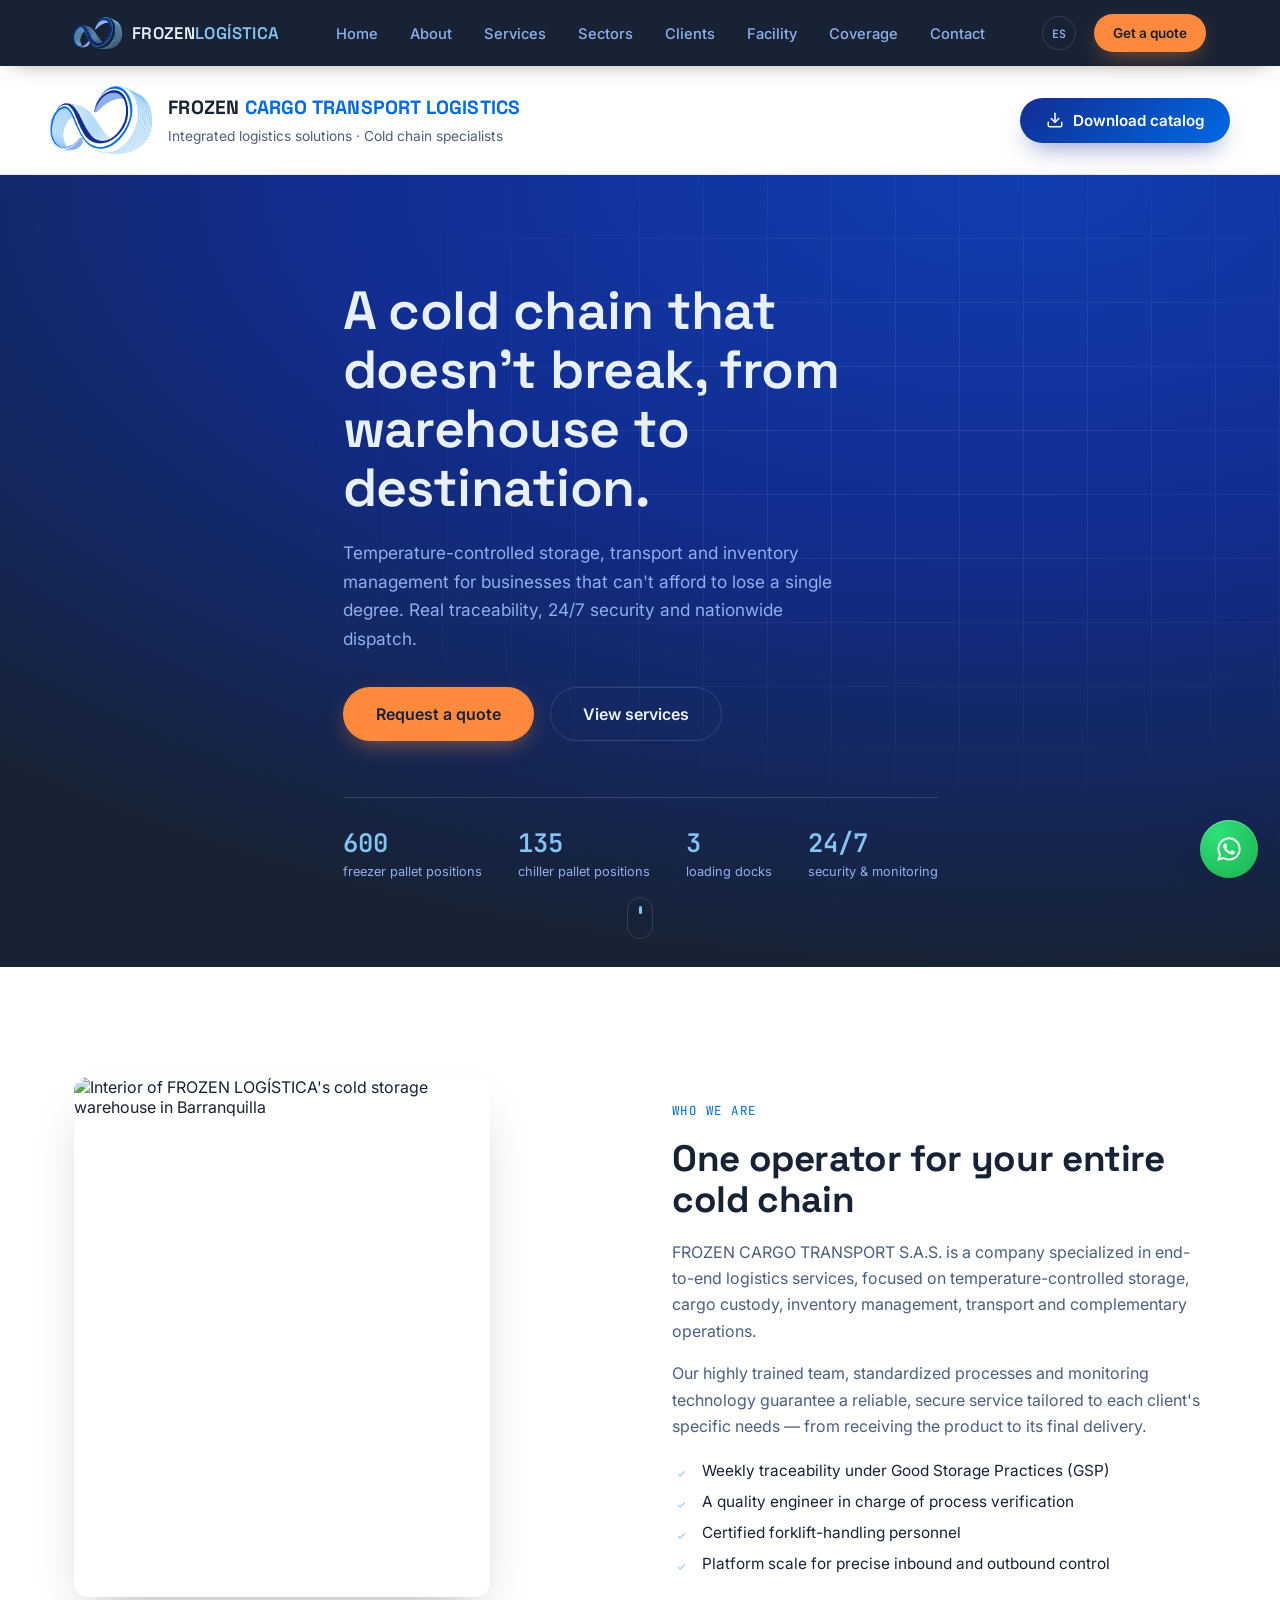
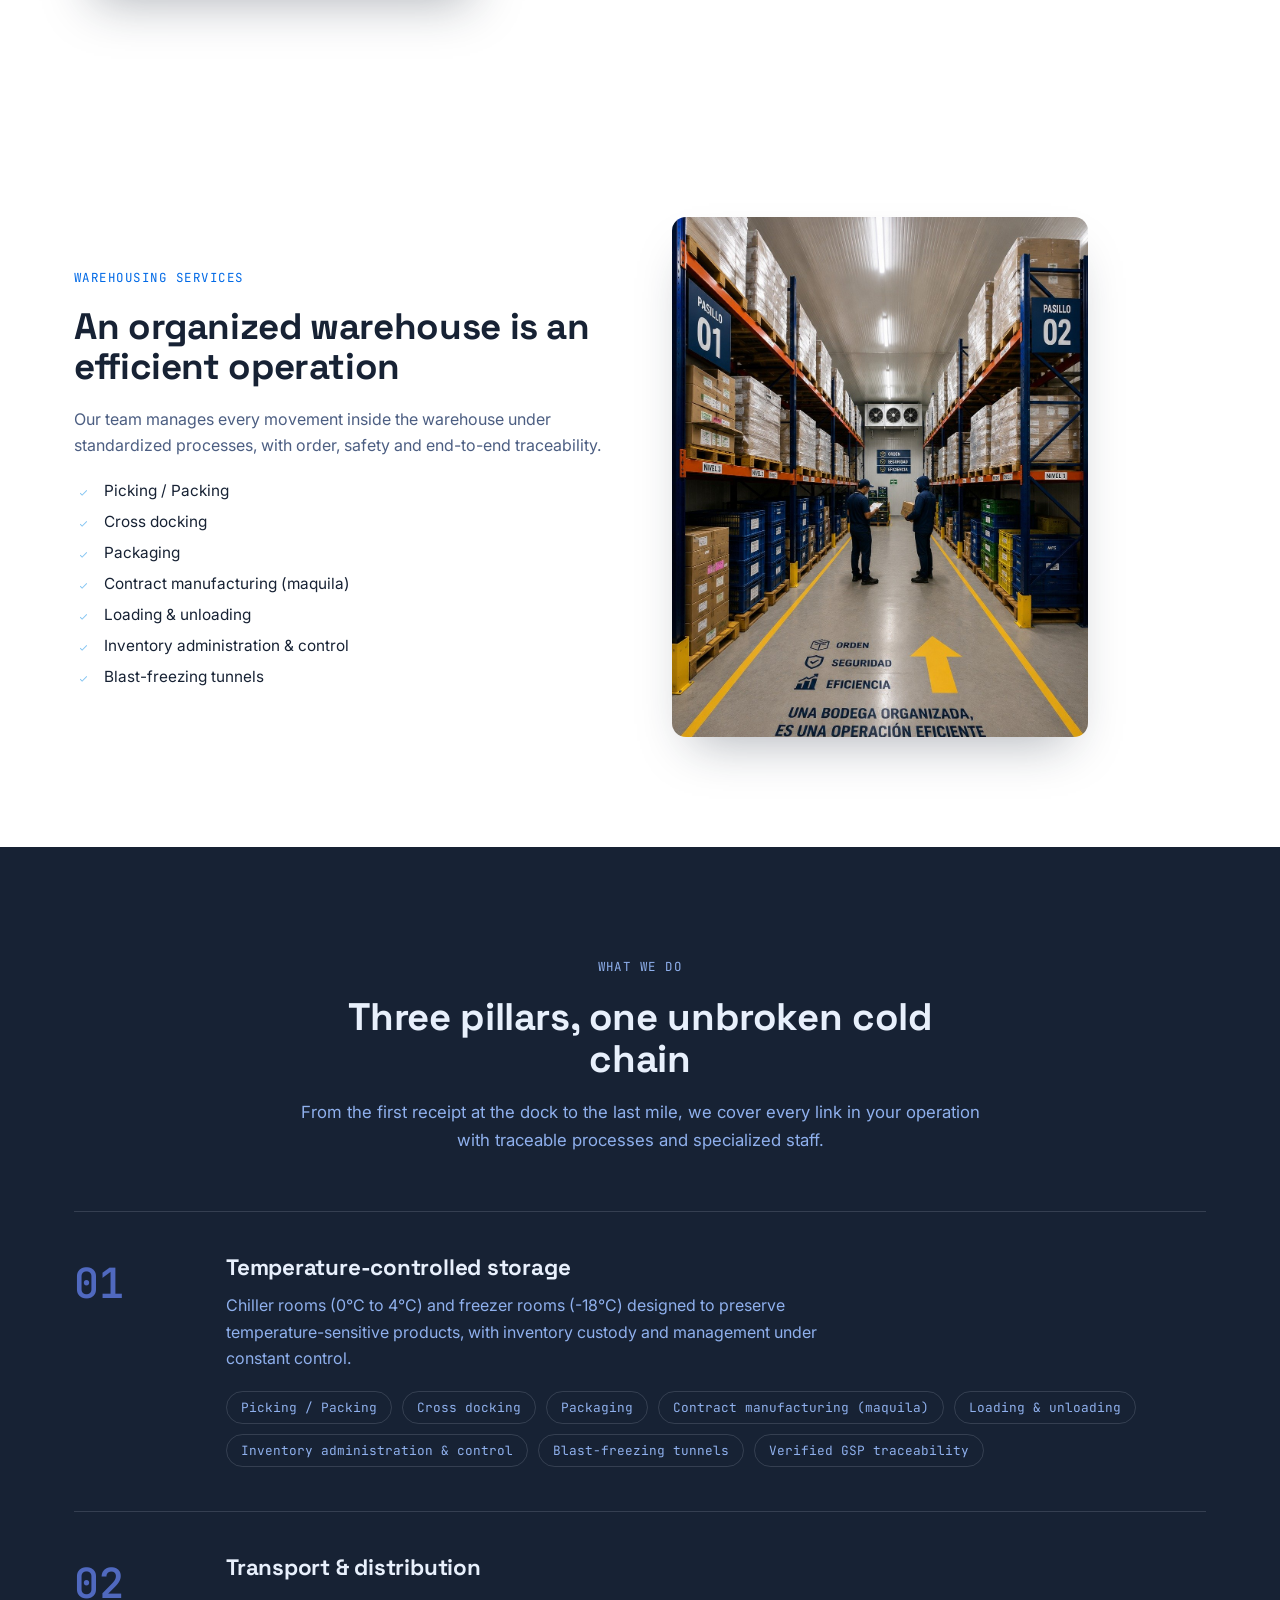
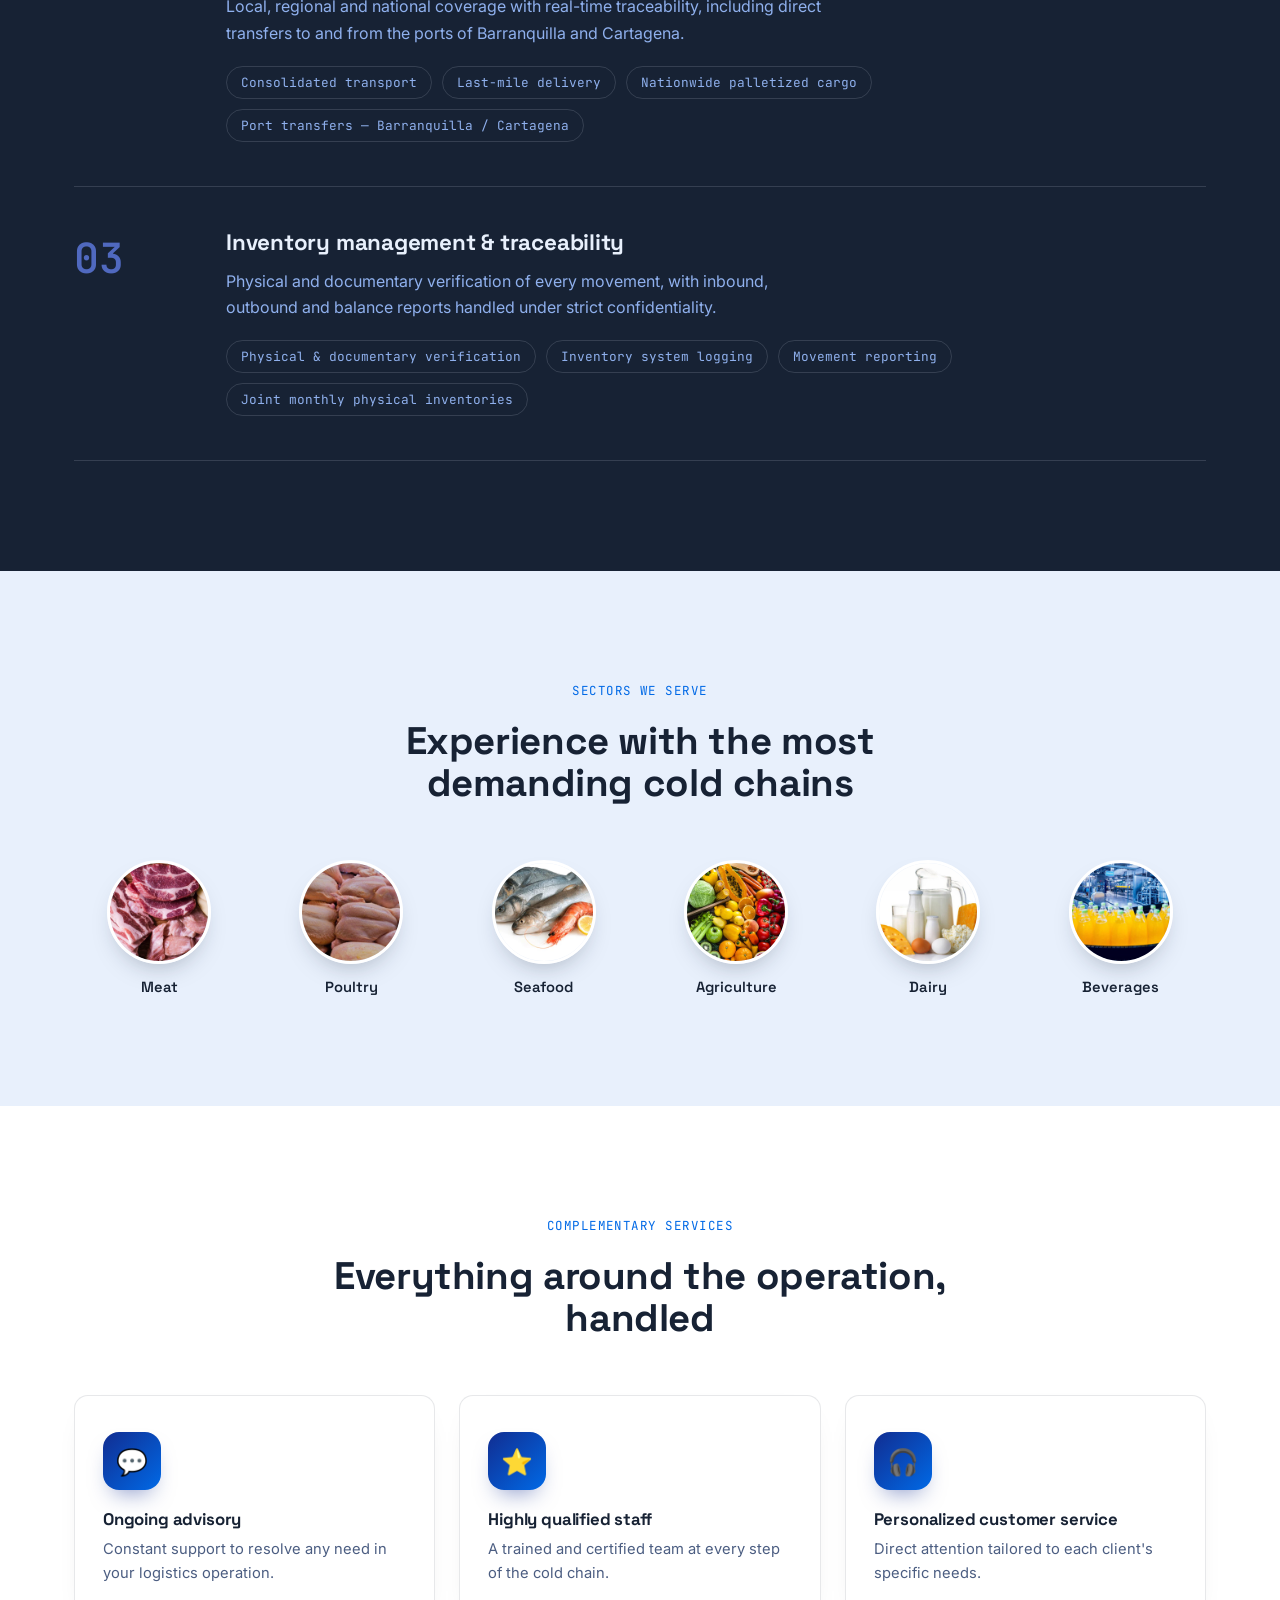
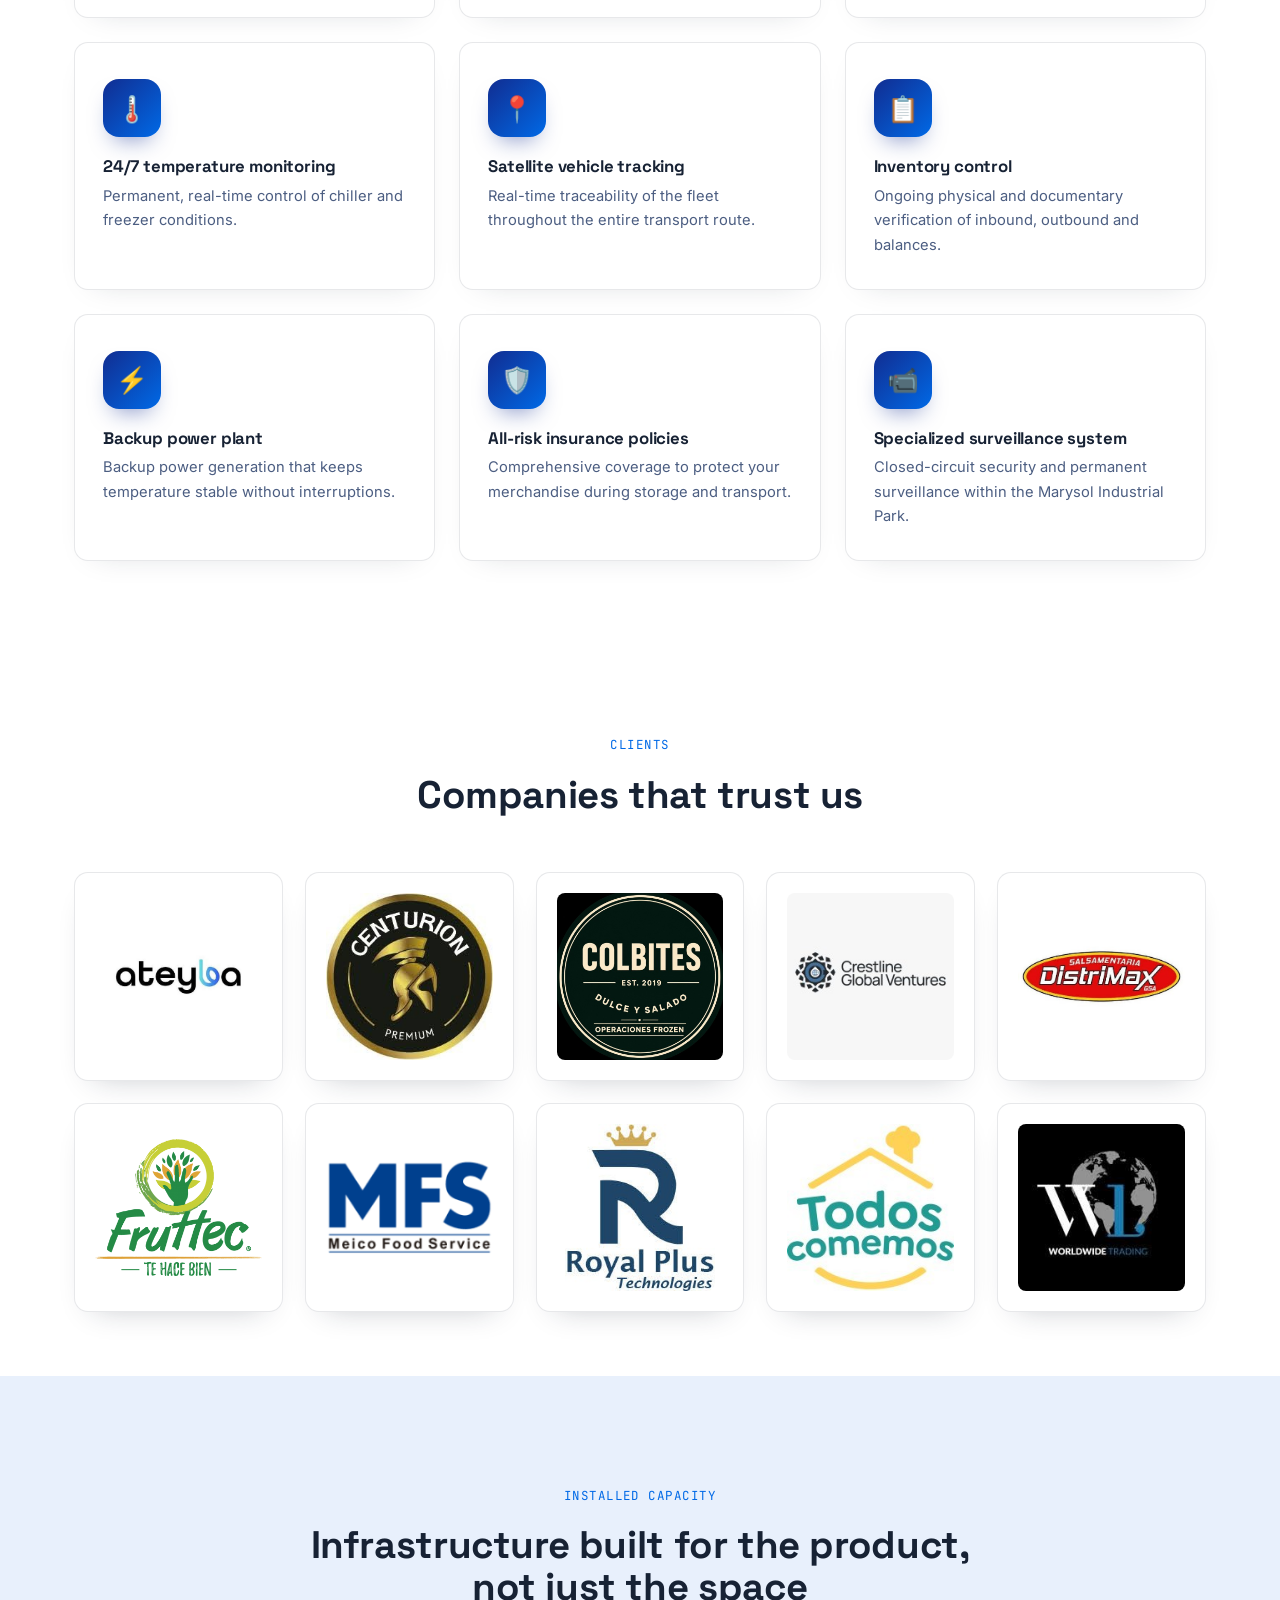
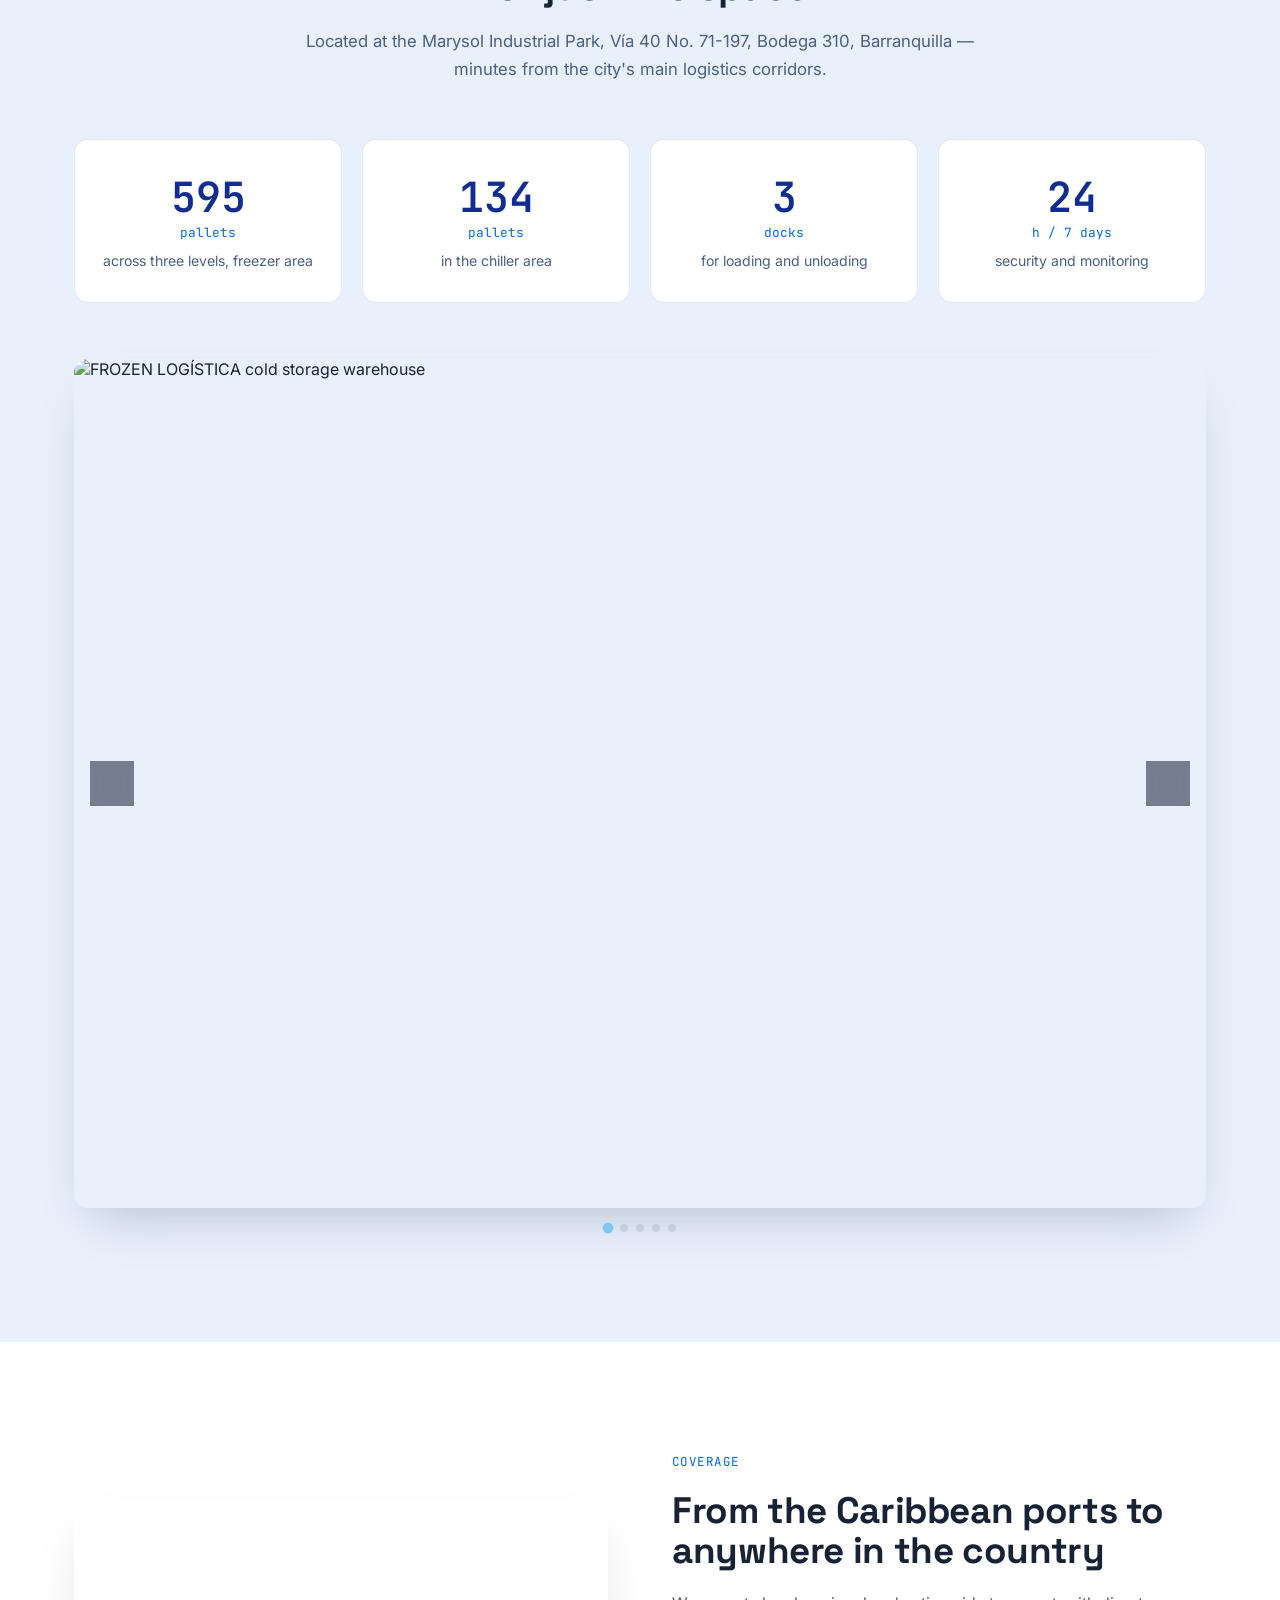
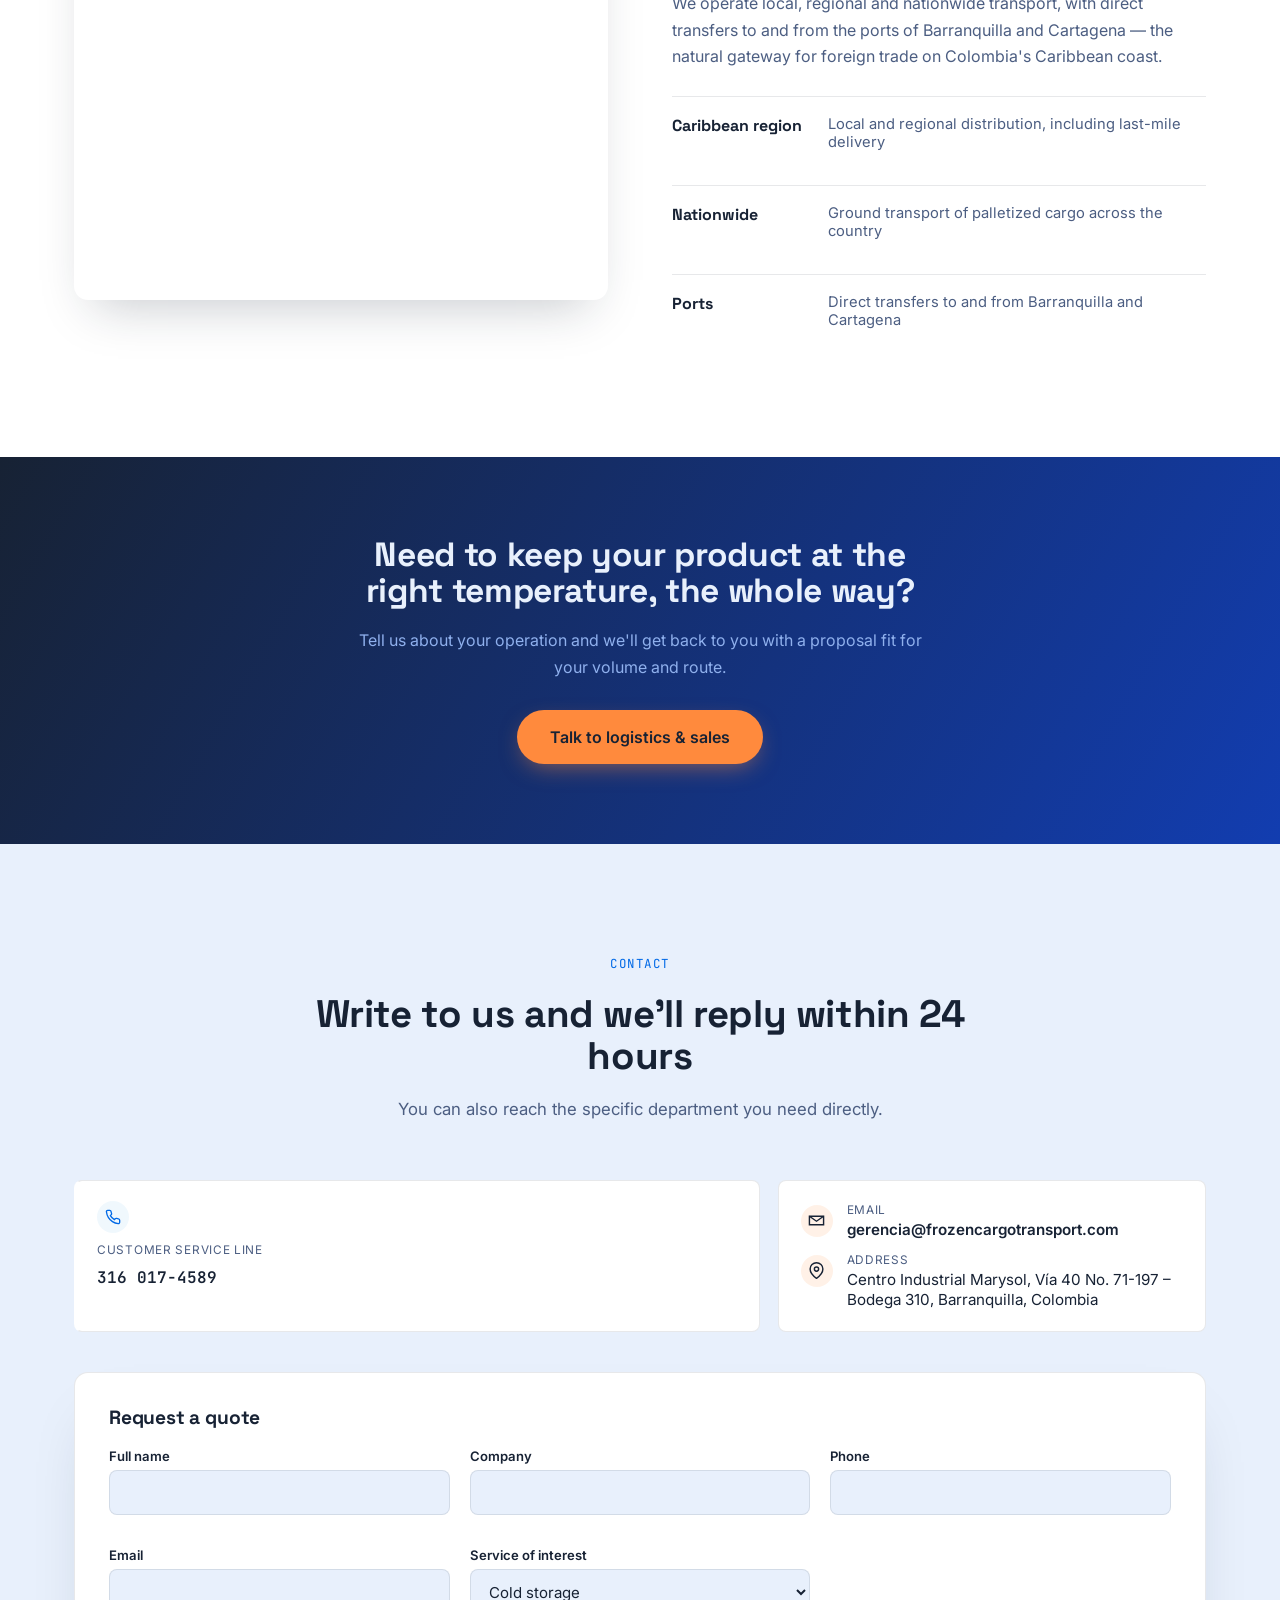
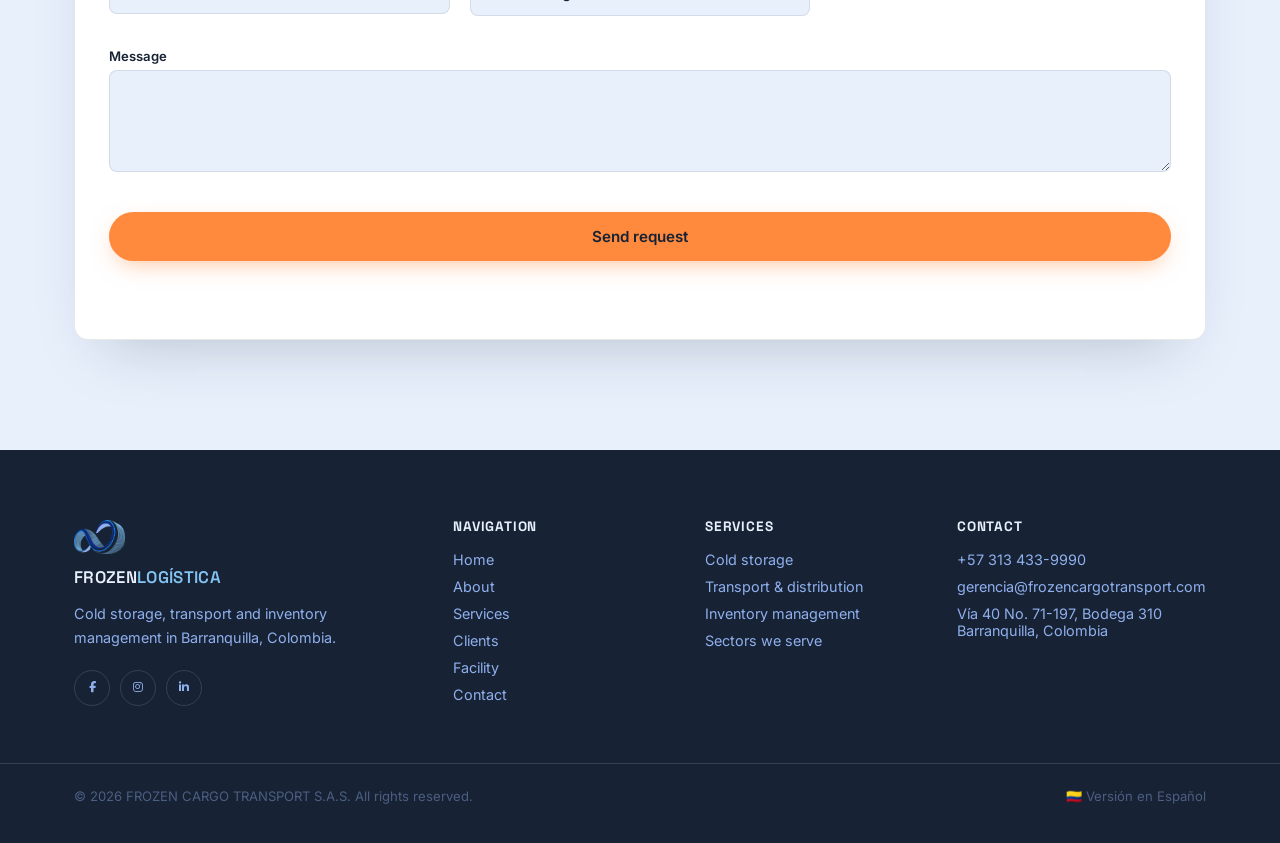
==== index.html @ 0fa0e8bc "Changes style" ====
<!DOCTYPE html>
<html lang="en">

<head>
  <meta charset="UTF-8">
  <meta name="viewport" content="width=device-width, initial-scale=1, minimum-scale=1">

  <!-- ===== PRIMARY SEO ===== -->
  <title>FROZEN LOGÍSTICA™ | Cold Storage &amp; Refrigerated Transport in Barranquilla</title>
  <meta name="description"
    content="Temperature-controlled storage, refrigerated transport and inventory management in Barranquilla, Colombia. 600 freezer pallet positions, 135 chiller positions, 3 loading docks. Request a quote today.">
  <meta name="keywords"
    content="cold storage Barranquilla, freezer warehouse Colombia, refrigerated transport, cross docking, cold chain logistics Colombia">
  <meta name="author" content="FROZEN CARGO TRANSPORT S.A.S.">
  <meta name="robots" content="index, follow">
  <link rel="canonical" href="https://frozencargotransport.com/">
  <link rel="alternate" hreflang="en" href="https://frozencargotransport.com/">
  <link rel="alternate" hreflang="es" href="https://frozencargotransport.com/es/">
  <link rel="alternate" hreflang="x-default" href="https://frozencargotransport.com/">

  <!-- ===== OPEN GRAPH / SOCIAL ===== -->
  <meta property="og:type" content="website">
  <meta property="og:site_name" content="FROZEN LOGÍSTICA™">
  <meta property="og:title" content="FROZEN LOGÍSTICA™ | Cold Storage & Refrigerated Transport">
  <meta property="og:description"
    content="Temperature-controlled storage, transport and inventory management solutions in Barranquilla, Colombia.">
  <meta property="og:image" content="https://frozencargotransport.com/es/assets/images/3.jpg-841x846.jpg">
  <meta property="og:url" content="https://frozencargotransport.com/">
  <meta property="og:locale" content="en_US">
  <meta property="og:locale:alternate" content="es_CO">
  <meta name="twitter:card" content="summary_large_image">
  <meta name="twitter:title" content="FROZEN LOGÍSTICA™ | Cold Storage & Refrigerated Transport">
  <meta name="twitter:description"
    content="A cold chain that doesn't break, from warehouse to destination. Barranquilla, Colombia.">
  <meta name="twitter:image" content="https://frozencargotransport.com/es/assets/images/3.jpg-841x846.jpg">

  <!-- ===== FAVICON ===== -->
  <link rel="icon" type="image/x-icon" href="favicon.ico">
  <link rel="icon" type="image/png" sizes="32x32" href="assets/images/favicon-32.png">
  <link rel="icon" type="image/png" sizes="16x16" href="assets/images/favicon-16.png">
  <link rel="icon" type="image/png" sizes="192x192" href="assets/images/favicon-192.png">
  <link rel="apple-touch-icon" sizes="180x180" href="assets/images/apple-touch-icon.png">

  <!-- ===== FONTS ===== -->
  <link rel="preconnect" href="https://fonts.googleapis.com">
  <link rel="preconnect" href="https://fonts.gstatic.com" crossorigin>
  <link
    href="https://fonts.googleapis.com/css2?family=Space+Grotesk:wght@400;500;600;700&family=Inter:wght@400;500;600;700&family=JetBrains+Mono:wght@400;500;600&display=swap"
    rel="stylesheet">

  <link rel="stylesheet" href="css/style.css">
  <link rel="stylesheet" href="https://cdnjs.cloudflare.com/ajax/libs/font-awesome/6.7.2/css/all.min.css" />
  <!-- ===== STRUCTURED DATA (schema.org) ===== -->
  <script type="application/ld+json">
{
  "@context": "https://schema.org",
  "@type": "LocalBusiness",
  "@id": "https://frozencargotransport.com/#organization",
  "name": "FROZEN CARGO TRANSPORT S.A.S.",
  "alternateName": "FROZEN LOGISTICS",
  "description": "Company specialized in temperature-controlled storage, refrigerated transport and inventory management in Barranquilla, Colombia.",
  "url": "https://frozencargotransport.com/",
  "logo": "https://frozencargotransport.com/assets/images/logo-navbar.png",
  "image": "https://frozencargotransport.com/es/assets/images/3.jpg-841x846.jpg",
  "telephone": "+57-313-4339990",
  "email": "gerencia@frozencargotransport.com",
  "address": {
    "@type": "PostalAddress",
    "streetAddress": "Vía 40 No. 71-197, Bodega 310, Centro Industrial Marysol",
    "addressLocality": "Barranquilla",
    "addressCountry": "CO"
  },
  "geo": {
    "@type": "GeoCoordinates",
    "latitude": 11.0106942,
    "longitude": -74.7928764
  },
  "areaServed": ["Barranquilla", "Cartagena", "Caribbean Region", "Colombia"],
  "sameAs": [
    "https://web.facebook.com/",
    "https://www.instagram.com/",
    "https://www.tiktok.com/"
  ],
  "openingHoursSpecification": {
    "@type": "OpeningHoursSpecification",
    "dayOfWeek": ["Monday","Tuesday","Wednesday","Thursday","Friday","Saturday","Sunday"],
    "opens": "00:00",
    "closes": "23:59"
  }
}
</script>
</head>

<body>

  <a class="skip-link" href="#content">Skip to main content</a>

  <!-- ============ HEADER ============ -->
  <header class="site-header" id="siteHeader">
    <div class="container header-inner">
      <a href="#home" class="brand" aria-label="FROZEN LOGÍSTICA — Home">
        <span class="brand-mark" aria-hidden="true">
          <img src="assets/images/logo-navbar.png" alt="" width="48" height="32" loading="eager">
        </span>
        <span class="brand-text">FROZEN<em>LOGÍSTICA</em></span>
      </a>

      <nav class="main-nav" id="mainNav" aria-label="Main navigation">
        <ul>
          <li><a href="#home">Home</a></li>
          <li><a href="#about">About</a></li>
          <li><a href="#services">Services</a></li>
          <li><a href="#sectors">Sectors</a></li>
          <li><a href="#clients">Clients</a></li>
          <li><a href="#facility">Facility</a></li>
          <li><a href="#coverage">Coverage</a></li>
          <li><a href="#contact">Contact</a></li>
        </ul>
        <div class="main-nav-foot">
          <a href="https://wa.me/573134339990?text=Hi%2C%20I%27d%20like%20information%20about%20your%20storage%20and%20transport%20services."
            class="main-nav-whatsapp" target="_blank" rel="noopener noreferrer">
            <svg width="16" height="16" viewBox="0 0 32 32" aria-hidden="true">
              <path fill="currentColor"
                d="M16.02 3C9.4 3 4 8.36 4 14.94c0 2.35.66 4.55 1.8 6.44L4 29l7.83-1.72a12.9 12.9 0 0 0 4.19.7c6.62 0 12.02-5.36 12.02-11.94C28.04 8.36 22.64 3 16.02 3Zm0 21.7a9.9 9.9 0 0 1-5.05-1.38l-.36-.21-4.65 1.02 1.05-4.5-.24-.37a9.66 9.66 0 0 1-1.53-5.22c0-5.35 4.39-9.7 9.79-9.7 5.4 0 9.78 4.35 9.78 9.7 0 5.36-4.38 9.66-9.79 9.66Z" />
            </svg>
            <span>+57 313 433-9990</span>
          </a>
          <a href="#contact" class="btn btn-primary">Get a quote</a>
        </div>
      </nav>

      <div class="header-actions">
        <a href="./es/index.html" hreflang="es" lang="es" class="lang-switch">ES</a>
        <a href="#contact" class="btn btn-primary btn-sm">Get a quote</a>
      </div>

      <button class="nav-toggle" id="navToggle" aria-label="Open menu" aria-expanded="false" aria-controls="mainNav">
        <span></span><span></span><span></span>
      </button>
    </div>
  </header>

  <!-- ============ IDENTITY / CATALOG ============ -->
  <div class="identity-banner">
    <div class="container identity-banner-inner">
      <div class="identity-brand">
        <img src="assets/images/logo-navbar.png" alt="" class="identity-logo" width="80" height="53" loading="eager">
        <div>
          <p class="identity-name">FROZEN <em>CARGO TRANSPORT LOGISTICS</em></p>
          <p class="identity-tagline">Integrated logistics solutions · Cold chain specialists</p>
        </div>
      </div>
      <a href="assets/downloads/catalogo-frozen-logistica.pdf" class="btn-catalog" download>
        <svg width="18" height="18" viewBox="0 0 24 24" fill="none" stroke="currentColor" stroke-width="2"
          stroke-linecap="round" stroke-linejoin="round" aria-hidden="true">
          <path d="M21 15v4a2 2 0 0 1-2 2H5a2 2 0 0 1-2-2v-4" />
          <polyline points="7 10 12 15 17 10" />
          <line x1="12" y1="15" x2="12" y2="3" />
        </svg>
        Download catalog
      </a>
    </div>
  </div>

  <main id="content">

    <!-- ============ HERO ============ -->
    <section class="hero" id="home">
      <div class="hero-bg" aria-hidden="true">
        <div class="hero-grid"></div>
        <div class="frost-particles" id="frostParticles"></div>
      </div>

      <div class="container hero-inner">
        <div class="hero-copy reveal-up">
          <p class="eyebrow"></p>
          <h1>A cold chain that doesn't break, from warehouse to destination.</h1>
          <p class="hero-lead">Temperature-controlled storage, transport and inventory management for businesses that
            can't afford to lose a single degree. Real traceability, 24/7 security and nationwide dispatch.</p>
          <div class="hero-cta">
            <a href="#contact" class="btn btn-primary btn-lg">Request a quote</a>
            <a href="#services" class="btn btn-ghost btn-lg">View services</a>
          </div>
          <div class="hero-trust">
            <div class="trust-item"><strong>600</strong><span>freezer pallet positions</span></div>
            <div class="trust-item"><strong>135</strong><span>chiller pallet positions</span></div>
            <div class="trust-item"><strong>3</strong><span>loading docks</span></div>
            <div class="trust-item"><strong>24/7</strong><span>security & monitoring</span></div>
          </div>
        </div>
      </div>

      <a href="#about" class="scroll-cue" aria-label="Scroll to next section">
        <span></span>
      </a>
    </section>

    <!-- ============ ABOUT ============ -->
    <section class="section" id="about">
      <div class="container split">
        <div class="media-single reveal-up">
          <div class="media-frame">
            <img src="https://frozencargotransport.com/es/assets/images/8.jpg-1-500x684.jpg"
              alt="Interior of FROZEN LOGÍSTICA's cold storage warehouse in Barranquilla" loading="lazy" width="500"
              height="684">
          </div>
        </div>

        <div class="split-copy reveal-up" style="--delay:100ms">
          <p class="eyebrow">Who we are</p>
          <h2>One operator for your entire cold chain</h2>
          <p>FROZEN CARGO TRANSPORT S.A.S. is a company specialized in end-to-end logistics services, focused on
            temperature-controlled storage, cargo custody, inventory management, transport and complementary operations.
          </p>
          <p>Our highly trained team, standardized processes and monitoring technology guarantee a reliable, secure
            service tailored to each client's specific needs — from receiving the product to its final delivery.</p>
          <ul class="check-list">
            <li>Weekly traceability under Good Storage Practices (GSP)</li>
            <li>A quality engineer in charge of process verification</li>
            <li>Certified forklift-handling personnel</li>
            <li>Platform scale for precise inbound and outbound control</li>
          </ul>
        </div>
      </div>
    </section>

    <!-- ============ WAREHOUSING SERVICES ============ -->
    <section class="section" id="warehousing">
      <div class="container split split-reverse">
        <div class="media-single reveal-up">
          <div class="media-frame">
            <img src="assets/images/bodega-organizada-personal.jpg"
              alt="FROZEN LOGÍSTICA staff checking inventory in the aisles of the refrigerated warehouse" loading="lazy"
              width="1086" height="1448">
          </div>
        </div>

        <div class="split-copy reveal-up" style="--delay:100ms">
          <p class="eyebrow">Warehousing services</p>
          <h2>An organized warehouse is an efficient operation</h2>
          <p>Our team manages every movement inside the warehouse under standardized processes, with order, safety and
            end-to-end traceability.</p>
          <ul class="check-list">
            <li>Picking / Packing</li>
            <li>Cross docking</li>
            <li>Packaging</li>
            <li>Contract manufacturing (maquila)</li>
            <li>Loading & unloading</li>
            <li>Inventory administration & control</li>
            <li>Blast-freezing tunnels</li>
          </ul>
        </div>
      </div>
    </section>

    <!-- ============ SERVICES ============ -->
    <section class="section section-dark" id="services">
      <div class="container">
        <div class="section-head reveal-up">
          <p class="eyebrow eyebrow-light">What we do</p>
          <h2>Three pillars, one unbroken cold chain</h2>
          <p class="section-lead">From the first receipt at the dock to the last mile, we cover every link in your
            operation with traceable processes and specialized staff.</p>
        </div>

        <div class="service-list">
          <article class="service-row reveal-up">
            <div class="service-num">01</div>
            <div class="service-body">
              <h3>Temperature-controlled storage</h3>
              <p>Chiller rooms (0°C to 4°C) and freezer rooms (-18°C) designed to preserve temperature-sensitive
                products, with inventory custody and management under constant control.</p>
              <ul class="pill-list">
                <li>Picking / Packing</li>
                <li>Cross docking</li>
                <li>Packaging</li>
                <li>Contract manufacturing (maquila)</li>
                <li>Loading & unloading</li>
                <li>Inventory administration & control</li>
                <li>Blast-freezing tunnels</li>
                <li>Verified GSP traceability</li>
              </ul>
            </div>
          </article>

          <article class="service-row reveal-up" style="--delay:80ms">
            <div class="service-num">02</div>
            <div class="service-body">
              <h3>Transport & distribution</h3>
              <p>Local, regional and national coverage with real-time traceability, including direct transfers to and
                from the ports of Barranquilla and Cartagena.</p>
              <ul class="pill-list">
                <li>Consolidated transport</li>
                <li>Last-mile delivery</li>
                <li>Nationwide palletized cargo</li>
                <li>Port transfers — Barranquilla / Cartagena</li>
              </ul>
            </div>
          </article>

          <article class="service-row reveal-up" style="--delay:160ms">
            <div class="service-num">03</div>
            <div class="service-body">
              <h3>Inventory management & traceability</h3>
              <p>Physical and documentary verification of every movement, with inbound, outbound and balance reports
                handled under strict confidentiality.</p>
              <ul class="pill-list">
                <li>Physical & documentary verification</li>
                <li>Inventory system logging</li>
                <li>Movement reporting</li>
                <li>Joint monthly physical inventories</li>
              </ul>
            </div>
          </article>
        </div>
      </div>
    </section>

    <!-- ============ SECTORS WE SERVE ============ -->
    <section class="section section-band" id="sectors">
      <div class="container">
        <div class="section-head reveal-up">
          <p class="eyebrow">Sectors we serve</p>
          <h2>Experience with the most demanding cold chains</h2>
        </div>

        <div class="sector-grid">
          <div class="sector-card reveal-up">
            <div class="sector-icon"><img src="assets/images/sectores/carnico.jpg" alt="Meat sector" loading="lazy"
                width="104" height="104"></div>
            <span>Meat</span>
          </div>
          <div class="sector-card reveal-up" style="--delay:40ms">
            <div class="sector-icon"><img src="assets/images/sectores/avicola.jpg" alt="Poultry sector" loading="lazy"
                width="104" height="104"></div>
            <span>Poultry</span>
          </div>
          <div class="sector-card reveal-up" style="--delay:80ms">
            <div class="sector-icon"><img src="assets/images/sectores/pesquero.jpg" alt="Seafood sector" loading="lazy"
                width="104" height="104"></div>
            <span>Seafood</span>
          </div>
          <div class="sector-card reveal-up" style="--delay:120ms">
            <div class="sector-icon"><img src="assets/images/sectores/agricola.jpg" alt="Agriculture sector"
                loading="lazy" width="104" height="104"></div>
            <span>Agriculture</span>
          </div>
          <div class="sector-card reveal-up" style="--delay:160ms">
            <div class="sector-icon"><img src="assets/images/sectores/lacteo.jpg" alt="Dairy sector" loading="lazy"
                width="104" height="104"></div>
            <span>Dairy</span>
          </div>
          <div class="sector-card reveal-up" style="--delay:200ms">
            <div class="sector-icon"><img src="assets/images/sectores/bebidas.jpg" alt="Beverages sector" loading="lazy"
                width="104" height="104"></div>
            <span>Beverages</span>
          </div>
        </div>
      </div>
    </section>

    <!-- ============ ADDITIONAL SERVICES ============ -->
    <section class="section" id="benefits">
      <div class="container">
        <div class="section-head reveal-up">
          <p class="eyebrow">Complementary services</p>
          <h2>Everything around the operation, handled</h2>
        </div>

        <div class="feature-grid">
          <div class="feature-card reveal-up">
            <div class="feature-icon" aria-hidden="true">💬</div>
            <h3>Ongoing advisory</h3>
            <p>Constant support to resolve any need in your logistics operation.</p>
          </div>
          <div class="feature-card reveal-up" style="--delay:40ms">
            <div class="feature-icon" aria-hidden="true">⭐</div>
            <h3>Highly qualified staff</h3>
            <p>A trained and certified team at every step of the cold chain.</p>
          </div>
          <div class="feature-card reveal-up" style="--delay:80ms">
            <div class="feature-icon" aria-hidden="true">🎧</div>
            <h3>Personalized customer service</h3>
            <p>Direct attention tailored to each client's specific needs.</p>
          </div>
          <div class="feature-card reveal-up" style="--delay:120ms">
            <div class="feature-icon" aria-hidden="true">🌡️</div>
            <h3>24/7 temperature monitoring</h3>
            <p>Permanent, real-time control of chiller and freezer conditions.</p>
          </div>
          <div class="feature-card reveal-up" style="--delay:160ms">
            <div class="feature-icon" aria-hidden="true">📍</div>
            <h3>Satellite vehicle tracking</h3>
            <p>Real-time traceability of the fleet throughout the entire transport route.</p>
          </div>
          <div class="feature-card reveal-up" style="--delay:200ms">
            <div class="feature-icon" aria-hidden="true">📋</div>
            <h3>Inventory control</h3>
            <p>Ongoing physical and documentary verification of inbound, outbound and balances.</p>
          </div>
          <div class="feature-card reveal-up" style="--delay:240ms">
            <div class="feature-icon" aria-hidden="true">⚡</div>
            <h3>Backup power plant</h3>
            <p>Backup power generation that keeps temperature stable without interruptions.</p>
          </div>
          <div class="feature-card reveal-up" style="--delay:280ms">
            <div class="feature-icon" aria-hidden="true">🛡️</div>
            <h3>All-risk insurance policies</h3>
            <p>Comprehensive coverage to protect your merchandise during storage and transport.</p>
          </div>
          <div class="feature-card reveal-up" style="--delay:320ms">
            <div class="feature-icon" aria-hidden="true">📹</div>
            <h3>Specialized surveillance system</h3>
            <p>Closed-circuit security and permanent surveillance within the Marysol Industrial Park.</p>
          </div>
        </div>
      </div>
    </section>

    <!-- ============ CLIENTS ============ -->
    <section class="section section-clients" id="clients">
      <div class="container">
        <div class="section-head reveal-up">
          <p class="eyebrow">Clients</p>
          <h2>Companies that trust us</h2>
        </div>

        <div class="clients-grid">
          <div class="client-card reveal-up"><img src="assets/images/logos/ateyba.jpg" alt="Ateyba" loading="lazy">
          </div>
          <div class="client-card reveal-up" style="--delay:30ms"><img src="assets/images/logos/centurion.jpg"
              alt="Centurion Premium" loading="lazy"></div>
          <div class="client-card reveal-up" style="--delay:60ms"><img src="assets/images/logos/colbites.jpg"
              alt="Colbites" loading="lazy"></div>
          <div class="client-card reveal-up" style="--delay:90ms"><img src="assets/images/logos/crestline.jpg"
              alt="Crestline Global Ventures" loading="lazy"></div>
          <div class="client-card reveal-up" style="--delay:120ms"><img src="assets/images/logos/distrimax.jpg"
              alt="DistriMax Salsamentaria" loading="lazy"></div>
          <div class="client-card reveal-up" style="--delay:150ms"><img src="assets/images/logos/fruttec.png"
              alt="Fruttec Express" loading="lazy"></div>
          <div class="client-card reveal-up" style="--delay:180ms"><img src="assets/images/logos/meico.png"
              alt="Meico Food Service" loading="lazy"></div>
          <div class="client-card reveal-up" style="--delay:210ms"><img src="assets/images/logos/royalplus.jpg"
              alt="Royal Plus Technologies" loading="lazy"></div>
          <div class="client-card reveal-up" style="--delay:240ms"><img src="assets/images/logos/todoscomemos.jpg"
              alt="Todos Comemos" loading="lazy"></div>
          <div class="client-card reveal-up" style="--delay:270ms"><img src="assets/images/logos/wl.jpg"
              alt="W&amp;L Worldwide Trading" loading="lazy"></div>
        </div>
      </div>
    </section>

    <!-- ============ FACILITY / CAPACITY ============ -->
    <section class="section section-band" id="facility">
      <div class="container">
        <div class="section-head reveal-up">
          <p class="eyebrow">Installed capacity</p>
          <h2>Infrastructure built for the product, not just the space</h2>
          <p class="section-lead">Located at the Marysol Industrial Park, Vía 40 No. 71-197, Bodega 310, Barranquilla —
            minutes from the city's main logistics corridors.</p>
        </div>

        <div class="stat-grid">
          <div class="stat-card reveal-up">
            <span class="stat-num" data-count="600">0</span>
            <span class="stat-unit">pallets</span>
            <p>across three levels, freezer area</p>
          </div>
          <div class="stat-card reveal-up" style="--delay:80ms">
            <span class="stat-num" data-count="135">0</span>
            <span class="stat-unit">pallets</span>
            <p>in the chiller area</p>
          </div>
          <div class="stat-card reveal-up" style="--delay:160ms">
            <span class="stat-num" data-count="3">0</span>
            <span class="stat-unit">docks</span>
            <p>for loading and unloading</p>
          </div>
          <div class="stat-card reveal-up" style="--delay:240ms">
            <span class="stat-num" data-count="24">0</span>
            <span class="stat-unit">h / 7 days</span>
            <p>security and monitoring</p>
          </div>
        </div>

        <div class="gallery reveal-up" id="gallery">
          <img src="https://frozencargotransport.com/es/assets/images/4.jpg-547x469.jpg"
            alt="FROZEN LOGÍSTICA cold storage warehouse" loading="lazy" width="547" height="469">
          <img src="https://frozencargotransport.com/es/assets/images/7.jpg-547x367.jpg"
            alt="FROZEN LOGÍSTICA freezer area" loading="lazy" width="547" height="367">
          <img src="https://frozencargotransport.com/es/assets/images/7.jpeg-674x419.jpg"
            alt="FROZEN LOGÍSTICA loading dock" loading="lazy" width="674" height="419">
          <img src="https://frozencargotransport.com/es/assets/images/9.jpg-500x638.jpg"
            alt="Forklift operation inside the chiller warehouse" loading="lazy" width="500" height="638">
          <img src="assets/images/zonas-temperatura-camara-fria.jpg"
            alt="Temperature zone signage: freezer, chiller, pre-chiller and dock areas" loading="lazy" width="1086"
            height="1448">
        </div>
        <div class="gallery-dots" id="galleryDots"></div>
      </div>
    </section>

    <!-- ============ COVERAGE ============ -->
    <section class="section" id="coverage">
      <div class="container split split-reverse">
        <div class="split-copy reveal-up">
          <p class="eyebrow">Coverage</p>
          <h2>From the Caribbean ports to anywhere in the country</h2>
          <p>We operate local, regional and nationwide transport, with direct transfers to and from the ports of
            Barranquilla and Cartagena — the natural gateway for foreign trade on Colombia's Caribbean coast.</p>
          <div class="coverage-list">
            <div class="coverage-item">
              <strong>Caribbean region</strong>
              <span>Local and regional distribution, including last-mile delivery</span>
            </div>
            <div class="coverage-item">
              <strong>Nationwide</strong>
              <span>Ground transport of palletized cargo across the country</span>
            </div>
            <div class="coverage-item">
              <strong>Ports</strong>
              <span>Direct transfers to and from Barranquilla and Cartagena</span>
            </div>
          </div>
        </div>
        <div class="map-wrap reveal-up" style="--delay:100ms">
          <div class="map-frame">
            <iframe
              src="https://www.google.com/maps/embed?pb=!1m18!1m12!1m3!1d3916.3719574258002!2d-74.7928764!3d11.0106942!2m3!1f0!2f0!3f0!3m2!1i1024!2i768!4f13.1!3m3!1m2!1s0x8ef42dafb2de2c49%3A0x56df08b4c28c5d93!2sFrozen%20Log%C3%ADstica%20Y%20Valor%20SAS!5e0!3m2!1sen!2sus!4v1763642521598!5m2!1sen!2sus"
              width="100%" height="100%" style="border:0;" allowfullscreen="" loading="lazy"
              referrerpolicy="no-referrer-when-downgrade"
              title="FROZEN LOGÍSTICA location in Barranquilla, Colombia"></iframe>
          </div>
        </div>
      </div>
    </section>

    <!-- ============ CTA BAND ============ -->
    <section class="cta-band reveal-up">
      <div class="container cta-band-inner">
        <h2>Need to keep your product at the right temperature, the whole way?</h2>
        <p>Tell us about your operation and we'll get back to you with a proposal fit for your volume and route.</p>
        <a href="#contact" class="btn btn-primary btn-lg">Talk to logistics & sales</a>
      </div>
    </section>

    <!-- ============ CONTACT ============ -->
    <section class="section section-band" id="contact">
      <div class="container">
        <div class="section-head reveal-up">
          <p class="eyebrow">Contact</p>
          <h2>Write to us and we'll reply within 24 hours</h2>
          <p class="section-lead">You can also reach the specific department you need directly.</p>
        </div>

        <div class="contact-info-row reveal-up">
          <div class="contact-cards">
            <a class="contact-card" href="tel:+573160174589">
              <span class="contact-card-icon" aria-hidden="true">
                <svg width="16" height="16" viewBox="0 0 24 24" fill="none" stroke="currentColor" stroke-width="2">
                  <path
                    d="M22 16.92v3a2 2 0 0 1-2.18 2 19.79 19.79 0 0 1-8.63-3.07 19.5 19.5 0 0 1-6-6 19.79 19.79 0 0 1-3.07-8.67A2 2 0 0 1 4.11 2h3a2 2 0 0 1 2 1.72c.127.96.361 1.903.7 2.81a2 2 0 0 1-.45 2.11L8.09 9.91a16 16 0 0 0 6 6l1.27-1.27a2 2 0 0 1 2.11-.45c.907.339 1.85.573 2.81.7A2 2 0 0 1 22 16.92z" />
                </svg>
              </span>
              <span class="contact-role">Customer service line</span>
              <span class="contact-value">316 017-4589</span>
            </a>
          </div>

          <div class="contact-extra">
            <div class="contact-extra-row">
              <span class="contact-extra-icon" aria-hidden="true">
                <svg width="17" height="17" viewBox="0 0 24 24" fill="none" stroke="currentColor" stroke-width="2">
                  <path d="M22 6l-10 7L2 6" />
                  <path d="M2 6h20v12H2z" />
                </svg>
              </span>
              <div><span class="contact-extra-label">Email</span><a
                  href="mailto:gerencia@frozencargotransport.com">gerencia@frozencargotransport.com</a></div>
            </div>
            <div class="contact-extra-row">
              <span class="contact-extra-icon" aria-hidden="true">
                <svg width="17" height="17" viewBox="0 0 24 24" fill="none" stroke="currentColor" stroke-width="2">
                  <path d="M21 10c0 7-9 13-9 13s-9-6-9-13a9 9 0 0 1 18 0z" />
                  <circle cx="12" cy="10" r="3" />
                </svg>
              </span>
              <div><span class="contact-extra-label">Address</span><span>Centro Industrial Marysol, Vía 40 No. 71-197 –
                  Bodega 310, Barranquilla, Colombia</span></div>
            </div>
          </div>
        </div>

        <form class="contact-form contact-form-full reveal-up" id="contactForm" novalidate>
          <h3>Request a quote</h3>
          <div class="form-grid">
            <div class="form-row">
              <label for="name">Full name</label>
              <input type="text" id="name" name="name" required autocomplete="name">
            </div>
            <div class="form-row">
              <label for="company">Company</label>
              <input type="text" id="company" name="company" autocomplete="organization">
            </div>
            <div class="form-row">
              <label for="phone">Phone</label>
              <input type="tel" id="phone" name="phone" autocomplete="tel">
            </div>
            <div class="form-row">
              <label for="email">Email</label>
              <input type="email" id="email" name="email" required autocomplete="email">
            </div>
            <div class="form-row">
              <label for="service">Service of interest</label>
              <select id="service" name="service">
                <option value="storage">Cold storage</option>
                <option value="transport">Cargo transport</option>
                <option value="inventory">Inventory management</option>
                <option value="other">Other</option>
              </select>
            </div>
            <div class="form-row form-row--full">
              <label for="message">Message</label>
              <textarea id="message" name="message" rows="4" required></textarea>
            </div>
          </div>
          <button type="submit" class="btn btn-primary btn-block">Send request</button>
          <p class="form-note" id="formNote" role="status" aria-live="polite"></p>
          <a href="#" id="gmailFallback" class="form-gmail-fallback" target="_blank" rel="noopener noreferrer"
            hidden></a>
        </form>
      </div>
    </section>

  </main>

  <!-- ============ FOOTER ============ -->
  <footer class="site-footer">
    <div class="container footer-inner">
      <div class="footer-brand">
        <div class="brand-mark brand-mark--footer"><img src="assets/images/logo-navbar.png" alt="" width="48"
            height="32" loading="lazy"></div>
        <span class="brand-text">FROZEN<em>LOGÍSTICA</em></span>
        <p>Cold storage, transport and inventory management in Barranquilla, Colombia.</p>
        <div class="footer-social">
          <a href="https://www.facebook.com/" aria-label="Facebook" target="_blank" rel="noopener noreferrer">
            <i class="fa-brands fa-facebook-f"></i>
          </a>

          <a href="https://www.instagram.com/" aria-label="Instagram" target="_blank" rel="noopener noreferrer">
            <i class="fa-brands fa-instagram"></i>
          </a>

          <a href="https://www.linkedin.com/" aria-label="LinkedIn" target="_blank" rel="noopener noreferrer">
            <i class="fa-brands fa-linkedin-in"></i>
          </a>
        </div>
      </div>

      <div class="footer-col">
        <h4>Navigation</h4>
        <ul>
          <li><a href="#home">Home</a></li>
          <li><a href="#about">About</a></li>
          <li><a href="#services">Services</a></li>
          <li><a href="#clients">Clients</a></li>
          <li><a href="#facility">Facility</a></li>
          <li><a href="#contact">Contact</a></li>
        </ul>
      </div>

      <div class="footer-col">
        <h4>Services</h4>
        <ul>
          <li><a href="#warehousing">Cold storage</a></li>
          <li><a href="#services">Transport & distribution</a></li>
          <li><a href="#services">Inventory management</a></li>
          <li><a href="#sectors">Sectors we serve</a></li>
        </ul>
      </div>

      <div class="footer-col">
        <h4>Contact</h4>
        <ul>
          <li><a href="tel:+573134339990">+57 313 433-9990</a></li>
          <li><a href="mailto:gerencia@frozencargotransport.com">gerencia@frozencargotransport.com</a></li>
          <li>Vía 40 No. 71-197, Bodega 310<br>Barranquilla, Colombia</li>
        </ul>
      </div>
    </div>

    <div class="footer-bottom">
      <div class="container footer-bottom-inner">
        <p>© <span id="year"></span> FROZEN CARGO TRANSPORT S.A.S. All rights reserved.</p>
        <p><a href="./es/index.html" hreflang="es" lang="es">🇨🇴 Versión en Español</a></p>
      </div>
    </div>
  </footer>

  <a class="whatsapp-float"
    href="https://wa.me/573134339990?text=Hi%2C%20I%27d%20like%20information%20about%20your%20storage%20and%20transport%20services."
    target="_blank" rel="noopener noreferrer" aria-label="Chat with us on WhatsApp">
    <svg viewBox="0 0 24 24" width="28" height="28" aria-hidden="true">
      <path fill="currentColor"
        d="M12.04 2C6.58 2 2.13 6.45 2.13 11.91c0 1.75.46 3.48 1.32 5L2 22l5.25-1.38a9.9 9.9 0 0 0 4.78 1.22h.01c5.46 0 9.91-4.45 9.91-9.91 0-2.65-1.03-5.14-2.9-7.01A9.82 9.82 0 0 0 12.05 2Zm0 18.12h-.01a8.2 8.2 0 0 1-4.19-1.15l-.3-.18-3.12.82.83-3.04-.2-.31a8.22 8.22 0 0 1-1.26-4.36c0-4.54 3.7-8.24 8.26-8.24a8.2 8.2 0 0 1 5.83 2.42 8.18 8.18 0 0 1 2.41 5.83c0 4.55-3.7 8.24-8.25 8.24Zm4.52-6.17c-.25-.12-1.47-.72-1.7-.81-.23-.08-.39-.12-.56.13-.17.24-.64.8-.78.97-.15.16-.29.19-.53.06-.25-.12-1.04-.38-1.99-1.22-.73-.66-1.23-1.46-1.37-1.71-.15-.25-.02-.38.11-.5.11-.11.25-.29.37-.43.13-.15.17-.25.25-.41.08-.17.04-.31-.02-.44-.06-.12-.56-1.34-.76-1.84-.2-.48-.41-.42-.56-.42h-.48c-.17 0-.44.06-.67.31-.23.25-.87.85-.87 2.07 0 1.22.89 2.4 1.02 2.56.13.17 1.76 2.68 4.27 3.76.6.26 1.06.41 1.43.53.6.19 1.15.16 1.58.1.48-.07 1.47-.6 1.68-1.19.2-.58.2-1.08.14-1.19-.06-.1-.23-.16-.47-.28Z" />
    </svg>
  </a>
  <script src="js/main.js" defer></script>
</body>

</html>
---- css/style.css ----
/* =========================================================
   FROZEN LOGÍSTICA — Design tokens
   Concept: cold-chain monitoring. Deep freeze navy + frost
   cyan glow, warm amber as the single "human" contrast color
   (the one warm thing in a cold-controlled world).
   ========================================================= */
:root{
  --navy-deep:#172234;
  --navy:#112D91;
  --navy-soft:#123DB0;
  --steel:#5069BF;
  --frost:#E8F0FC;
  --frost-dim:#8FB0ED;
  --cyan:#83C4F2;
  --cyan-dim:#0069E6;
  --amber:#FF8A3D;
  --amber-dim:#E67328;
  --slate:#4C5E82;
  --ink:#172234;
  --white:#FFFFFF;
  --line:rgba(232,240,252,0.14);
  --line-soft:rgba(23,34,52,0.1);

  --font-display:'Space Grotesk', sans-serif;
  --font-body:'Inter', sans-serif;
  --font-mono:'JetBrains Mono', monospace;

  --radius:14px;
  --radius-sm:8px;
  --container:1180px;
  --ease:cubic-bezier(.22,1,.36,1);
}

*,*::before,*::after{box-sizing:border-box;}
html{scroll-behavior:smooth;}
@media (prefers-reduced-motion: reduce){
  html{scroll-behavior:auto;}
  *,*::before,*::after{animation-duration:0.01ms !important;animation-iteration-count:1 !important;transition-duration:0.01ms !important;scroll-behavior:auto !important;}
}

body{
  margin:0;
  font-family:var(--font-body);
  color:var(--ink);
  background:var(--white);
  -webkit-font-smoothing:antialiased;
  overflow-x:hidden;
}

img{max-width:100%;display:block;}
a{color:inherit;text-decoration:none;}
ul{margin:0;padding:0;list-style:none;}
h1,h2,h3,h4{font-family:var(--font-display);margin:0 0 .5em;line-height:1.1;letter-spacing:-0.01em;}
p{margin:0 0 1em;color:var(--slate);line-height:1.65;}
.container{max-width:var(--container);margin:0 auto;padding:0 24px;}

.skip-link{
  position:absolute;left:-999px;top:0;background:var(--ink);color:var(--white);
  padding:12px 18px;z-index:999;border-radius:0 0 8px 0;
}
.skip-link:focus{left:0;}

:focus-visible{outline:2px solid var(--cyan);outline-offset:3px;}

/* ---------- Buttons ---------- */
.btn{
  display:inline-flex;align-items:center;justify-content:center;gap:8px;
  font-family:var(--font-body);font-weight:600;font-size:0.95rem;
  padding:14px 26px;border-radius:999px;border:1px solid transparent;
  cursor:pointer;transition:transform .25s var(--ease), box-shadow .25s var(--ease), background .25s var(--ease), border-color .25s var(--ease);
  white-space:nowrap;
}
.btn-lg{padding:16px 32px;font-size:1rem;}
.btn-sm{padding:10px 18px;font-size:0.85rem;}
.btn-primary{background:var(--amber);color:var(--ink);box-shadow:0 8px 24px -8px rgba(255,138,61,.6);}
.btn-primary:hover{transform:translateY(-2px);box-shadow:0 12px 28px -8px rgba(255,138,61,.75);background:var(--amber-dim);}
.main-nav a.btn-primary,
.main-nav a.btn-primary:hover{color:var(--ink);}
.btn-ghost{background:transparent;color:var(--frost);border-color:var(--line);}
.btn-ghost:hover{border-color:var(--cyan);color:var(--cyan);}
.btn-block{width:100%;}

/* ---------- Header ---------- */
.site-header{
  position:sticky;top:0;left:0;right:0;z-index:100;
  padding:14px 0;
  background:var(--navy-deep);box-shadow:0 8px 24px -14px rgba(0,0,0,.5);
  transition:padding .35s var(--ease), box-shadow .35s var(--ease);
}
.site-header.is-scrolled{
  background:rgba(23,34,52,0.94);backdrop-filter:blur(14px) saturate(140%);
  padding:10px 0;box-shadow:0 8px 30px -12px rgba(0,0,0,.4);
}
.header-inner{display:flex;align-items:center;justify-content:space-between;gap:20px;}
.brand{display:flex;align-items:center;gap:10px;color:var(--frost);flex-shrink:0;}
.brand-mark{display:flex;align-items:center;flex-shrink:0;}
.brand-mark img{height:32px;width:auto;display:block;object-fit:contain;flex-shrink:0;}
.brand-text{font-family:var(--font-display);font-weight:600;font-size:1.05rem;letter-spacing:.02em;color:var(--frost);}
.brand-text em{font-style:normal;color:var(--cyan);}

.main-nav ul{display:flex;gap:32px;}
.main-nav a{
  color:var(--frost-dim);font-size:0.92rem;font-weight:500;position:relative;padding:6px 0;
  transition:color .2s;
}
.main-nav a::after{
  content:'';position:absolute;left:0;bottom:0;width:0;height:1px;background:var(--cyan);
  transition:width .25s var(--ease);
}
.main-nav a:hover{color:var(--frost);}
.main-nav a:hover::after{width:100%;}

.header-actions{display:flex;align-items:center;gap:18px;}

.lang-switch{
  display:flex;align-items:center;justify-content:center;
  width:34px;height:34px;border-radius:50%;border:1px solid var(--line);
  font-family:var(--font-mono);font-size:0.72rem;font-weight:600;color:var(--frost-dim);
  transition:border-color .2s, color .2s;
}
.lang-switch:hover{border-color:var(--cyan);color:var(--cyan);}

.main-nav-foot{display:none;}

.nav-toggle{
  display:none;flex-direction:column;justify-content:center;gap:5px;
  width:40px;height:40px;background:transparent;border:none;cursor:pointer;
}
.nav-toggle span{display:block;width:22px;height:2px;background:var(--frost);transition:transform .3s var(--ease), opacity .3s var(--ease);}
.nav-toggle[aria-expanded="true"] span:nth-child(1){transform:translateY(7px) rotate(45deg);}
.nav-toggle[aria-expanded="true"] span:nth-child(2){opacity:0;}
.nav-toggle[aria-expanded="true"] span:nth-child(3){transform:translateY(-7px) rotate(-45deg);}

/* ---------- Hero ---------- */
/* ---------- Identity banner (logo + catalog) ---------- */
.identity-banner{background:var(--white);border-bottom:1px solid var(--line-soft);}
.identity-banner-inner{
  display:flex;align-items:center;justify-content:space-between;gap:24px;flex-wrap:wrap;
  padding:20px 0;
}
.identity-brand{display:flex;align-items:center;gap:16px;}
.identity-logo{height:68px;width:auto;display:block;flex-shrink:0;object-fit:contain;}
.identity-name{
  font-family:var(--font-display);font-weight:700;font-size:1.2rem;letter-spacing:.01em;
  color:var(--ink);margin:0;
}
.identity-name em{font-style:normal;color:var(--cyan-dim);}
.identity-tagline{font-size:0.86rem;color:var(--slate);margin:2px 0 0;}
.btn-catalog{
  display:inline-flex;align-items:center;gap:9px;white-space:nowrap;
  background:linear-gradient(135deg, var(--navy) 0%, var(--cyan-dim) 100%);
  color:var(--white);font-weight:600;font-size:0.95rem;
  padding:13px 26px;border-radius:999px;
  box-shadow:0 12px 26px -10px rgba(17,45,145,.55);
  transition:transform .25s var(--ease), box-shadow .25s var(--ease);
}
.btn-catalog:hover{transform:translateY(-2px);box-shadow:0 16px 32px -10px rgba(17,45,145,.65);}

.hero{
  position:relative;min-height:88svh;display:flex;align-items:center;
  background:radial-gradient(120% 100% at 80% 0%, var(--navy-soft) 0%, var(--navy) 45%, var(--navy-deep) 100%);
  padding:80px 0;overflow:hidden;
}
.hero-bg{position:absolute;inset:0;z-index:0;}
.hero-grid{
  position:absolute;inset:-1px;
  background-image:
    linear-gradient(var(--line) 1px, transparent 1px),
    linear-gradient(90deg, var(--line) 1px, transparent 1px);
  background-size:64px 64px;
  mask-image:radial-gradient(65% 65% at 70% 35%, #000 20%, transparent 75%);
  opacity:.6;
}
.frost-particles{position:absolute;inset:0;}
.frost-particles span{
  position:absolute;bottom:-10%;width:3px;height:3px;border-radius:50%;
  background:var(--cyan);opacity:.5;filter:blur(0.5px);
  animation:drift linear infinite;
}
@keyframes drift{
  0%{transform:translateY(0) translateX(0);opacity:0;}
  10%{opacity:.6;}
  90%{opacity:.4;}
  100%{transform:translateY(-115vh) translateX(20px);opacity:0;}
}

.hero-inner{
  position:relative;z-index:1;max-width:760px;
}
.eyebrow{
  font-family:var(--font-mono);font-size:0.78rem;letter-spacing:.12em;text-transform:uppercase;
  color:var(--cyan-dim);margin:0 0 18px;
}
.eyebrow-light{color:var(--cyan);}
.hero h1{
  font-size:clamp(2.1rem, 4.2vw, 3.4rem);color:var(--frost);font-weight:600;margin-bottom:22px;max-width:15ch;
}
.hero-lead{color:var(--frost-dim);font-size:1.08rem;max-width:46ch;margin-bottom:34px;}
.hero-cta{display:flex;gap:16px;flex-wrap:wrap;margin-bottom:56px;}
.hero-trust{display:flex;gap:36px;flex-wrap:wrap;border-top:1px solid var(--line);padding-top:28px;}
.trust-item{display:flex;flex-direction:column;gap:4px;}
.trust-item strong{font-family:var(--font-mono);font-size:1.6rem;color:var(--cyan);font-weight:600;}
.trust-item span{font-size:0.8rem;color:var(--frost-dim);}

.scroll-cue{
  position:absolute;bottom:28px;left:50%;transform:translateX(-50%);z-index:2;
  width:26px;height:42px;border:1px solid var(--line);border-radius:20px;display:flex;justify-content:center;padding-top:8px;
}
.scroll-cue span{width:3px;height:8px;border-radius:2px;background:var(--cyan);animation:cue 1.8s ease-in-out infinite;}
@keyframes cue{0%{opacity:1;transform:translateY(0);}70%{opacity:0;transform:translateY(10px);}100%{opacity:0;}}

/* ---------- Sections generic ---------- */
.section{padding:110px 0;}
.section-dark{background:var(--navy-deep);color:var(--frost);}
.section-dark p{color:var(--frost-dim);}
.section-band{background:var(--frost);}
.section-head{max-width:680px;margin:0 auto 56px;text-align:center;}
.section-head h2{font-size:clamp(1.7rem,3vw,2.4rem);}
.section-dark .section-head h2{color:var(--frost);}
.section-lead{font-size:1.05rem;}

.split{display:grid;grid-template-columns:1fr 1fr;gap:64px;align-items:center;}
.split-reverse{direction:rtl;}
.split-reverse > *{direction:ltr;}

.split-media{position:relative;display:grid;grid-template-columns:1.2fr 0.9fr;gap:18px;align-items:end;}
.media-frame{border-radius:var(--radius);overflow:hidden;box-shadow:0 24px 48px -20px rgba(23,34,52,.35);aspect-ratio:4/5;max-height:520px;}
.media-frame img{width:100%;height:100%;object-fit:cover;object-position:center 20%;transition:transform .6s var(--ease);}
.media-frame:hover img{transform:scale(1.05);}
.media-frame--sm{margin-bottom:18%;}

.split-copy h2{font-size:clamp(1.7rem,3vw,2.3rem);color:var(--ink);}
.check-list{margin-top:22px;display:grid;gap:12px;}
.check-list li{
  position:relative;padding-left:30px;color:var(--ink);font-size:0.96rem;
}
.check-list li::before{
  content:'';position:absolute;left:0;top:3px;width:18px;height:18px;border-radius:50%;
  background:var(--cyan);
  -webkit-mask:url("data:image/svg+xml,%3Csvg xmlns='http://www.w3.org/2000/svg' viewBox='0 0 24 24'%3E%3Cpath fill='%23000' d='M9 16.2l-3.5-3.5L4 14.2l5 5 11-11-1.5-1.5z'/%3E%3C/svg%3E") center/60% no-repeat;
  mask:url("data:image/svg+xml,%3Csvg xmlns='http://www.w3.org/2000/svg' viewBox='0 0 24 24'%3E%3Cpath fill='%23000' d='M9 16.2l-3.5-3.5L4 14.2l5 5 11-11-1.5-1.5z'/%3E%3C/svg%3E") center/60% no-repeat;
}

/* ---------- Services (numbered rows) ---------- */
.service-list{display:flex;flex-direction:column;border-top:1px solid var(--line);}
.service-row{
  display:grid;grid-template-columns:120px 1fr;gap:32px;padding:44px 0;border-bottom:1px solid var(--line);
  transition:padding .3s var(--ease);
}
.service-num{
  font-family:var(--font-mono);font-size:2.6rem;font-weight:600;color:var(--steel);
  transition:color .3s;
}
.service-row:hover .service-num{color:var(--cyan);}
.service-body h3{font-size:1.4rem;color:var(--frost);margin-bottom:12px;}
.service-body > p{max-width:60ch;margin-bottom:20px;}
.pill-list{display:flex;flex-wrap:wrap;gap:10px;}
.pill-list li{
  font-size:0.8rem;font-family:var(--font-mono);padding:7px 14px;border-radius:999px;
  border:1px solid var(--line);color:var(--frost-dim);
}

/* ---------- Feature grid ---------- */
.feature-grid{display:grid;grid-template-columns:repeat(3,1fr);gap:24px;}
.feature-card{
  position:relative;padding:36px 28px 32px;border-radius:var(--radius);background:var(--white);
  border:1px solid var(--line-soft);box-shadow:0 10px 30px -22px rgba(23,34,52,.25);overflow:hidden;
  transition:transform .3s var(--ease), box-shadow .3s var(--ease), border-color .3s;
}
.feature-card::before{
  content:'';position:absolute;top:0;left:0;right:0;height:4px;
  background:linear-gradient(90deg,var(--navy),var(--cyan-dim));
  transform:scaleX(0);transform-origin:left;transition:transform .4s var(--ease);
}
.feature-card:hover::before{transform:scaleX(1);}
.feature-card:hover{transform:translateY(-8px);box-shadow:0 26px 48px -22px rgba(23,34,52,.28);border-color:transparent;}
.feature-icon{
  width:58px;height:58px;border-radius:16px;margin-bottom:20px;
  display:flex;align-items:center;justify-content:center;font-size:1.6rem;
  background:linear-gradient(135deg, var(--navy) 0%, var(--cyan-dim) 100%);
  box-shadow:0 12px 22px -10px rgba(17,45,145,.5);
}
.feature-card h3{font-size:1.05rem;margin-bottom:8px;color:var(--ink);}
.feature-card p{font-size:0.92rem;margin:0;}

/* ---------- Sectors ---------- */
.sector-grid{display:grid;grid-template-columns:repeat(6,1fr);gap:22px;}
.sector-card{text-align:center;}
.sector-icon{
  width:104px;height:104px;margin:0 auto 14px;border-radius:50%;overflow:hidden;
  border:3px solid var(--white);box-shadow:0 12px 26px -12px rgba(23,34,52,.35);
  transition:transform .3s var(--ease), box-shadow .3s;
}
.sector-icon img{width:100%;height:100%;object-fit:cover;}
.sector-card:hover .sector-icon{transform:translateY(-4px) scale(1.03);box-shadow:0 18px 32px -12px rgba(17,45,145,.4);}
.sector-card span{display:block;font-family:var(--font-display);font-weight:600;font-size:0.92rem;color:var(--ink);}
.section-dark .sector-icon{border-color:rgba(232,240,252,0.5);}
.section-dark .sector-card span{color:var(--frost);}

/* ---------- Clients ---------- */
.section-clients{padding-top:64px;padding-bottom:64px;}
.clients-grid{display:grid;grid-template-columns:repeat(5,1fr);gap:22px;}
.client-card{
  display:flex;align-items:center;justify-content:center;aspect-ratio:1/1;padding:20px;
  background:var(--white);border:1px solid var(--line-soft);border-radius:var(--radius);
  box-shadow:0 14px 30px -20px rgba(23,34,52,.3);
  transition:transform .3s var(--ease), box-shadow .3s var(--ease), border-color .3s;
}
.client-card img{
  max-width:100%;max-height:100%;object-fit:contain;border-radius:8px;
  transition:transform .35s var(--ease);
}
.client-card:hover{
  transform:translateY(-6px);
  box-shadow:0 24px 44px -18px rgba(17,45,145,.35);
  border-color:var(--cyan);
}
.client-card:hover img{transform:scale(1.05);}

/* ---------- Stats ---------- */
.stat-grid{display:grid;grid-template-columns:repeat(4,1fr);gap:20px;margin-bottom:56px;}
.stat-card{
  background:var(--white);border-radius:var(--radius);padding:30px 24px;text-align:center;
  border:1px solid var(--line-soft);
}
.stat-num{display:block;font-family:var(--font-mono);font-size:2.6rem;font-weight:600;color:var(--navy);}
.stat-unit{display:block;font-family:var(--font-mono);font-size:0.8rem;color:var(--cyan-dim);margin-bottom:8px;}
.stat-card p{margin:0;font-size:0.88rem;}

/* ---------- Gallery carousel (all breakpoints) ---------- */
.gallery{
  display:block;position:relative;overflow:hidden;border-radius:var(--radius);
  aspect-ratio:4/3;box-shadow:0 24px 48px -20px rgba(23,34,52,.25);
}
.gallery img{
  position:absolute;inset:0;width:100%;height:100%;object-fit:cover;object-position:center 18%;
  opacity:0;transition:opacity .6s var(--ease);pointer-events:none;border-radius:0;
}
.gallery img.is-active{opacity:1;pointer-events:auto;}

.gallery-arrow{
  position:absolute;top:50%;transform:translateY(-50%);z-index:2;
  width:44px;height:44px;border-radius:50%;display:flex;align-items:center;justify-content:center;
  background:rgba(23,34,52,.55);border:1px solid rgba(255,255,255,.28);color:#fff;
  cursor:pointer;backdrop-filter:blur(6px);transition:background .2s, transform .2s;
}
.gallery-arrow:hover{background:rgba(23,34,52,.82);transform:translateY(-50%) scale(1.06);}
.gallery-arrow svg{width:18px;height:18px;}
.gallery-arrow--prev{left:16px;}
.gallery-arrow--next{right:16px;}

.gallery-dots{display:flex;justify-content:center;gap:8px;margin-top:16px;}
.gallery-dot{
  width:8px;height:8px;padding:0;border:none;border-radius:50%;
  background:var(--line-soft);cursor:pointer;transition:background .25s, transform .25s;
}
.gallery-dot.is-active{background:var(--cyan);transform:scale(1.35);}

/* ---------- Coverage ---------- */
.coverage-list{display:grid;gap:16px;margin-top:26px;}
.coverage-item{
  display:grid;grid-template-columns:140px 1fr;gap:16px;padding:18px 0;border-top:1px solid var(--line-soft);
}
.coverage-item strong{font-family:var(--font-display);color:var(--ink);}
.coverage-item span{color:var(--slate);font-size:0.92rem;}
.map-wrap{width:100%;}
.media-single{width:100%;}
.map-frame{border-radius:var(--radius);overflow:hidden;aspect-ratio:4/3;box-shadow:0 24px 48px -20px rgba(23,34,52,.25);}

/* ---------- CTA band ---------- */
.cta-band{
  background:linear-gradient(120deg, var(--navy-deep), var(--navy-soft));
  padding:80px 0;text-align:center;
}
.cta-band-inner{max-width:640px;margin:0 auto;}
.cta-band h2{color:var(--frost);font-size:clamp(1.6rem,3vw,2.1rem);}
.cta-band p{color:var(--frost-dim);margin-bottom:30px;}

/* ---------- Contact ---------- */
.contact-cards{display:grid;grid-template-columns:1fr;gap:14px;}
.contact-card{
  display:flex;flex-direction:column;gap:10px;padding:20px;border-radius:var(--radius-sm);
  background:var(--white);border:1px solid var(--line-soft);border-left:3px solid transparent;
  transition:border-color .25s, border-left-color .25s, transform .25s, box-shadow .25s;
}
.contact-card:hover{
  border-color:var(--line-soft);border-left-color:var(--cyan);transform:translateY(-3px);
  box-shadow:0 16px 32px -18px rgba(23,34,52,.25);
}
.contact-card-icon{
  display:flex;align-items:center;justify-content:center;width:32px;height:32px;border-radius:50%;
  background:rgba(131,196,242,.12);color:var(--cyan-dim);
}
.contact-role{font-size:0.74rem;text-transform:uppercase;letter-spacing:.06em;color:var(--slate);}
.contact-value{font-family:var(--font-mono);font-size:1rem;color:var(--ink);font-weight:600;}

.contact-info-row{display:grid;grid-template-columns:1.6fr 1fr;gap:18px;margin:44px 0 40px;align-items:stretch;}
.contact-extra{
  display:grid;gap:14px;padding:22px;border-radius:var(--radius-sm);align-content:center;
  background:var(--white);border:1px solid var(--line-soft);
}
.contact-extra-row{display:flex;gap:14px;align-items:flex-start;}
.contact-extra-icon{
  flex:0 0 auto;display:flex;align-items:center;justify-content:center;width:32px;height:32px;
  border-radius:50%;background:rgba(255,138,61,.12);color:var(--amber-dim);margin-top:2px;
}
.contact-extra-label{display:block;font-size:0.74rem;text-transform:uppercase;letter-spacing:.06em;color:var(--slate);margin-bottom:2px;}
.contact-extra-row a,.contact-extra-row span:not(.contact-extra-label){font-size:0.95rem;color:var(--ink);}
.contact-extra-row a{font-weight:600;}
.contact-extra-row a:hover{color:var(--cyan-dim);}

.contact-form-full{width:100%;}
.form-grid{display:grid;grid-template-columns:repeat(3,1fr);gap:16px 20px;margin-bottom:20px;}
.form-row--full{grid-column:1 / -1;}

.contact-form{
  background:var(--white);border-radius:var(--radius);padding:34px;border:1px solid var(--line-soft);
  box-shadow:0 30px 60px -30px rgba(23,34,52,.25);
}
.contact-form h3{font-size:1.2rem;margin-bottom:20px;color:var(--ink);}
.form-row{margin-bottom:16px;}
.form-row label{display:block;font-size:0.82rem;font-weight:600;margin-bottom:6px;color:var(--ink);}
.form-row input,.form-row select,.form-row textarea{
  width:100%;padding:12px 14px;border:1px solid var(--line-soft);border-radius:8px;
  font-family:var(--font-body);font-size:0.94rem;background:var(--frost);color:var(--ink);
  transition:border-color .2s, box-shadow .2s;
}
.form-row input:focus,.form-row select:focus,.form-row textarea:focus{
  border-color:var(--cyan-dim);box-shadow:0 0 0 3px rgba(131,196,242,.18);outline:none;
}
.form-note{margin-top:14px;font-size:0.86rem;min-height:1.2em;color:var(--cyan-dim);}
.form-note.is-error{color:#d64545;}
.form-gmail-fallback{
  display:inline-block;margin-top:6px;font-size:0.84rem;color:var(--amber-dim);
  font-weight:600;text-decoration:underline;text-underline-offset:3px;
}
.form-gmail-fallback:hover{color:var(--amber);}
.form-gmail-fallback[hidden]{display:none;}

/* ---------- Footer ---------- */
.site-footer{background:var(--navy-deep);color:var(--frost-dim);}
.footer-inner{
  display:grid;grid-template-columns:1.6fr 1fr 1fr 1fr;gap:40px;padding:70px 24px 50px;
}
.footer-brand p{color:var(--frost-dim);font-size:0.9rem;max-width:32ch;margin:14px 0 20px;}
.brand-mark--footer{margin-bottom:12px;}
.brand-mark--footer img{height:34px;}
.footer-social{display:flex;gap:10px;}
.footer-social a{
  width:36px;height:36px;border:1px solid var(--line);border-radius:50%;display:flex;align-items:center;justify-content:center;
  font-family:var(--font-mono);font-size:0.7rem;transition:border-color .2s,color .2s;
}
.footer-social a:hover{border-color:var(--cyan);color:var(--cyan);}
.footer-col h4{color:var(--frost);font-size:0.85rem;text-transform:uppercase;letter-spacing:.06em;margin-bottom:16px;}
.footer-col li{margin-bottom:10px;font-size:0.9rem;}
.footer-col a:hover{color:var(--cyan);}
.footer-bottom{border-top:1px solid var(--line);}
.footer-bottom-inner{display:flex;justify-content:space-between;padding:22px 24px;font-size:0.82rem;}

/* ---------- WhatsApp floating button ---------- */
.whatsapp-float{
  position:fixed;
  right:22px;
  bottom:calc(22px + env(safe-area-inset-bottom, 0px));
  z-index:200;
  width:58px;height:58px;border-radius:50%;
  background:radial-gradient(120% 120% at 30% 25%, #2FE07A 0%, #22C35E 55%, #1DA851 100%);
  color:#fff;
  display:flex;align-items:center;justify-content:center;
  box-shadow:0 10px 26px -6px rgba(23,34,52,.5), inset 0 1px 1px rgba(255,255,255,.35);
  transition:transform .25s var(--ease), box-shadow .25s var(--ease);
}
.whatsapp-float::before{
  content:'';position:absolute;inset:0;border-radius:50%;
  box-shadow:0 0 0 0 rgba(34,195,94,.5);
  animation:wa-pulse 2.6s ease-out infinite;
}
.whatsapp-float:hover{transform:scale(1.08);box-shadow:0 14px 32px -6px rgba(23,34,52,.6), inset 0 1px 1px rgba(255,255,255,.35);}
@keyframes wa-pulse{
  0%{box-shadow:0 0 0 0 rgba(34,195,94,.5);}
  70%{box-shadow:0 0 0 14px rgba(34,195,94,0);}
  100%{box-shadow:0 0 0 0 rgba(34,195,94,0);}
}
@media (prefers-reduced-motion: reduce){
  .whatsapp-float::before{animation:none;}
}
@media (max-width:640px){
  .whatsapp-float{width:52px;height:52px;right:16px;bottom:calc(16px + env(safe-area-inset-bottom, 0px));}
  .whatsapp-float svg{width:26px;height:26px;}
  .identity-banner-inner{justify-content:center;text-align:center;padding:18px 0;}
  .identity-brand{flex-direction:column;text-align:center;gap:10px;}
  .identity-tagline{font-size:0.82rem;}
  .btn-catalog{width:100%;justify-content:center;}
}

/* ---------- Reveal on scroll ---------- */
.reveal-up{opacity:0;transform:translateY(28px);transition:opacity .7s var(--ease), transform .7s var(--ease);transition-delay:var(--delay,0ms);}
.reveal-up.is-visible{opacity:1;transform:translateY(0);}

/* =========================================================
   Responsive
   ========================================================= */
@media (max-width:1024px){
  .split{grid-template-columns:1fr;gap:40px;}
  .split-reverse{direction:ltr;}
  .media-frame{max-height:380px;}
  .feature-grid{grid-template-columns:repeat(2,1fr);}
  .stat-grid{grid-template-columns:repeat(2,1fr);}
  .sector-grid{grid-template-columns:repeat(3,1fr);}
  .clients-grid{grid-template-columns:repeat(4,1fr);}
  .footer-inner{grid-template-columns:1fr 1fr;}
  .contact-info-row{grid-template-columns:1fr;}
  .contact-cards{grid-template-columns:repeat(2,1fr);}
  .form-grid{grid-template-columns:repeat(2,1fr);}
}

@media (max-width:820px){
  .site-header.is-scrolled{backdrop-filter:none;-webkit-backdrop-filter:none;background:rgba(23,34,52,0.97);}
  .header-inner{gap:10px;}
  .brand-text{font-size:0.96rem;}
  .main-nav{
    position:fixed;inset:0;background:var(--navy-deep);
    display:flex;flex-direction:column;align-items:center;justify-content:center;
    padding:32px;
    transform:translateX(100%);transition:transform .4s var(--ease);
    z-index:95;
  }
  .main-nav::before{
    content:'';position:absolute;inset:0;z-index:-1;
    background-image:linear-gradient(var(--line) 1px, transparent 1px),linear-gradient(90deg, var(--line) 1px, transparent 1px);
    background-size:56px 56px;
    mask-image:radial-gradient(70% 60% at 50% 30%, #000 10%, transparent 75%);
    opacity:.6;
  }
  .main-nav.is-open{transform:translateX(0);}
  .main-nav ul{flex-direction:column;gap:26px;text-align:center;}
  .main-nav a{font-size:1.3rem;}
  .main-nav-foot{
    display:flex;flex-direction:column;align-items:center;gap:16px;
    margin-top:52px;padding-top:36px;border-top:1px solid var(--line);width:100%;max-width:280px;
  }
  .main-nav-foot .btn{width:100%;}
  .main-nav-whatsapp{
    display:flex;align-items:center;gap:8px;color:var(--frost-dim);font-size:0.92rem;font-family:var(--font-mono);
  }
  .main-nav-whatsapp svg{color:#25D366;}
  .nav-toggle{display:flex;position:relative;z-index:101;}
}

@media (max-width:480px){
  .header-actions .btn-primary.btn-sm{display:none;}
}

@media (max-width:640px){
  .section{padding:76px 0;}
  .hero{padding:120px 0 64px;}
  .hero-cta{flex-direction:column;}
  .hero-cta .btn{width:100%;}
  .hero-trust{gap:24px;}
  .service-row{grid-template-columns:1fr;gap:12px;}
  .feature-grid{grid-template-columns:1fr;}
  .stat-grid{grid-template-columns:1fr 1fr;}
  .sector-grid{grid-template-columns:repeat(2,1fr);}
  .clients-grid{grid-template-columns:repeat(3,1fr);}
  .contact-cards{grid-template-columns:1fr;}
  .form-grid{grid-template-columns:1fr;}
  .contact-form{padding:24px 20px;}
  .footer-inner{grid-template-columns:1fr;padding:56px 24px 40px;}
  .footer-bottom-inner{flex-direction:column;gap:8px;text-align:center;}
  .coverage-item{grid-template-columns:1fr;gap:4px;}

  .gallery{aspect-ratio:4/5;}
  .gallery-arrow{width:36px;height:36px;}
  .gallery-arrow svg{width:15px;height:15px;}
  .gallery-arrow--prev{left:10px;}
  .gallery-arrow--next{right:10px;}
}
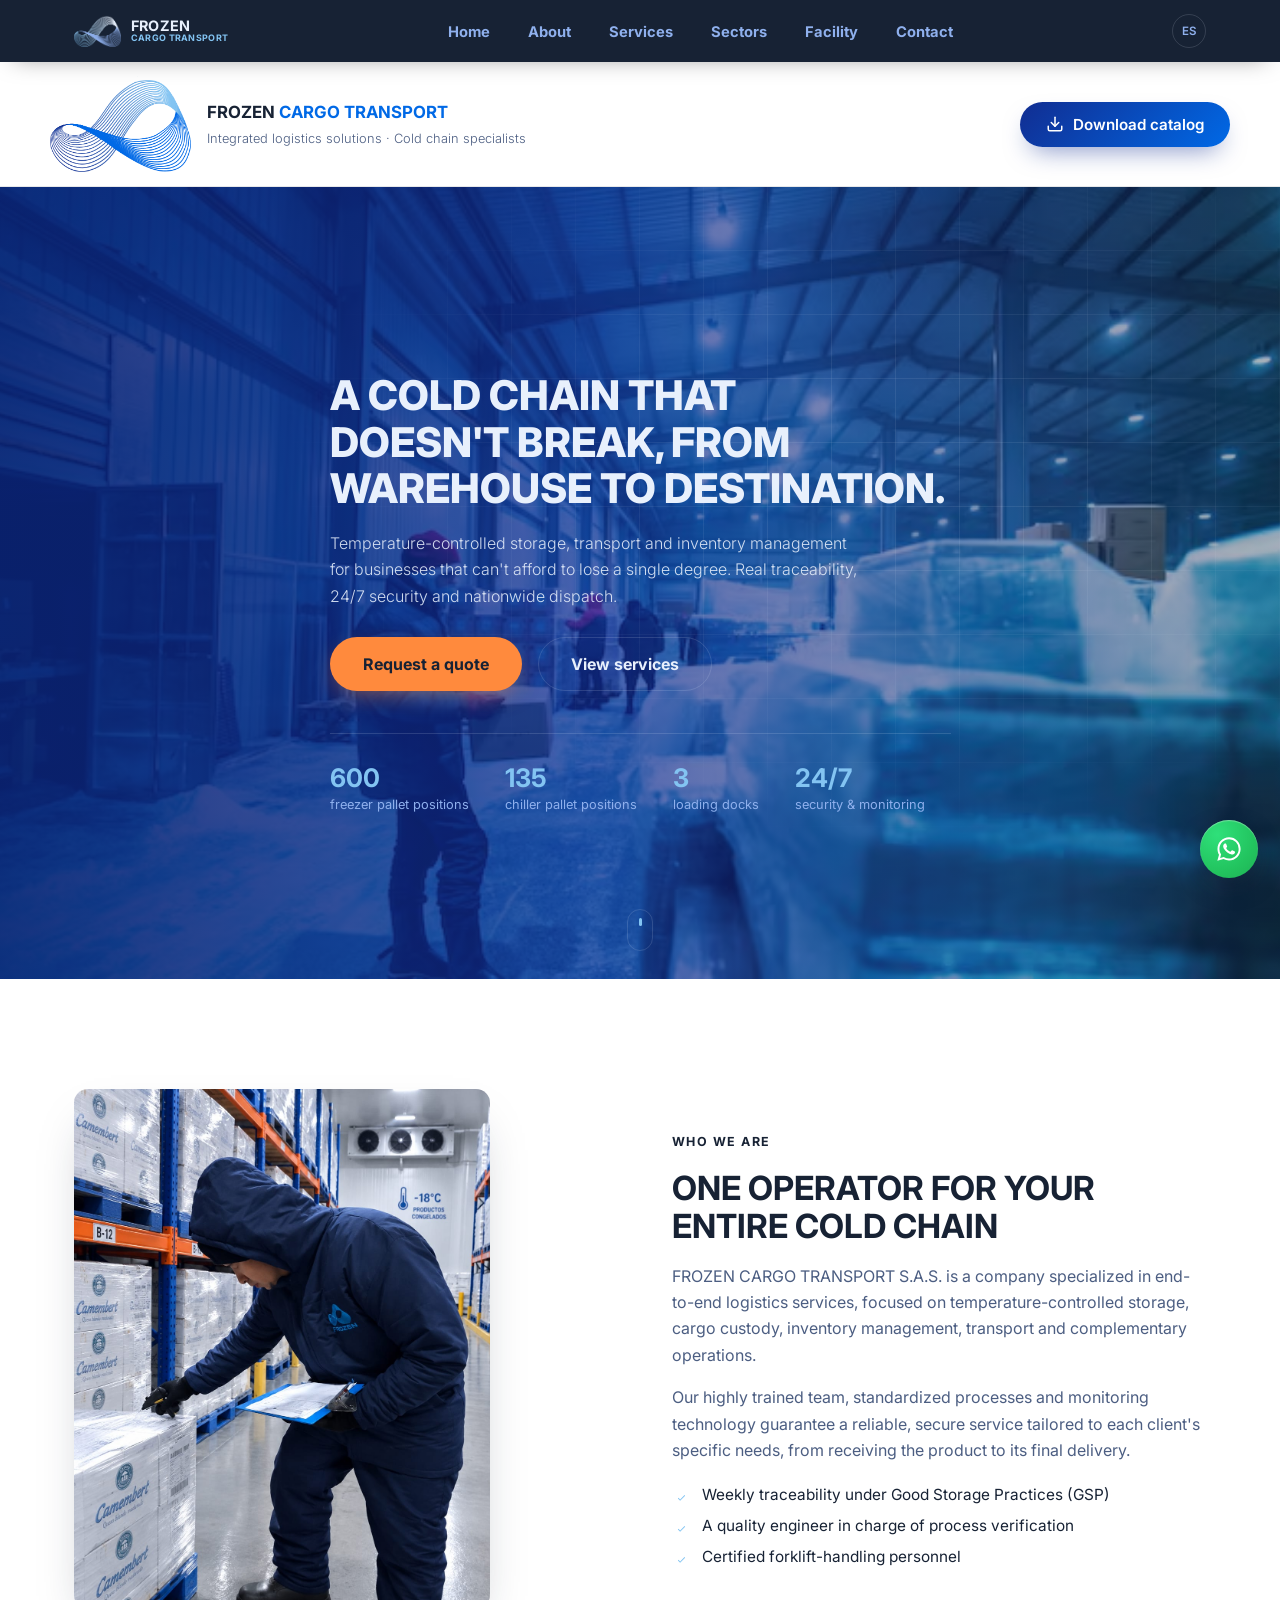
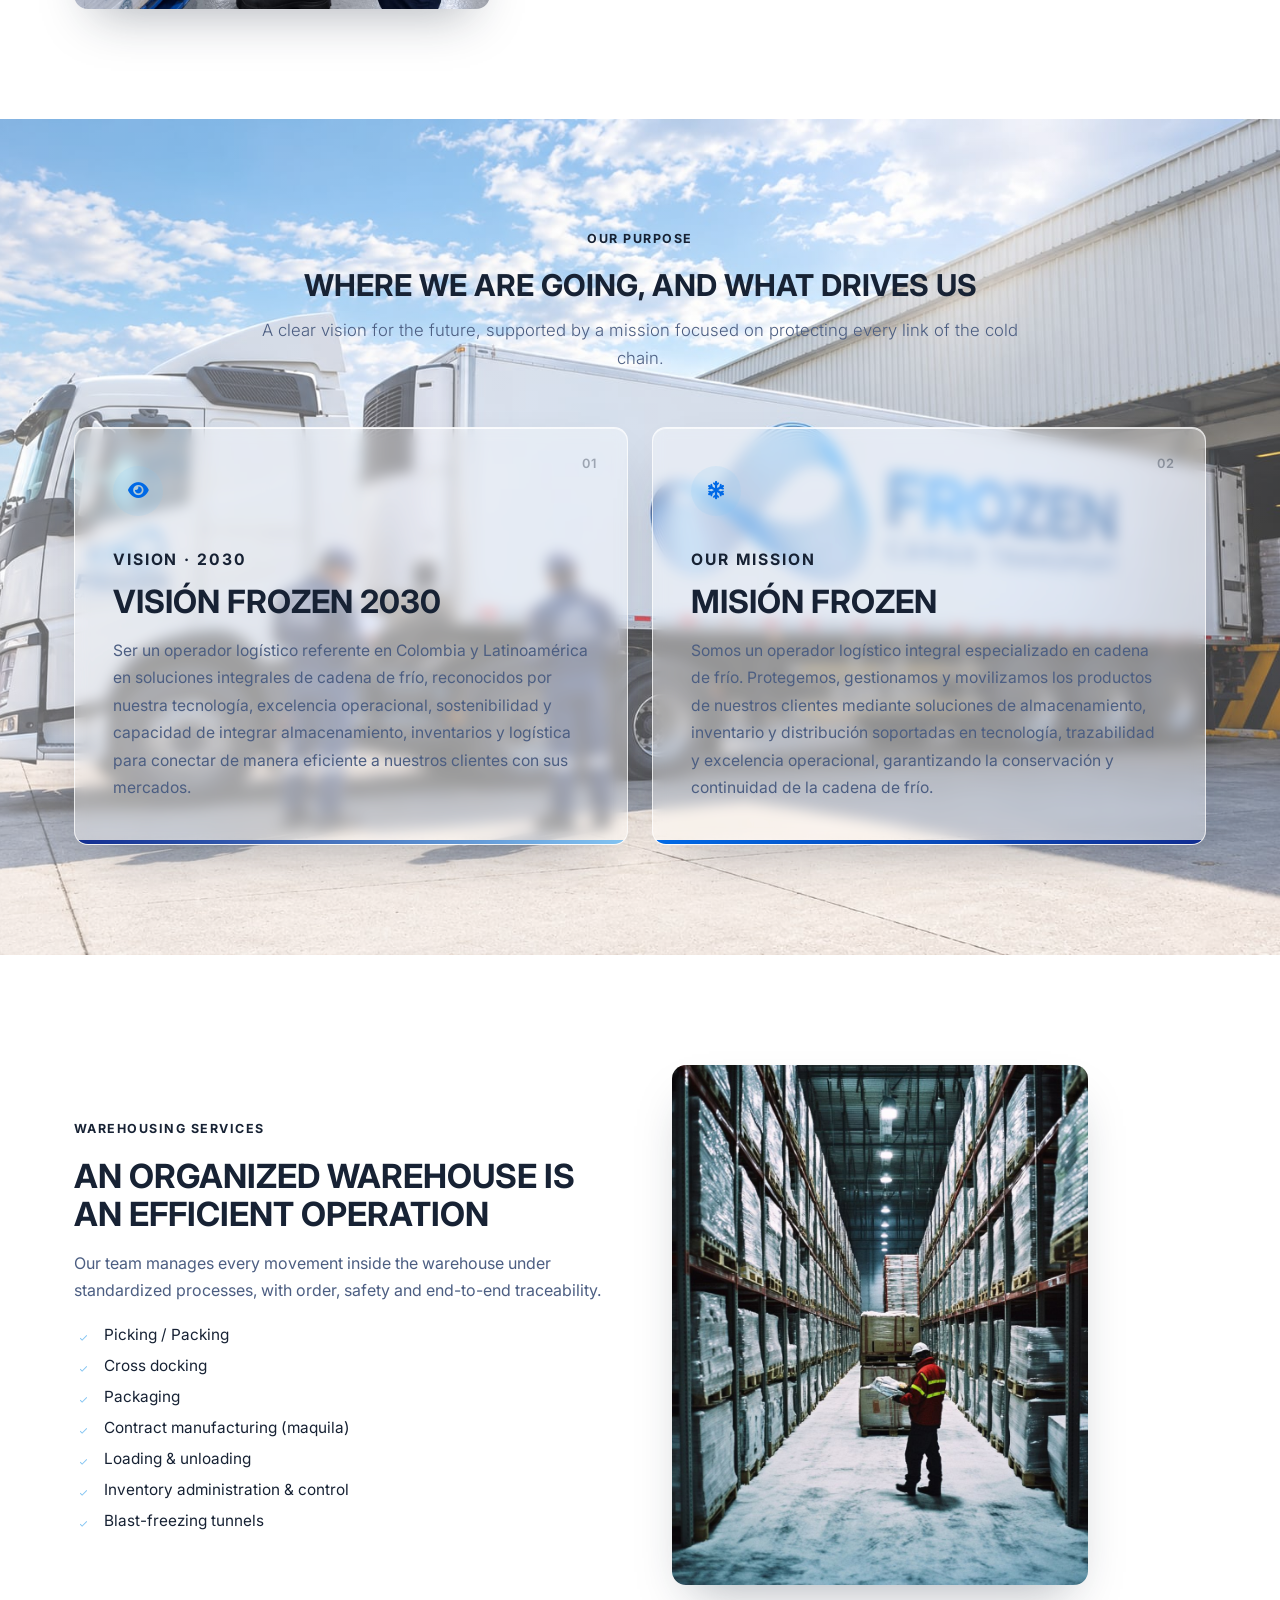
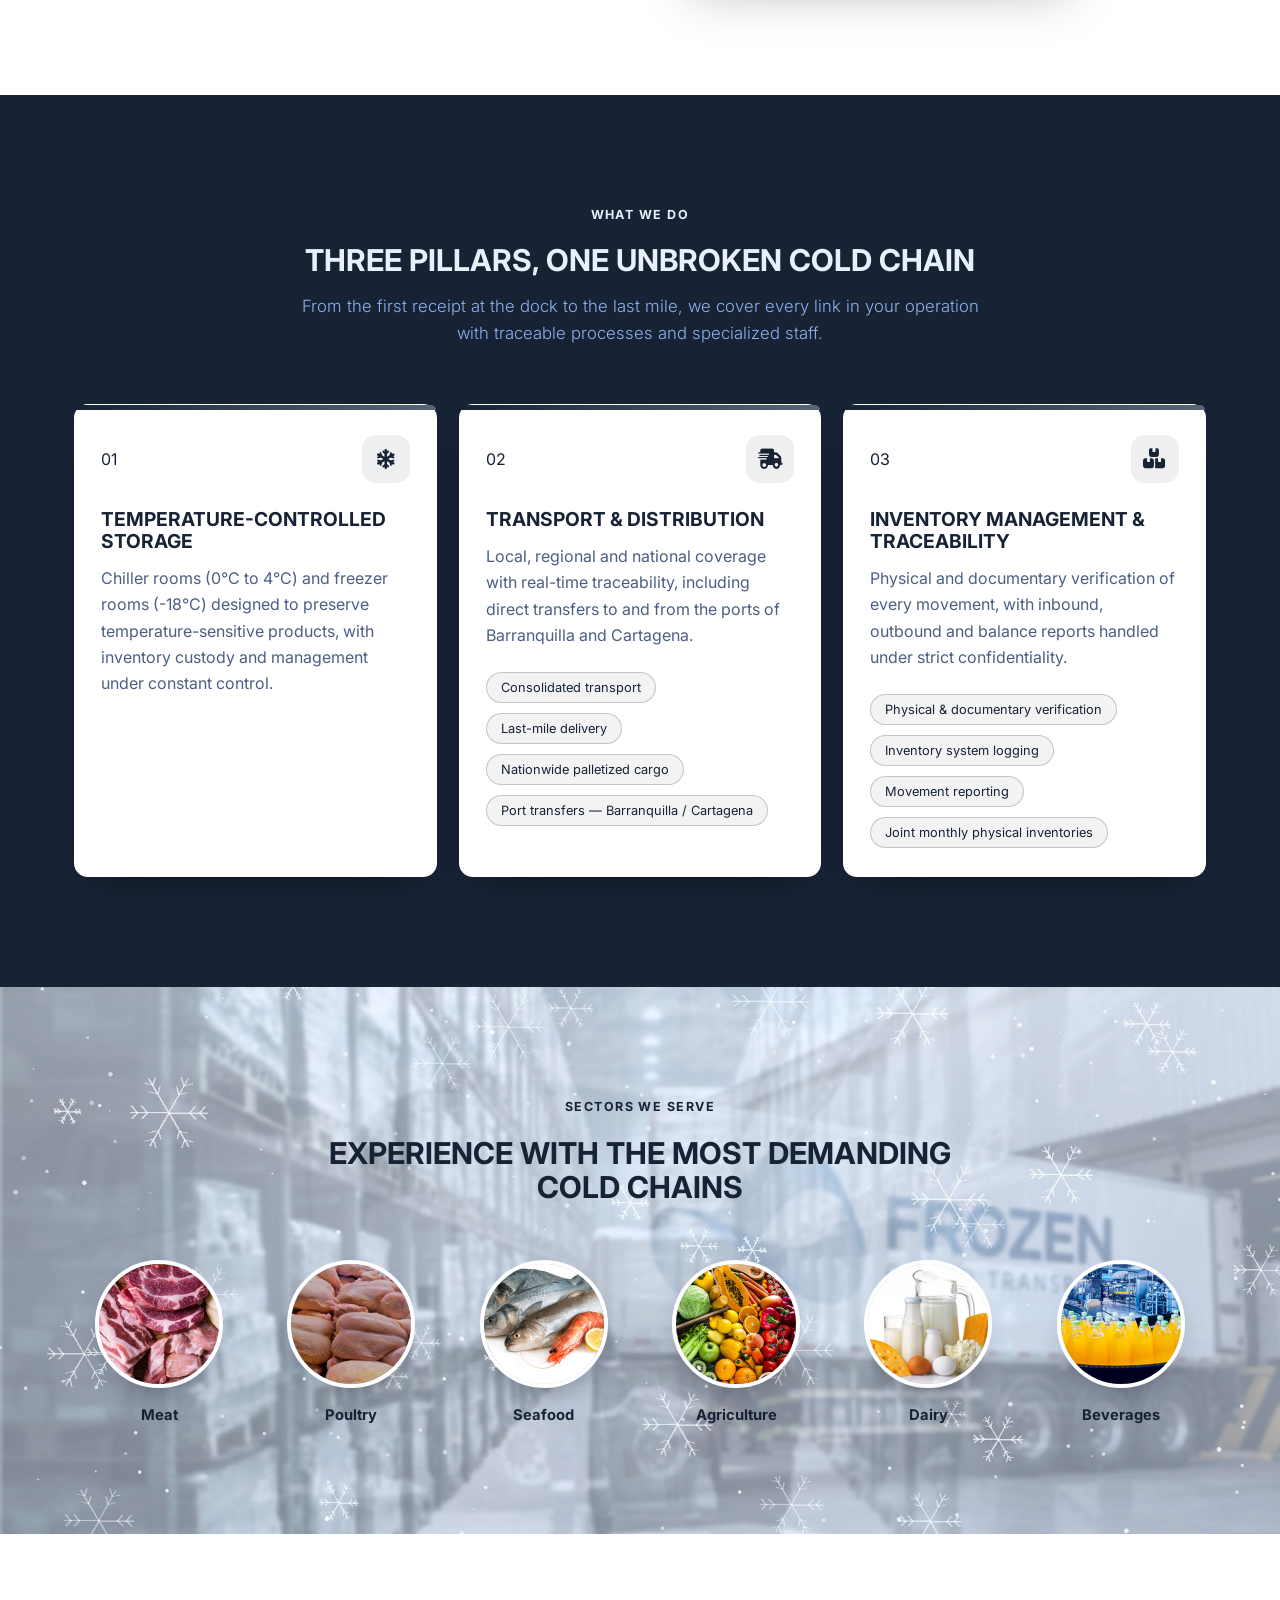
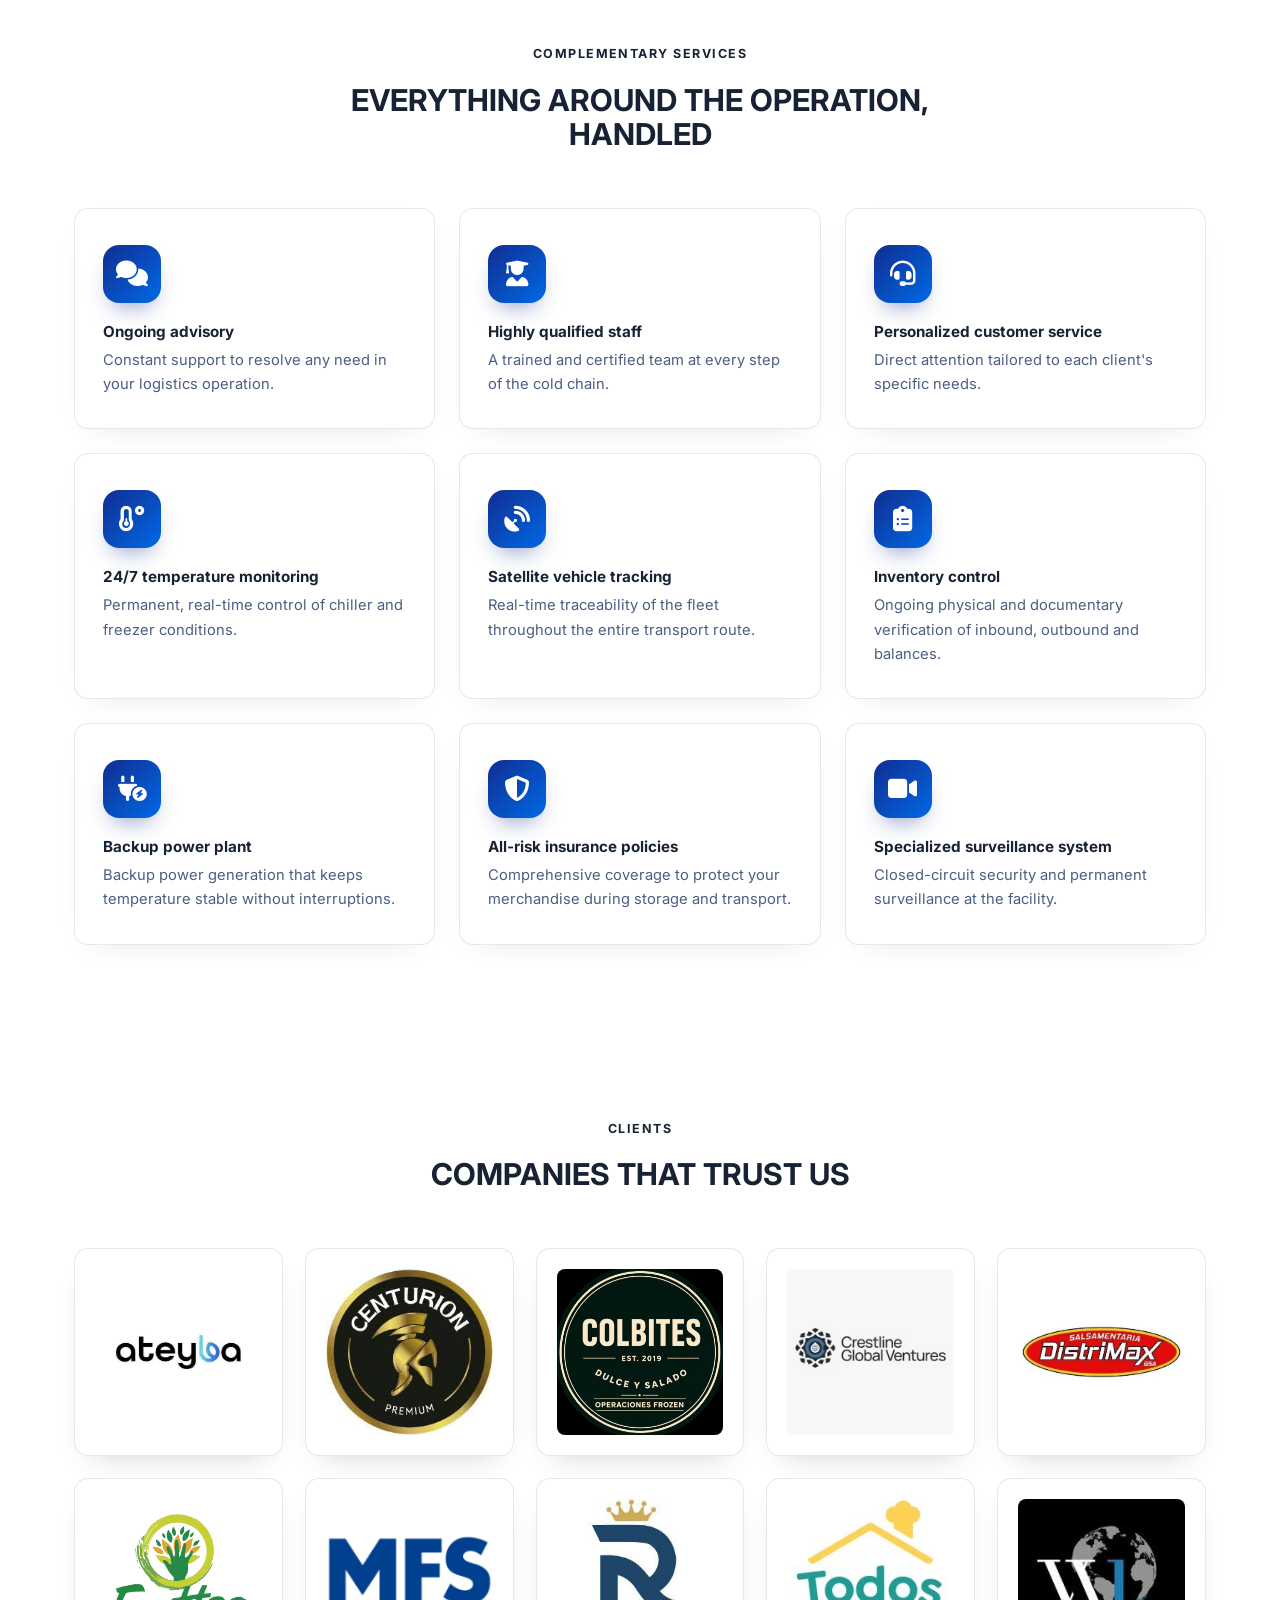
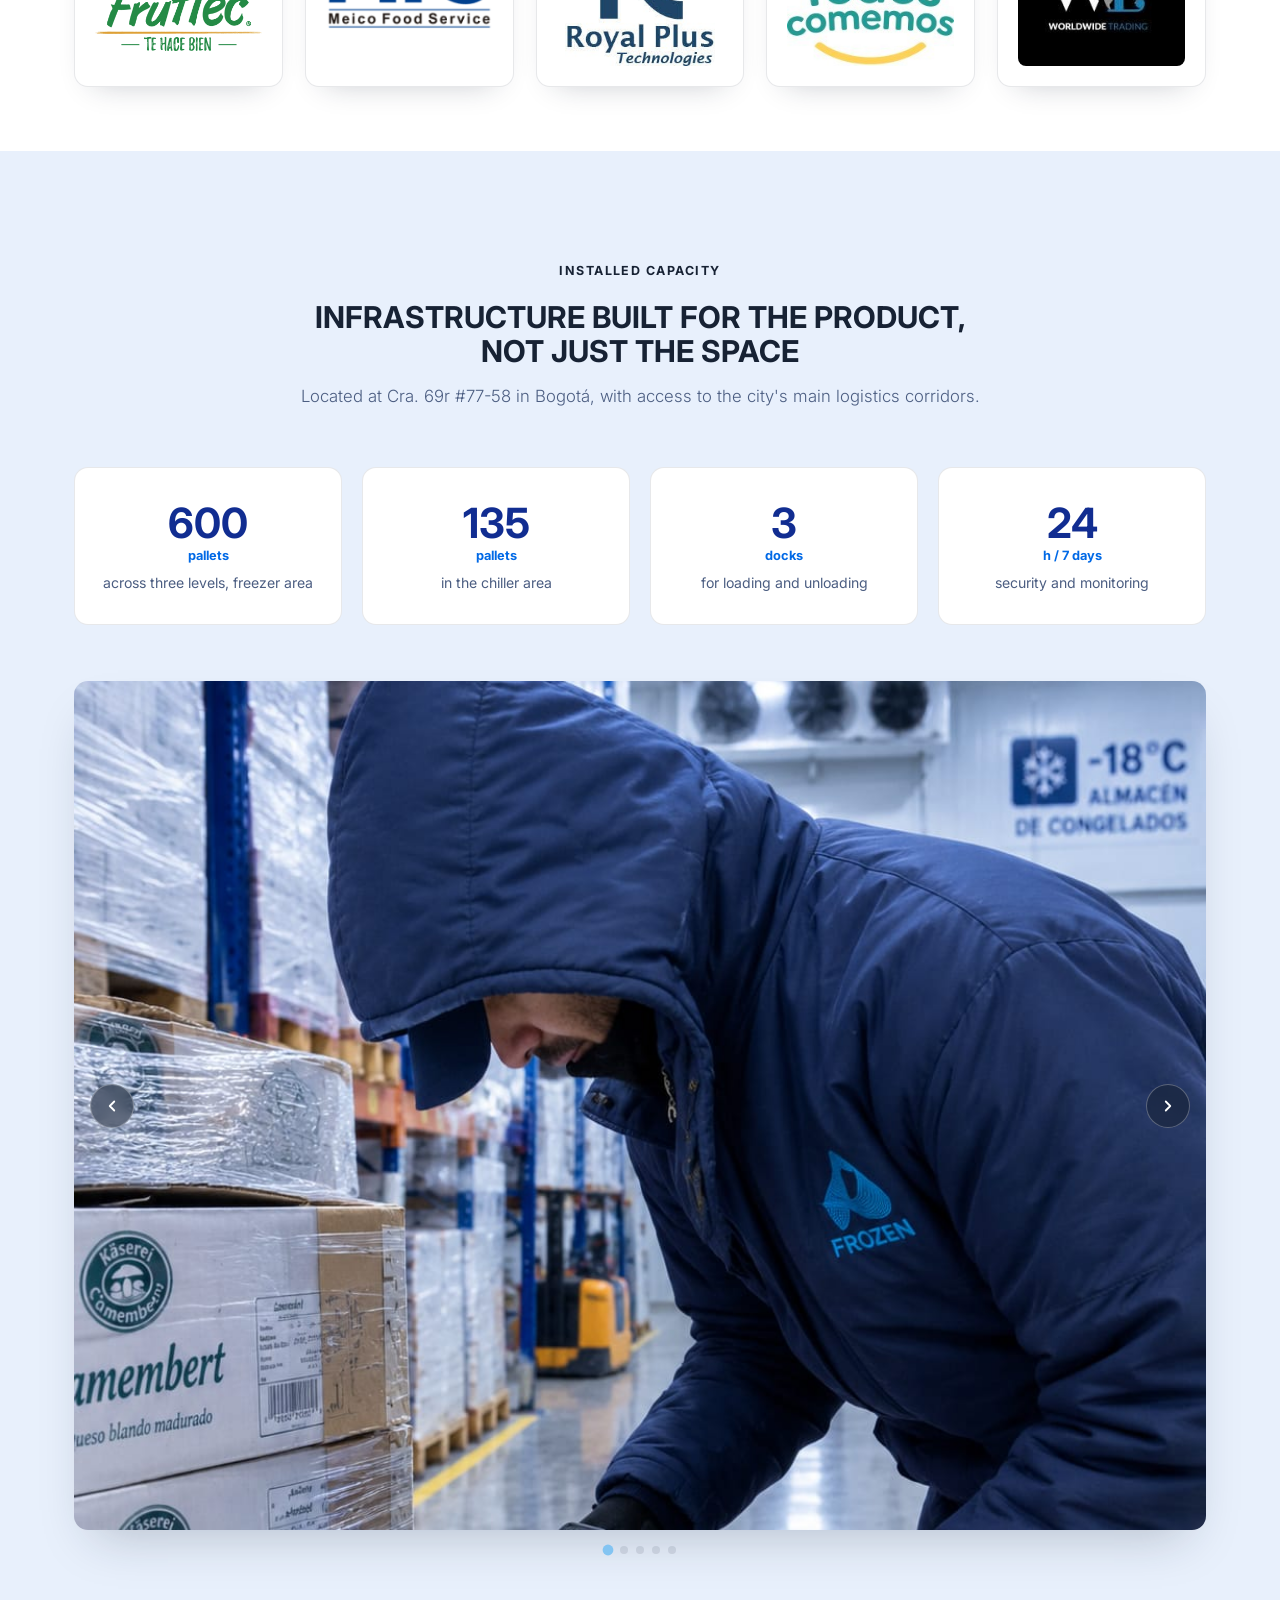
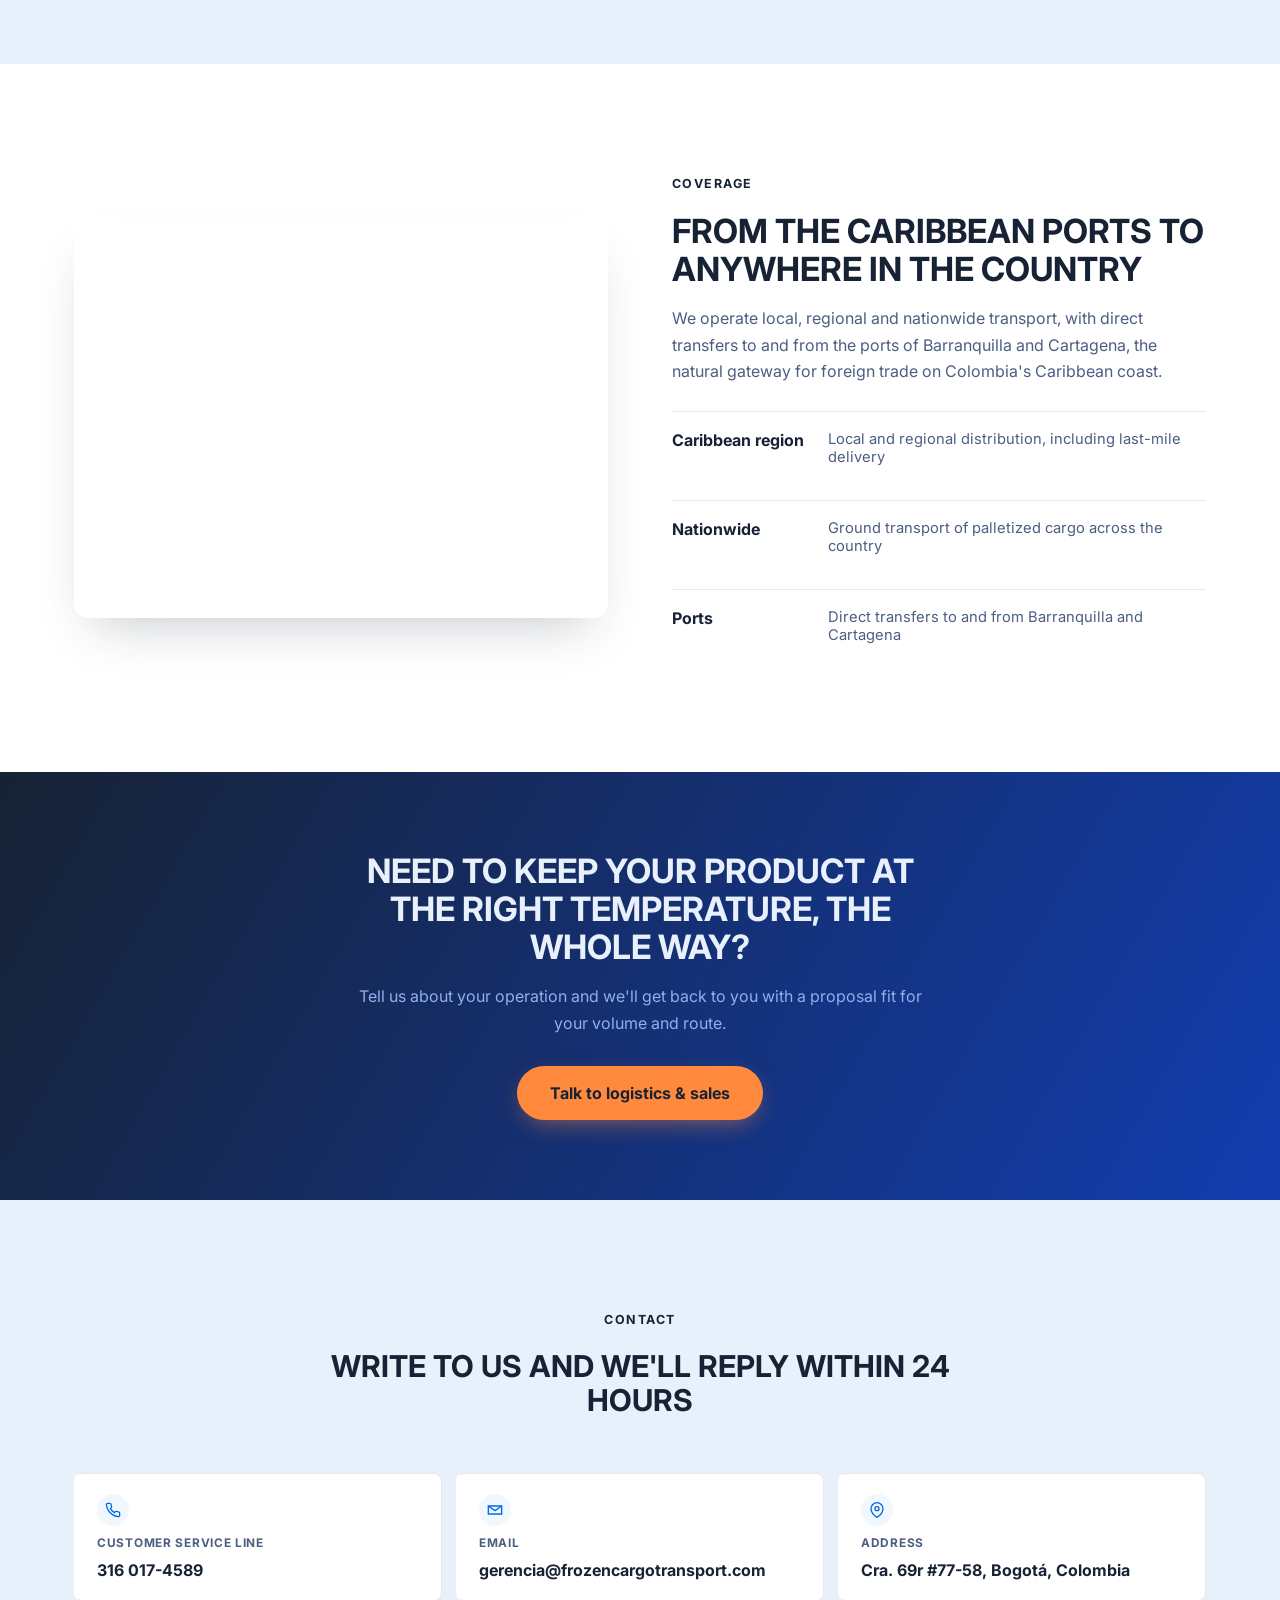
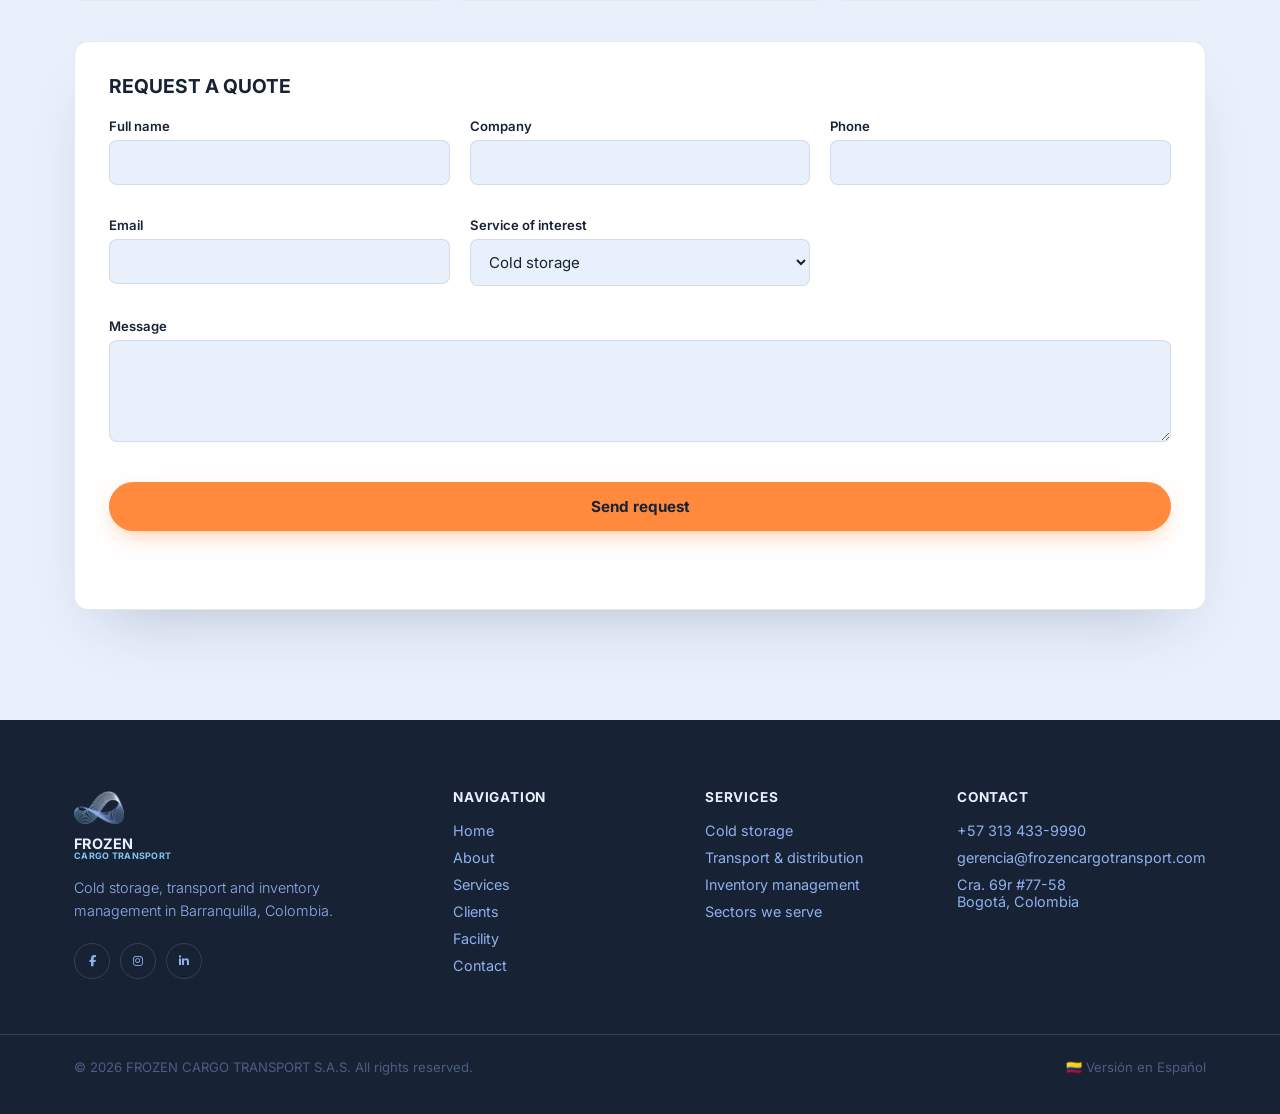
==== commit 94249506: "new changes" ====
--- a/index.html
+++ b/index.html
@@ -6,7 +6,7 @@
   <meta name="viewport" content="width=device-width, initial-scale=1, minimum-scale=1">
 
   <!-- ===== PRIMARY SEO ===== -->
-  <title>FROZEN LOGÍSTICA™ | Cold Storage &amp; Refrigerated Transport in Barranquilla</title>
+  <title>FROZEN CARGO TRANSPORT™ | Cold Storage &amp; Refrigerated Transport in Barranquilla</title>
   <meta name="description"
     content="Temperature-controlled storage, refrigerated transport and inventory management in Barranquilla, Colombia. 600 freezer pallet positions, 135 chiller positions, 3 loading docks. Request a quote today.">
   <meta name="keywords"
@@ -17,11 +17,11 @@
   <link rel="alternate" hreflang="en" href="https://frozencargotransport.com/">
   <link rel="alternate" hreflang="es" href="https://frozencargotransport.com/es/">
   <link rel="alternate" hreflang="x-default" href="https://frozencargotransport.com/">
-
+  <link rel="stylesheet" href="https://cdnjs.cloudflare.com/ajax/libs/font-awesome/6.7.2/css/all.min.css">
   <!-- ===== OPEN GRAPH / SOCIAL ===== -->
   <meta property="og:type" content="website">
-  <meta property="og:site_name" content="FROZEN LOGÍSTICA™">
-  <meta property="og:title" content="FROZEN LOGÍSTICA™ | Cold Storage & Refrigerated Transport">
+  <meta property="og:site_name" content="FROZEN CARGO TRANSPORT™">
+  <meta property="og:title" content="FROZEN CARGO TRANSPORT™ | Cold Storage & Refrigerated Transport">
   <meta property="og:description"
     content="Temperature-controlled storage, transport and inventory management solutions in Barranquilla, Colombia.">
   <meta property="og:image" content="https://frozencargotransport.com/es/assets/images/3.jpg-841x846.jpg">
@@ -29,27 +29,375 @@
   <meta property="og:locale" content="en_US">
   <meta property="og:locale:alternate" content="es_CO">
   <meta name="twitter:card" content="summary_large_image">
-  <meta name="twitter:title" content="FROZEN LOGÍSTICA™ | Cold Storage & Refrigerated Transport">
+  <meta name="twitter:title" content="FROZEN CARGO TRANSPORT™ | Cold Storage & Refrigerated Transport">
   <meta name="twitter:description"
     content="A cold chain that doesn't break, from warehouse to destination. Barranquilla, Colombia.">
   <meta name="twitter:image" content="https://frozencargotransport.com/es/assets/images/3.jpg-841x846.jpg">
 
   <!-- ===== FAVICON ===== -->
-  <link rel="icon" type="image/x-icon" href="favicon.ico">
-  <link rel="icon" type="image/png" sizes="32x32" href="assets/images/favicon-32.png">
-  <link rel="icon" type="image/png" sizes="16x16" href="assets/images/favicon-16.png">
-  <link rel="icon" type="image/png" sizes="192x192" href="assets/images/favicon-192.png">
-  <link rel="apple-touch-icon" sizes="180x180" href="assets/images/apple-touch-icon.png">
+  <link rel="icon" type="image/png" href="assets/images/ICONO.png">
+  <link rel="apple-touch-icon" href="assets/images/ICONO.png">
 
   <!-- ===== FONTS ===== -->
   <link rel="preconnect" href="https://fonts.googleapis.com">
   <link rel="preconnect" href="https://fonts.gstatic.com" crossorigin>
-  <link
-    href="https://fonts.googleapis.com/css2?family=Space+Grotesk:wght@400;500;600;700&family=Inter:wght@400;500;600;700&family=JetBrains+Mono:wght@400;500;600&display=swap"
-    rel="stylesheet">
+  <link href="https://fonts.googleapis.com/css2?family=Inter:wght@300;400;500;600;700&display=swap" rel="stylesheet">
 
   <link rel="stylesheet" href="css/style.css">
-  <link rel="stylesheet" href="https://cdnjs.cloudflare.com/ajax/libs/font-awesome/6.7.2/css/all.min.css" />
+
+  <style id="frozen-mission-vision-styles">
+    .frozen-purpose {
+      position: relative;
+      overflow: hidden;
+      padding: 110px 0;
+
+      background-image:
+        linear-gradient(90deg,
+          rgba(255, 255, 255, 0.42) 0%,
+          rgba(255, 255, 255, 0.32) 50%,
+          rgba(255, 255, 255, 0.22) 100%),
+        url("../assets/images/transporte.jpeg");
+
+      background-size: cover;
+      background-position: center;
+      background-repeat: no-repeat;
+    }
+
+    /* Suaviza ligeramente la imagen */
+   /*  .frozen-purpose::before {
+      content: "";
+      position: absolute;
+      inset: 0;
+      background:
+        linear-gradient(135deg,
+          rgba(232, 240, 252, 0.35),
+          rgba(255, 255, 255, 0.08));
+      pointer-events: none;
+    } */
+
+    /* Mantener el contenido por encima del fondo */
+    .frozen-purpose>.container {
+      position: relative;
+      z-index: 2;
+    }
+
+    /* Cabecera */
+    .frozen-purpose-head {
+      max-width: 760px;
+      margin: 0 auto 55px;
+      text-align: center;
+    }
+
+    .frozen-purpose-head .eyebrow {
+      color: var(--cyan-dim);
+    }
+
+    .frozen-purpose-head h2 {
+      color: var(--ink);
+    }
+
+    .frozen-purpose-head p {
+      color: var(--slate);
+    }
+
+    /* Grid */
+    .frozen-purpose-grid {
+      display: grid;
+      grid-template-columns: repeat(2, minmax(0, 1fr));
+      gap: 24px;
+    }
+
+    /* Cards */
+    .frozen-purpose-card {
+      position: relative;
+      min-height: 390px;
+      padding: 38px 38px 42px;
+
+      display: flex;
+      flex-direction: column;
+
+      /* MÁS TRANSPARENTE */
+      background: rgba(255, 255, 255, 0.38);
+
+      /* Borde que mantiene la sensación de card */
+      border: 1px solid rgba(255, 255, 255, 0.72);
+      border-radius: var(--radius);
+
+      /* Profundidad */
+      box-shadow:
+        0 24px 55px -28px rgba(23, 34, 52, 0.42),
+        inset 0 1px 0 rgba(255, 255, 255, 0.65);
+
+      /* Cristal */
+      backdrop-filter: blur(7px) saturate(115%);
+      -webkit-backdrop-filter: blur(7px) saturate(115%);
+
+      overflow: hidden;
+
+      transition:
+        transform 0.35s var(--ease),
+        box-shadow 0.35s var(--ease),
+        background 0.35s var(--ease),
+        border-color 0.35s var(--ease);
+    }
+
+    /* Brillo muy sutil en la parte superior */
+    .frozen-purpose-card::before {
+      content: "";
+      position: absolute;
+      top: 0;
+      left: 0;
+      right: 0;
+
+      height: 1px;
+
+      background: linear-gradient(90deg,
+          transparent,
+          rgba(255, 255, 255, 0.95),
+          transparent);
+
+      opacity: 0.9;
+    }
+
+    /* Línea inferior que mantiene la identidad de la card */
+    .frozen-purpose-card::after {
+      content: "";
+      position: absolute;
+
+      left: 0;
+      right: 0;
+      bottom: 0;
+
+      height: 4px;
+
+      background: linear-gradient(90deg,
+          var(--navy),
+          var(--cyan-dim));
+    }
+
+    /* VISIÓN */
+    .frozen-purpose-card--vision::after {
+      background: linear-gradient(90deg,
+          var(--navy),
+          var(--cyan));
+    }
+
+    /* MISIÓN */
+    .frozen-purpose-card--mission::after {
+      background: linear-gradient(90deg,
+          var(--cyan-dim),
+          var(--navy));
+    }
+
+    /* Hover */
+    .frozen-purpose-card:hover {
+      transform: translateY(-7px);
+
+      background: rgba(255, 255, 255, 0.48);
+
+      border-color: rgba(255, 255, 255, 0.9);
+
+      box-shadow:
+        0 32px 70px -28px rgba(23, 34, 52, 0.5),
+        inset 0 1px 0 rgba(255, 255, 255, 0.85);
+    }
+
+    /* Número */
+    .frozen-purpose-number {
+      position: absolute;
+      top: 28px;
+      right: 30px;
+
+      font-family: var(--font-mono);
+      font-size: 0.8rem;
+      font-weight: 600;
+      letter-spacing: 0.08em;
+
+      color: rgba(23, 34, 52, 0.35);
+    }
+
+    /* Icono */
+    .frozen-purpose-icon {
+      width: 50px;
+      height: 50px;
+
+      display: flex;
+      align-items: center;
+      justify-content: center;
+
+      margin-bottom: 30px;
+
+      border-radius: 50%;
+
+      background: rgba(131, 196, 242, 0.16);
+      color: var(--cyan-dim);
+
+      font-size: 1.15rem;
+    }
+
+    /* Contenido */
+    .frozen-purpose-content {
+      max-width: 600px;
+    }
+
+    .frozen-purpose-content .eyebrow {
+      margin-bottom: 10px;
+      color: var(--cyan-dim);
+    }
+
+    .frozen-purpose-content h3 {
+      margin-bottom: 18px;
+
+      color: var(--ink);
+
+      font-size: clamp(1.45rem, 2.5vw, 2rem);
+      line-height: 1.1;
+    }
+
+    .frozen-purpose-content p {
+      margin: 0;
+
+      color: var(--slate);
+
+      font-size: 0.98rem;
+      line-height: 1.75;
+    }
+
+
+    /* =========================================================
+   RESPONSIVE
+   ========================================================= */
+
+    @media (max-width: 820px) {
+
+      .frozen-purpose {
+        padding: 85px 0;
+
+        background-image:
+          linear-gradient(rgba(255, 255, 255, 0.91),
+            rgba(255, 255, 255, 0.94)),
+          url("../assets/images/transporte.jpeg");
+
+        background-position: center;
+      }
+
+      .frozen-purpose-grid {
+        grid-template-columns: 1fr;
+      }
+
+      .frozen-purpose-card {
+        min-height: auto;
+      }
+    }
+
+    @media (max-width: 480px) {
+
+      .frozen-purpose {
+        padding: 70px 0;
+      }
+
+      .frozen-purpose-head {
+        margin-bottom: 38px;
+      }
+
+      .frozen-purpose-card {
+        padding: 30px 24px 34px;
+      }
+
+      .frozen-purpose-number {
+        top: 22px;
+        right: 22px;
+      }
+
+      .frozen-purpose-icon {
+        width: 46px;
+        height: 46px;
+        margin-bottom: 24px;
+      }
+
+      .frozen-purpose-content h3 {
+        font-size: 1.4rem;
+      }
+
+      .frozen-purpose-content p {
+        font-size: 0.94rem;
+      }
+    }
+  </style>
+
+  <style id="inter-global-typography">
+    /* ===== GLOBAL TYPOGRAPHY: INTER ===== */
+    html,
+    body,
+    body * {
+      font-family: "Inter", Arial, Helvetica, sans-serif !important;
+    }
+
+    /* Regular/light for normal copy */
+    body {
+      font-weight: 400;
+    }
+
+    p,
+    li,
+    span,
+    label,
+    input,
+    select,
+    textarea,
+    option {
+      font-weight: 400;
+    }
+
+    /* Light where the design benefits from a lighter reading weight */
+    .hero-lead,
+    .section-lead,
+    .identity-tagline,
+    .footer-brand>p,
+    .form-note {
+      font-weight: 300;
+    }
+
+    /* Bold hierarchy */
+    h1,
+    h2,
+    h3,
+    h4,
+    strong,
+    .btn,
+    .eyebrow,
+    .main-nav a,
+    .brand-text,
+    .identity-name,
+    .stat-num,
+    .stat-unit,
+    .service-num,
+    .contact-value,
+    .contact-role,
+    .footer-col h4,
+    .footer-bottom,
+    .trust-item strong,
+    .sector-card>span,
+    .coverage-item strong {
+      font-weight: 700;
+    }
+
+    /* Keep italic emphasis as Inter italic instead of another font */
+    em {
+      font-family: "Inter", Arial, Helvetica, sans-serif !important;
+      font-style: italic;
+      font-weight: 700;
+    }
+
+    /* Form controls inherit Inter consistently */
+    button,
+    input,
+    select,
+    textarea {
+      font-family: "Inter", Arial, Helvetica, sans-serif !important;
+    }
+  </style>
+
   <!-- ===== STRUCTURED DATA (schema.org) ===== -->
   <script type="application/ld+json">
 {
@@ -57,7 +405,7 @@
   "@type": "LocalBusiness",
   "@id": "https://frozencargotransport.com/#organization",
   "name": "FROZEN CARGO TRANSPORT S.A.S.",
-  "alternateName": "FROZEN LOGISTICS",
+  "alternateName": "FROZEN CARGO TRANSPORT",
   "description": "Company specialized in temperature-controlled storage, refrigerated transport and inventory management in Barranquilla, Colombia.",
   "url": "https://frozencargotransport.com/",
   "logo": "https://frozencargotransport.com/assets/images/logo-navbar.png",
@@ -66,14 +414,14 @@
   "email": "gerencia@frozencargotransport.com",
   "address": {
     "@type": "PostalAddress",
-    "streetAddress": "Vía 40 No. 71-197, Bodega 310, Centro Industrial Marysol",
-    "addressLocality": "Barranquilla",
+    "streetAddress": "Cra. 69r #77-58",
+    "addressLocality": "Bogotá",
     "addressCountry": "CO"
   },
   "geo": {
     "@type": "GeoCoordinates",
-    "latitude": 11.0106942,
-    "longitude": -74.7928764
+    "latitude": 4.6889316,
+    "longitude": -74.0870641
   },
   "areaServed": ["Barranquilla", "Cartagena", "Caribbean Region", "Colombia"],
   "sameAs": [
@@ -98,22 +446,23 @@
   <!-- ============ HEADER ============ -->
   <header class="site-header" id="siteHeader">
     <div class="container header-inner">
-      <a href="#home" class="brand" aria-label="FROZEN LOGÍSTICA — Home">
+      <a href="#home" class="brand" aria-label="FROZEN CARGO TRANSPORT — Home">
         <span class="brand-mark" aria-hidden="true">
-          <img src="assets/images/logo-navbar.png" alt="" width="48" height="32" loading="eager">
+          <img src="assets/images/ICONO-NEGATIVO.png" alt="" width="48" height="32" loading="eager">
         </span>
-        <span class="brand-text">FROZEN<em>LOGÍSTICA</em></span>
+        <span class="brand-text">FROZEN<em>CARGO TRANSPORT</em></span>
       </a>
 
       <nav class="main-nav" id="mainNav" aria-label="Main navigation">
         <ul>
           <li><a href="#home">Home</a></li>
           <li><a href="#about">About</a></li>
+          <li class="nav-extra"><a href="#mission-vision">Mission & Vision</a></li>
           <li><a href="#services">Services</a></li>
           <li><a href="#sectors">Sectors</a></li>
-          <li><a href="#clients">Clients</a></li>
+          <li class="nav-extra"><a href="#clients">Clients</a></li>
           <li><a href="#facility">Facility</a></li>
-          <li><a href="#coverage">Coverage</a></li>
+          <li class="nav-extra"><a href="#coverage">Coverage</a></li>
           <li><a href="#contact">Contact</a></li>
         </ul>
         <div class="main-nav-foot">
@@ -131,7 +480,6 @@
 
       <div class="header-actions">
         <a href="./es/index.html" hreflang="es" lang="es" class="lang-switch">ES</a>
-        <a href="#contact" class="btn btn-primary btn-sm">Get a quote</a>
       </div>
 
       <button class="nav-toggle" id="navToggle" aria-label="Open menu" aria-expanded="false" aria-controls="mainNav">
@@ -144,12 +492,14 @@
   <div class="identity-banner">
     <div class="container identity-banner-inner">
       <div class="identity-brand">
-        <img src="assets/images/logo-navbar.png" alt="" class="identity-logo" width="80" height="53" loading="eager">
+        <img src="assets/images/ICONO.png" alt="FROZEN CARGO TRANSPORT" class="identity-logo" width="160" height="137"
+          loading="eager">
         <div>
-          <p class="identity-name">FROZEN <em>CARGO TRANSPORT LOGISTICS</em></p>
+          <p class="identity-name">FROZEN <em> CARGO TRANSPORT</em></p>
           <p class="identity-tagline">Integrated logistics solutions · Cold chain specialists</p>
         </div>
       </div>
+
       <a href="assets/downloads/catalogo-frozen-logistica.pdf" class="btn-catalog" download>
         <svg width="18" height="18" viewBox="0 0 24 24" fill="none" stroke="currentColor" stroke-width="2"
           stroke-linecap="round" stroke-linejoin="round" aria-hidden="true">
@@ -200,9 +550,9 @@
       <div class="container split">
         <div class="media-single reveal-up">
           <div class="media-frame">
-            <img src="https://frozencargotransport.com/es/assets/images/8.jpg-1-500x684.jpg"
-              alt="Interior of FROZEN LOGÍSTICA's cold storage warehouse in Barranquilla" loading="lazy" width="500"
-              height="684">
+            <img src="assets/images/operador-1.jpeg"
+              alt="Interior of FROZEN CARGO TRANSPORT's cold storage warehouse in Barranquilla" loading="lazy"
+              width="500" height="684">
           </div>
         </div>
 
@@ -213,13 +563,64 @@
             temperature-controlled storage, cargo custody, inventory management, transport and complementary operations.
           </p>
           <p>Our highly trained team, standardized processes and monitoring technology guarantee a reliable, secure
-            service tailored to each client's specific needs — from receiving the product to its final delivery.</p>
+            service tailored to each client's specific needs, from receiving the product to its final delivery.</p>
           <ul class="check-list">
             <li>Weekly traceability under Good Storage Practices (GSP)</li>
             <li>A quality engineer in charge of process verification</li>
             <li>Certified forklift-handling personnel</li>
-            <li>Platform scale for precise inbound and outbound control</li>
           </ul>
+        </div>
+      </div>
+    </section>
+
+    <!-- ============ MISSION & VISION ============ -->
+    <section class="section frozen-purpose" id="mission-vision">
+      <div class="container">
+        <div class="section-head reveal-up frozen-purpose-head">
+          <p class="eyebrow">Our purpose</p>
+          <h2>Where we are going, and what drives us</h2>
+          <p class="section-lead">
+            A clear vision for the future, supported by a mission focused on protecting every link of the cold chain.
+          </p>
+        </div>
+
+        <div class="frozen-purpose-grid">
+          <article class="frozen-purpose-card frozen-purpose-card--vision reveal-up">
+            <div class="frozen-purpose-number">01</div>
+            <div class="frozen-purpose-icon" aria-hidden="true">
+              <i class="fa-solid fa-eye"></i>
+            </div>
+            <div class="frozen-purpose-content">
+              <p class="eyebrow">Vision · 2030</p>
+              <h3>VISIÓN FROZEN 2030</h3>
+              <p>
+                Ser un operador logístico referente en Colombia y Latinoamérica en soluciones integrales de cadena de
+                frío,
+                reconocidos por nuestra tecnología, excelencia operacional, sostenibilidad y capacidad de integrar
+                almacenamiento, inventarios y logística para conectar de manera eficiente a nuestros clientes con sus
+                mercados.
+              </p>
+            </div>
+          </article>
+
+          <article class="frozen-purpose-card frozen-purpose-card--mission reveal-up" style="--delay:100ms">
+            <div class="frozen-purpose-number">02</div>
+            <div class="frozen-purpose-icon" aria-hidden="true">
+              <i class="fa-solid fa-snowflake"></i>
+            </div>
+            <div class="frozen-purpose-content">
+              <p class="eyebrow">Our mission</p>
+              <h3>MISIÓN FROZEN</h3>
+              <p>
+                Somos un operador logístico integral especializado en cadena de frío. Protegemos, gestionamos y
+                movilizamos
+                los productos de nuestros clientes mediante soluciones de almacenamiento, inventario y distribución
+                soportadas en tecnología, trazabilidad y excelencia operacional, garantizando la conservación y
+                continuidad
+                de la cadena de frío.
+              </p>
+            </div>
+          </article>
         </div>
       </div>
     </section>
@@ -229,9 +630,9 @@
       <div class="container split split-reverse">
         <div class="media-single reveal-up">
           <div class="media-frame">
-            <img src="assets/images/bodega-organizada-personal.jpg"
-              alt="FROZEN LOGÍSTICA staff checking inventory in the aisles of the refrigerated warehouse" loading="lazy"
-              width="1086" height="1448">
+            <img src="assets/images/bodega organizada fria.jpg"
+              alt="FROZEN CARGO TRANSPORT staff checking inventory in the aisles of the refrigerated warehouse"
+              loading="lazy" width="1086" height="1448">
           </div>
         </div>
 
@@ -265,26 +666,16 @@
 
         <div class="service-list">
           <article class="service-row reveal-up">
-            <div class="service-num">01</div>
+            <div class="service-num"><span>01</span><i class="fa-solid fa-snowflake" aria-hidden="true"></i></div>
             <div class="service-body">
               <h3>Temperature-controlled storage</h3>
               <p>Chiller rooms (0°C to 4°C) and freezer rooms (-18°C) designed to preserve temperature-sensitive
                 products, with inventory custody and management under constant control.</p>
-              <ul class="pill-list">
-                <li>Picking / Packing</li>
-                <li>Cross docking</li>
-                <li>Packaging</li>
-                <li>Contract manufacturing (maquila)</li>
-                <li>Loading & unloading</li>
-                <li>Inventory administration & control</li>
-                <li>Blast-freezing tunnels</li>
-                <li>Verified GSP traceability</li>
-              </ul>
             </div>
           </article>
 
           <article class="service-row reveal-up" style="--delay:80ms">
-            <div class="service-num">02</div>
+            <div class="service-num"><span>02</span><i class="fa-solid fa-truck-fast" aria-hidden="true"></i></div>
             <div class="service-body">
               <h3>Transport & distribution</h3>
               <p>Local, regional and national coverage with real-time traceability, including direct transfers to and
@@ -299,7 +690,7 @@
           </article>
 
           <article class="service-row reveal-up" style="--delay:160ms">
-            <div class="service-num">03</div>
+            <div class="service-num"><span>03</span><i class="fa-solid fa-boxes-stacked" aria-hidden="true"></i></div>
             <div class="service-body">
               <h3>Inventory management & traceability</h3>
               <p>Physical and documentary verification of every movement, with inbound, outbound and balance reports
@@ -317,7 +708,7 @@
     </section>
 
     <!-- ============ SECTORS WE SERVE ============ -->
-    <section class="section section-band" id="sectors">
+    <section class="section section-sectors" id="sectors">
       <div class="container">
         <div class="section-head reveal-up">
           <p class="eyebrow">Sectors we serve</p>
@@ -369,49 +760,49 @@
 
         <div class="feature-grid">
           <div class="feature-card reveal-up">
-            <div class="feature-icon" aria-hidden="true">💬</div>
+            <div class="feature-icon" aria-hidden="true"><i class="fa-solid fa-comments"></i></div>
             <h3>Ongoing advisory</h3>
             <p>Constant support to resolve any need in your logistics operation.</p>
           </div>
           <div class="feature-card reveal-up" style="--delay:40ms">
-            <div class="feature-icon" aria-hidden="true">⭐</div>
+            <div class="feature-icon" aria-hidden="true"><i class="fa-solid fa-user-graduate"></i></div>
             <h3>Highly qualified staff</h3>
             <p>A trained and certified team at every step of the cold chain.</p>
           </div>
           <div class="feature-card reveal-up" style="--delay:80ms">
-            <div class="feature-icon" aria-hidden="true">🎧</div>
+            <div class="feature-icon" aria-hidden="true"><i class="fa-solid fa-headset"></i></div>
             <h3>Personalized customer service</h3>
             <p>Direct attention tailored to each client's specific needs.</p>
           </div>
           <div class="feature-card reveal-up" style="--delay:120ms">
-            <div class="feature-icon" aria-hidden="true">🌡️</div>
+            <div class="feature-icon" aria-hidden="true"><i class="fa-solid fa-temperature-low"></i></div>
             <h3>24/7 temperature monitoring</h3>
             <p>Permanent, real-time control of chiller and freezer conditions.</p>
           </div>
           <div class="feature-card reveal-up" style="--delay:160ms">
-            <div class="feature-icon" aria-hidden="true">📍</div>
+            <div class="feature-icon" aria-hidden="true"><i class="fa-solid fa-satellite-dish"></i></div>
             <h3>Satellite vehicle tracking</h3>
             <p>Real-time traceability of the fleet throughout the entire transport route.</p>
           </div>
           <div class="feature-card reveal-up" style="--delay:200ms">
-            <div class="feature-icon" aria-hidden="true">📋</div>
+            <div class="feature-icon" aria-hidden="true"><i class="fa-solid fa-clipboard-list"></i></div>
             <h3>Inventory control</h3>
             <p>Ongoing physical and documentary verification of inbound, outbound and balances.</p>
           </div>
           <div class="feature-card reveal-up" style="--delay:240ms">
-            <div class="feature-icon" aria-hidden="true">⚡</div>
+            <div class="feature-icon" aria-hidden="true"><i class="fa-solid fa-plug-circle-bolt"></i></div>
             <h3>Backup power plant</h3>
             <p>Backup power generation that keeps temperature stable without interruptions.</p>
           </div>
           <div class="feature-card reveal-up" style="--delay:280ms">
-            <div class="feature-icon" aria-hidden="true">🛡️</div>
+            <div class="feature-icon" aria-hidden="true"><i class="fa-solid fa-shield-halved"></i></div>
             <h3>All-risk insurance policies</h3>
             <p>Comprehensive coverage to protect your merchandise during storage and transport.</p>
           </div>
           <div class="feature-card reveal-up" style="--delay:320ms">
-            <div class="feature-icon" aria-hidden="true">📹</div>
+            <div class="feature-icon" aria-hidden="true"><i class="fa-solid fa-video"></i></div>
             <h3>Specialized surveillance system</h3>
-            <p>Closed-circuit security and permanent surveillance within the Marysol Industrial Park.</p>
+            <p>Closed-circuit security and permanent surveillance at the facility.</p>
           </div>
         </div>
       </div>
@@ -456,8 +847,8 @@
         <div class="section-head reveal-up">
           <p class="eyebrow">Installed capacity</p>
           <h2>Infrastructure built for the product, not just the space</h2>
-          <p class="section-lead">Located at the Marysol Industrial Park, Vía 40 No. 71-197, Bodega 310, Barranquilla —
-            minutes from the city's main logistics corridors.</p>
+          <p class="section-lead">Located at Cra. 69r #77-58 in Bogotá, with access to the city's main logistics
+            corridors.</p>
         </div>
 
         <div class="stat-grid">
@@ -484,17 +875,17 @@
         </div>
 
         <div class="gallery reveal-up" id="gallery">
-          <img src="https://frozencargotransport.com/es/assets/images/4.jpg-547x469.jpg"
-            alt="FROZEN LOGÍSTICA cold storage warehouse" loading="lazy" width="547" height="469">
-          <img src="https://frozencargotransport.com/es/assets/images/7.jpg-547x367.jpg"
-            alt="FROZEN LOGÍSTICA freezer area" loading="lazy" width="547" height="367">
-          <img src="https://frozencargotransport.com/es/assets/images/7.jpeg-674x419.jpg"
-            alt="FROZEN LOGÍSTICA loading dock" loading="lazy" width="674" height="419">
-          <img src="https://frozencargotransport.com/es/assets/images/9.jpg-500x638.jpg"
-            alt="Forklift operation inside the chiller warehouse" loading="lazy" width="500" height="638">
-          <img src="assets/images/zonas-temperatura-camara-fria.jpg"
-            alt="Temperature zone signage: freezer, chiller, pre-chiller and dock areas" loading="lazy" width="1086"
-            height="1448">
+
+          <img src="assets/images/operador-2.jpeg" alt="FROZEN operator scanning a product label inside the frozen goods warehouse"
+            loading="lazy">
+          <img src="assets/images/bodega-org.jpeg" alt="FROZEN forklift operator and team member in an aisle of the refrigerated warehouse"
+            loading="lazy">
+          <img src="assets/images/calidad%201.jpeg" alt="FROZEN operator verifying product with a scanner inside the refrigerated warehouse"
+            loading="lazy">
+          <img src="assets/images/caidad%202.jpeg" alt="Pallet racks and products in the cold storage warehouse"
+            loading="lazy">
+          <img src="assets/images/calidad%203.jpeg" alt="Interior of the refrigerated warehouse and storage area"
+            loading="lazy">
         </div>
         <div class="gallery-dots" id="galleryDots"></div>
       </div>
@@ -507,7 +898,7 @@
           <p class="eyebrow">Coverage</p>
           <h2>From the Caribbean ports to anywhere in the country</h2>
           <p>We operate local, regional and nationwide transport, with direct transfers to and from the ports of
-            Barranquilla and Cartagena — the natural gateway for foreign trade on Colombia's Caribbean coast.</p>
+            Barranquilla and Cartagena, the natural gateway for foreign trade on Colombia's Caribbean coast.</p>
           <div class="coverage-list">
             <div class="coverage-item">
               <strong>Caribbean region</strong>
@@ -525,11 +916,10 @@
         </div>
         <div class="map-wrap reveal-up" style="--delay:100ms">
           <div class="map-frame">
-            <iframe
-              src="https://www.google.com/maps/embed?pb=!1m18!1m12!1m3!1d3916.3719574258002!2d-74.7928764!3d11.0106942!2m3!1f0!2f0!3f0!3m2!1i1024!2i768!4f13.1!3m3!1m2!1s0x8ef42dafb2de2c49%3A0x56df08b4c28c5d93!2sFrozen%20Log%C3%ADstica%20Y%20Valor%20SAS!5e0!3m2!1sen!2sus!4v1763642521598!5m2!1sen!2sus"
-              width="100%" height="100%" style="border:0;" allowfullscreen="" loading="lazy"
+            <iframe src="https://www.google.com/maps?q=4.6889316,-74.0870641&z=17&output=embed" width="100%"
+              height="100%" style="border:0;" allowfullscreen="" loading="lazy"
               referrerpolicy="no-referrer-when-downgrade"
-              title="FROZEN LOGÍSTICA location in Barranquilla, Colombia"></iframe>
+              title="FROZEN CARGO S.A.S. location in Bogotá, Colombia"></iframe>
           </div>
         </div>
       </div>
@@ -550,44 +940,54 @@
         <div class="section-head reveal-up">
           <p class="eyebrow">Contact</p>
           <h2>Write to us and we'll reply within 24 hours</h2>
-          <p class="section-lead">You can also reach the specific department you need directly.</p>
         </div>
 
         <div class="contact-info-row reveal-up">
           <div class="contact-cards">
+
+            <!-- Teléfono -->
             <a class="contact-card" href="tel:+573160174589">
               <span class="contact-card-icon" aria-hidden="true">
                 <svg width="16" height="16" viewBox="0 0 24 24" fill="none" stroke="currentColor" stroke-width="2">
-                  <path
-                    d="M22 16.92v3a2 2 0 0 1-2.18 2 19.79 19.79 0 0 1-8.63-3.07 19.5 19.5 0 0 1-6-6 19.79 19.79 0 0 1-3.07-8.67A2 2 0 0 1 4.11 2h3a2 2 0 0 1 2 1.72c.127.96.361 1.903.7 2.81a2 2 0 0 1-.45 2.11L8.09 9.91a16 16 0 0 0 6 6l1.27-1.27a2 2 0 0 1 2.11-.45c.907.339 1.85.573 2.81.7A2 2 0 0 1 22 16.92z" />
+                  <path d="M22 16.92v3a2 2 0 0 1-2.18 2 19.79 19.79 0 0 1-8.63-3.07
+            19.5 19.5 0 0 1-6-6 19.79 19.79 0 0 1-3.07-8.67
+            A2 2 0 0 1 4.11 2h3a2 2 0 0 1 2 1.72c.127.96.361
+            1.903.7 2.81a2 2 0 0 1-.45 2.11L8.09 9.91a16 16 0 0 0
+            6 6l1.27-1.27a2 2 0 0 1 2.11-.45c.907.339 1.85.573
+            2.81.7A2 2 0 0 1 22 16.92z" />
                 </svg>
               </span>
+
               <span class="contact-role">Customer service line</span>
               <span class="contact-value">316 017-4589</span>
             </a>
-          </div>
-
-          <div class="contact-extra">
-            <div class="contact-extra-row">
-              <span class="contact-extra-icon" aria-hidden="true">
-                <svg width="17" height="17" viewBox="0 0 24 24" fill="none" stroke="currentColor" stroke-width="2">
+
+            <!-- Email -->
+            <a class="contact-card" href="mailto:gerencia@frozencargotransport.com">
+              <span class="contact-card-icon" aria-hidden="true">
+                <svg width="16" height="16" viewBox="0 0 24 24" fill="none" stroke="currentColor" stroke-width="2">
                   <path d="M22 6l-10 7L2 6" />
                   <path d="M2 6h20v12H2z" />
                 </svg>
               </span>
-              <div><span class="contact-extra-label">Email</span><a
-                  href="mailto:gerencia@frozencargotransport.com">gerencia@frozencargotransport.com</a></div>
-            </div>
-            <div class="contact-extra-row">
-              <span class="contact-extra-icon" aria-hidden="true">
-                <svg width="17" height="17" viewBox="0 0 24 24" fill="none" stroke="currentColor" stroke-width="2">
+
+              <span class="contact-role">Email</span>
+              <span class="contact-value">gerencia@frozencargotransport.com</span>
+            </a>
+
+            <!-- Dirección -->
+            <div class="contact-card">
+              <span class="contact-card-icon" aria-hidden="true">
+                <svg width="16" height="16" viewBox="0 0 24 24" fill="none" stroke="currentColor" stroke-width="2">
                   <path d="M21 10c0 7-9 13-9 13s-9-6-9-13a9 9 0 0 1 18 0z" />
                   <circle cx="12" cy="10" r="3" />
                 </svg>
               </span>
-              <div><span class="contact-extra-label">Address</span><span>Centro Industrial Marysol, Vía 40 No. 71-197 –
-                  Bodega 310, Barranquilla, Colombia</span></div>
-            </div>
+
+              <span class="contact-role">Address</span>
+              <span class="contact-value">Cra. 69r #77-58, Bogotá, Colombia</span>
+            </div>
+
           </div>
         </div>
 
@@ -638,9 +1038,9 @@
   <footer class="site-footer">
     <div class="container footer-inner">
       <div class="footer-brand">
-        <div class="brand-mark brand-mark--footer"><img src="assets/images/logo-navbar.png" alt="" width="48"
+        <div class="brand-mark brand-mark--footer"><img src="assets/images/ICONO-NEGATIVO.png" alt="" width="48"
             height="32" loading="lazy"></div>
-        <span class="brand-text">FROZEN<em>LOGÍSTICA</em></span>
+        <span class="brand-text">FROZEN<em>CARGO TRANSPORT</em></span>
         <p>Cold storage, transport and inventory management in Barranquilla, Colombia.</p>
         <div class="footer-social">
           <a href="https://www.facebook.com/" aria-label="Facebook" target="_blank" rel="noopener noreferrer">
@@ -684,7 +1084,7 @@
         <ul>
           <li><a href="tel:+573134339990">+57 313 433-9990</a></li>
           <li><a href="mailto:gerencia@frozencargotransport.com">gerencia@frozencargotransport.com</a></li>
-          <li>Vía 40 No. 71-197, Bodega 310<br>Barranquilla, Colombia</li>
+          <li>Cra. 69r #77-58<br>Bogotá, Colombia</li>
         </ul>
       </div>
     </div>
--- a/css/style.css
+++ b/css/style.css
@@ -1,577 +1,1983 @@
 /* =========================================================
-   FROZEN LOGÍSTICA — Design tokens
+   FROZEN LOGISTICS CARGO TRANSPORT — Design tokens
    Concept: cold-chain monitoring. Deep freeze navy + frost
    cyan glow, warm amber as the single "human" contrast color
    (the one warm thing in a cold-controlled world).
    ========================================================= */
-:root{
-  --navy-deep:#172234;
-  --navy:#112D91;
-  --navy-soft:#123DB0;
-  --steel:#5069BF;
-  --frost:#E8F0FC;
-  --frost-dim:#8FB0ED;
-  --cyan:#83C4F2;
-  --cyan-dim:#0069E6;
-  --amber:#FF8A3D;
-  --amber-dim:#E67328;
-  --slate:#4C5E82;
-  --ink:#172234;
-  --white:#FFFFFF;
-  --line:rgba(232,240,252,0.14);
-  --line-soft:rgba(23,34,52,0.1);
-
-  --font-display:'Space Grotesk', sans-serif;
-  --font-body:'Inter', sans-serif;
-  --font-mono:'JetBrains Mono', monospace;
-
-  --radius:14px;
-  --radius-sm:8px;
-  --container:1180px;
-  --ease:cubic-bezier(.22,1,.36,1);
-}
-
-*,*::before,*::after{box-sizing:border-box;}
-html{scroll-behavior:smooth;}
-@media (prefers-reduced-motion: reduce){
-  html{scroll-behavior:auto;}
-  *,*::before,*::after{animation-duration:0.01ms !important;animation-iteration-count:1 !important;transition-duration:0.01ms !important;scroll-behavior:auto !important;}
-}
-
-body{
-  margin:0;
-  font-family:var(--font-body);
-  color:var(--ink);
-  background:var(--white);
-  -webkit-font-smoothing:antialiased;
-  overflow-x:hidden;
-}
-
-img{max-width:100%;display:block;}
-a{color:inherit;text-decoration:none;}
-ul{margin:0;padding:0;list-style:none;}
-h1,h2,h3,h4{font-family:var(--font-display);margin:0 0 .5em;line-height:1.1;letter-spacing:-0.01em;}
-p{margin:0 0 1em;color:var(--slate);line-height:1.65;}
-.container{max-width:var(--container);margin:0 auto;padding:0 24px;}
-
-.skip-link{
-  position:absolute;left:-999px;top:0;background:var(--ink);color:var(--white);
-  padding:12px 18px;z-index:999;border-radius:0 0 8px 0;
-}
-.skip-link:focus{left:0;}
-
-:focus-visible{outline:2px solid var(--cyan);outline-offset:3px;}
+
+:root {
+  --navy-deep: #172234;
+  --navy: #112D91;
+  --navy-soft: #123DB0;
+  --steel: #5069BF;
+  --frost: #E8F0FC;
+  --frost-dim: #8FB0ED;
+  --cyan: #83C4F2;
+  --cyan-dim: #0069E6;
+  --amber: #FF8A3D;
+  --amber-dim: #E67328;
+  --slate: #4C5E82;
+  --ink: #172234;
+  --white: #FFFFFF;
+  --line: rgba(232, 240, 252, 0.14);
+  --line-soft: rgba(23, 34, 52, 0.1);
+
+  --font-display: "Syne", sans-serif;
+  --font-body: "Inter", sans-serif;
+  --font-mono: "JetBrains Mono", monospace;
+
+  --radius: 14px;
+  --radius-sm: 8px;
+  --container: 1180px;
+  --ease: cubic-bezier(.22, 1, .36, 1);
+}
+
+*,
+*::before,
+*::after {
+  box-sizing: border-box;
+}
+
+html {
+  scroll-behavior: smooth;
+}
+
+@media (prefers-reduced-motion: reduce) {
+  html {
+    scroll-behavior: auto;
+  }
+
+  *,
+  *::before,
+  *::after {
+    animation-duration: 0.01ms !important;
+    animation-iteration-count: 1 !important;
+    transition-duration: 0.01ms !important;
+    scroll-behavior: auto !important;
+  }
+}
+
+body {
+  margin: 0;
+  font-family: var(--font-body);
+  color: var(--ink);
+  background: var(--white);
+  -webkit-font-smoothing: antialiased;
+  overflow-x: hidden;
+}
+
+img {
+  max-width: 100%;
+  display: block;
+}
+
+a {
+  color: inherit;
+  text-decoration: none;
+}
+
+ul {
+  margin: 0;
+  padding: 0;
+  list-style: none;
+}
+
+h1,
+h2,
+h3,
+h4 {
+  font-family: var(--font-display);
+  font-weight: 700;
+  text-transform: uppercase;
+  margin: 0 0 .5em;
+  line-height: 1.14;
+  letter-spacing: 0;
+}
+
+p {
+  margin: 0 0 1em;
+  color: var(--slate);
+  line-height: 1.65;
+}
+
+.container {
+  max-width: var(--container);
+  margin: 0 auto;
+  padding: 0 24px;
+}
+
+.skip-link {
+  position: absolute;
+  left: -999px;
+  top: 0;
+  background: var(--ink);
+  color: var(--white);
+  padding: 12px 18px;
+  z-index: 999;
+  border-radius: 0 0 8px 0;
+}
+
+.skip-link:focus {
+  left: 0;
+}
+
+:focus-visible {
+  outline: 2px solid var(--cyan);
+  outline-offset: 3px;
+}
 
 /* ---------- Buttons ---------- */
-.btn{
-  display:inline-flex;align-items:center;justify-content:center;gap:8px;
-  font-family:var(--font-body);font-weight:600;font-size:0.95rem;
-  padding:14px 26px;border-radius:999px;border:1px solid transparent;
-  cursor:pointer;transition:transform .25s var(--ease), box-shadow .25s var(--ease), background .25s var(--ease), border-color .25s var(--ease);
-  white-space:nowrap;
-}
-.btn-lg{padding:16px 32px;font-size:1rem;}
-.btn-sm{padding:10px 18px;font-size:0.85rem;}
-.btn-primary{background:var(--amber);color:var(--ink);box-shadow:0 8px 24px -8px rgba(255,138,61,.6);}
-.btn-primary:hover{transform:translateY(-2px);box-shadow:0 12px 28px -8px rgba(255,138,61,.75);background:var(--amber-dim);}
+
+.btn {
+  display: inline-flex;
+  align-items: center;
+  justify-content: center;
+  gap: 8px;
+  font-family: var(--font-body);
+  font-weight: 600;
+  font-size: 0.95rem;
+  padding: 14px 26px;
+  border-radius: 999px;
+  border: 1px solid transparent;
+  cursor: pointer;
+  transition:
+    transform .25s var(--ease),
+    box-shadow .25s var(--ease),
+    background .25s var(--ease),
+    border-color .25s var(--ease);
+  white-space: nowrap;
+}
+
+.btn-lg {
+  padding: 16px 32px;
+  font-size: 1rem;
+}
+
+.btn-sm {
+  padding: 10px 18px;
+  font-size: 0.85rem;
+}
+
+.btn-primary {
+  background: var(--amber);
+  color: var(--ink);
+  box-shadow: 0 8px 24px -8px rgba(255, 138, 61, .6);
+}
+
+.btn-primary:hover {
+  transform: translateY(-2px);
+  box-shadow: 0 12px 28px -8px rgba(255, 138, 61, .75);
+  background: var(--amber-dim);
+}
+
 .main-nav a.btn-primary,
-.main-nav a.btn-primary:hover{color:var(--ink);}
-.btn-ghost{background:transparent;color:var(--frost);border-color:var(--line);}
-.btn-ghost:hover{border-color:var(--cyan);color:var(--cyan);}
-.btn-block{width:100%;}
+.main-nav a.btn-primary:hover {
+  color: var(--ink);
+}
+
+.btn-ghost {
+  background: transparent;
+  color: var(--frost);
+  border-color: var(--line);
+}
+
+.btn-ghost:hover {
+  border-color: var(--cyan);
+  color: var(--cyan);
+}
+
+.btn-block {
+  width: 100%;
+}
 
 /* ---------- Header ---------- */
-.site-header{
-  position:sticky;top:0;left:0;right:0;z-index:100;
-  padding:14px 0;
-  background:var(--navy-deep);box-shadow:0 8px 24px -14px rgba(0,0,0,.5);
-  transition:padding .35s var(--ease), box-shadow .35s var(--ease);
-}
-.site-header.is-scrolled{
-  background:rgba(23,34,52,0.94);backdrop-filter:blur(14px) saturate(140%);
-  padding:10px 0;box-shadow:0 8px 30px -12px rgba(0,0,0,.4);
-}
-.header-inner{display:flex;align-items:center;justify-content:space-between;gap:20px;}
-.brand{display:flex;align-items:center;gap:10px;color:var(--frost);flex-shrink:0;}
-.brand-mark{display:flex;align-items:center;flex-shrink:0;}
-.brand-mark img{height:32px;width:auto;display:block;object-fit:contain;flex-shrink:0;}
-.brand-text{font-family:var(--font-display);font-weight:600;font-size:1.05rem;letter-spacing:.02em;color:var(--frost);}
-.brand-text em{font-style:normal;color:var(--cyan);}
-
-.main-nav ul{display:flex;gap:32px;}
-.main-nav a{
-  color:var(--frost-dim);font-size:0.92rem;font-weight:500;position:relative;padding:6px 0;
-  transition:color .2s;
-}
-.main-nav a::after{
-  content:'';position:absolute;left:0;bottom:0;width:0;height:1px;background:var(--cyan);
-  transition:width .25s var(--ease);
-}
-.main-nav a:hover{color:var(--frost);}
-.main-nav a:hover::after{width:100%;}
-
-.header-actions{display:flex;align-items:center;gap:18px;}
-
-.lang-switch{
-  display:flex;align-items:center;justify-content:center;
-  width:34px;height:34px;border-radius:50%;border:1px solid var(--line);
-  font-family:var(--font-mono);font-size:0.72rem;font-weight:600;color:var(--frost-dim);
-  transition:border-color .2s, color .2s;
-}
-.lang-switch:hover{border-color:var(--cyan);color:var(--cyan);}
-
-.main-nav-foot{display:none;}
-
-.nav-toggle{
-  display:none;flex-direction:column;justify-content:center;gap:5px;
-  width:40px;height:40px;background:transparent;border:none;cursor:pointer;
-}
-.nav-toggle span{display:block;width:22px;height:2px;background:var(--frost);transition:transform .3s var(--ease), opacity .3s var(--ease);}
-.nav-toggle[aria-expanded="true"] span:nth-child(1){transform:translateY(7px) rotate(45deg);}
-.nav-toggle[aria-expanded="true"] span:nth-child(2){opacity:0;}
-.nav-toggle[aria-expanded="true"] span:nth-child(3){transform:translateY(-7px) rotate(-45deg);}
+
+.site-header {
+  position: sticky;
+  top: 0;
+  left: 0;
+  right: 0;
+  z-index: 100;
+  padding: 14px 0;
+  background: var(--navy-deep);
+  box-shadow: 0 8px 24px -14px rgba(0, 0, 0, .5);
+  transition:
+    padding .35s var(--ease),
+    box-shadow .35s var(--ease);
+}
+
+.site-header.is-scrolled {
+  background: rgba(23, 34, 52, 0.94);
+  backdrop-filter: blur(14px) saturate(140%);
+  padding: 10px 0;
+  box-shadow: 0 8px 30px -12px rgba(0, 0, 0, .4);
+}
+
+.header-inner {
+  display: flex;
+  align-items: center;
+  justify-content: space-between;
+  gap: 20px;
+}
+
+.brand {
+  display: flex;
+  align-items: center;
+  gap: 10px;
+  color: var(--frost);
+  flex-shrink: 0;
+}
+
+.brand-mark {
+  display: flex;
+  align-items: center;
+  flex-shrink: 0;
+}
+
+.brand-mark img {
+  height: 32px;
+  width: auto;
+  display: block;
+  object-fit: contain;
+  flex-shrink: 0;
+}
+
+.brand-text {
+  display: block;
+  max-width: 190px;
+  font-family: var(--font-display);
+  font-weight: 600;
+  font-size: .9rem;
+  line-height: 1.05;
+  letter-spacing: .02em;
+  color: var(--frost);
+}
+
+.brand-text em {
+  display: block;
+  font-size: .62em;
+  line-height: 1.15;
+  font-style: normal;
+  color: var(--cyan);
+}
+
+.main-nav ul {
+  display: flex;
+  gap: 32px;
+}
+
+.main-nav a {
+  color: var(--frost-dim);
+  font-size: 0.92rem;
+  font-weight: 500;
+  position: relative;
+  padding: 6px 0;
+  transition: color .2s;
+}
+
+.main-nav a::after {
+  content: '';
+  position: absolute;
+  left: 0;
+  bottom: 0;
+  width: 0;
+  height: 1px;
+  background: var(--cyan);
+  transition: width .25s var(--ease);
+}
+
+.main-nav a:hover {
+  color: var(--frost);
+}
+
+.main-nav a:hover::after {
+  width: 100%;
+}
+
+.header-actions {
+  display: flex;
+  align-items: center;
+  gap: 18px;
+}
+
+.lang-switch {
+  display: flex;
+  align-items: center;
+  justify-content: center;
+  width: 34px;
+  height: 34px;
+  border-radius: 50%;
+  border: 1px solid var(--line);
+  font-family: var(--font-mono);
+  font-size: 0.72rem;
+  font-weight: 600;
+  color: var(--frost-dim);
+  transition: border-color .2s, color .2s;
+}
+
+.lang-switch:hover {
+  border-color: var(--cyan);
+  color: var(--cyan);
+}
+
+.main-nav-foot {
+  display: none;
+}
+
+.nav-toggle {
+  display: none;
+  flex-direction: column;
+  justify-content: center;
+  gap: 5px;
+  width: 40px;
+  height: 40px;
+  background: transparent;
+  border: none;
+  cursor: pointer;
+}
+
+.nav-toggle span {
+  display: block;
+  width: 22px;
+  height: 2px;
+  background: var(--frost);
+  transition:
+    transform .3s var(--ease),
+    opacity .3s var(--ease);
+}
+
+.nav-toggle[aria-expanded="true"] span:nth-child(1) {
+  transform: translateY(7px) rotate(45deg);
+}
+
+.nav-toggle[aria-expanded="true"] span:nth-child(2) {
+  opacity: 0;
+}
+
+.nav-toggle[aria-expanded="true"] span:nth-child(3) {
+  transform: translateY(-7px) rotate(-45deg);
+}
 
 /* ---------- Hero ---------- */
-/* ---------- Identity banner (logo + catalog) ---------- */
-.identity-banner{background:var(--white);border-bottom:1px solid var(--line-soft);}
-.identity-banner-inner{
-  display:flex;align-items:center;justify-content:space-between;gap:24px;flex-wrap:wrap;
-  padding:20px 0;
-}
-.identity-brand{display:flex;align-items:center;gap:16px;}
-.identity-logo{height:68px;width:auto;display:block;flex-shrink:0;object-fit:contain;}
-.identity-name{
-  font-family:var(--font-display);font-weight:700;font-size:1.2rem;letter-spacing:.01em;
-  color:var(--ink);margin:0;
-}
-.identity-name em{font-style:normal;color:var(--cyan-dim);}
-.identity-tagline{font-size:0.86rem;color:var(--slate);margin:2px 0 0;}
-.btn-catalog{
-  display:inline-flex;align-items:center;gap:9px;white-space:nowrap;
-  background:linear-gradient(135deg, var(--navy) 0%, var(--cyan-dim) 100%);
-  color:var(--white);font-weight:600;font-size:0.95rem;
-  padding:13px 26px;border-radius:999px;
-  box-shadow:0 12px 26px -10px rgba(17,45,145,.55);
-  transition:transform .25s var(--ease), box-shadow .25s var(--ease);
-}
-.btn-catalog:hover{transform:translateY(-2px);box-shadow:0 16px 32px -10px rgba(17,45,145,.65);}
-
-.hero{
-  position:relative;min-height:88svh;display:flex;align-items:center;
-  background:radial-gradient(120% 100% at 80% 0%, var(--navy-soft) 0%, var(--navy) 45%, var(--navy-deep) 100%);
-  padding:80px 0;overflow:hidden;
-}
-.hero-bg{position:absolute;inset:0;z-index:0;}
-.hero-grid{
-  position:absolute;inset:-1px;
+
+.hero {
+  position: relative;
+  min-height: 88svh;
+  display: flex;
+  align-items: center;
+  background-image: url('../assets/images/almacen-frio.png');
+  background-position: center;
+  background-size: cover;
+  background-repeat: no-repeat;
+  padding: 64px 0;
+  overflow: hidden;
+}
+
+/* ---------- Identity banner ---------- */
+
+.identity-banner {
+  background: var(--white);
+  border-bottom: 1px solid var(--line-soft);
+}
+
+.identity-banner-inner {
+  display: flex;
+  align-items: center;
+  justify-content: space-between;
+  gap: 24px;
+  flex-wrap: wrap;
+  padding: 14px 0;
+}
+
+.identity-brand {
+  display: flex;
+  align-items: center;
+  gap: 16px;
+}
+
+.identity-logo {
+  height: 96px;
+  width: auto;
+  display: block;
+  flex-shrink: 0;
+  object-fit: contain;
+}
+
+.identity-name {
+  font-family: var(--font-display);
+  font-weight: 700;
+  font-size: 1.05rem;
+  letter-spacing: 0;
+  color: var(--ink);
+  margin: 0;
+}
+
+.identity-name em {
+  font-style: normal;
+  color: var(--cyan-dim);
+}
+
+.identity-tagline {
+  font-size: 0.8rem;
+  color: var(--slate);
+  margin: 2px 0 0;
+}
+
+.btn-catalog {
+  display: inline-flex;
+  align-items: center;
+  gap: 9px;
+  white-space: nowrap;
+  background: linear-gradient(
+    135deg,
+    var(--navy) 0%,
+    var(--cyan-dim) 100%
+  );
+  color: var(--white);
+  font-weight: 600;
+  font-size: 0.95rem;
+  padding: 13px 26px;
+  border-radius: 999px;
+  box-shadow: 0 12px 26px -10px rgba(17, 45, 145, .55);
+  transition:
+    transform .25s var(--ease),
+    box-shadow .25s var(--ease);
+}
+
+.btn-catalog:hover {
+  transform: translateY(-2px);
+  box-shadow: 0 16px 32px -10px rgba(17, 45, 145, .65);
+}
+
+.hero-bg {
+  position: absolute;
+  inset: 0;
+  z-index: 0;
+  background: linear-gradient(
+    90deg,
+    rgba(10, 35, 116, .92) 0%,
+    rgba(17, 45, 145, .72) 46%,
+    rgba(23, 34, 52, .34) 100%
+  );
+}
+
+.hero-grid {
+  position: absolute;
+  inset: -1px;
   background-image:
     linear-gradient(var(--line) 1px, transparent 1px),
     linear-gradient(90deg, var(--line) 1px, transparent 1px);
-  background-size:64px 64px;
-  mask-image:radial-gradient(65% 65% at 70% 35%, #000 20%, transparent 75%);
-  opacity:.6;
-}
-.frost-particles{position:absolute;inset:0;}
-.frost-particles span{
-  position:absolute;bottom:-10%;width:3px;height:3px;border-radius:50%;
-  background:var(--cyan);opacity:.5;filter:blur(0.5px);
-  animation:drift linear infinite;
-}
-@keyframes drift{
-  0%{transform:translateY(0) translateX(0);opacity:0;}
-  10%{opacity:.6;}
-  90%{opacity:.4;}
-  100%{transform:translateY(-115vh) translateX(20px);opacity:0;}
-}
-
-.hero-inner{
-  position:relative;z-index:1;max-width:760px;
-}
-.eyebrow{
-  font-family:var(--font-mono);font-size:0.78rem;letter-spacing:.12em;text-transform:uppercase;
-  color:var(--cyan-dim);margin:0 0 18px;
-}
-.eyebrow-light{color:var(--cyan);}
-.hero h1{
-  font-size:clamp(2.1rem, 4.2vw, 3.4rem);color:var(--frost);font-weight:600;margin-bottom:22px;max-width:15ch;
-}
-.hero-lead{color:var(--frost-dim);font-size:1.08rem;max-width:46ch;margin-bottom:34px;}
-.hero-cta{display:flex;gap:16px;flex-wrap:wrap;margin-bottom:56px;}
-.hero-trust{display:flex;gap:36px;flex-wrap:wrap;border-top:1px solid var(--line);padding-top:28px;}
-.trust-item{display:flex;flex-direction:column;gap:4px;}
-.trust-item strong{font-family:var(--font-mono);font-size:1.6rem;color:var(--cyan);font-weight:600;}
-.trust-item span{font-size:0.8rem;color:var(--frost-dim);}
-
-.scroll-cue{
-  position:absolute;bottom:28px;left:50%;transform:translateX(-50%);z-index:2;
-  width:26px;height:42px;border:1px solid var(--line);border-radius:20px;display:flex;justify-content:center;padding-top:8px;
-}
-.scroll-cue span{width:3px;height:8px;border-radius:2px;background:var(--cyan);animation:cue 1.8s ease-in-out infinite;}
-@keyframes cue{0%{opacity:1;transform:translateY(0);}70%{opacity:0;transform:translateY(10px);}100%{opacity:0;}}
+  background-size: 64px 64px;
+  mask-image: radial-gradient(
+    65% 65% at 70% 35%,
+    #000 20%,
+    transparent 75%
+  );
+  opacity: .6;
+}
+
+.frost-particles {
+  position: absolute;
+  inset: 0;
+}
+
+.frost-particles span {
+  position: absolute;
+  bottom: -10%;
+  width: 3px;
+  height: 3px;
+  border-radius: 50%;
+  background: var(--cyan);
+  opacity: .5;
+  filter: blur(0.5px);
+  animation: drift linear infinite;
+}
+
+@keyframes drift {
+  0% {
+    transform: translateY(0) translateX(0);
+    opacity: 0;
+  }
+
+  10% {
+    opacity: .6;
+  }
+
+  90% {
+    opacity: .4;
+  }
+
+  100% {
+    transform: translateY(-115vh) translateX(20px);
+    opacity: 0;
+  }
+}
+
+.hero-inner {
+  position: relative;
+  z-index: 1;
+  max-width: 760px;
+}
+
+.eyebrow {
+  font-family: var(--font-mono);
+  font-size: 0.78rem;
+  letter-spacing: .12em;
+  text-transform: uppercase;
+  color: var(--cyan-dim);
+  margin: 0 0 18px;
+}
+
+.eyebrow-light {
+  color: var(--cyan);
+}
+
+.hero h1 {
+  font-size: clamp(1.85rem, 3.2vw, 2.85rem);
+  color: var(--frost);
+  font-weight: 800;
+  margin-bottom: 18px;
+  max-width: 23ch;
+  text-wrap: balance;
+}
+
+.hero-lead {
+  color: var(--frost);
+  font-size: 1rem;
+  max-width: 54ch;
+  margin-bottom: 28px;
+  opacity: .88;
+}
+
+.hero-cta {
+  display: flex;
+  gap: 16px;
+  flex-wrap: wrap;
+  margin-bottom: 42px;
+}
+
+.hero-trust {
+  display: flex;
+  gap: 36px;
+  flex-wrap: wrap;
+  border-top: 1px solid var(--line);
+  padding-top: 28px;
+}
+
+.trust-item {
+  display: flex;
+  flex-direction: column;
+  gap: 4px;
+}
+
+.trust-item strong {
+  font-family: var(--font-mono);
+  font-size: 1.6rem;
+  color: var(--cyan);
+  font-weight: 600;
+}
+
+.trust-item span {
+  font-size: 0.8rem;
+  color: var(--frost-dim);
+}
+
+.scroll-cue {
+  position: absolute;
+  bottom: 28px;
+  left: 50%;
+  transform: translateX(-50%);
+  z-index: 2;
+  width: 26px;
+  height: 42px;
+  border: 1px solid var(--line);
+  border-radius: 20px;
+  display: flex;
+  justify-content: center;
+  padding-top: 8px;
+}
+
+.scroll-cue span {
+  width: 3px;
+  height: 8px;
+  border-radius: 2px;
+  background: var(--cyan);
+  animation: cue 1.8s ease-in-out infinite;
+}
+
+@keyframes cue {
+  0% {
+    opacity: 1;
+    transform: translateY(0);
+  }
+
+  70% {
+    opacity: 0;
+    transform: translateY(10px);
+  }
+
+  100% {
+    opacity: 0;
+  }
+}
 
 /* ---------- Sections generic ---------- */
-.section{padding:110px 0;}
-.section-dark{background:var(--navy-deep);color:var(--frost);}
-.section-dark p{color:var(--frost-dim);}
-.section-band{background:var(--frost);}
-.section-head{max-width:680px;margin:0 auto 56px;text-align:center;}
-.section-head h2{font-size:clamp(1.7rem,3vw,2.4rem);}
-.section-dark .section-head h2{color:var(--frost);}
-.section-lead{font-size:1.05rem;}
-
-.split{display:grid;grid-template-columns:1fr 1fr;gap:64px;align-items:center;}
-.split-reverse{direction:rtl;}
-.split-reverse > *{direction:ltr;}
-
-.split-media{position:relative;display:grid;grid-template-columns:1.2fr 0.9fr;gap:18px;align-items:end;}
-.media-frame{border-radius:var(--radius);overflow:hidden;box-shadow:0 24px 48px -20px rgba(23,34,52,.35);aspect-ratio:4/5;max-height:520px;}
-.media-frame img{width:100%;height:100%;object-fit:cover;object-position:center 20%;transition:transform .6s var(--ease);}
-.media-frame:hover img{transform:scale(1.05);}
-.media-frame--sm{margin-bottom:18%;}
-
-.split-copy h2{font-size:clamp(1.7rem,3vw,2.3rem);color:var(--ink);}
-.check-list{margin-top:22px;display:grid;gap:12px;}
-.check-list li{
-  position:relative;padding-left:30px;color:var(--ink);font-size:0.96rem;
-}
-.check-list li::before{
-  content:'';position:absolute;left:0;top:3px;width:18px;height:18px;border-radius:50%;
-  background:var(--cyan);
-  -webkit-mask:url("data:image/svg+xml,%3Csvg xmlns='http://www.w3.org/2000/svg' viewBox='0 0 24 24'%3E%3Cpath fill='%23000' d='M9 16.2l-3.5-3.5L4 14.2l5 5 11-11-1.5-1.5z'/%3E%3C/svg%3E") center/60% no-repeat;
-  mask:url("data:image/svg+xml,%3Csvg xmlns='http://www.w3.org/2000/svg' viewBox='0 0 24 24'%3E%3Cpath fill='%23000' d='M9 16.2l-3.5-3.5L4 14.2l5 5 11-11-1.5-1.5z'/%3E%3C/svg%3E") center/60% no-repeat;
-}
-
-/* ---------- Services (numbered rows) ---------- */
-.service-list{display:flex;flex-direction:column;border-top:1px solid var(--line);}
-.service-row{
-  display:grid;grid-template-columns:120px 1fr;gap:32px;padding:44px 0;border-bottom:1px solid var(--line);
-  transition:padding .3s var(--ease);
-}
-.service-num{
-  font-family:var(--font-mono);font-size:2.6rem;font-weight:600;color:var(--steel);
-  transition:color .3s;
-}
-.service-row:hover .service-num{color:var(--cyan);}
-.service-body h3{font-size:1.4rem;color:var(--frost);margin-bottom:12px;}
-.service-body > p{max-width:60ch;margin-bottom:20px;}
-.pill-list{display:flex;flex-wrap:wrap;gap:10px;}
-.pill-list li{
-  font-size:0.8rem;font-family:var(--font-mono);padding:7px 14px;border-radius:999px;
-  border:1px solid var(--line);color:var(--frost-dim);
+
+.section {
+  padding: 110px 0;
+}
+
+.section-dark {
+  background: var(--navy-deep);
+  color: var(--frost);
+}
+
+.section-dark p {
+  color: var(--frost-dim);
+}
+
+.section-band {
+  background: var(--frost);
+}
+
+.section-head {
+  max-width: 680px;
+  margin: 0 auto 56px;
+  text-align: center;
+}
+
+.section-head h2 {
+  font-size: clamp(1.4rem, 2.35vw, 2rem);
+}
+
+.section-dark .section-head h2 {
+  color: var(--frost);
+}
+
+.section-lead {
+  font-size: 1.05rem;
+}
+
+.split {
+  display: grid;
+  grid-template-columns: 1fr 1fr;
+  gap: 64px;
+  align-items: center;
+}
+
+.split-reverse {
+  direction: rtl;
+}
+
+.split-reverse > * {
+  direction: ltr;
+}
+
+.split-media {
+  position: relative;
+  display: grid;
+  grid-template-columns: 1.2fr 0.9fr;
+  gap: 18px;
+  align-items: end;
+}
+
+.media-frame {
+  border-radius: var(--radius);
+  overflow: hidden;
+  box-shadow: 0 24px 48px -20px rgba(23, 34, 52, .35);
+  aspect-ratio: 4 / 5;
+  max-height: 520px;
+}
+
+.media-frame img {
+  width: 100%;
+  height: 100%;
+  object-fit: cover;
+  object-position: center 20%;
+  transition: transform .6s var(--ease);
+}
+
+.media-frame:hover img {
+  transform: scale(1.05);
+}
+
+.media-frame--sm {
+  margin-bottom: 18%;
+}
+
+.split-copy h2 {
+  font-size: clamp(1.5rem, 2.6vw, 2.1rem);
+  color: var(--ink);
+}
+
+.check-list {
+  margin-top: 22px;
+  display: grid;
+  gap: 12px;
+}
+
+.check-list li {
+  position: relative;
+  padding-left: 30px;
+  color: var(--ink);
+  font-size: 0.96rem;
+}
+
+.check-list li::before {
+  content: '';
+  position: absolute;
+  left: 0;
+  top: 3px;
+  width: 18px;
+  height: 18px;
+  border-radius: 50%;
+  background: var(--cyan);
+
+  -webkit-mask:
+    url("data:image/svg+xml,%3Csvg xmlns='http://www.w3.org/2000/svg' viewBox='0 0 24 24'%3E%3Cpath fill='%23000' d='M9 16.2l-3.5-3.5L4 14.2l5 5 11-11-1.5-1.5z'/%3E%3C/svg%3E")
+    center / 60% no-repeat;
+
+  mask:
+    url("data:image/svg+xml,%3Csvg xmlns='http://www.w3.org/2000/svg' viewBox='0 0 24 24'%3E%3Cpath fill='%23000' d='M9 16.2l-3.5-3.5L4 14.2l5 5 11-11-1.5-1.5z'/%3E%3C/svg%3E")
+    center / 60% no-repeat;
+}
+
+/* ---------- Services cards ---------- */
+
+.service-list {
+  display: grid;
+  grid-template-columns: repeat(3, 1fr);
+  gap: 22px;
+}
+
+.service-row {
+  position: relative;
+  display: flex;
+  flex-direction: column;
+  align-items: flex-start;
+  min-height: 100%;
+  padding: 30px 26px 28px;
+  border: 1px solid rgba(255, 255, 255, .82);
+  border-radius: var(--radius);
+  background: var(--white);
+  box-shadow: 0 18px 36px -28px rgba(0, 0, 0, .7);
+  transition:
+    transform .3s var(--ease),
+    background .3s,
+    border-color .3s,
+    box-shadow .3s;
+}
+
+.service-row::before {
+  content: '';
+  position: absolute;
+  top: 0;
+  left: 0;
+  right: 0;
+  height: 5px;
+  border-radius: var(--radius) var(--radius) 0 0;
+  background: linear-gradient(
+    90deg,
+    var(--cyan-dim),
+    var(--amber)
+  );
+}
+
+.service-row:hover {
+  transform: translateY(-7px);
+  background: #fff;
+  border-color: var(--cyan);
+  box-shadow: 0 24px 42px -26px rgba(0, 0, 0, .85);
+}
+
+.service-num {
+  display: flex;
+  align-items: center;
+  justify-content: space-between;
+  width: 100%;
+  margin-bottom: 26px;
+  color: var(--navy);
+  font-family: var(--font-mono);
+  font-size: 1rem;
+  font-weight: 600;
+  transition: color .3s;
+}
+
+.service-num i {
+  display: flex;
+  align-items: center;
+  justify-content: center;
+  width: 48px;
+  height: 48px;
+  border-radius: 14px;
+  background: rgba(131, 196, 242, .2);
+  color: var(--cyan-dim);
+  font-size: 1.25rem;
+}
+
+.service-row:hover .service-num i {
+  background: var(--navy);
+  color: var(--cyan);
+}
+
+.service-body h3 {
+  font-size: 1.2rem;
+  color: var(--ink);
+  margin-bottom: 12px;
+}
+
+.service-body > p {
+  max-width: 60ch;
+  margin-bottom: 24px;
+  color: var(--slate);
+}
+
+.pill-list {
+  display: flex;
+  flex-wrap: wrap;
+  gap: 10px;
+}
+
+.pill-list li {
+  font-size: 0.8rem;
+  font-family: var(--font-mono);
+  padding: 7px 14px;
+  border-radius: 999px;
+  border: 1px solid rgba(0, 105, 230, .18);
+  background: rgba(131, 196, 242, .12);
+  color: var(--navy);
 }
 
 /* ---------- Feature grid ---------- */
-.feature-grid{display:grid;grid-template-columns:repeat(3,1fr);gap:24px;}
-.feature-card{
-  position:relative;padding:36px 28px 32px;border-radius:var(--radius);background:var(--white);
-  border:1px solid var(--line-soft);box-shadow:0 10px 30px -22px rgba(23,34,52,.25);overflow:hidden;
-  transition:transform .3s var(--ease), box-shadow .3s var(--ease), border-color .3s;
-}
-.feature-card::before{
-  content:'';position:absolute;top:0;left:0;right:0;height:4px;
-  background:linear-gradient(90deg,var(--navy),var(--cyan-dim));
-  transform:scaleX(0);transform-origin:left;transition:transform .4s var(--ease);
-}
-.feature-card:hover::before{transform:scaleX(1);}
-.feature-card:hover{transform:translateY(-8px);box-shadow:0 26px 48px -22px rgba(23,34,52,.28);border-color:transparent;}
-.feature-icon{
-  width:58px;height:58px;border-radius:16px;margin-bottom:20px;
-  display:flex;align-items:center;justify-content:center;font-size:1.6rem;
-  background:linear-gradient(135deg, var(--navy) 0%, var(--cyan-dim) 100%);
-  box-shadow:0 12px 22px -10px rgba(17,45,145,.5);
-}
-.feature-card h3{font-size:1.05rem;margin-bottom:8px;color:var(--ink);}
-.feature-card p{font-size:0.92rem;margin:0;}
+
+.feature-grid {
+  display: grid;
+  grid-template-columns: repeat(3, 1fr);
+  gap: 24px;
+}
+
+.feature-card {
+  position: relative;
+  padding: 36px 28px 32px;
+  border-radius: var(--radius);
+  background: var(--white);
+  border: 1px solid var(--line-soft);
+  box-shadow: 0 10px 30px -22px rgba(23, 34, 52, .25);
+  overflow: hidden;
+  transition:
+    transform .3s var(--ease),
+    box-shadow .3s var(--ease),
+    border-color .3s;
+}
+
+.feature-card::before {
+  content: '';
+  position: absolute;
+  top: 0;
+  left: 0;
+  right: 0;
+  height: 4px;
+  background: linear-gradient(
+    90deg,
+    var(--navy),
+    var(--cyan-dim)
+  );
+  transform: scaleX(0);
+  transform-origin: left;
+  transition: transform .4s var(--ease);
+}
+
+.feature-card:hover::before {
+  transform: scaleX(1);
+}
+
+.feature-card:hover {
+  transform: translateY(-8px);
+  box-shadow: 0 26px 48px -22px rgba(23, 34, 52, .28);
+  border-color: transparent;
+}
+
+.feature-icon {
+  width: 58px;
+  height: 58px;
+  border-radius: 16px;
+  margin-bottom: 20px;
+  display: flex;
+  align-items: center;
+  justify-content: center;
+  font-size: 1.6rem;
+  background: linear-gradient(
+    135deg,
+    var(--navy) 0%,
+    var(--cyan-dim) 100%
+  );
+  box-shadow: 0 12px 22px -10px rgba(17, 45, 145, .5);
+}
+
+.feature-card h3 {
+  font-size: 0.95rem;
+  font-weight: 700;
+  line-height: 1.12;
+  margin-bottom: 8px;
+  color: var(--ink);
+  text-transform: none;
+}
+
+.feature-card p {
+  font-size: 0.92rem;
+  margin: 0;
+}
 
 /* ---------- Sectors ---------- */
-.sector-grid{display:grid;grid-template-columns:repeat(6,1fr);gap:22px;}
-.sector-card{text-align:center;}
-.sector-icon{
-  width:104px;height:104px;margin:0 auto 14px;border-radius:50%;overflow:hidden;
-  border:3px solid var(--white);box-shadow:0 12px 26px -12px rgba(23,34,52,.35);
-  transition:transform .3s var(--ease), box-shadow .3s;
-}
-.sector-icon img{width:100%;height:100%;object-fit:cover;}
-.sector-card:hover .sector-icon{transform:translateY(-4px) scale(1.03);box-shadow:0 18px 32px -12px rgba(17,45,145,.4);}
-.sector-card span{display:block;font-family:var(--font-display);font-weight:600;font-size:0.92rem;color:var(--ink);}
-.section-dark .sector-icon{border-color:rgba(232,240,252,0.5);}
-.section-dark .sector-card span{color:var(--frost);}
+
+.sector-grid {
+  display: grid;
+  grid-template-columns: repeat(6, 1fr);
+  gap: 30px 22px;
+}
+
+.sector-card {
+  text-align: center;
+}
+
+.sector-icon {
+  width: clamp(118px, 10vw, 150px);
+  height: clamp(118px, 10vw, 150px);
+  margin: 0 auto 18px;
+  border-radius: 50%;
+  overflow: hidden;
+  border: 4px solid var(--white);
+  box-shadow: 0 16px 30px -12px rgba(23, 34, 52, .4);
+  transition:
+    transform .3s var(--ease),
+    box-shadow .3s;
+}
+
+.sector-icon img {
+  width: 100%;
+  height: 100%;
+  object-fit: cover;
+}
+
+.sector-card:hover .sector-icon {
+  transform: translateY(-6px) scale(1.04);
+  box-shadow: 0 22px 38px -12px rgba(17, 45, 145, .48);
+}
+
+.sector-card span {
+  display: block;
+  font-family: var(--font-display);
+  font-weight: 600;
+  font-size: 0.92rem;
+  color: var(--ink);
+}
+
+.section-dark .sector-icon {
+  border-color: rgba(232, 240, 252, .5);
+}
+
+.section-dark .sector-card span {
+  color: var(--frost);
+}
 
 /* ---------- Clients ---------- */
-.section-clients{padding-top:64px;padding-bottom:64px;}
-.clients-grid{display:grid;grid-template-columns:repeat(5,1fr);gap:22px;}
-.client-card{
-  display:flex;align-items:center;justify-content:center;aspect-ratio:1/1;padding:20px;
-  background:var(--white);border:1px solid var(--line-soft);border-radius:var(--radius);
-  box-shadow:0 14px 30px -20px rgba(23,34,52,.3);
-  transition:transform .3s var(--ease), box-shadow .3s var(--ease), border-color .3s;
-}
-.client-card img{
-  max-width:100%;max-height:100%;object-fit:contain;border-radius:8px;
-  transition:transform .35s var(--ease);
-}
-.client-card:hover{
-  transform:translateY(-6px);
-  box-shadow:0 24px 44px -18px rgba(17,45,145,.35);
-  border-color:var(--cyan);
-}
-.client-card:hover img{transform:scale(1.05);}
+
+.section-clients {
+  padding-top: 64px;
+  padding-bottom: 64px;
+}
+
+.clients-grid {
+  display: grid;
+  grid-template-columns: repeat(5, 1fr);
+  gap: 22px;
+}
+
+.client-card {
+  display: flex;
+  align-items: center;
+  justify-content: center;
+  aspect-ratio: 1 / 1;
+  padding: 20px;
+  background: var(--white);
+  border: 1px solid var(--line-soft);
+  border-radius: var(--radius);
+  box-shadow: 0 14px 30px -20px rgba(23, 34, 52, .3);
+  transition:
+    transform .3s var(--ease),
+    box-shadow .3s var(--ease),
+    border-color .3s;
+}
+
+.client-card img {
+  max-width: 100%;
+  max-height: 100%;
+  object-fit: contain;
+  border-radius: 8px;
+  transition: transform .35s var(--ease);
+}
+
+.client-card:hover {
+  transform: translateY(-6px);
+  box-shadow: 0 24px 44px -18px rgba(17, 45, 145, .35);
+  border-color: var(--cyan);
+}
+
+.client-card:hover img {
+  transform: scale(1.05);
+}
 
 /* ---------- Stats ---------- */
-.stat-grid{display:grid;grid-template-columns:repeat(4,1fr);gap:20px;margin-bottom:56px;}
-.stat-card{
-  background:var(--white);border-radius:var(--radius);padding:30px 24px;text-align:center;
-  border:1px solid var(--line-soft);
-}
-.stat-num{display:block;font-family:var(--font-mono);font-size:2.6rem;font-weight:600;color:var(--navy);}
-.stat-unit{display:block;font-family:var(--font-mono);font-size:0.8rem;color:var(--cyan-dim);margin-bottom:8px;}
-.stat-card p{margin:0;font-size:0.88rem;}
-
-/* ---------- Gallery carousel (all breakpoints) ---------- */
-.gallery{
-  display:block;position:relative;overflow:hidden;border-radius:var(--radius);
-  aspect-ratio:4/3;box-shadow:0 24px 48px -20px rgba(23,34,52,.25);
-}
-.gallery img{
-  position:absolute;inset:0;width:100%;height:100%;object-fit:cover;object-position:center 18%;
-  opacity:0;transition:opacity .6s var(--ease);pointer-events:none;border-radius:0;
-}
-.gallery img.is-active{opacity:1;pointer-events:auto;}
-
-.gallery-arrow{
-  position:absolute;top:50%;transform:translateY(-50%);z-index:2;
-  width:44px;height:44px;border-radius:50%;display:flex;align-items:center;justify-content:center;
-  background:rgba(23,34,52,.55);border:1px solid rgba(255,255,255,.28);color:#fff;
-  cursor:pointer;backdrop-filter:blur(6px);transition:background .2s, transform .2s;
-}
-.gallery-arrow:hover{background:rgba(23,34,52,.82);transform:translateY(-50%) scale(1.06);}
-.gallery-arrow svg{width:18px;height:18px;}
-.gallery-arrow--prev{left:16px;}
-.gallery-arrow--next{right:16px;}
-
-.gallery-dots{display:flex;justify-content:center;gap:8px;margin-top:16px;}
-.gallery-dot{
-  width:8px;height:8px;padding:0;border:none;border-radius:50%;
-  background:var(--line-soft);cursor:pointer;transition:background .25s, transform .25s;
-}
-.gallery-dot.is-active{background:var(--cyan);transform:scale(1.35);}
+
+.stat-grid {
+  display: grid;
+  grid-template-columns: repeat(4, 1fr);
+  gap: 20px;
+  margin-bottom: 56px;
+}
+
+.stat-card {
+  background: var(--white);
+  border-radius: var(--radius);
+  padding: 30px 24px;
+  text-align: center;
+  border: 1px solid var(--line-soft);
+}
+
+.stat-num {
+  display: block;
+  font-family: var(--font-mono);
+  font-size: 2.6rem;
+  font-weight: 600;
+  color: var(--navy);
+}
+
+.stat-unit {
+  display: block;
+  font-family: var(--font-mono);
+  font-size: 0.8rem;
+  color: var(--cyan-dim);
+  margin-bottom: 8px;
+}
+
+.stat-card p {
+  margin: 0;
+  font-size: 0.88rem;
+}
+
+/* ---------- Gallery carousel ---------- */
+
+.gallery {
+  display: block;
+  position: relative;
+  overflow: hidden;
+  border-radius: var(--radius);
+  aspect-ratio: 4 / 3;
+  box-shadow: 0 24px 48px -20px rgba(23, 34, 52, .25);
+}
+
+.gallery img {
+  position: absolute;
+  inset: 0;
+  width: 100%;
+  height: 100%;
+  object-fit: cover;
+  object-position: center 18%;
+  opacity: 0;
+  transition: opacity .6s var(--ease);
+  pointer-events: none;
+  border-radius: 0;
+}
+
+.gallery img.is-active {
+  opacity: 1;
+  pointer-events: auto;
+}
+
+.gallery-arrow {
+  position: absolute;
+  top: 50%;
+  transform: translateY(-50%);
+  z-index: 2;
+  width: 44px;
+  height: 44px;
+  border-radius: 50%;
+  display: flex;
+  align-items: center;
+  justify-content: center;
+  background: rgba(23, 34, 52, .55);
+  border: 1px solid rgba(255, 255, 255, .28);
+  color: #fff;
+  cursor: pointer;
+  backdrop-filter: blur(6px);
+  transition: background .2s, transform .2s;
+}
+
+.gallery-arrow:hover {
+  background: rgba(23, 34, 52, .82);
+  transform: translateY(-50%) scale(1.06);
+}
+
+.gallery-arrow svg {
+  width: 18px;
+  height: 18px;
+}
+
+.gallery-arrow--prev {
+  left: 16px;
+}
+
+.gallery-arrow--next {
+  right: 16px;
+}
+
+.gallery-dots {
+  display: flex;
+  justify-content: center;
+  gap: 8px;
+  margin-top: 16px;
+}
+
+.gallery-dot {
+  width: 8px;
+  height: 8px;
+  padding: 0;
+  border: none;
+  border-radius: 50%;
+  background: var(--line-soft);
+  cursor: pointer;
+  transition: background .25s, transform .25s;
+}
+
+.gallery-dot.is-active {
+  background: var(--cyan);
+  transform: scale(1.35);
+}
 
 /* ---------- Coverage ---------- */
-.coverage-list{display:grid;gap:16px;margin-top:26px;}
-.coverage-item{
-  display:grid;grid-template-columns:140px 1fr;gap:16px;padding:18px 0;border-top:1px solid var(--line-soft);
-}
-.coverage-item strong{font-family:var(--font-display);color:var(--ink);}
-.coverage-item span{color:var(--slate);font-size:0.92rem;}
-.map-wrap{width:100%;}
-.media-single{width:100%;}
-.map-frame{border-radius:var(--radius);overflow:hidden;aspect-ratio:4/3;box-shadow:0 24px 48px -20px rgba(23,34,52,.25);}
+
+.coverage-list {
+  display: grid;
+  gap: 16px;
+  margin-top: 26px;
+}
+
+.coverage-item {
+  display: grid;
+  grid-template-columns: 140px 1fr;
+  gap: 16px;
+  padding: 18px 0;
+  border-top: 1px solid var(--line-soft);
+}
+
+.coverage-item strong {
+  font-family: var(--font-display);
+  color: var(--ink);
+}
+
+.coverage-item span {
+  color: var(--slate);
+  font-size: 0.92rem;
+}
+
+.map-wrap {
+  width: 100%;
+}
+
+.media-single {
+  width: 100%;
+}
+
+.map-frame {
+  border-radius: var(--radius);
+  overflow: hidden;
+  aspect-ratio: 4 / 3;
+  box-shadow: 0 24px 48px -20px rgba(23, 34, 52, .25);
+}
 
 /* ---------- CTA band ---------- */
-.cta-band{
-  background:linear-gradient(120deg, var(--navy-deep), var(--navy-soft));
-  padding:80px 0;text-align:center;
-}
-.cta-band-inner{max-width:640px;margin:0 auto;}
-.cta-band h2{color:var(--frost);font-size:clamp(1.6rem,3vw,2.1rem);}
-.cta-band p{color:var(--frost-dim);margin-bottom:30px;}
+
+.cta-band {
+  background: linear-gradient(
+    120deg,
+    var(--navy-deep),
+    var(--navy-soft)
+  );
+  padding: 80px 0;
+  text-align: center;
+}
+
+.cta-band-inner {
+  max-width: 640px;
+  margin: 0 auto;
+}
+
+.cta-band h2 {
+  color: var(--frost);
+  font-size: clamp(1.6rem, 3vw, 2.1rem);
+}
+
+.cta-band p {
+  color: var(--frost-dim);
+  margin-bottom: 30px;
+}
 
 /* ---------- Contact ---------- */
-.contact-cards{display:grid;grid-template-columns:1fr;gap:14px;}
-.contact-card{
-  display:flex;flex-direction:column;gap:10px;padding:20px;border-radius:var(--radius-sm);
-  background:var(--white);border:1px solid var(--line-soft);border-left:3px solid transparent;
-  transition:border-color .25s, border-left-color .25s, transform .25s, box-shadow .25s;
-}
-.contact-card:hover{
-  border-color:var(--line-soft);border-left-color:var(--cyan);transform:translateY(-3px);
-  box-shadow:0 16px 32px -18px rgba(23,34,52,.25);
-}
-.contact-card-icon{
-  display:flex;align-items:center;justify-content:center;width:32px;height:32px;border-radius:50%;
-  background:rgba(131,196,242,.12);color:var(--cyan-dim);
-}
-.contact-role{font-size:0.74rem;text-transform:uppercase;letter-spacing:.06em;color:var(--slate);}
-.contact-value{font-family:var(--font-mono);font-size:1rem;color:var(--ink);font-weight:600;}
-
-.contact-info-row{display:grid;grid-template-columns:1.6fr 1fr;gap:18px;margin:44px 0 40px;align-items:stretch;}
-.contact-extra{
-  display:grid;gap:14px;padding:22px;border-radius:var(--radius-sm);align-content:center;
-  background:var(--white);border:1px solid var(--line-soft);
-}
-.contact-extra-row{display:flex;gap:14px;align-items:flex-start;}
-.contact-extra-icon{
-  flex:0 0 auto;display:flex;align-items:center;justify-content:center;width:32px;height:32px;
-  border-radius:50%;background:rgba(255,138,61,.12);color:var(--amber-dim);margin-top:2px;
-}
-.contact-extra-label{display:block;font-size:0.74rem;text-transform:uppercase;letter-spacing:.06em;color:var(--slate);margin-bottom:2px;}
-.contact-extra-row a,.contact-extra-row span:not(.contact-extra-label){font-size:0.95rem;color:var(--ink);}
-.contact-extra-row a{font-weight:600;}
-.contact-extra-row a:hover{color:var(--cyan-dim);}
-
-.contact-form-full{width:100%;}
-.form-grid{display:grid;grid-template-columns:repeat(3,1fr);gap:16px 20px;margin-bottom:20px;}
-.form-row--full{grid-column:1 / -1;}
-
-.contact-form{
-  background:var(--white);border-radius:var(--radius);padding:34px;border:1px solid var(--line-soft);
-  box-shadow:0 30px 60px -30px rgba(23,34,52,.25);
-}
-.contact-form h3{font-size:1.2rem;margin-bottom:20px;color:var(--ink);}
-.form-row{margin-bottom:16px;}
-.form-row label{display:block;font-size:0.82rem;font-weight:600;margin-bottom:6px;color:var(--ink);}
-.form-row input,.form-row select,.form-row textarea{
-  width:100%;padding:12px 14px;border:1px solid var(--line-soft);border-radius:8px;
-  font-family:var(--font-body);font-size:0.94rem;background:var(--frost);color:var(--ink);
-  transition:border-color .2s, box-shadow .2s;
-}
-.form-row input:focus,.form-row select:focus,.form-row textarea:focus{
-  border-color:var(--cyan-dim);box-shadow:0 0 0 3px rgba(131,196,242,.18);outline:none;
-}
-.form-note{margin-top:14px;font-size:0.86rem;min-height:1.2em;color:var(--cyan-dim);}
-.form-note.is-error{color:#d64545;}
-.form-gmail-fallback{
-  display:inline-block;margin-top:6px;font-size:0.84rem;color:var(--amber-dim);
-  font-weight:600;text-decoration:underline;text-underline-offset:3px;
-}
-.form-gmail-fallback:hover{color:var(--amber);}
-.form-gmail-fallback[hidden]{display:none;}
+
+.contact-info-row {
+  display: block;
+  margin: 44px 0 40px;
+}
+
+.contact-cards {
+  display: grid;
+  grid-template-columns: repeat(3, 1fr);
+  gap: 14px;
+  width: 100%;
+}
+
+.contact-card {
+  display: flex;
+  flex-direction: column;
+  gap: 10px;
+  padding: 20px;
+  border-radius: var(--radius-sm);
+  background: var(--white);
+  border: 1px solid var(--line-soft);
+  border-left: 3px solid transparent;
+  transition:
+    border-color .25s,
+    border-left-color .25s,
+    transform .25s,
+    box-shadow .25s;
+}
+
+.contact-card:hover {
+  border-color: var(--line-soft);
+  border-left-color: var(--cyan);
+  transform: translateY(-3px);
+  box-shadow: 0 16px 32px -18px rgba(23, 34, 52, .25);
+}
+
+.contact-card-icon {
+  display: flex;
+  align-items: center;
+  justify-content: center;
+  width: 32px;
+  height: 32px;
+  border-radius: 50%;
+  background: rgba(131, 196, 242, .12);
+  color: var(--cyan-dim);
+}
+
+.contact-role {
+  font-size: 0.74rem;
+  text-transform: uppercase;
+  letter-spacing: .06em;
+  color: var(--slate);
+}
+
+.contact-value {
+  font-family: var(--font-mono);
+  font-size: 1rem;
+  color: var(--ink);
+  font-weight: 600;
+  overflow-wrap: anywhere;
+}
+
+/* ---------- Compatibilidad con HTML antiguo ---------- */
+
+.contact-extra {
+  display: contents;
+}
+
+.contact-extra-row {
+  display: contents;
+}
+
+.contact-extra-icon,
+.contact-extra-label {
+  display: none;
+}
+
+.contact-extra-row a,
+.contact-extra-row span:not(.contact-extra-label) {
+  font-size: inherit;
+  color: inherit;
+}
+
+.contact-extra-row a {
+  font-weight: inherit;
+}
+
+.contact-extra-row a:hover {
+  color: inherit;
+}
+
+/* ---------- Contact form ---------- */
+
+.contact-form-full {
+  width: 100%;
+}
+
+.form-grid {
+  display: grid;
+  grid-template-columns: repeat(3, 1fr);
+  gap: 16px 20px;
+  margin-bottom: 20px;
+}
+
+.form-row--full {
+  grid-column: 1 / -1;
+}
+
+.contact-form {
+  background: var(--white);
+  border-radius: var(--radius);
+  padding: 34px;
+  border: 1px solid var(--line-soft);
+  box-shadow: 0 30px 60px -30px rgba(23, 34, 52, .25);
+}
+
+.contact-form h3 {
+  font-size: 1.2rem;
+  margin-bottom: 20px;
+  color: var(--ink);
+}
+
+.form-row {
+  margin-bottom: 16px;
+}
+
+.form-row label {
+  display: block;
+  font-size: 0.82rem;
+  font-weight: 600;
+  margin-bottom: 6px;
+  color: var(--ink);
+}
+
+.form-row input,
+.form-row select,
+.form-row textarea {
+  width: 100%;
+  padding: 12px 14px;
+  border: 1px solid var(--line-soft);
+  border-radius: 8px;
+  font-family: var(--font-body);
+  font-size: 0.94rem;
+  background: var(--frost);
+  color: var(--ink);
+  transition: border-color .2s, box-shadow .2s;
+  box-sizing: border-box;
+}
+
+.form-row input:focus,
+.form-row select:focus,
+.form-row textarea:focus {
+  border-color: var(--cyan-dim);
+  box-shadow: 0 0 0 3px rgba(131, 196, 242, .18);
+  outline: none;
+}
+
+.form-note {
+  margin-top: 14px;
+  font-size: 0.86rem;
+  min-height: 1.2em;
+  color: var(--cyan-dim);
+}
+
+.form-note.is-error {
+  color: #d64545;
+}
+
+.form-gmail-fallback {
+  display: inline-block;
+  margin-top: 6px;
+  font-size: 0.84rem;
+  color: var(--amber-dim);
+  font-weight: 600;
+  text-decoration: underline;
+  text-underline-offset: 3px;
+}
+
+.form-gmail-fallback:hover {
+  color: var(--amber);
+}
+
+.form-gmail-fallback[hidden] {
+  display: none;
+}
 
 /* ---------- Footer ---------- */
-.site-footer{background:var(--navy-deep);color:var(--frost-dim);}
-.footer-inner{
-  display:grid;grid-template-columns:1.6fr 1fr 1fr 1fr;gap:40px;padding:70px 24px 50px;
-}
-.footer-brand p{color:var(--frost-dim);font-size:0.9rem;max-width:32ch;margin:14px 0 20px;}
-.brand-mark--footer{margin-bottom:12px;}
-.brand-mark--footer img{height:34px;}
-.footer-social{display:flex;gap:10px;}
-.footer-social a{
-  width:36px;height:36px;border:1px solid var(--line);border-radius:50%;display:flex;align-items:center;justify-content:center;
-  font-family:var(--font-mono);font-size:0.7rem;transition:border-color .2s,color .2s;
-}
-.footer-social a:hover{border-color:var(--cyan);color:var(--cyan);}
-.footer-col h4{color:var(--frost);font-size:0.85rem;text-transform:uppercase;letter-spacing:.06em;margin-bottom:16px;}
-.footer-col li{margin-bottom:10px;font-size:0.9rem;}
-.footer-col a:hover{color:var(--cyan);}
-.footer-bottom{border-top:1px solid var(--line);}
-.footer-bottom-inner{display:flex;justify-content:space-between;padding:22px 24px;font-size:0.82rem;}
+
+.site-footer {
+  background: var(--navy-deep);
+  color: var(--frost-dim);
+}
+
+.footer-inner {
+  display: grid;
+  grid-template-columns: 1.6fr 1fr 1fr 1fr;
+  gap: 40px;
+  padding: 70px 24px 50px;
+}
+
+.footer-brand p {
+  color: var(--frost-dim);
+  font-size: 0.9rem;
+  max-width: 32ch;
+  margin: 14px 0 20px;
+}
+
+.brand-mark--footer {
+  margin-bottom: 12px;
+}
+
+.brand-mark--footer img {
+  height: 34px;
+}
+
+.footer-social {
+  display: flex;
+  gap: 10px;
+}
+
+.footer-social a {
+  width: 36px;
+  height: 36px;
+  border: 1px solid var(--line);
+  border-radius: 50%;
+  display: flex;
+  align-items: center;
+  justify-content: center;
+  font-family: var(--font-mono);
+  font-size: 0.7rem;
+  transition: border-color .2s, color .2s;
+}
+
+.footer-social a:hover {
+  border-color: var(--cyan);
+  color: var(--cyan);
+}
+
+.footer-col h4 {
+  color: var(--frost);
+  font-size: 0.85rem;
+  text-transform: uppercase;
+  letter-spacing: .06em;
+  margin-bottom: 16px;
+}
+
+.footer-col li {
+  margin-bottom: 10px;
+  font-size: 0.9rem;
+}
+
+.footer-col a:hover {
+  color: var(--cyan);
+}
+
+.footer-bottom {
+  border-top: 1px solid var(--line);
+}
+
+.footer-bottom-inner {
+  display: flex;
+  justify-content: space-between;
+  padding: 22px 24px;
+  font-size: 0.82rem;
+}
 
 /* ---------- WhatsApp floating button ---------- */
-.whatsapp-float{
-  position:fixed;
-  right:22px;
-  bottom:calc(22px + env(safe-area-inset-bottom, 0px));
-  z-index:200;
-  width:58px;height:58px;border-radius:50%;
-  background:radial-gradient(120% 120% at 30% 25%, #2FE07A 0%, #22C35E 55%, #1DA851 100%);
-  color:#fff;
-  display:flex;align-items:center;justify-content:center;
-  box-shadow:0 10px 26px -6px rgba(23,34,52,.5), inset 0 1px 1px rgba(255,255,255,.35);
-  transition:transform .25s var(--ease), box-shadow .25s var(--ease);
-}
-.whatsapp-float::before{
-  content:'';position:absolute;inset:0;border-radius:50%;
-  box-shadow:0 0 0 0 rgba(34,195,94,.5);
-  animation:wa-pulse 2.6s ease-out infinite;
-}
-.whatsapp-float:hover{transform:scale(1.08);box-shadow:0 14px 32px -6px rgba(23,34,52,.6), inset 0 1px 1px rgba(255,255,255,.35);}
-@keyframes wa-pulse{
-  0%{box-shadow:0 0 0 0 rgba(34,195,94,.5);}
-  70%{box-shadow:0 0 0 14px rgba(34,195,94,0);}
-  100%{box-shadow:0 0 0 0 rgba(34,195,94,0);}
-}
-@media (prefers-reduced-motion: reduce){
-  .whatsapp-float::before{animation:none;}
-}
+
+.whatsapp-float {
+  position: fixed;
+  right: 22px;
+  bottom: calc(22px + env(safe-area-inset-bottom, 0px));
+  z-index: 200;
+  width: 58px;
+  height: 58px;
+  border-radius: 50%;
+  background: radial-gradient(
+    120% 120% at 30% 25%,
+    #2FE07A 0%,
+    #22C35E 55%,
+    #1DA851 100%
+  );
+  color: #fff;
+  display: flex;
+  align-items: center;
+  justify-content: center;
+  box-shadow:
+    0 10px 26px -6px rgba(23, 34, 52, .5),
+    inset 0 1px 1px rgba(255, 255, 255, .35);
+  transition:
+    transform .25s var(--ease),
+    box-shadow .25s var(--ease);
+}
+
+.whatsapp-float::before {
+  content: '';
+  position: absolute;
+  inset: 0;
+  border-radius: 50%;
+  box-shadow: 0 0 0 0 rgba(34, 195, 94, .5);
+  animation: wa-pulse 2.6s ease-out infinite;
+}
+
+.whatsapp-float:hover {
+  transform: scale(1.08);
+  box-shadow:
+    0 14px 32px -6px rgba(23, 34, 52, .6),
+    inset 0 1px 1px rgba(255, 255, 255, .35);
+}
+
+@keyframes wa-pulse {
+  0% {
+    box-shadow: 0 0 0 0 rgba(34, 195, 94, .5);
+  }
+
+  70% {
+    box-shadow: 0 0 0 14px rgba(34, 195, 94, 0);
+  }
+
+  100% {
+    box-shadow: 0 0 0 0 rgba(34, 195, 94, 0);
+  }
+}
+
+@media (prefers-reduced-motion: reduce) {
+  .whatsapp-float::before {
+    animation: none;
+  }
+}
+
+/* ---------- Reveal on scroll ---------- */
+
+.reveal-up {
+  opacity: 0;
+  transform: translateY(28px);
+  transition:
+    opacity .7s var(--ease),
+    transform .7s var(--ease);
+  transition-delay: var(--delay, 0ms);
+}
+
+.reveal-up.is-visible {
+  opacity: 1;
+  transform: translateY(0);
+}
+
+/* =========================================================
+   FONT AWESOME — FIX
+   No permitir que Inter/Syne reemplacen la fuente de iconos
+   ========================================================= */
+
+.fa,
+.fas,
+.far,
+.fal,
+.fad,
+.fab,
+.fa-solid,
+.fa-regular,
+.fa-light,
+.fa-thin,
+.fa-duotone,
+.fa-brands {
+  font-style: normal !important;
+  font-variant: normal !important;
+  text-rendering: auto !important;
+  -webkit-font-smoothing: antialiased !important;
+}
+
+/* Font Awesome Solid */
+
+html body .fa-solid,
+html body .fas {
+  font-family: "Font Awesome 6 Free" !important;
+  font-weight: 900 !important;
+}
+
+/* Font Awesome Regular */
+
+html body .fa-regular,
+html body .far {
+  font-family: "Font Awesome 6 Free" !important;
+  font-weight: 400 !important;
+}
+
+/* Font Awesome Brands */
+
+html body .fa-brands,
+html body .fab {
+  font-family: "Font Awesome 6 Brands" !important;
+  font-weight: 400 !important;
+}
+
+/* Asegurar también los pseudo-elementos */
+
+html body .fa-solid::before,
+html body .fas::before,
+html body .fa-regular::before,
+html body .far::before,
+html body .fa-brands::before,
+html body .fab::before {
+  font-family: inherit !important;
+}
+
+/* No aplicar tipografía de la web a iconos */
+
+.fa::before,
+.fas::before,
+.far::before,
+.fab::before,
+.fa-solid::before,
+.fa-regular::before,
+.fa-brands::before {
+  font-family: inherit !important;
+}
+
+/* ---------- Responsive ---------- */
+
+@media (max-width: 1024px) {
+
+  .split {
+    grid-template-columns: 1fr;
+    gap: 40px;
+  }
+
+  .split-reverse {
+    direction: ltr;
+  }
+
+  .media-frame {
+    max-height: 380px;
+  }
+
+  .service-list {
+    grid-template-columns: repeat(2, 1fr);
+  }
+
+  .feature-grid {
+    grid-template-columns: repeat(2, 1fr);
+  }
+
+  .stat-grid {
+    grid-template-columns: repeat(2, 1fr);
+  }
+
+  .sector-grid {
+    grid-template-columns: repeat(3, 1fr);
+  }
+
+  .clients-grid {
+    grid-template-columns: repeat(4, 1fr);
+  }
+
+  .footer-inner {
+    grid-template-columns: 1fr 1fr;
+  }
+
+  .contact-info-row {
+    display: block;
+  }
+
+  .contact-cards {
+    grid-template-columns: repeat(2, 1fr);
+  }
+
+  .form-grid {
+    grid-template-columns: repeat(2, 1fr);
+  }
+}
+
+@media (max-width: 820px) {
+
+  .site-header.is-scrolled {
+    backdrop-filter: none;
+    -webkit-backdrop-filter: none;
+    background: rgba(23, 34, 52, .97);
+  }
+
+  .header-inner {
+    gap: 10px;
+  }
+
+  .brand-text {
+    font-size: 0.96rem;
+  }
+
+  .main-nav {
+    position: fixed;
+    inset: 0;
+    background: var(--navy-deep);
+    display: flex;
+    flex-direction: column;
+    align-items: center;
+    justify-content: center;
+    padding: 32px;
+    transform: translateX(100%);
+    transition: transform .4s var(--ease);
+    z-index: 95;
+  }
+
+  .main-nav::before {
+    content: '';
+    position: absolute;
+    inset: 0;
+    z-index: -1;
+    background-image:
+      linear-gradient(var(--line) 1px, transparent 1px),
+      linear-gradient(90deg, var(--line) 1px, transparent 1px);
+    background-size: 56px 56px;
+    mask-image: radial-gradient(
+      70% 60% at 50% 30%,
+      #000 10%,
+      transparent 75%
+    );
+    opacity: .6;
+  }
+
+  .main-nav.is-open {
+    transform: translateX(0);
+  }
+
+  .main-nav ul {
+    flex-direction: column;
+    gap: 26px;
+    text-align: center;
+  }
+
+  .main-nav a {
+    font-size: 1.3rem;
+  }
+
+  .main-nav-foot {
+    display: flex;
+    flex-direction: column;
+    align-items: center;
+    gap: 16px;
+    margin-top: 52px;
+    padding-top: 36px;
+    border-top: 1px solid var(--line);
+    width: 100%;
+    max-width: 280px;
+  }
+
+  .main-nav-foot .btn {
+    width: 100%;
+  }
+
+  .main-nav-whatsapp {
+    display: flex;
+    align-items: center;
+    gap: 8px;
+    color: var(--frost-dim);
+    font-size: 0.92rem;
+    font-family: var(--font-mono);
+  }
+
+  .main-nav-whatsapp svg {
+    color: #25D366;
+  }
+
+  .nav-toggle {
+    display: flex;
+    position: relative;
+    z-index: 101;
+  }
+}
+
+@media (max-width: 480px) {
+
+  .header-actions .btn-primary.btn-sm {
+    display: none;
+  }
+}
+
+@media (max-width: 640px) {
+
+  .section {
+    padding: 76px 0;
+  }
+
+  .hero {
+    padding: 72px 0 52px;
+  }
+
+  .hero-cta {
+    flex-direction: column;
+  }
+
+  .hero-cta .btn {
+    width: 100%;
+  }
+
+  .hero-trust {
+    gap: 24px;
+  }
+
+  .service-list {
+    grid-template-columns: 1fr;
+  }
+
+  .feature-grid {
+    grid-template-columns: 1fr;
+  }
+
+  .stat-grid {
+    grid-template-columns: 1fr 1fr;
+  }
+
+  .sector-grid {
+    grid-template-columns: repeat(2, 1fr);
+  }
+
+  .clients-grid {
+    grid-template-columns: repeat(3, 1fr);
+  }
+
+  .contact-cards {
+    grid-template-columns: 1fr;
+  }
+
+  .form-grid {
+    grid-template-columns: 1fr;
+  }
+
+  .contact-form {
+    padding: 24px 20px;
+  }
+
+  .footer-inner {
+    grid-template-columns: 1fr;
+    padding: 56px 24px 40px;
+  }
+
+  .footer-bottom-inner {
+    flex-direction: column;
+    gap: 8px;
+    text-align: center;
+  }
+
+  .coverage-item {
+    grid-template-columns: 1fr;
+    gap: 4px;
+  }
+
+  .gallery {
+    aspect-ratio: 4 / 5;
+  }
+
+  .gallery-arrow {
+    width: 36px;
+    height: 36px;
+  }
+
+  .gallery-arrow svg {
+    width: 15px;
+    height: 15px;
+  }
+
+  .gallery-arrow--prev {
+    left: 10px;
+  }
+
+  .gallery-arrow--next {
+    right: 10px;
+  }
+
+  .whatsapp-float {
+    width: 52px;
+    height: 52px;
+    right: 16px;
+    bottom: calc(16px + env(safe-area-inset-bottom, 0px));
+  }
+
+  .whatsapp-float svg {
+    width: 26px;
+    height: 26px;
+  }
+
+  .identity-banner-inner {
+    justify-content: center;
+    text-align: center;
+    padding: 18px 0;
+  }
+
+  .identity-brand {
+    flex-direction: column;
+    text-align: center;
+    gap: 10px;
+  }
+
+  .identity-logo {
+    height: 82px;
+  }
+
+  .identity-tagline {
+    font-size: 0.82rem;
+  }
+
+  .btn-catalog {
+    width: 100%;
+    justify-content: center;
+  }
+}
+/* Benefit icons: Font Awesome */
+.feature-icon{color:#fff}
 @media (max-width:640px){
-  .whatsapp-float{width:52px;height:52px;right:16px;bottom:calc(16px + env(safe-area-inset-bottom, 0px));}
-  .whatsapp-float svg{width:26px;height:26px;}
-  .identity-banner-inner{justify-content:center;text-align:center;padding:18px 0;}
-  .identity-brand{flex-direction:column;text-align:center;gap:10px;}
-  .identity-tagline{font-size:0.82rem;}
-  .btn-catalog{width:100%;justify-content:center;}
-}
-
-/* ---------- Reveal on scroll ---------- */
-.reveal-up{opacity:0;transform:translateY(28px);transition:opacity .7s var(--ease), transform .7s var(--ease);transition-delay:var(--delay,0ms);}
-.reveal-up.is-visible{opacity:1;transform:translateY(0);}
-
-/* =========================================================
-   Responsive
-   ========================================================= */
-@media (max-width:1024px){
-  .split{grid-template-columns:1fr;gap:40px;}
-  .split-reverse{direction:ltr;}
-  .media-frame{max-height:380px;}
-  .feature-grid{grid-template-columns:repeat(2,1fr);}
-  .stat-grid{grid-template-columns:repeat(2,1fr);}
-  .sector-grid{grid-template-columns:repeat(3,1fr);}
-  .clients-grid{grid-template-columns:repeat(4,1fr);}
-  .footer-inner{grid-template-columns:1fr 1fr;}
-  .contact-info-row{grid-template-columns:1fr;}
-  .contact-cards{grid-template-columns:repeat(2,1fr);}
-  .form-grid{grid-template-columns:repeat(2,1fr);}
-}
-
-@media (max-width:820px){
-  .site-header.is-scrolled{backdrop-filter:none;-webkit-backdrop-filter:none;background:rgba(23,34,52,0.97);}
-  .header-inner{gap:10px;}
-  .brand-text{font-size:0.96rem;}
-  .main-nav{
-    position:fixed;inset:0;background:var(--navy-deep);
-    display:flex;flex-direction:column;align-items:center;justify-content:center;
-    padding:32px;
-    transform:translateX(100%);transition:transform .4s var(--ease);
-    z-index:95;
-  }
-  .main-nav::before{
-    content:'';position:absolute;inset:0;z-index:-1;
-    background-image:linear-gradient(var(--line) 1px, transparent 1px),linear-gradient(90deg, var(--line) 1px, transparent 1px);
-    background-size:56px 56px;
-    mask-image:radial-gradient(70% 60% at 50% 30%, #000 10%, transparent 75%);
-    opacity:.6;
-  }
-  .main-nav.is-open{transform:translateX(0);}
-  .main-nav ul{flex-direction:column;gap:26px;text-align:center;}
-  .main-nav a{font-size:1.3rem;}
-  .main-nav-foot{
-    display:flex;flex-direction:column;align-items:center;gap:16px;
-    margin-top:52px;padding-top:36px;border-top:1px solid var(--line);width:100%;max-width:280px;
-  }
-  .main-nav-foot .btn{width:100%;}
-  .main-nav-whatsapp{
-    display:flex;align-items:center;gap:8px;color:var(--frost-dim);font-size:0.92rem;font-family:var(--font-mono);
-  }
-  .main-nav-whatsapp svg{color:#25D366;}
-  .nav-toggle{display:flex;position:relative;z-index:101;}
-}
-
-@media (max-width:480px){
-  .header-actions .btn-primary.btn-sm{display:none;}
-}
-
-@media (max-width:640px){
-  .section{padding:76px 0;}
-  .hero{padding:120px 0 64px;}
-  .hero-cta{flex-direction:column;}
-  .hero-cta .btn{width:100%;}
-  .hero-trust{gap:24px;}
-  .service-row{grid-template-columns:1fr;gap:12px;}
-  .feature-grid{grid-template-columns:1fr;}
-  .stat-grid{grid-template-columns:1fr 1fr;}
-  .sector-grid{grid-template-columns:repeat(2,1fr);}
-  .clients-grid{grid-template-columns:repeat(3,1fr);}
-  .contact-cards{grid-template-columns:1fr;}
-  .form-grid{grid-template-columns:1fr;}
-  .contact-form{padding:24px 20px;}
-  .footer-inner{grid-template-columns:1fr;padding:56px 24px 40px;}
-  .footer-bottom-inner{flex-direction:column;gap:8px;text-align:center;}
-  .coverage-item{grid-template-columns:1fr;gap:4px;}
-
-  .gallery{aspect-ratio:4/5;}
-  .gallery-arrow{width:36px;height:36px;}
-  .gallery-arrow svg{width:15px;height:15px;}
-  .gallery-arrow--prev{left:10px;}
-  .gallery-arrow--next{right:10px;}
-}
+  .feature-card{display:grid;grid-template-columns:52px 1fr;column-gap:16px;align-items:start;padding:18px}
+  .feature-icon{grid-row:1 / span 2;width:52px;height:52px;margin-bottom:0;font-size:1.25rem;border-radius:14px;color:#fff}
+  .feature-card h3{margin-bottom:4px;font-size:.98rem}
+  .feature-card p{font-size:.88rem}
+}
+
+/* ===== Menos azul: títulos/eyebrows y píldoras en negro ===== */
+html body .eyebrow,
+html body .frozen-purpose-head .eyebrow,
+html body .frozen-purpose-content .eyebrow {
+  color: var(--ink) !important;
+}
+html body .eyebrow-light,
+html body .section-dark .eyebrow {
+  color: var(--frost) !important;
+}
+
+html body .pill-list li {
+  border: 1px solid rgba(23, 34, 52, .22);
+  background: rgba(23, 34, 52, .05);
+  color: var(--ink);
+  box-shadow: none;
+}
+html body .service-num { color: var(--ink); }
+html body .service-num i {
+  background: rgba(23, 34, 52, .07);
+  color: var(--ink);
+}
+html body .service-row:hover .service-num i {
+  background: var(--ink);
+  color: #fff;
+}
+html body .service-row::before {
+  background: linear-gradient(90deg, var(--ink), #5b6577);
+}
+html body .service-row:hover {
+  border-color: rgba(23, 34, 52, .35);
+  box-shadow: 0 24px 42px -26px rgba(0, 0, 0, .55);
+}
+
+/* ===== Sectores: imagen de fondo clara (se mantiene el estilo original de tarjetas y textos) ===== */
+.section-sectors {
+  background:
+    linear-gradient(180deg, rgba(232, 240, 252, .30), rgba(232, 240, 252, .15)),
+    url("../assets/images/sectores-bg.jpg") center / cover no-repeat;
+}
+
+/* ===== Navbar más limpio en escritorio: 6 enlaces; el resto solo en el menú móvil ===== */
+@media (min-width: 821px) {
+  .main-nav li.nav-extra { display: none; }
+  .main-nav ul { gap: 38px; }
+}
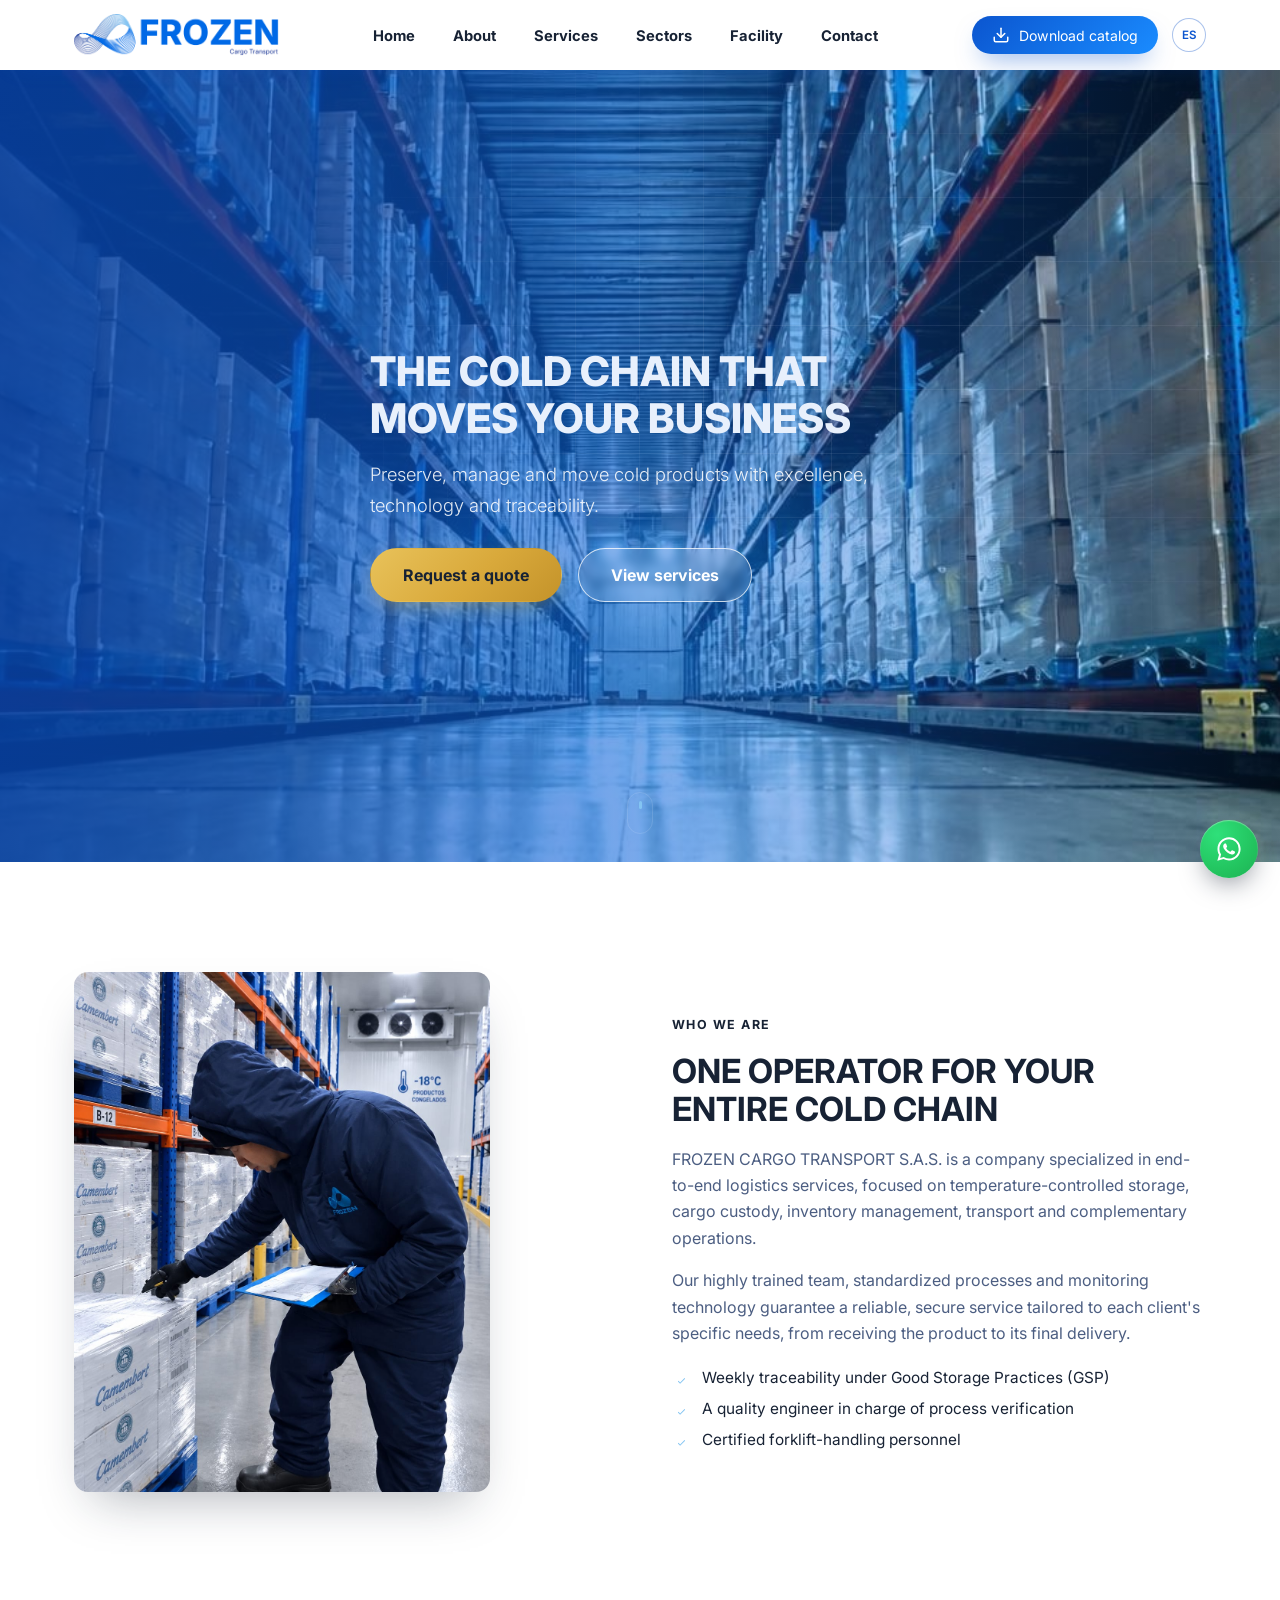
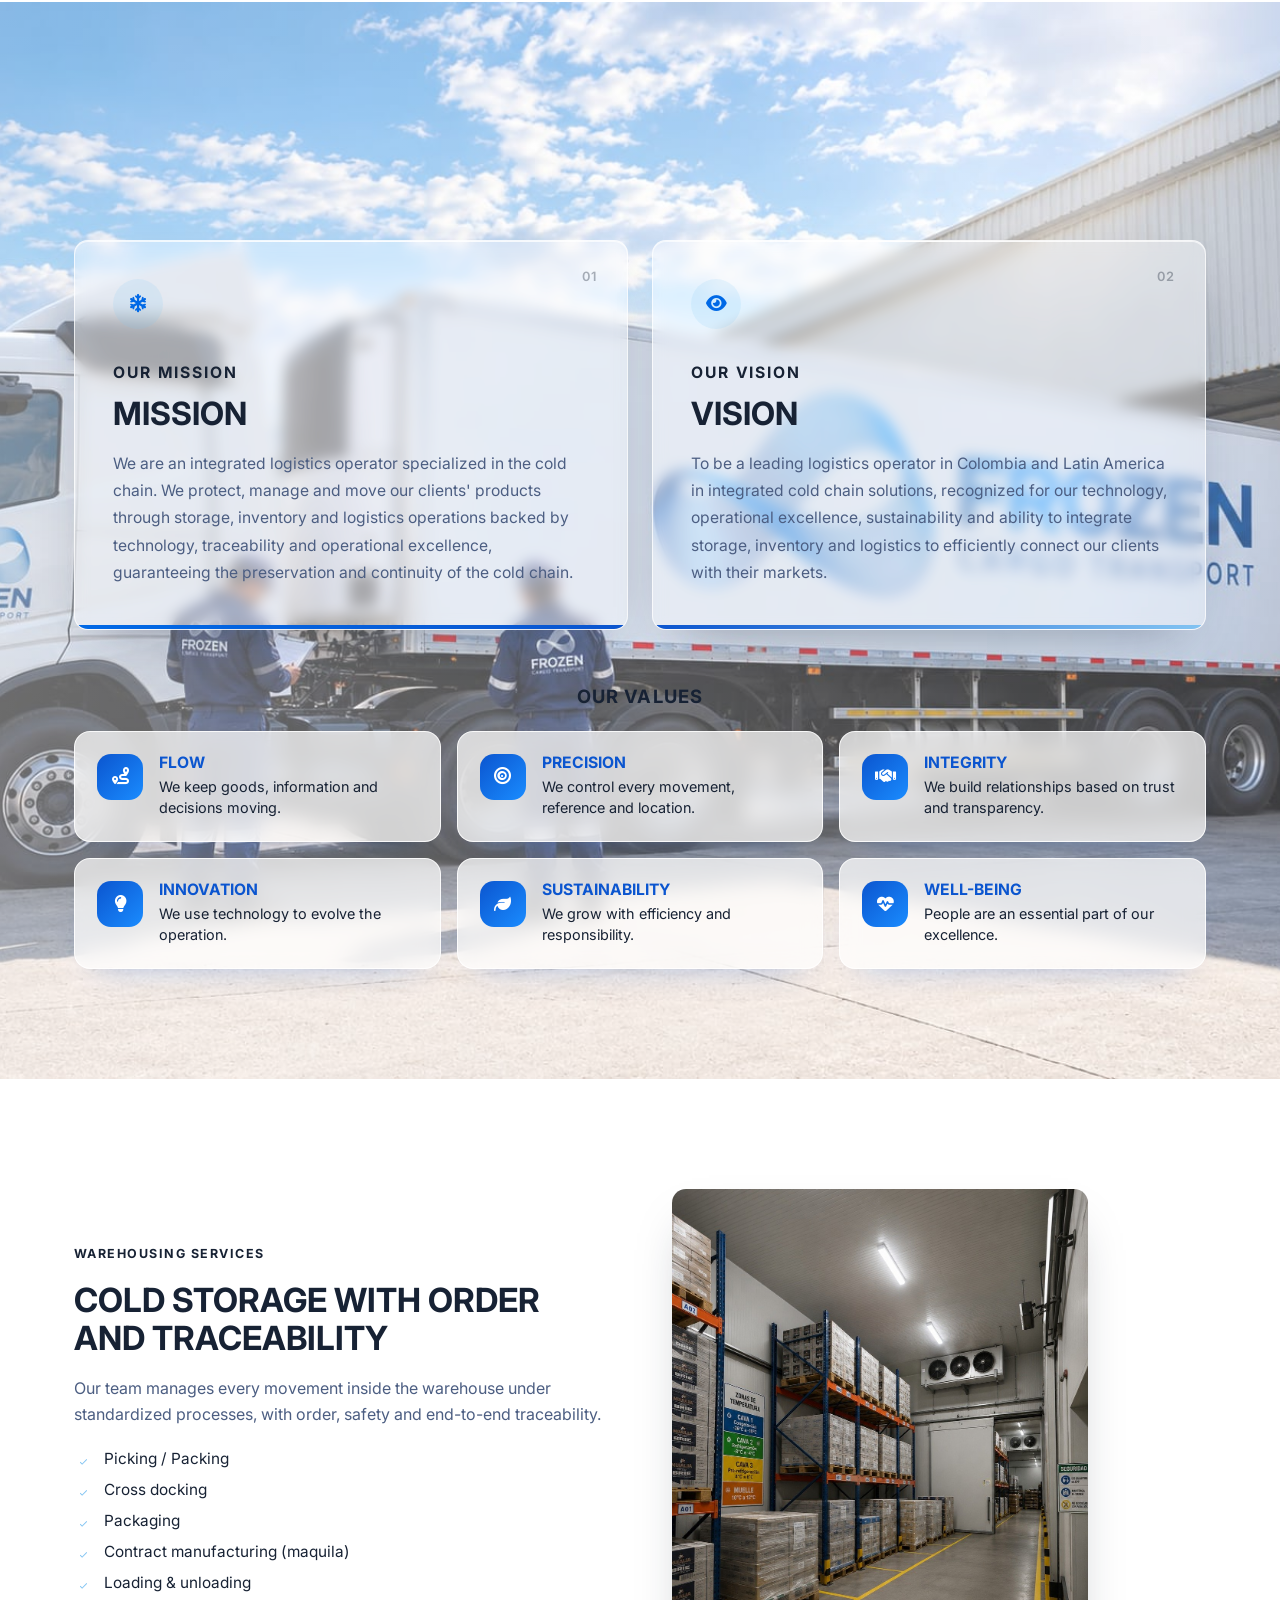
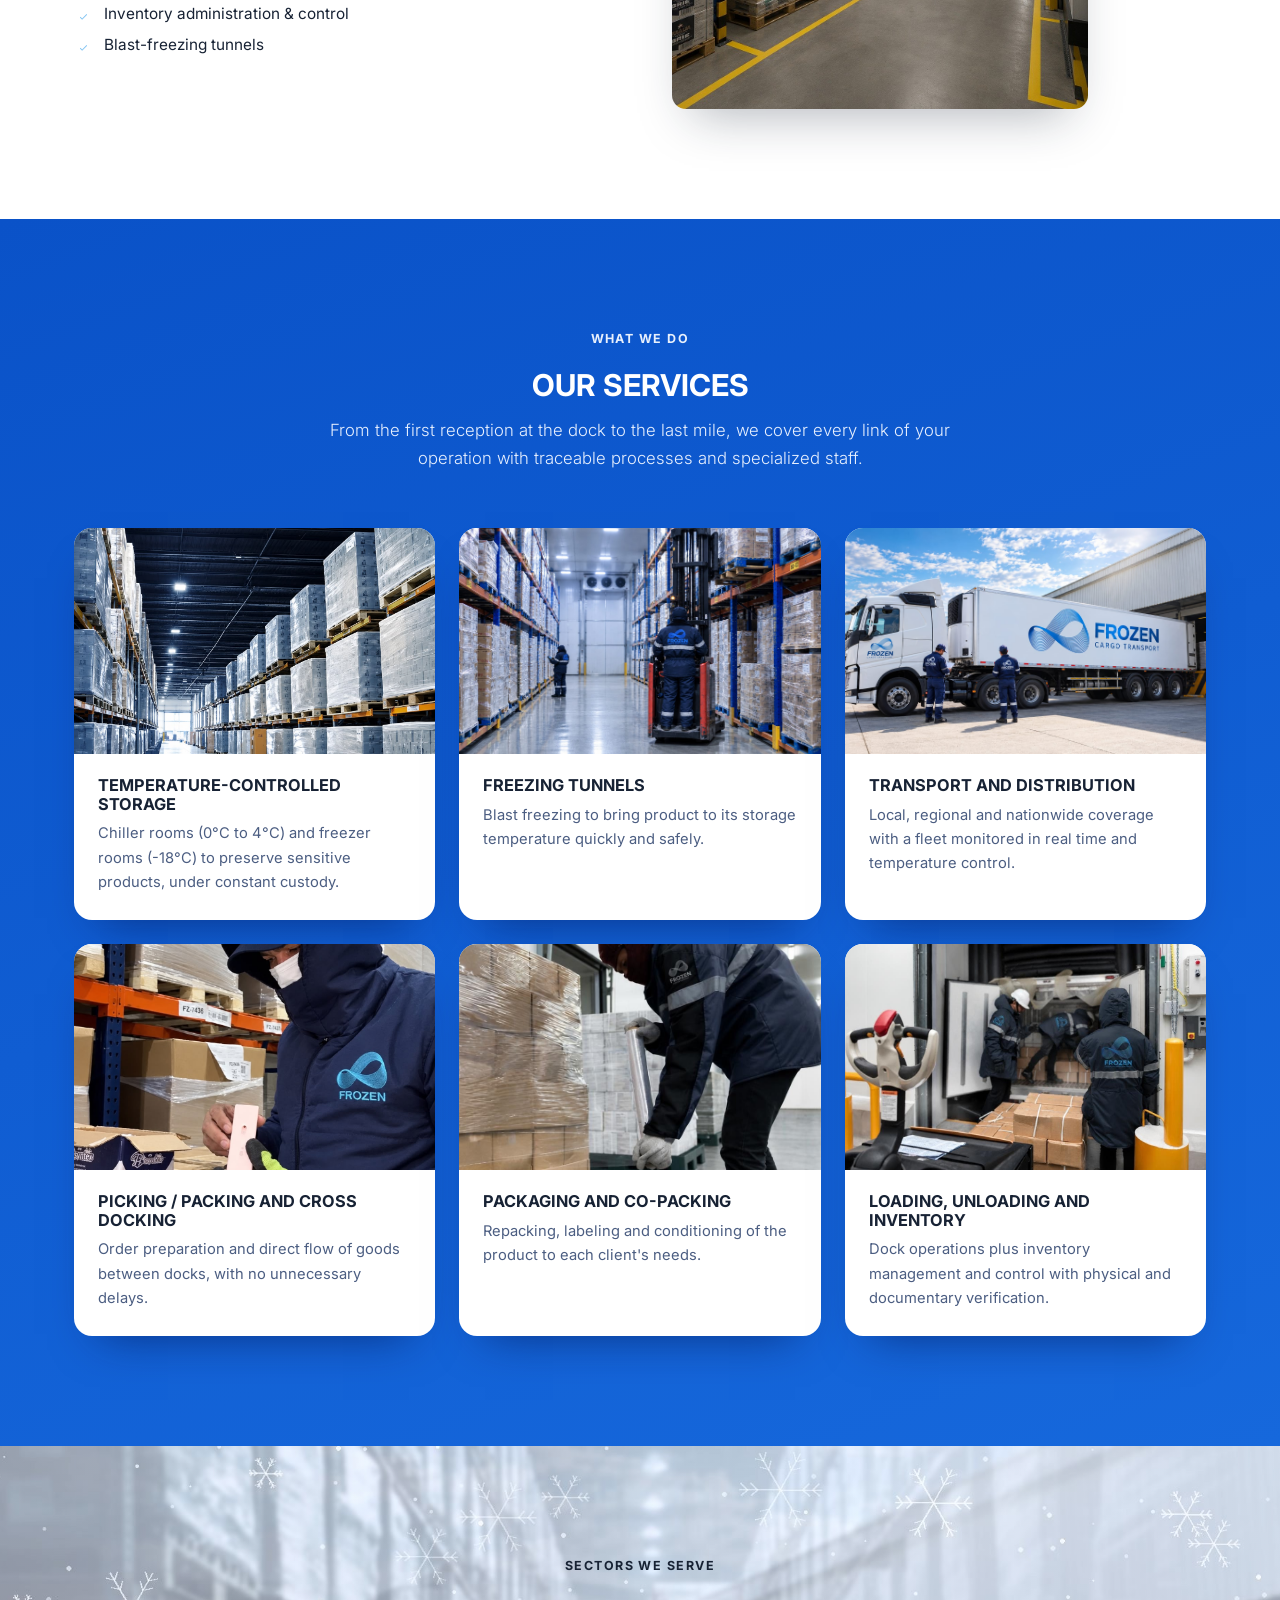
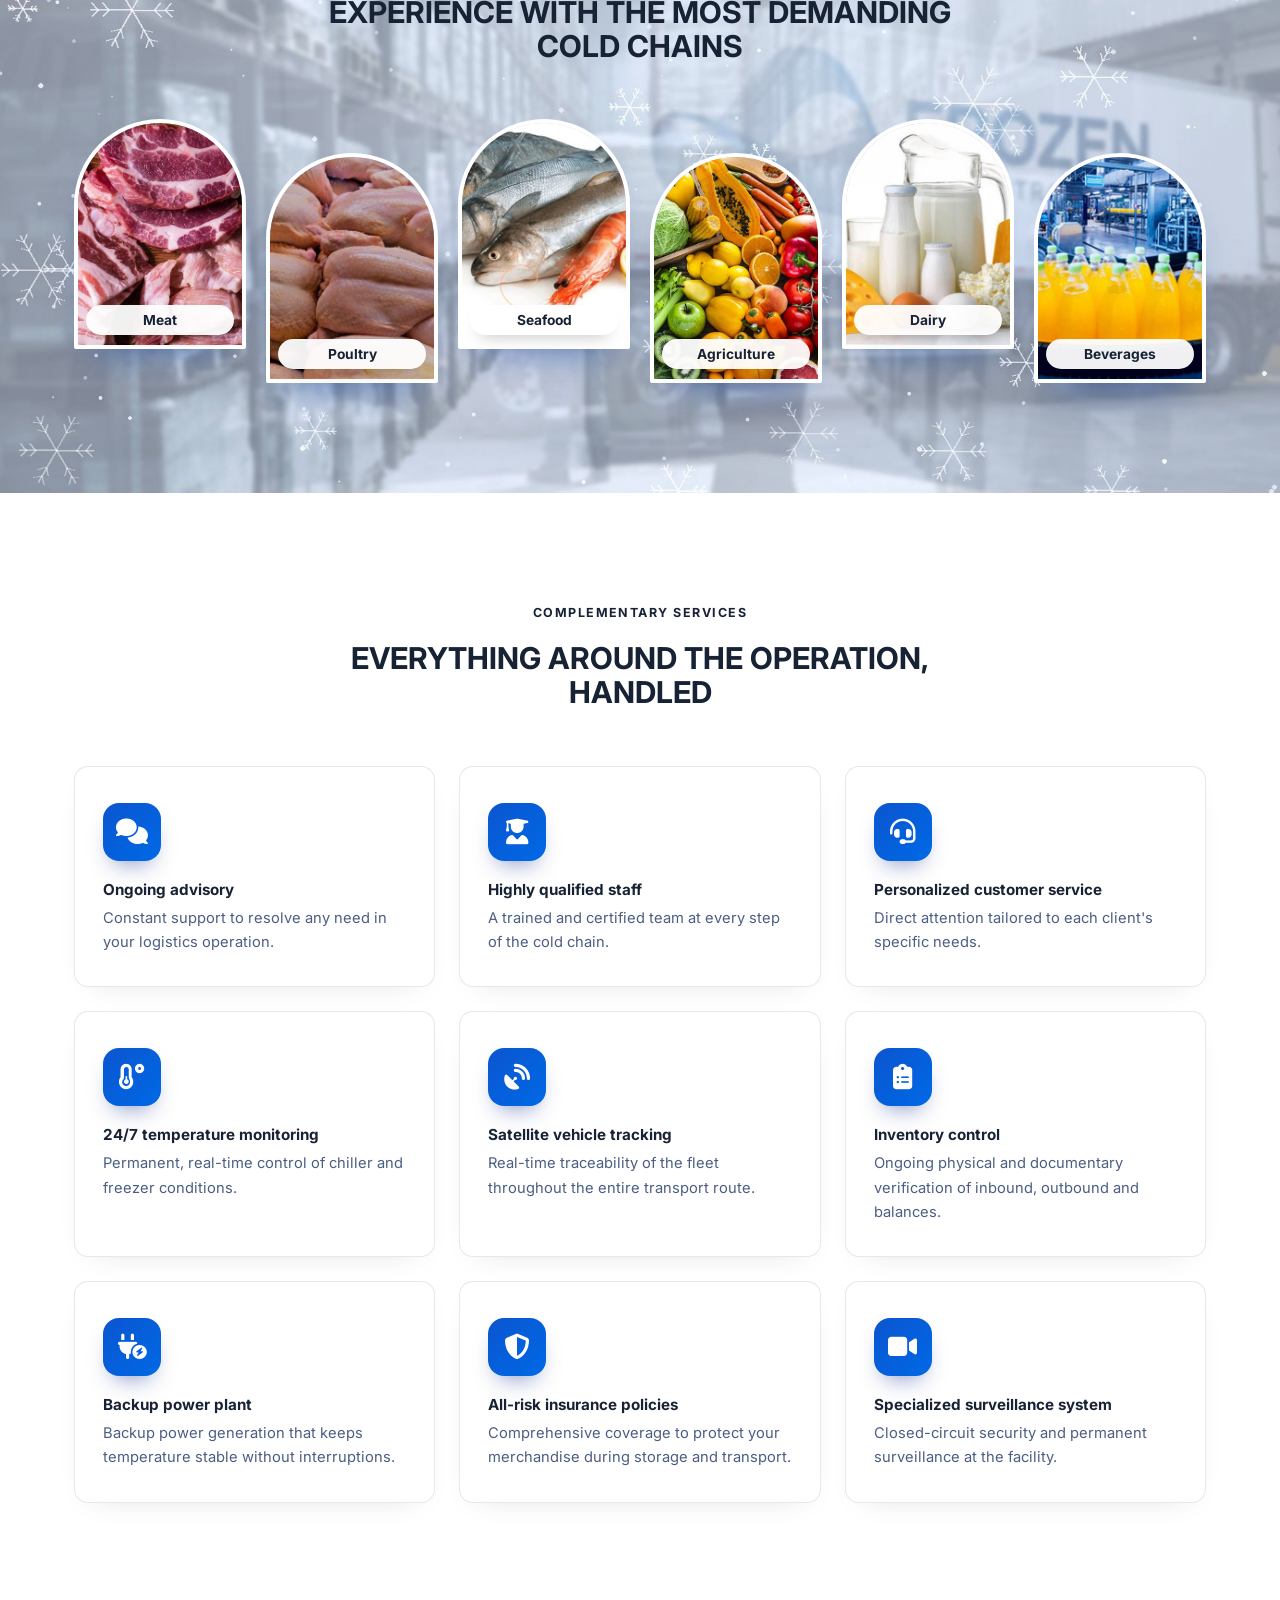
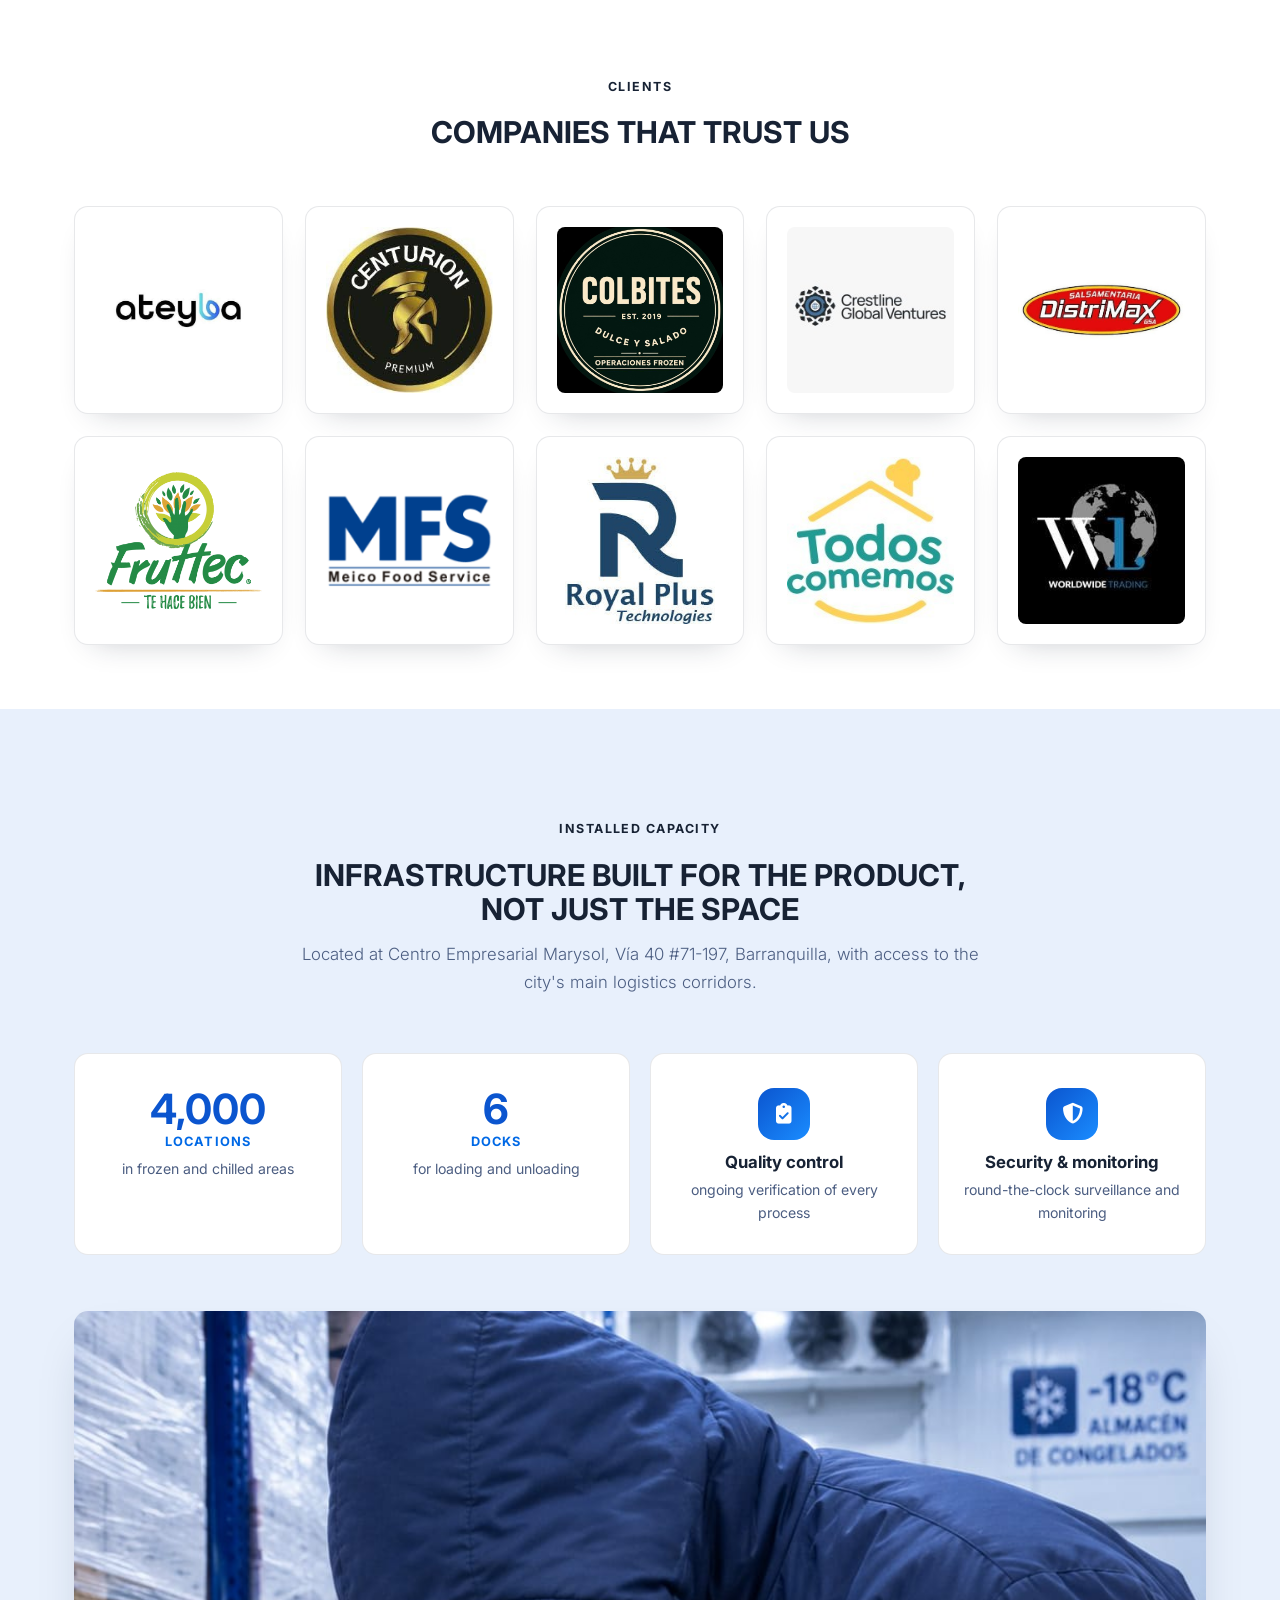
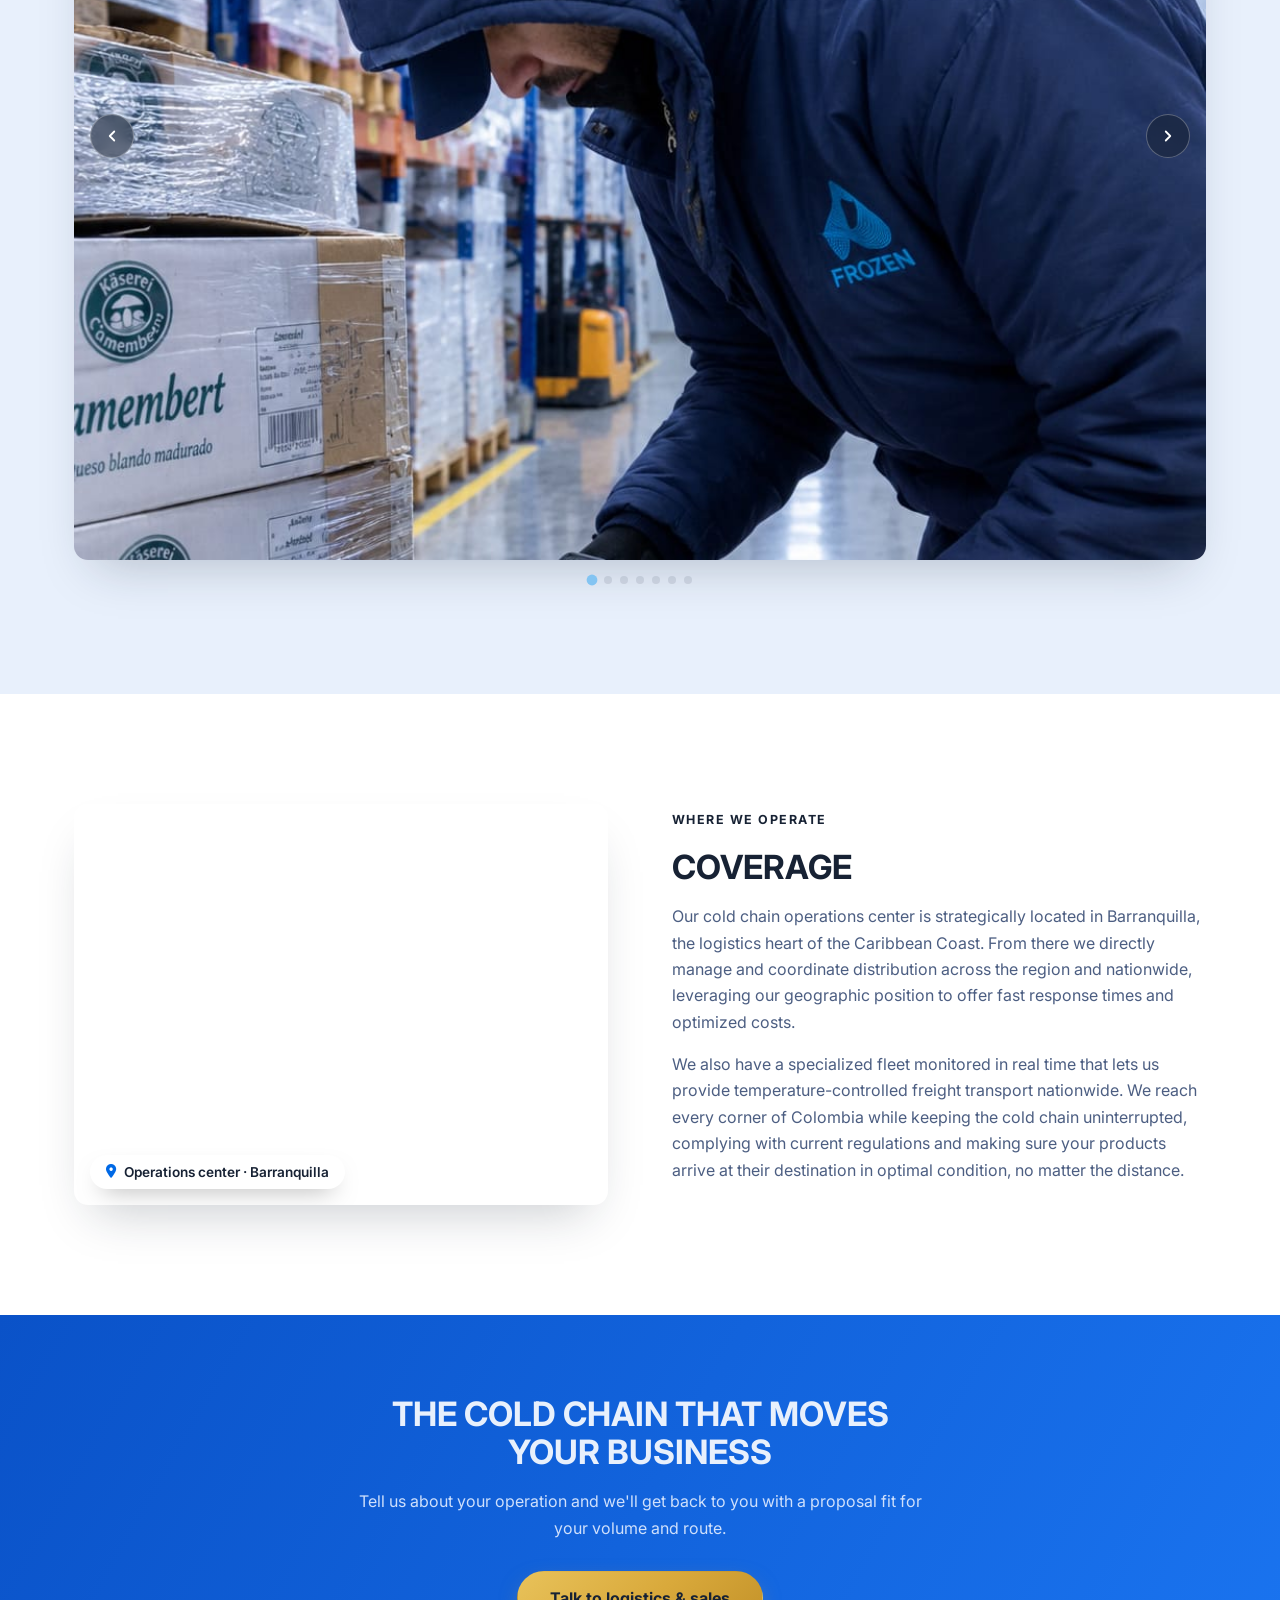
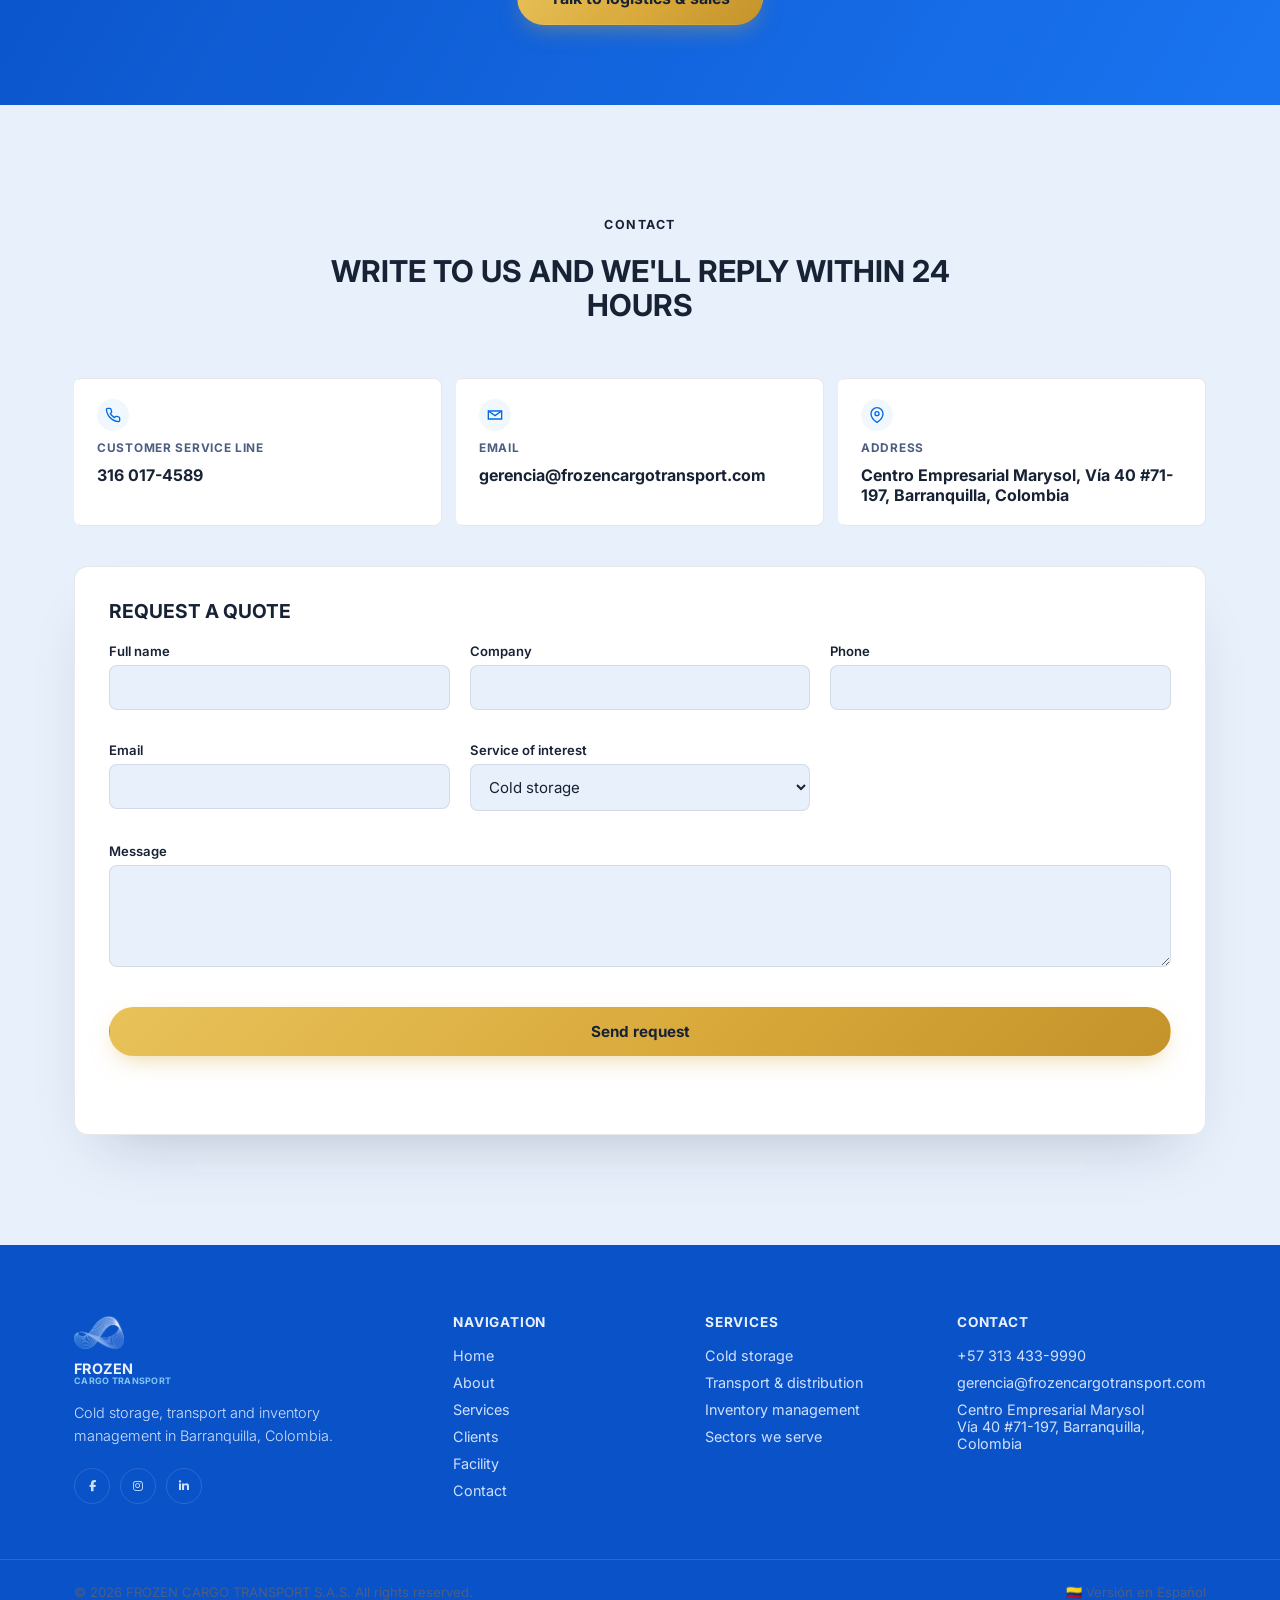
==== commit 3cfa7db7: "Correciones escritas" ====
--- a/index.html
+++ b/index.html
@@ -8,7 +8,7 @@
   <!-- ===== PRIMARY SEO ===== -->
   <title>FROZEN CARGO TRANSPORT™ | Cold Storage &amp; Refrigerated Transport in Barranquilla</title>
   <meta name="description"
-    content="Temperature-controlled storage, refrigerated transport and inventory management in Barranquilla, Colombia. 600 freezer pallet positions, 135 chiller positions, 3 loading docks. Request a quote today.">
+    content="Temperature-controlled storage, refrigerated transport and inventory management in Barranquilla, Colombia. Over 4,000 locations in frozen and chilled areas and 6 loading docks. Request a quote today.">
   <meta name="keywords"
     content="cold storage Barranquilla, freezer warehouse Colombia, refrigerated transport, cross docking, cold chain logistics Colombia">
   <meta name="author" content="FROZEN CARGO TRANSPORT S.A.S.">
@@ -414,14 +414,10 @@
   "email": "gerencia@frozencargotransport.com",
   "address": {
     "@type": "PostalAddress",
-    "streetAddress": "Cra. 69r #77-58",
-    "addressLocality": "Bogotá",
+    "streetAddress": "Centro Empresarial Marysol, Vía 40 #71-197",
+    "addressLocality": "Barranquilla",
+    "addressRegion": "Atlántico",
     "addressCountry": "CO"
-  },
-  "geo": {
-    "@type": "GeoCoordinates",
-    "latitude": 4.6889316,
-    "longitude": -74.0870641
   },
   "areaServed": ["Barranquilla", "Cartagena", "Caribbean Region", "Colombia"],
   "sameAs": [
@@ -446,11 +442,8 @@
   <!-- ============ HEADER ============ -->
   <header class="site-header" id="siteHeader">
     <div class="container header-inner">
-      <a href="#home" class="brand" aria-label="FROZEN CARGO TRANSPORT — Home">
-        <span class="brand-mark" aria-hidden="true">
-          <img src="assets/images/ICONO-NEGATIVO.png" alt="" width="48" height="32" loading="eager">
-        </span>
-        <span class="brand-text">FROZEN<em>CARGO TRANSPORT</em></span>
+      <a href="#home" class="brand brand--logo" aria-label="FROZEN CARGO TRANSPORT — Home">
+        <img src="assets/images/logo-horizontal.png" alt="FROZEN CARGO TRANSPORT" class="brand-logo" width="892" height="182" loading="eager">
       </a>
 
       <nav class="main-nav" id="mainNav" aria-label="Main navigation">
@@ -466,6 +459,7 @@
           <li><a href="#contact">Contact</a></li>
         </ul>
         <div class="main-nav-foot">
+          <a href="assets/downloads/catalogo-frozen-logistica.pdf" class="main-nav-catalog" download><svg width="18" height="18" viewBox="0 0 24 24" fill="none" stroke="currentColor" stroke-width="2" stroke-linecap="round" stroke-linejoin="round" aria-hidden="true"><path d="M21 15v4a2 2 0 0 1-2 2H5a2 2 0 0 1-2-2v-4"/><polyline points="7 10 12 15 17 10"/><line x1="12" y1="15" x2="12" y2="3"/></svg>Download catalog</a>
           <a href="https://wa.me/573134339990?text=Hi%2C%20I%27d%20like%20information%20about%20your%20storage%20and%20transport%20services."
             class="main-nav-whatsapp" target="_blank" rel="noopener noreferrer">
             <svg width="16" height="16" viewBox="0 0 32 32" aria-hidden="true">
@@ -479,7 +473,8 @@
       </nav>
 
       <div class="header-actions">
-        <a href="./es/index.html" hreflang="es" lang="es" class="lang-switch">ES</a>
+        <a href="assets/downloads/catalogo-frozen-logistica.pdf" class="btn-catalog btn-catalog--sm" download><svg width="18" height="18" viewBox="0 0 24 24" fill="none" stroke="currentColor" stroke-width="2" stroke-linecap="round" stroke-linejoin="round" aria-hidden="true"><path d="M21 15v4a2 2 0 0 1-2 2H5a2 2 0 0 1-2-2v-4"/><polyline points="7 10 12 15 17 10"/><line x1="12" y1="15" x2="12" y2="3"/></svg><span>Download catalog</span></a>
+        <a href="es/index.html" hreflang="es" lang="es" class="lang-switch">ES</a>
       </div>
 
       <button class="nav-toggle" id="navToggle" aria-label="Open menu" aria-expanded="false" aria-controls="mainNav">
@@ -488,30 +483,6 @@
     </div>
   </header>
 
-  <!-- ============ IDENTITY / CATALOG ============ -->
-  <div class="identity-banner">
-    <div class="container identity-banner-inner">
-      <div class="identity-brand">
-        <img src="assets/images/ICONO.png" alt="FROZEN CARGO TRANSPORT" class="identity-logo" width="160" height="137"
-          loading="eager">
-        <div>
-          <p class="identity-name">FROZEN <em> CARGO TRANSPORT</em></p>
-          <p class="identity-tagline">Integrated logistics solutions · Cold chain specialists</p>
-        </div>
-      </div>
-
-      <a href="assets/downloads/catalogo-frozen-logistica.pdf" class="btn-catalog" download>
-        <svg width="18" height="18" viewBox="0 0 24 24" fill="none" stroke="currentColor" stroke-width="2"
-          stroke-linecap="round" stroke-linejoin="round" aria-hidden="true">
-          <path d="M21 15v4a2 2 0 0 1-2 2H5a2 2 0 0 1-2-2v-4" />
-          <polyline points="7 10 12 15 17 10" />
-          <line x1="12" y1="15" x2="12" y2="3" />
-        </svg>
-        Download catalog
-      </a>
-    </div>
-  </div>
-
   <main id="content">
 
     <!-- ============ HERO ============ -->
@@ -524,19 +495,13 @@
       <div class="container hero-inner">
         <div class="hero-copy reveal-up">
           <p class="eyebrow"></p>
-          <h1>A cold chain that doesn't break, from warehouse to destination.</h1>
-          <p class="hero-lead">Temperature-controlled storage, transport and inventory management for businesses that
-            can't afford to lose a single degree. Real traceability, 24/7 security and nationwide dispatch.</p>
+          <h1>The cold chain that moves your business</h1>
+          <p class="hero-lead">Preserve, manage and move cold products with excellence, technology and traceability.</p>
           <div class="hero-cta">
             <a href="#contact" class="btn btn-primary btn-lg">Request a quote</a>
             <a href="#services" class="btn btn-ghost btn-lg">View services</a>
           </div>
-          <div class="hero-trust">
-            <div class="trust-item"><strong>600</strong><span>freezer pallet positions</span></div>
-            <div class="trust-item"><strong>135</strong><span>chiller pallet positions</span></div>
-            <div class="trust-item"><strong>3</strong><span>loading docks</span></div>
-            <div class="trust-item"><strong>24/7</strong><span>security & monitoring</span></div>
-          </div>
+          
         </div>
       </div>
 
@@ -577,50 +542,62 @@
     <section class="section frozen-purpose" id="mission-vision">
       <div class="container">
         <div class="section-head reveal-up frozen-purpose-head">
-          <p class="eyebrow">Our purpose</p>
-          <h2>Where we are going, and what drives us</h2>
-          <p class="section-lead">
-            A clear vision for the future, supported by a mission focused on protecting every link of the cold chain.
-          </p>
+          <p class="eyebrow">Our identity</p>
+          <h2>Mission, vision and values</h2>
         </div>
 
         <div class="frozen-purpose-grid">
-          <article class="frozen-purpose-card frozen-purpose-card--vision reveal-up">
+          <article class="frozen-purpose-card frozen-purpose-card--mission reveal-up">
             <div class="frozen-purpose-number">01</div>
             <div class="frozen-purpose-icon" aria-hidden="true">
-              <i class="fa-solid fa-eye"></i>
+              <i class="fa-solid fa-snowflake"></i>
             </div>
             <div class="frozen-purpose-content">
-              <p class="eyebrow">Vision · 2030</p>
-              <h3>VISIÓN FROZEN 2030</h3>
-              <p>
-                Ser un operador logístico referente en Colombia y Latinoamérica en soluciones integrales de cadena de
-                frío,
-                reconocidos por nuestra tecnología, excelencia operacional, sostenibilidad y capacidad de integrar
-                almacenamiento, inventarios y logística para conectar de manera eficiente a nuestros clientes con sus
-                mercados.
-              </p>
+              <p class="eyebrow">Our mission</p>
+              <h3>MISSION</h3>
+              <p>We are an integrated logistics operator specialized in the cold chain. We protect, manage and move our clients' products through storage, inventory and logistics operations backed by technology, traceability and operational excellence, guaranteeing the preservation and continuity of the cold chain.</p>
             </div>
           </article>
 
-          <article class="frozen-purpose-card frozen-purpose-card--mission reveal-up" style="--delay:100ms">
+          <article class="frozen-purpose-card frozen-purpose-card--vision reveal-up" style="--delay:100ms">
             <div class="frozen-purpose-number">02</div>
             <div class="frozen-purpose-icon" aria-hidden="true">
-              <i class="fa-solid fa-snowflake"></i>
+              <i class="fa-solid fa-eye"></i>
             </div>
             <div class="frozen-purpose-content">
-              <p class="eyebrow">Our mission</p>
-              <h3>MISIÓN FROZEN</h3>
-              <p>
-                Somos un operador logístico integral especializado en cadena de frío. Protegemos, gestionamos y
-                movilizamos
-                los productos de nuestros clientes mediante soluciones de almacenamiento, inventario y distribución
-                soportadas en tecnología, trazabilidad y excelencia operacional, garantizando la conservación y
-                continuidad
-                de la cadena de frío.
-              </p>
+              <p class="eyebrow">Our vision</p>
+              <h3>VISION</h3>
+              <p>To be a leading logistics operator in Colombia and Latin America in integrated cold chain solutions, recognized for our technology, operational excellence, sustainability and ability to integrate storage, inventory and logistics to efficiently connect our clients with their markets.</p>
             </div>
           </article>
+        </div>
+
+        <h3 class="values-title reveal-up">Our values</h3>
+        <div class="values-grid">
+          <div class="value-card reveal-up" style="--delay:0ms">
+            <span class="value-icon" aria-hidden="true"><i class="fa-solid fa-route"></i></span>
+            <div><h4>Flow</h4><p>We keep goods, information and decisions moving.</p></div>
+          </div>
+          <div class="value-card reveal-up" style="--delay:60ms">
+            <span class="value-icon" aria-hidden="true"><i class="fa-solid fa-bullseye"></i></span>
+            <div><h4>Precision</h4><p>We control every movement, reference and location.</p></div>
+          </div>
+          <div class="value-card reveal-up" style="--delay:120ms">
+            <span class="value-icon" aria-hidden="true"><i class="fa-solid fa-handshake"></i></span>
+            <div><h4>Integrity</h4><p>We build relationships based on trust and transparency.</p></div>
+          </div>
+          <div class="value-card reveal-up" style="--delay:180ms">
+            <span class="value-icon" aria-hidden="true"><i class="fa-solid fa-lightbulb"></i></span>
+            <div><h4>Innovation</h4><p>We use technology to evolve the operation.</p></div>
+          </div>
+          <div class="value-card reveal-up" style="--delay:240ms">
+            <span class="value-icon" aria-hidden="true"><i class="fa-solid fa-leaf"></i></span>
+            <div><h4>Sustainability</h4><p>We grow with efficiency and responsibility.</p></div>
+          </div>
+          <div class="value-card reveal-up" style="--delay:300ms">
+            <span class="value-icon" aria-hidden="true"><i class="fa-solid fa-heart-pulse"></i></span>
+            <div><h4>Well-being</h4><p>People are an essential part of our excellence.</p></div>
+          </div>
         </div>
       </div>
     </section>
@@ -630,15 +607,15 @@
       <div class="container split split-reverse">
         <div class="media-single reveal-up">
           <div class="media-frame">
-            <img src="assets/images/bodega organizada fria.jpg"
-              alt="FROZEN CARGO TRANSPORT staff checking inventory in the aisles of the refrigerated warehouse"
+            <img src="assets/images/zonas-temperatura-camara-fria.jpg"
+              alt="Cold room aisle at FROZEN with marked temperature zones and organized pallets"
               loading="lazy" width="1086" height="1448">
           </div>
         </div>
 
         <div class="split-copy reveal-up" style="--delay:100ms">
           <p class="eyebrow">Warehousing services</p>
-          <h2>An organized warehouse is an efficient operation</h2>
+          <h2>Cold storage with order and traceability</h2>
           <p>Our team manages every movement inside the warehouse under standardized processes, with order, safety and
             end-to-end traceability.</p>
           <ul class="check-list">
@@ -659,48 +636,51 @@
       <div class="container">
         <div class="section-head reveal-up">
           <p class="eyebrow eyebrow-light">What we do</p>
-          <h2>Three pillars, one unbroken cold chain</h2>
-          <p class="section-lead">From the first receipt at the dock to the last mile, we cover every link in your
-            operation with traceable processes and specialized staff.</p>
-        </div>
-
-        <div class="service-list">
-          <article class="service-row reveal-up">
-            <div class="service-num"><span>01</span><i class="fa-solid fa-snowflake" aria-hidden="true"></i></div>
-            <div class="service-body">
+          <h2>Our services</h2>
+          <p class="section-lead">From the first reception at the dock to the last mile, we cover every link of your operation with traceable processes and specialized staff.</p>
+        </div>
+
+        <div class="svc-grid">
+          <article class="svc-card reveal-up" style="--delay:0ms">
+            <div class="svc-media"><img src="assets/images/caidad%202.jpeg" alt="Refrigerated warehouse with pallets of product" loading="lazy"></div>
+            <div class="svc-body">
               <h3>Temperature-controlled storage</h3>
-              <p>Chiller rooms (0°C to 4°C) and freezer rooms (-18°C) designed to preserve temperature-sensitive
-                products, with inventory custody and management under constant control.</p>
+              <p>Chiller rooms (0°C to 4°C) and freezer rooms (-18°C) to preserve sensitive products, under constant custody.</p>
             </div>
           </article>
-
-          <article class="service-row reveal-up" style="--delay:80ms">
-            <div class="service-num"><span>02</span><i class="fa-solid fa-truck-fast" aria-hidden="true"></i></div>
-            <div class="service-body">
-              <h3>Transport & distribution</h3>
-              <p>Local, regional and national coverage with real-time traceability, including direct transfers to and
-                from the ports of Barranquilla and Cartagena.</p>
-              <ul class="pill-list">
-                <li>Consolidated transport</li>
-                <li>Last-mile delivery</li>
-                <li>Nationwide palletized cargo</li>
-                <li>Port transfers — Barranquilla / Cartagena</li>
-              </ul>
+          <article class="svc-card reveal-up" style="--delay:80ms">
+            <div class="svc-media"><img src="assets/images/bodega-org.jpeg" alt="Forklift in a cold room aisle" loading="lazy"></div>
+            <div class="svc-body">
+              <h3>Freezing tunnels</h3>
+              <p>Blast freezing to bring product to its storage temperature quickly and safely.</p>
             </div>
           </article>
-
-          <article class="service-row reveal-up" style="--delay:160ms">
-            <div class="service-num"><span>03</span><i class="fa-solid fa-boxes-stacked" aria-hidden="true"></i></div>
-            <div class="service-body">
-              <h3>Inventory management & traceability</h3>
-              <p>Physical and documentary verification of every movement, with inbound, outbound and balance reports
-                handled under strict confidentiality.</p>
-              <ul class="pill-list">
-                <li>Physical & documentary verification</li>
-                <li>Inventory system logging</li>
-                <li>Movement reporting</li>
-                <li>Joint monthly physical inventories</li>
-              </ul>
+          <article class="svc-card reveal-up" style="--delay:160ms">
+            <div class="svc-media"><img src="assets/images/transporte.jpeg" alt="FROZEN refrigerated truck and its staff" loading="lazy"></div>
+            <div class="svc-body">
+              <h3>Transport and distribution</h3>
+              <p>Local, regional and nationwide coverage with a fleet monitored in real time and temperature control.</p>
+            </div>
+          </article>
+          <article class="svc-card reveal-up" style="--delay:0ms">
+            <div class="svc-media"><img src="assets/images/calidad%201.jpeg" alt="Operator verifying product with a scanner" loading="lazy"></div>
+            <div class="svc-body">
+              <h3>Picking / Packing and cross docking</h3>
+              <p>Order preparation and direct flow of goods between docks, with no unnecessary delays.</p>
+            </div>
+          </article>
+          <article class="svc-card reveal-up" style="--delay:80ms">
+            <div class="svc-media"><img src="assets/images/embalaje-pallet.jpg" alt="FROZEN operator stretch-wrapping a pallet" loading="lazy"></div>
+            <div class="svc-body">
+              <h3>Packaging and co-packing</h3>
+              <p>Repacking, labeling and conditioning of the product to each client's needs.</p>
+            </div>
+          </article>
+          <article class="svc-card reveal-up" style="--delay:160ms">
+            <div class="svc-media"><img src="assets/images/descargue-camion.jpg" alt="FROZEN staff unloading boxes from a refrigerated truck" loading="lazy"></div>
+            <div class="svc-body">
+              <h3>Loading, unloading and inventory</h3>
+              <p>Dock operations plus inventory management and control with physical and documentary verification.</p>
             </div>
           </article>
         </div>
@@ -847,30 +827,29 @@
         <div class="section-head reveal-up">
           <p class="eyebrow">Installed capacity</p>
           <h2>Infrastructure built for the product, not just the space</h2>
-          <p class="section-lead">Located at Cra. 69r #77-58 in Bogotá, with access to the city's main logistics
-            corridors.</p>
+          <p class="section-lead">Located at Centro Empresarial Marysol, Vía 40 #71-197, Barranquilla, with access to the city's main logistics corridors.</p>
         </div>
 
         <div class="stat-grid">
           <div class="stat-card reveal-up">
-            <span class="stat-num" data-count="600">0</span>
-            <span class="stat-unit">pallets</span>
-            <p>across three levels, freezer area</p>
+            <span class="stat-num" data-count="4000">0</span>
+            <span class="stat-unit">locations</span>
+            <p>in frozen and chilled areas</p>
           </div>
           <div class="stat-card reveal-up" style="--delay:80ms">
-            <span class="stat-num" data-count="135">0</span>
-            <span class="stat-unit">pallets</span>
-            <p>in the chiller area</p>
-          </div>
-          <div class="stat-card reveal-up" style="--delay:160ms">
-            <span class="stat-num" data-count="3">0</span>
+            <span class="stat-num" data-count="6">0</span>
             <span class="stat-unit">docks</span>
             <p>for loading and unloading</p>
           </div>
-          <div class="stat-card reveal-up" style="--delay:240ms">
-            <span class="stat-num" data-count="24">0</span>
-            <span class="stat-unit">h / 7 days</span>
-            <p>security and monitoring</p>
+          <div class="stat-card stat-card--icon reveal-up" style="--delay:160ms">
+            <span class="stat-icon" aria-hidden="true"><i class="fa-solid fa-clipboard-check"></i></span>
+            <span class="stat-unit stat-unit--title">Quality control</span>
+            <p>ongoing verification of every process</p>
+          </div>
+          <div class="stat-card stat-card--icon reveal-up" style="--delay:240ms">
+            <span class="stat-icon" aria-hidden="true"><i class="fa-solid fa-shield-halved"></i></span>
+            <span class="stat-unit stat-unit--title">Security & monitoring</span>
+            <p>round-the-clock surveillance and monitoring</p>
           </div>
         </div>
 
@@ -884,7 +863,12 @@
             loading="lazy">
           <img src="assets/images/caidad%202.jpeg" alt="Pallet racks and products in the cold storage warehouse"
             loading="lazy">
-          <img src="assets/images/calidad%203.jpeg" alt="Interior of the refrigerated warehouse and storage area"
+          <img src="assets/images/bodega-organizada-personal.jpg"
+            alt="Warehouse aisle with position markings and safety zones"
+            loading="lazy">
+          <img src="assets/images/etiquetado-pallet.jpg" alt="FROZEN operator checking the labels on a pallet"
+            loading="lazy">
+          <img src="assets/images/descargue-camion.jpg" alt="FROZEN staff unloading boxes from a refrigerated truck"
             loading="lazy">
         </div>
         <div class="gallery-dots" id="galleryDots"></div>
@@ -895,31 +879,18 @@
     <section class="section" id="coverage">
       <div class="container split split-reverse">
         <div class="split-copy reveal-up">
-          <p class="eyebrow">Coverage</p>
-          <h2>From the Caribbean ports to anywhere in the country</h2>
-          <p>We operate local, regional and nationwide transport, with direct transfers to and from the ports of
-            Barranquilla and Cartagena, the natural gateway for foreign trade on Colombia's Caribbean coast.</p>
-          <div class="coverage-list">
-            <div class="coverage-item">
-              <strong>Caribbean region</strong>
-              <span>Local and regional distribution, including last-mile delivery</span>
-            </div>
-            <div class="coverage-item">
-              <strong>Nationwide</strong>
-              <span>Ground transport of palletized cargo across the country</span>
-            </div>
-            <div class="coverage-item">
-              <strong>Ports</strong>
-              <span>Direct transfers to and from Barranquilla and Cartagena</span>
-            </div>
-          </div>
+          <p class="eyebrow">Where we operate</p>
+          <h2>Coverage</h2>
+          <p>Our cold chain operations center is strategically located in Barranquilla, the logistics heart of the Caribbean Coast. From there we directly manage and coordinate distribution across the region and nationwide, leveraging our geographic position to offer fast response times and optimized costs.</p>
+          <p>We also have a specialized fleet monitored in real time that lets us provide temperature-controlled freight transport nationwide. We reach every corner of Colombia while keeping the cold chain uninterrupted, complying with current regulations and making sure your products arrive at their destination in optimal condition, no matter the distance.</p>
         </div>
         <div class="map-wrap reveal-up" style="--delay:100ms">
           <div class="map-frame">
-            <iframe src="https://www.google.com/maps?q=4.6889316,-74.0870641&z=17&output=embed" width="100%"
+            <iframe src="https://www.google.com/maps?q=Centro+Empresarial+Marysol,+V%C3%ADa+40+%2371-197,+Barranquilla,+Colombia&z=6&output=embed" width="100%"
               height="100%" style="border:0;" allowfullscreen="" loading="lazy"
               referrerpolicy="no-referrer-when-downgrade"
-              title="FROZEN CARGO S.A.S. location in Bogotá, Colombia"></iframe>
+              title="FROZEN CARGO TRANSPORT location in Barranquilla, Colombia"></iframe>
+            <span class="map-chip"><i class="fa-solid fa-location-dot" aria-hidden="true"></i> Operations center · Barranquilla</span>
           </div>
         </div>
       </div>
@@ -928,7 +899,7 @@
     <!-- ============ CTA BAND ============ -->
     <section class="cta-band reveal-up">
       <div class="container cta-band-inner">
-        <h2>Need to keep your product at the right temperature, the whole way?</h2>
+        <h2>The cold chain that moves your business</h2>
         <p>Tell us about your operation and we'll get back to you with a proposal fit for your volume and route.</p>
         <a href="#contact" class="btn btn-primary btn-lg">Talk to logistics & sales</a>
       </div>
@@ -985,7 +956,7 @@
               </span>
 
               <span class="contact-role">Address</span>
-              <span class="contact-value">Cra. 69r #77-58, Bogotá, Colombia</span>
+              <span class="contact-value">Centro Empresarial Marysol, Vía 40 #71-197, Barranquilla, Colombia</span>
             </div>
 
           </div>
@@ -1084,7 +1055,7 @@
         <ul>
           <li><a href="tel:+573134339990">+57 313 433-9990</a></li>
           <li><a href="mailto:gerencia@frozencargotransport.com">gerencia@frozencargotransport.com</a></li>
-          <li>Cra. 69r #77-58<br>Bogotá, Colombia</li>
+          <li>Centro Empresarial Marysol<br>Vía 40 #71-197, Barranquilla, Colombia</li>
         </ul>
       </div>
     </div>
--- a/css/style.css
+++ b/css/style.css
@@ -14,8 +14,8 @@
   --frost-dim: #8FB0ED;
   --cyan: #83C4F2;
   --cyan-dim: #0069E6;
-  --amber: #FF8A3D;
-  --amber-dim: #E67328;
+  --amber: #D9A93B;
+  --amber-dim: #BF8F24;
   --slate: #4C5E82;
   --ink: #172234;
   --white: #FFFFFF;
@@ -161,12 +161,12 @@
 .btn-primary {
   background: var(--amber);
   color: var(--ink);
-  box-shadow: 0 8px 24px -8px rgba(255, 138, 61, .6);
+  box-shadow: 0 8px 24px -8px rgba(217, 169, 59, .55);
 }
 
 .btn-primary:hover {
   transform: translateY(-2px);
-  box-shadow: 0 12px 28px -8px rgba(255, 138, 61, .75);
+  box-shadow: 0 12px 28px -8px rgba(217, 169, 59, .7);
   background: var(--amber-dim);
 }
 
@@ -365,7 +365,7 @@
   min-height: 88svh;
   display: flex;
   align-items: center;
-  background-image: url('../assets/images/almacen-frio.png');
+  background-image: url('../assets/images/hero-pasillo.jpg');
   background-position: center;
   background-size: cover;
   background-repeat: no-repeat;
@@ -1981,3 +1981,176 @@
   .main-nav li.nav-extra { display: none; }
   .main-nav ul { gap: 38px; }
 }
+
+/* Botón dorado */
+.btn-primary { background: linear-gradient(135deg, #E8C25A 0%, #D9A93B 55%, #C4932A 100%); }
+.btn-primary:hover { background: linear-gradient(135deg, #F0CC6A 0%, #E0B040 55%, #C99A2E 100%); }
+
+
+/* =====================================================================
+   AJUSTES DE REVISIÓN (cliente): azules más brillantes, header limpio,
+   hero, identidad, servicios con imágenes, sectores, capacidad
+   ===================================================================== */
+
+:root {
+  --navy-deep: #0A52C8;   /* antes casi negro */
+  --navy: #0B55CF;
+  --navy-soft: #1A74F0;
+  --frost-dim: #CFE0FC;
+}
+
+/* ---------- Header: una sola barra, logo horizontal sobre blanco ---------- */
+.site-header,
+.site-header.is-scrolled {
+  background: #fff;
+  box-shadow: 0 8px 26px -18px rgba(10, 82, 200, .45);
+}
+.site-header.is-scrolled { background: rgba(255, 255, 255, .95); backdrop-filter: blur(12px); }
+.brand--logo { display: flex; align-items: center; }
+.brand-logo { height: 42px; width: auto; display: block; }
+.site-header.is-scrolled .brand-logo { height: 38px; }
+.main-nav a { color: var(--ink); font-weight: 600; }
+.main-nav a::after { background: var(--cyan-dim); }
+.main-nav a:hover { color: var(--cyan-dim); }
+.lang-switch { border-color: rgba(10, 82, 200, .35); color: var(--navy); background: #fff; }
+.lang-switch:hover { border-color: var(--cyan-dim); color: var(--cyan-dim); }
+.nav-toggle span { background: var(--ink); }
+.nav-toggle[aria-expanded="true"] span { background: #fff; }
+
+.btn-catalog { background: linear-gradient(135deg, #0B55CF 0%, #1A8CFF 100%); box-shadow: 0 12px 26px -10px rgba(11, 85, 207, .55); }
+.btn-catalog--sm { padding: 10px 20px; font-size: .88rem; }
+.header-actions { gap: 14px; }
+.main-nav-catalog { display: none; }
+
+@media (max-width: 820px) {
+  .site-header.is-scrolled { background: #fff; }
+  .brand-logo { height: 34px; }
+  .main-nav a { color: #fff; }
+  .main-nav a:hover { color: #fff; }
+  .main-nav-catalog {
+    display: inline-flex; align-items: center; justify-content: center; gap: 8px;
+    width: 100%; padding: 12px 20px; border-radius: 999px;
+    border: 1px solid rgba(255, 255, 255, .55); color: #fff !important;
+    font-size: .95rem !important; font-weight: 600;
+  }
+  .header-actions .btn-catalog--sm { display: none; }
+}
+
+/* ---------- Hero ---------- */
+.hero {
+  background-image: url('../assets/images/hero-pasillo.jpg');
+  background-position: center center;
+}
+.hero-bg {
+  background: linear-gradient(90deg,
+      rgba(8, 70, 175, .84) 0%,
+      rgba(12, 98, 218, .58) 46%,
+      rgba(20, 120, 235, .10) 100%);
+}
+.hero h1 { max-width: 20ch; }
+.hero-lead { font-size: 1.15rem; max-width: 46ch; color: #fff; }
+.hero-cta { margin-bottom: 0; }
+
+/* ---------- Nosotros: un solo color de texto y foto compacta ---------- */
+#nosotros .split-copy p,
+#nosotros .check-list li { color: var(--ink); }
+#nosotros .media-frame { max-width: 400px; margin-inline: auto; }
+#nosotros .media-frame img { width: 100%; aspect-ratio: 4 / 5; object-fit: cover; object-position: center 25%; }
+#nosotros .media-single { display: flex; justify-content: center; }
+
+/* ---------- Identidad: misión, visión y valores ---------- */
+.frozen-purpose-card { min-height: 0; }
+.values-title {
+  text-align: center; margin: 56px 0 24px; font-size: 1.15rem; letter-spacing: .06em; color: var(--ink);
+}
+.values-grid {
+  display: grid; grid-template-columns: repeat(3, 1fr); gap: 16px;
+}
+.value-card {
+  display: flex; gap: 16px; align-items: flex-start;
+  padding: 22px 22px; border-radius: 16px;
+  background: rgba(255, 255, 255, .72);
+  border: 1px solid rgba(255, 255, 255, .85);
+  box-shadow: 0 16px 36px -24px rgba(10, 82, 200, .45);
+  -webkit-backdrop-filter: blur(10px); backdrop-filter: blur(10px);
+}
+.value-icon {
+  flex: 0 0 46px; width: 46px; height: 46px; border-radius: 14px;
+  display: flex; align-items: center; justify-content: center;
+  background: linear-gradient(135deg, #0B55CF, #1A8CFF); color: #fff; font-size: 1.05rem;
+}
+.value-card h4 { margin: 0 0 4px; font-size: .98rem; color: var(--navy); }
+.value-card p { margin: 0; font-size: .9rem; color: var(--ink); line-height: 1.5; }
+@media (max-width: 1024px) { .values-grid { grid-template-columns: repeat(2, 1fr); } }
+@media (max-width: 640px) { .values-grid { grid-template-columns: 1fr; } }
+
+/* ---------- Servicios con imágenes ---------- */
+.section-dark { background: linear-gradient(160deg, var(--navy-deep) 0%, #1668DC 100%); }
+.section-dark .section-head h2 { color: #fff; }
+.section-dark p { color: #E6EFFE; }
+.svc-grid { display: grid; grid-template-columns: repeat(3, 1fr); gap: 24px; }
+.svc-card {
+  background: #fff; border-radius: 18px; overflow: hidden;
+  box-shadow: 0 24px 44px -26px rgba(0, 20, 80, .65);
+  transition: transform .3s var(--ease), box-shadow .3s var(--ease);
+}
+.svc-card:hover { transform: translateY(-6px); box-shadow: 0 32px 54px -26px rgba(0, 20, 80, .75); }
+.svc-media { aspect-ratio: 16 / 10; overflow: hidden; background: #dfe8f7; }
+.svc-media img { width: 100%; height: 100%; object-fit: cover; transition: transform .6s var(--ease); }
+.svc-card:hover .svc-media img { transform: scale(1.06); }
+.svc-body { padding: 22px 24px 26px; }
+.svc-body h3 { font-size: 1.02rem; color: var(--ink); margin-bottom: 8px; }
+.section-dark .svc-body p, .svc-body p { margin: 0; font-size: .92rem; color: var(--slate); }
+@media (max-width: 1024px) { .svc-grid { grid-template-columns: repeat(2, 1fr); } }
+@media (max-width: 640px) { .svc-grid { grid-template-columns: 1fr; } }
+
+/* ---------- Sectores: ventanas en arco, escalonadas ---------- */
+.section-sectors .sector-grid { align-items: start; gap: 26px 20px; }
+.section-sectors .sector-card { position: relative; padding: 0; background: none; border: 0; backdrop-filter: none; -webkit-backdrop-filter: none; }
+.section-sectors .sector-card:nth-child(even) { margin-top: 34px; }
+.section-sectors .sector-icon {
+  width: 100%; height: auto; aspect-ratio: 3 / 4; margin: 0;
+  border: 4px solid #fff; border-radius: 999px 999px 22px 22px;
+  box-shadow: 0 22px 40px -22px rgba(10, 60, 160, .6);
+}
+.section-sectors .sector-icon img { transition: transform .6s var(--ease); }
+.section-sectors .sector-card:hover .sector-icon { transform: translateY(-6px); }
+.section-sectors .sector-card:hover .sector-icon img { transform: scale(1.08); }
+.section-sectors .sector-card span {
+  position: absolute; left: 12px; right: 12px; bottom: 14px;
+  padding: 7px 10px; border-radius: 999px;
+  background: rgba(255, 255, 255, .94); color: var(--ink);
+  font-size: .86rem; box-shadow: 0 8px 18px -10px rgba(0, 0, 0, .4);
+}
+@media (max-width: 1024px) { .section-sectors .sector-card:nth-child(even) { margin-top: 0; } .section-sectors .sector-card:nth-child(3n+2) { margin-top: 26px; } }
+@media (max-width: 640px) {
+  .section-sectors .sector-card:nth-child(3n+2) { margin-top: 0; }
+  .section-sectors .sector-card:nth-child(even) { margin-top: 24px; }
+}
+
+/* ---------- Capacidad instalada ---------- */
+.stat-card--icon { display: flex; flex-direction: column; align-items: center; }
+.stat-icon {
+  width: 52px; height: 52px; border-radius: 16px; margin: 4px 0 12px;
+  display: flex; align-items: center; justify-content: center;
+  background: linear-gradient(135deg, #0B55CF, #1A8CFF); color: #fff; font-size: 1.3rem;
+}
+.stat-unit--title {
+  font-family: var(--font-display); font-size: 1.05rem; font-weight: 700;
+  color: var(--ink); text-transform: none; margin-bottom: 6px;
+}
+.stat-card:not(.stat-card--icon) .stat-unit { text-transform: uppercase; letter-spacing: .08em; }
+
+/* ---------- Cobertura ---------- */
+.map-frame { position: relative; }
+.map-chip {
+  position: absolute; left: 16px; bottom: 16px; z-index: 2;
+  display: inline-flex; align-items: center; gap: 8px;
+  padding: 9px 16px; border-radius: 999px;
+  background: #fff; color: var(--ink); font-size: .85rem; font-weight: 600;
+  box-shadow: 0 10px 24px -12px rgba(0, 0, 0, .5);
+}
+.map-chip i { color: var(--cyan-dim); }
+
+.hero .btn-ghost { color: #fff; border-color: rgba(255, 255, 255, .75); background: rgba(255, 255, 255, .12); backdrop-filter: blur(4px); }
+.hero .btn-ghost:hover { background: rgba(255, 255, 255, .24); color: #fff; border-color: #fff; }
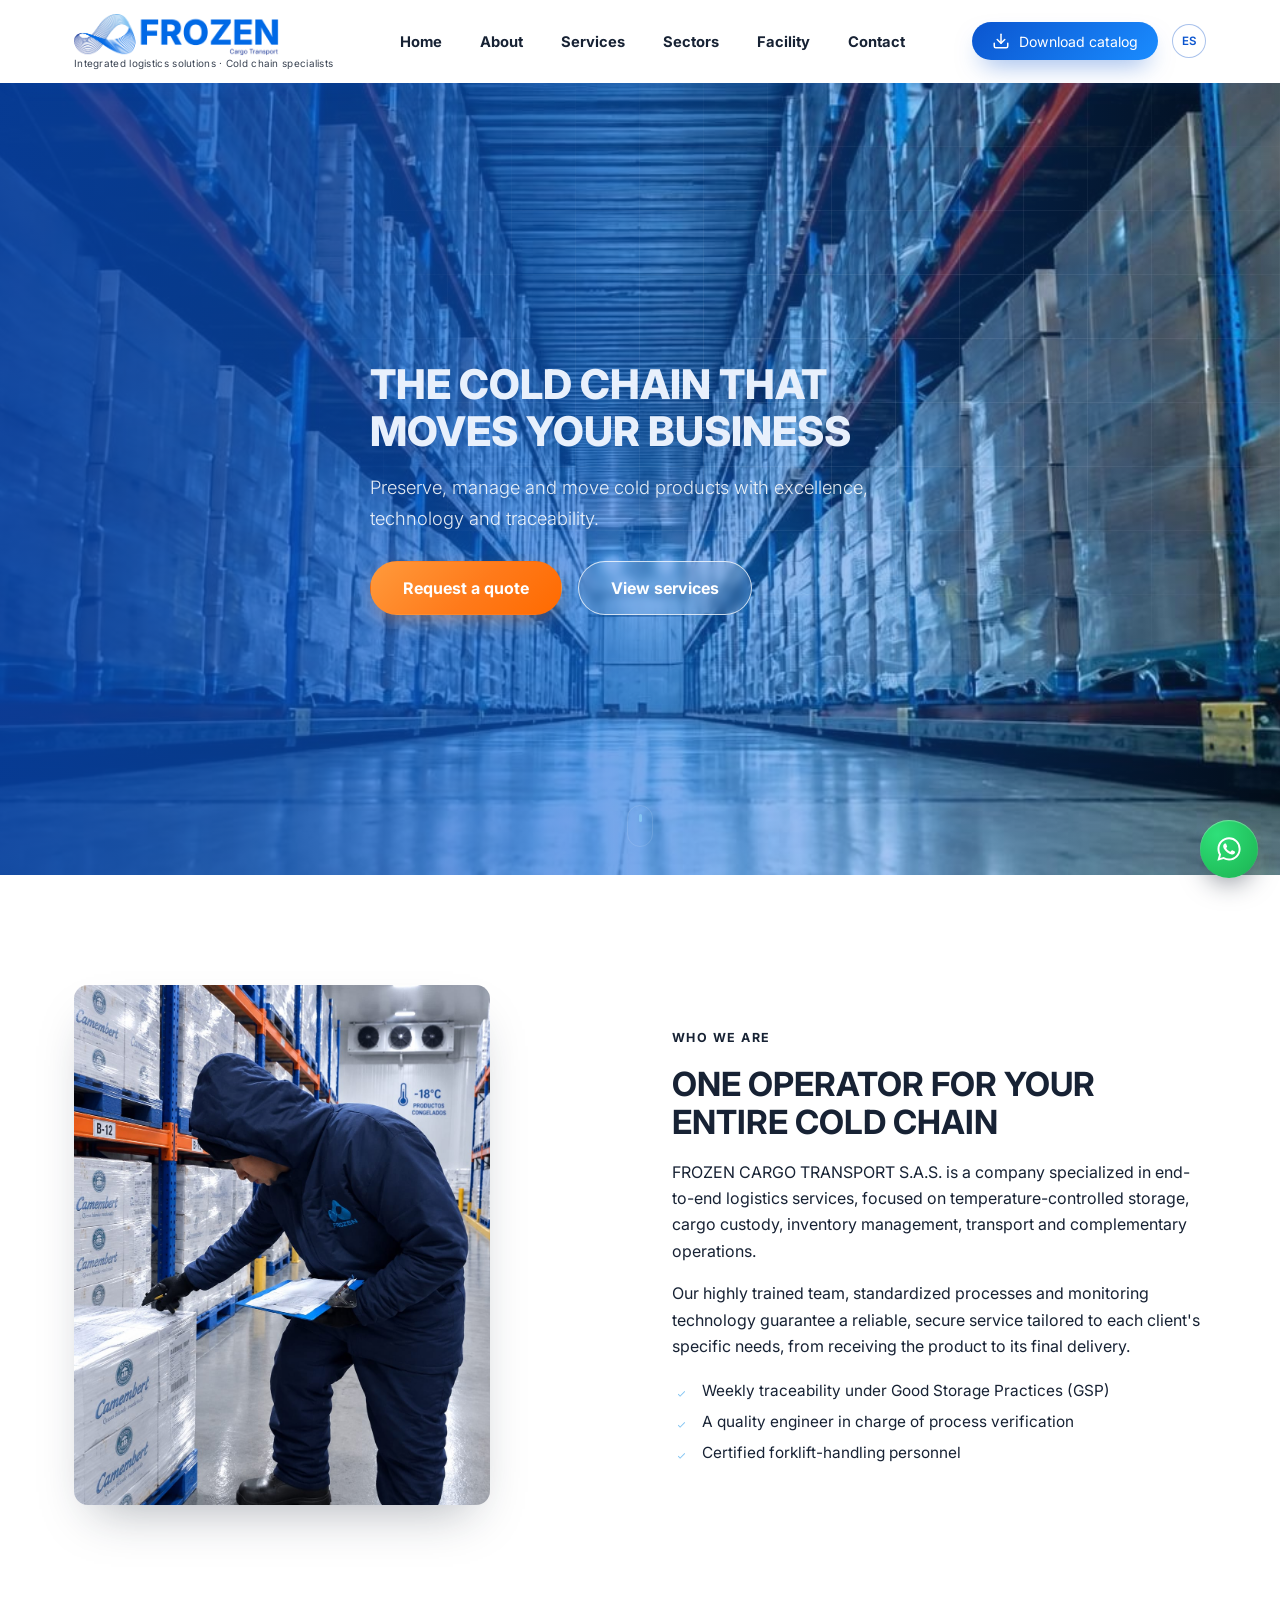
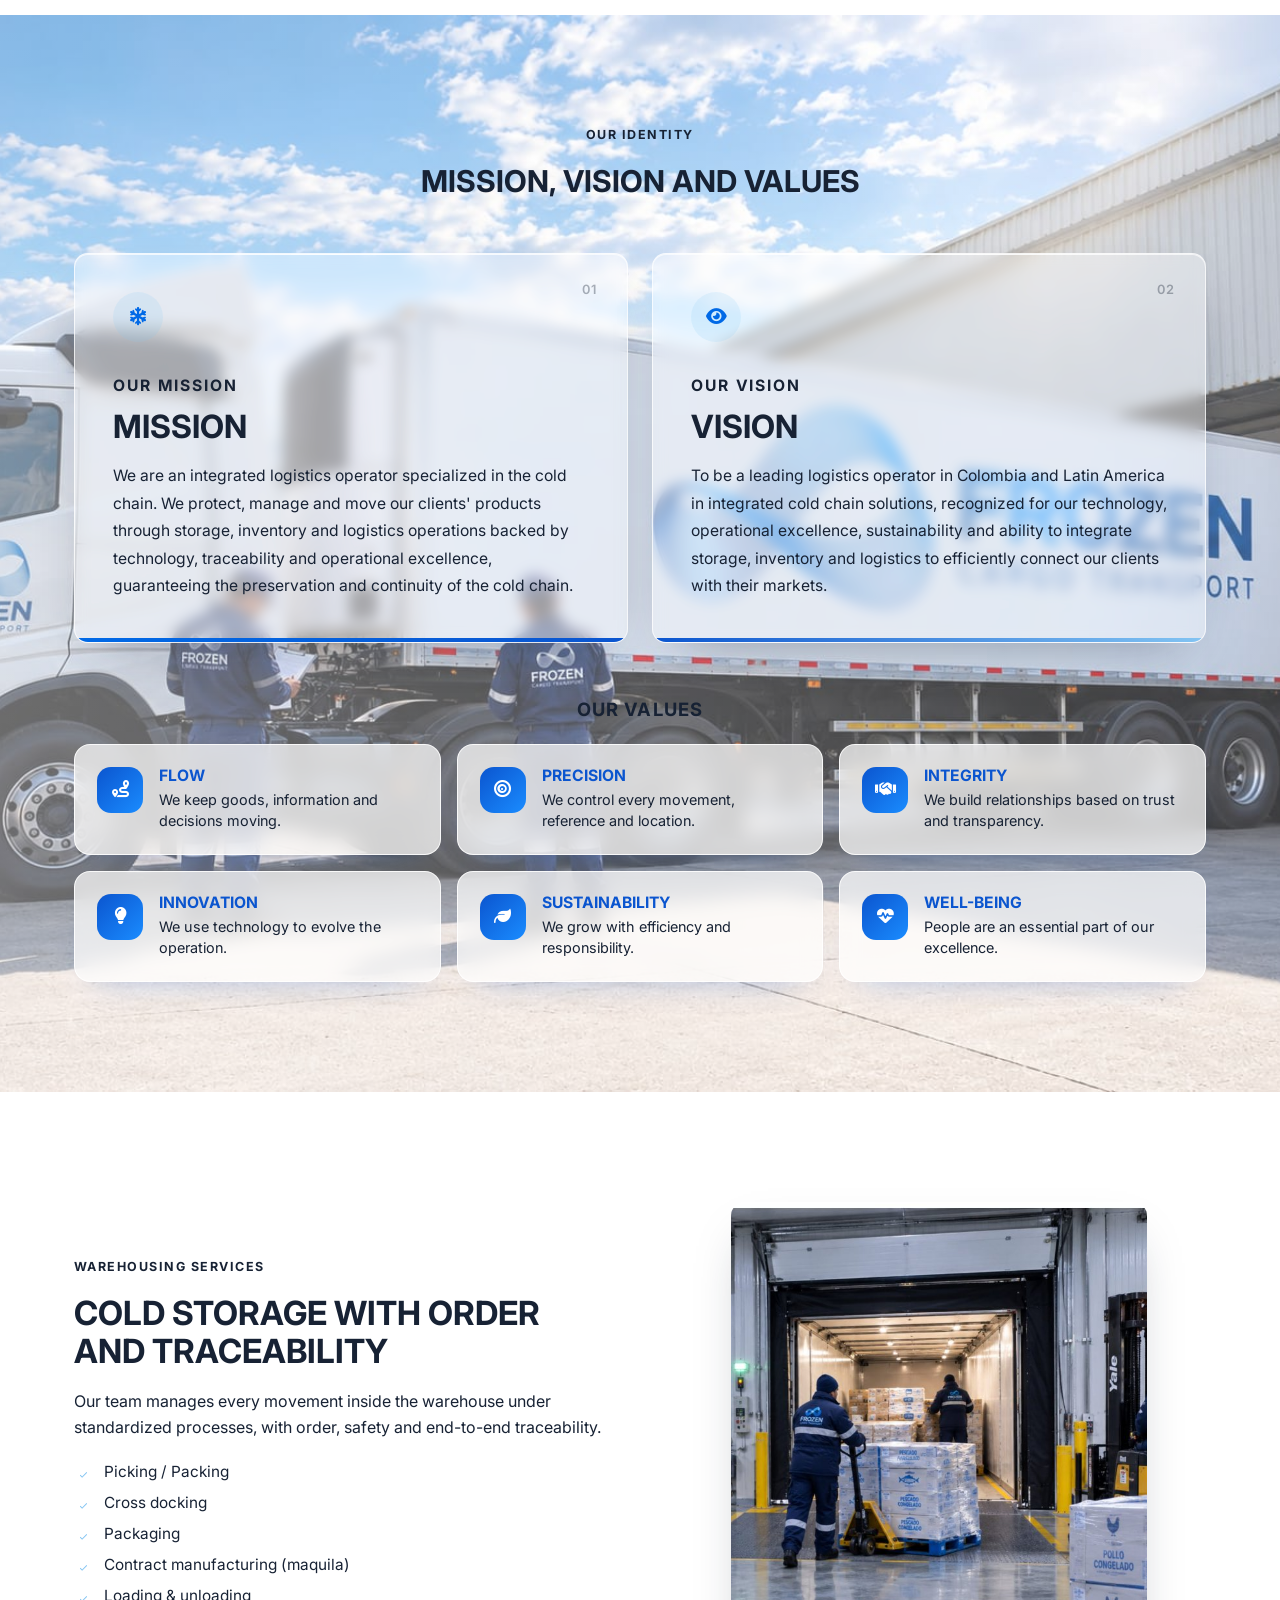
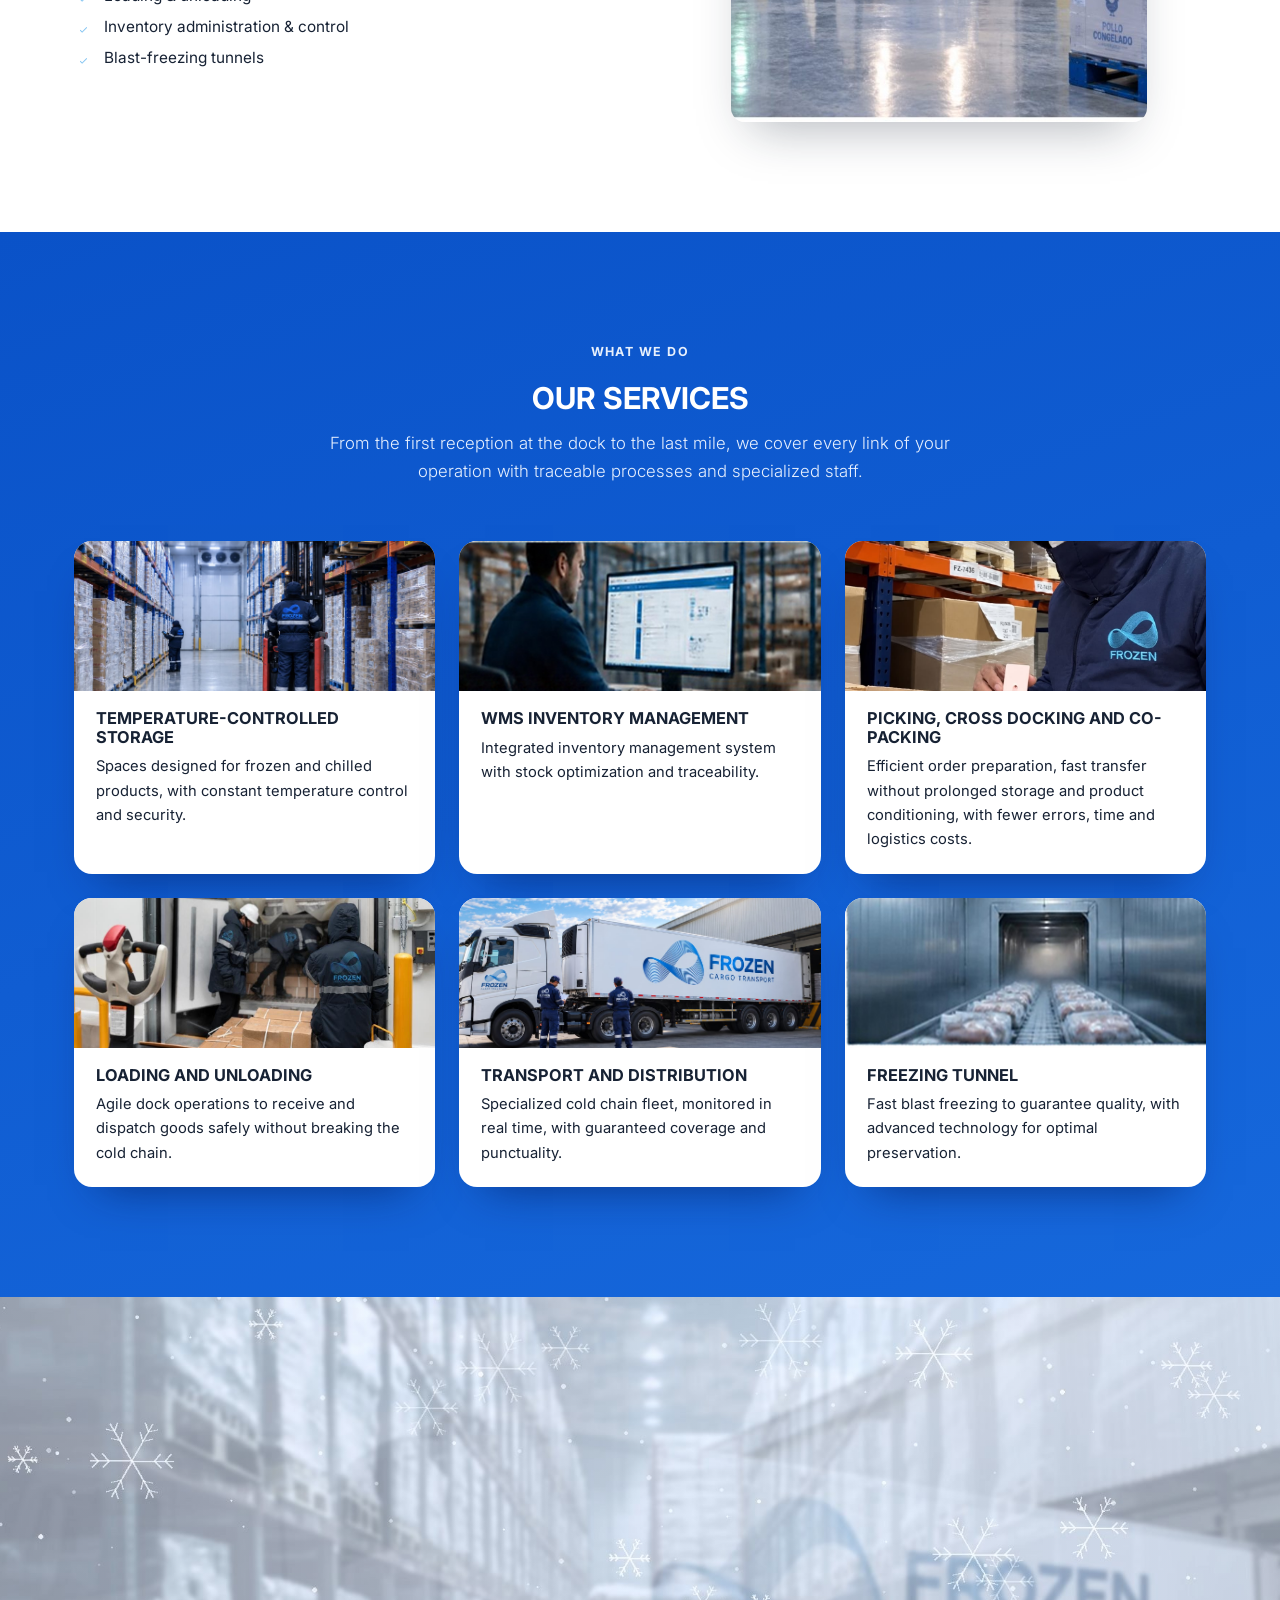
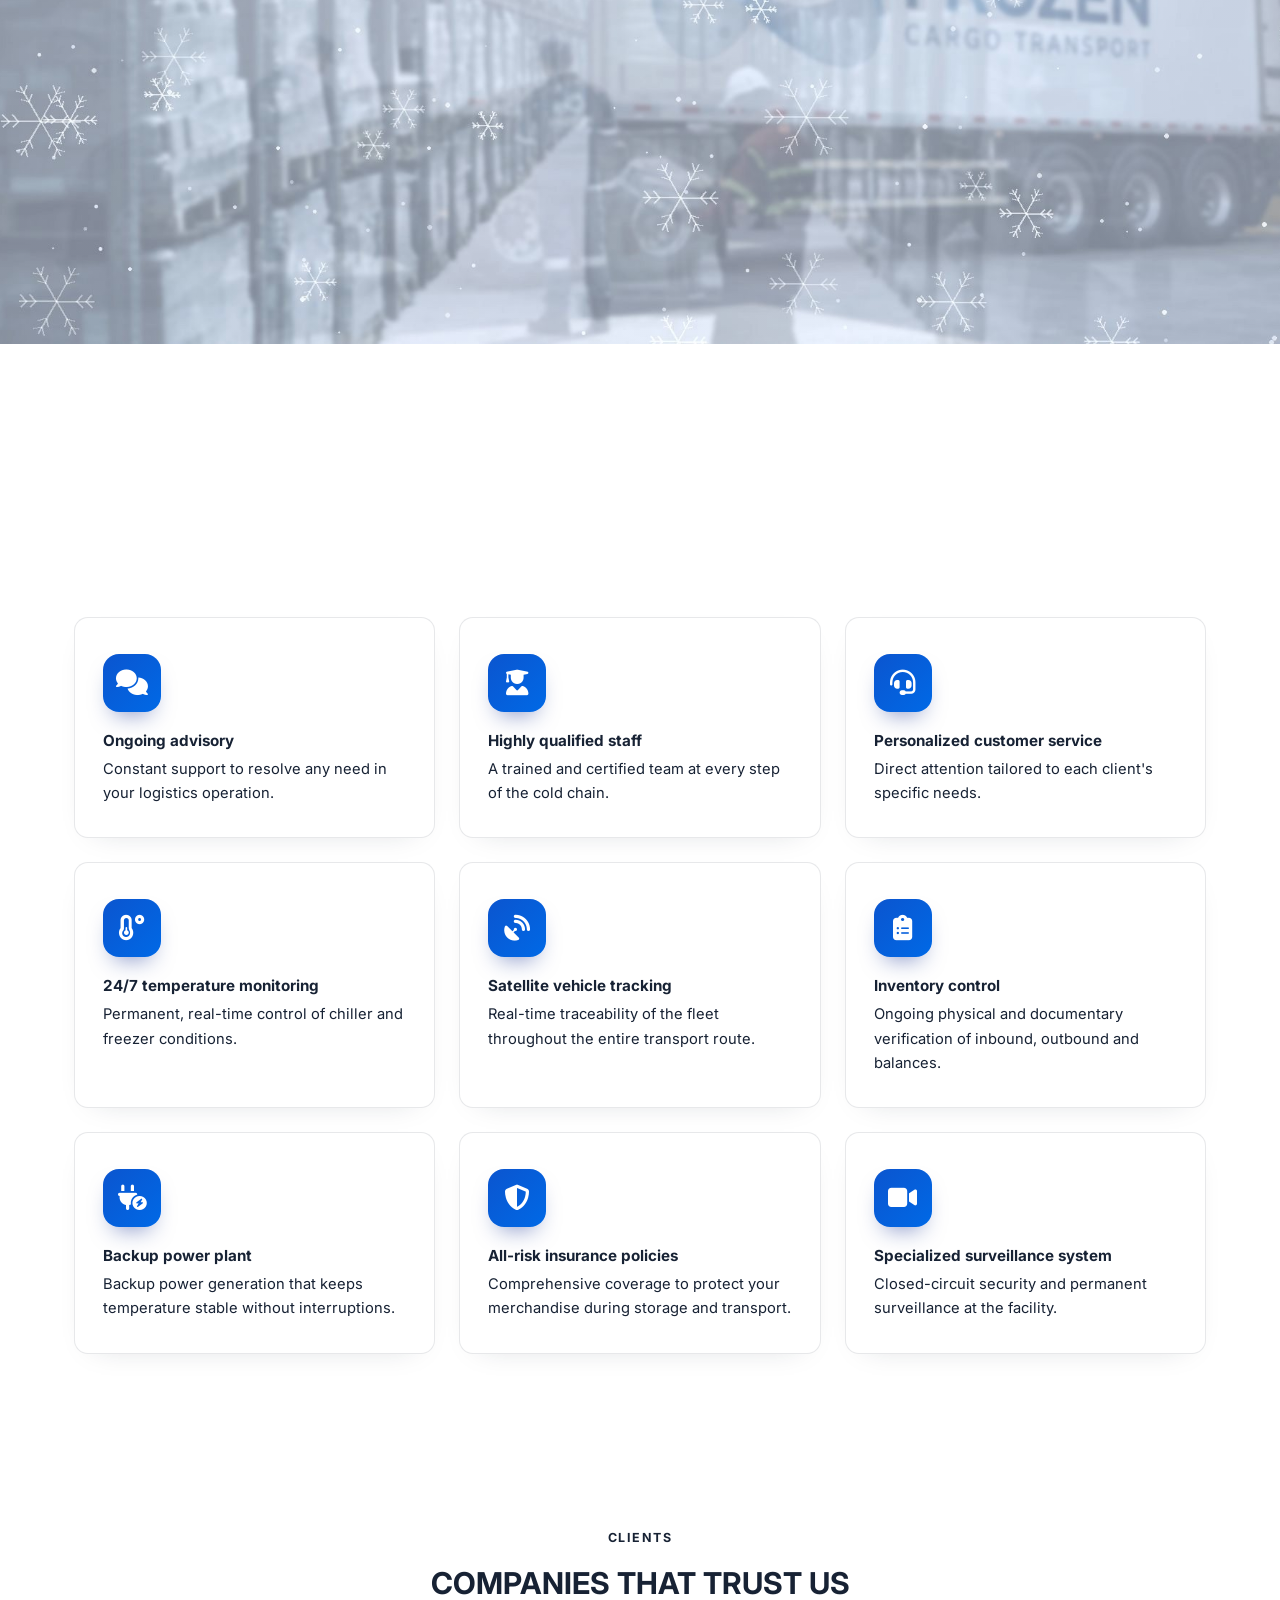
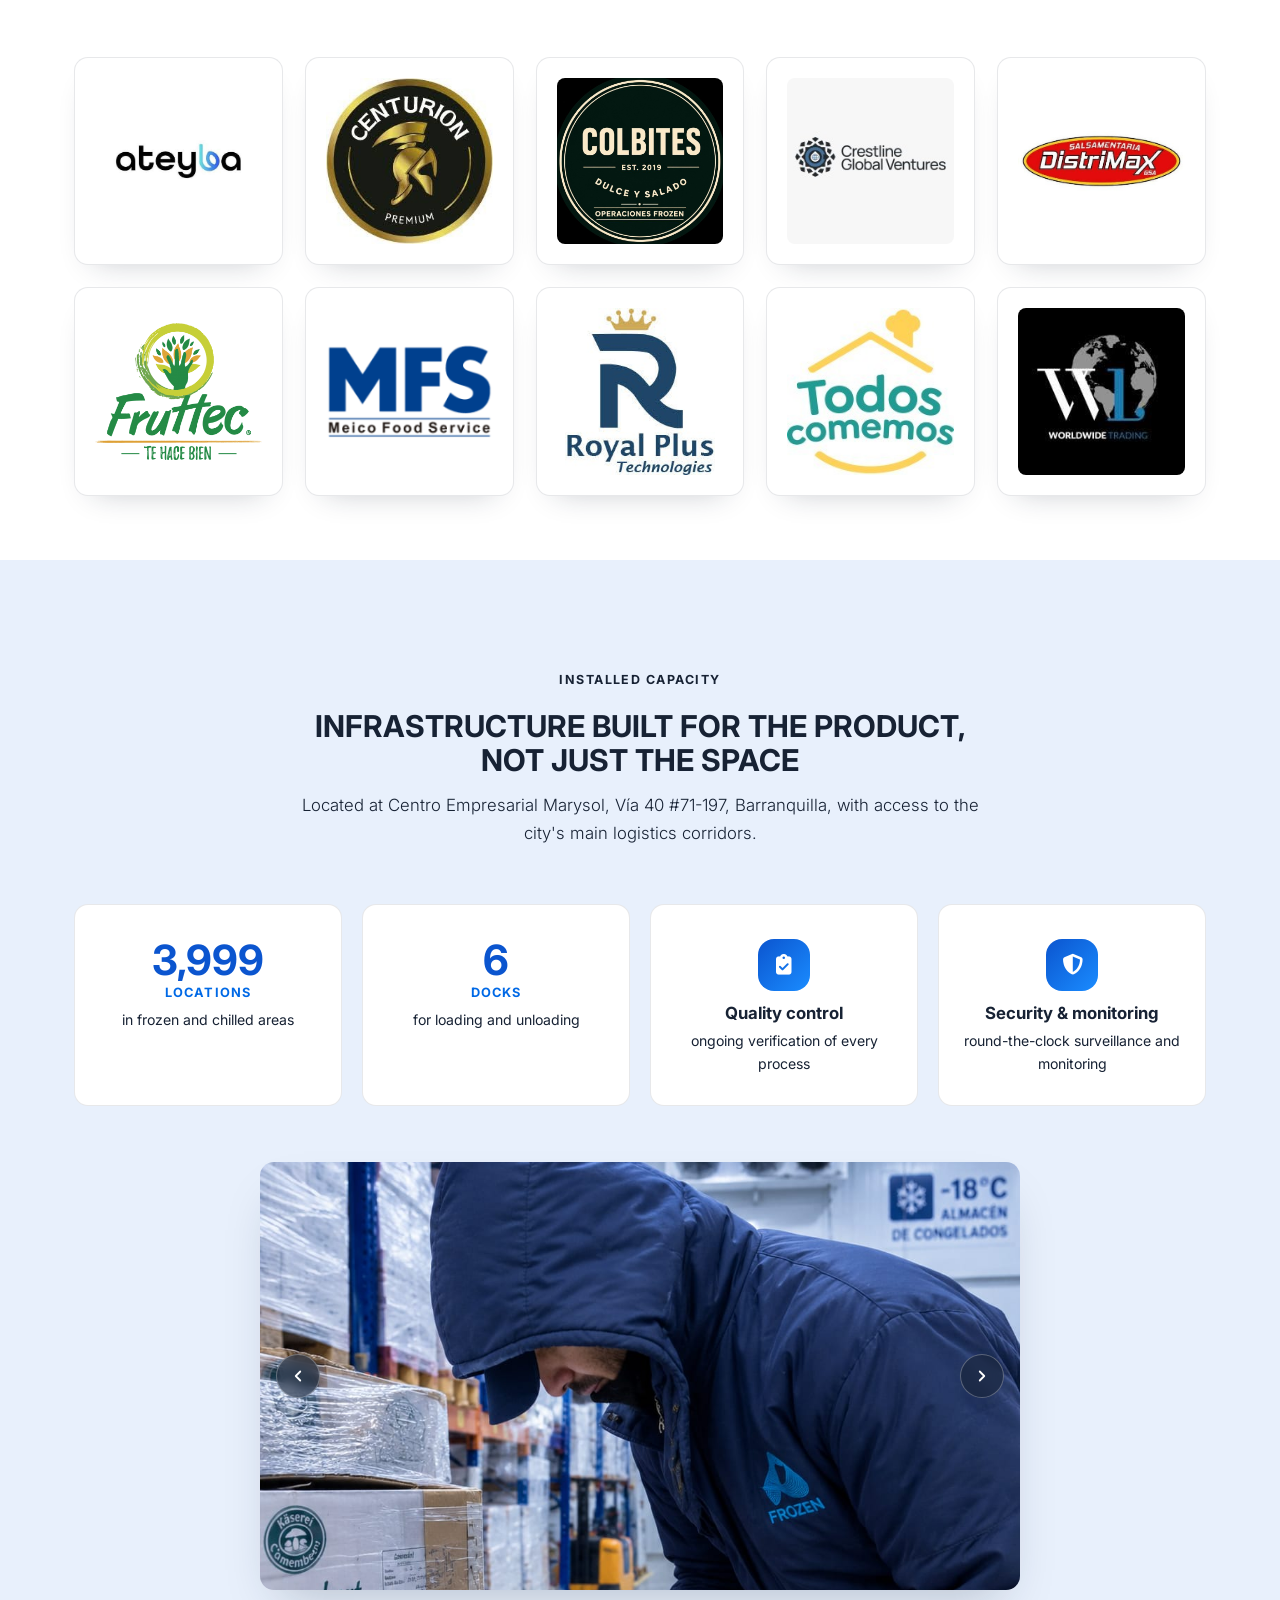
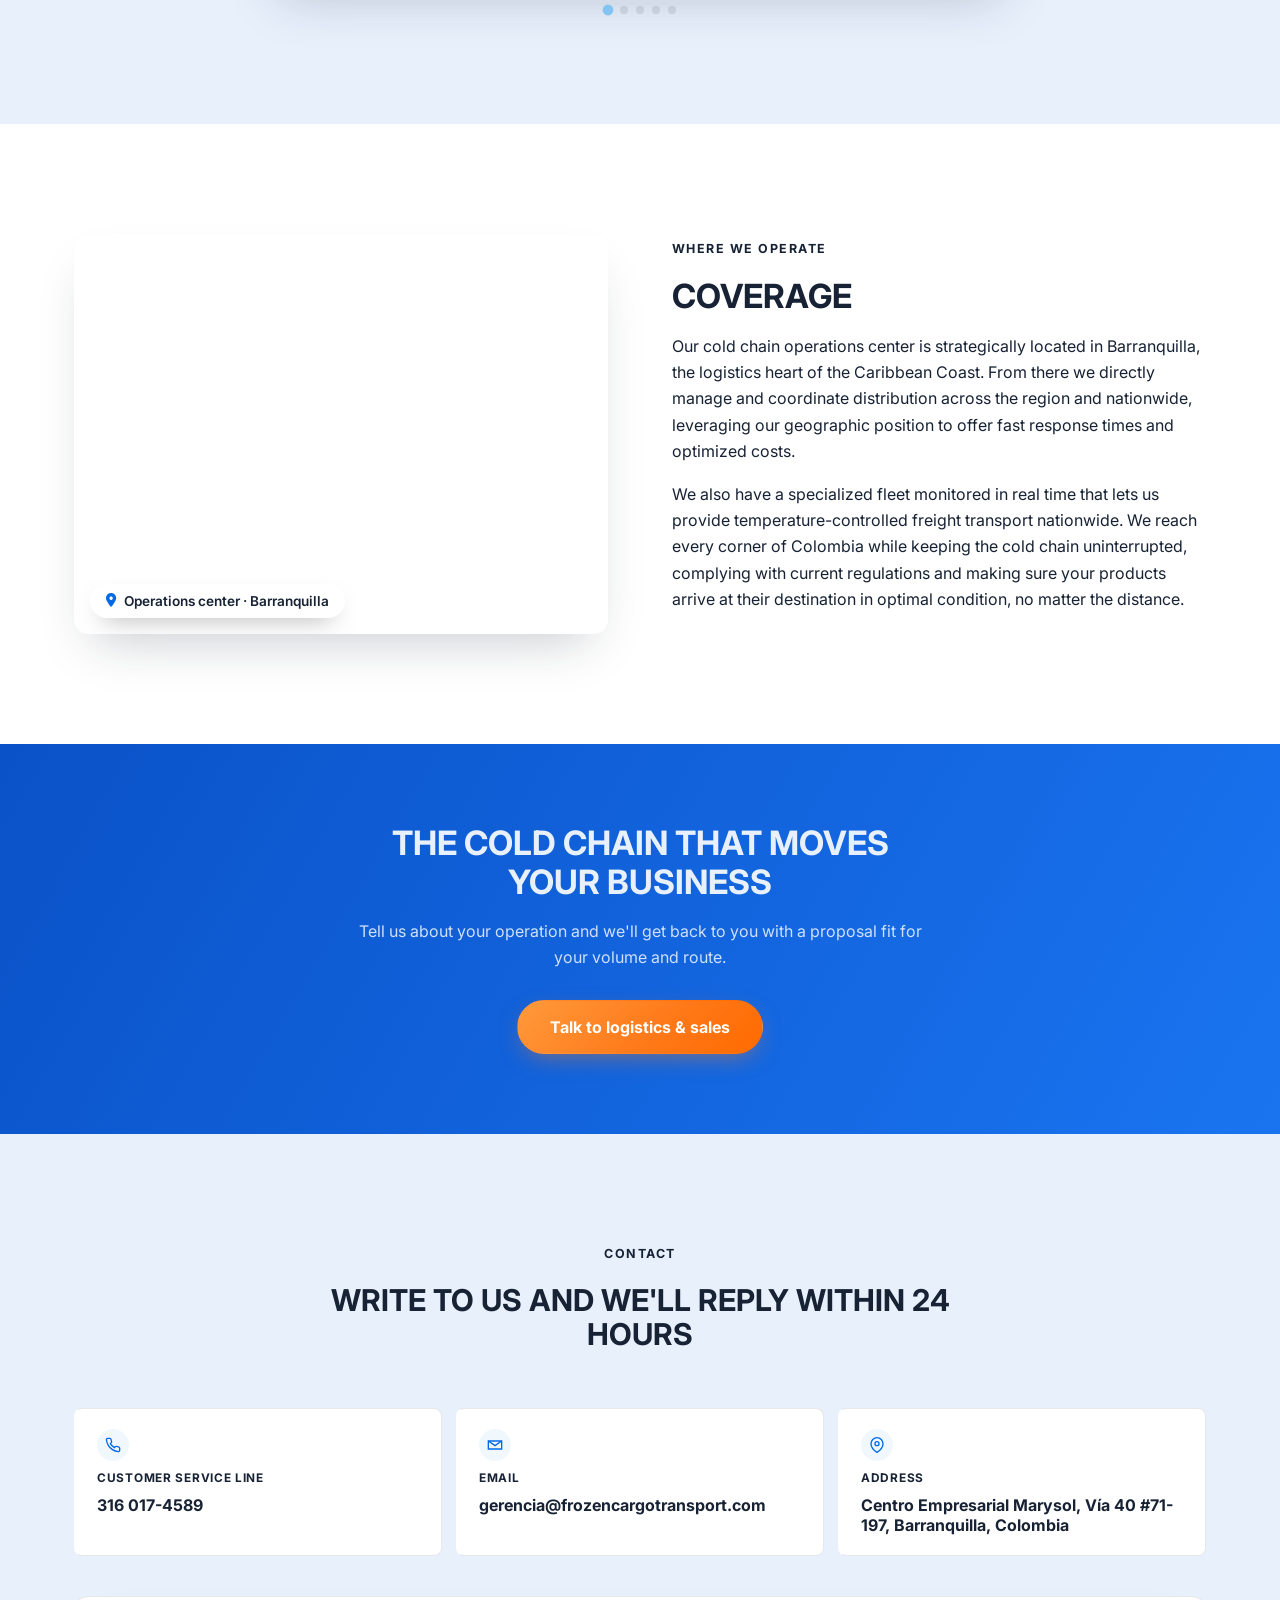
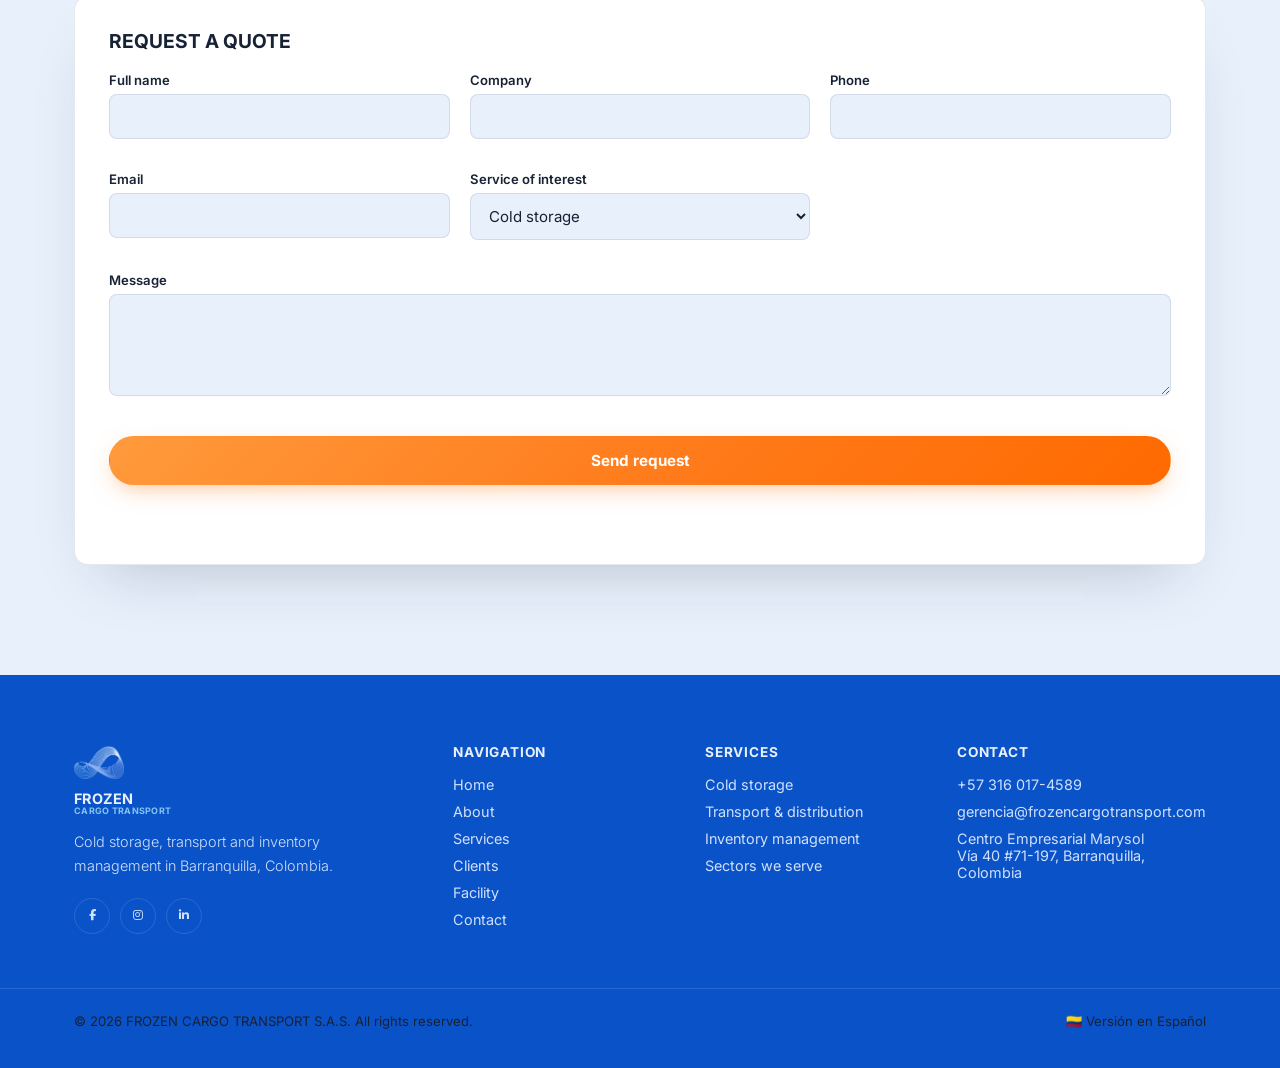
==== commit 0a5f3295: "Changer finsh" ====
--- a/index.html
+++ b/index.html
@@ -56,7 +56,7 @@
           rgba(255, 255, 255, 0.42) 0%,
           rgba(255, 255, 255, 0.32) 50%,
           rgba(255, 255, 255, 0.22) 100%),
-        url("../assets/images/transporte.jpeg");
+        url("assets/images/transporte.jpeg");
 
       background-size: cover;
       background-position: center;
@@ -276,7 +276,7 @@
         background-image:
           linear-gradient(rgba(255, 255, 255, 0.91),
             rgba(255, 255, 255, 0.94)),
-          url("../assets/images/transporte.jpeg");
+          url("assets/images/transporte.jpeg");
 
         background-position: center;
       }
@@ -410,7 +410,7 @@
   "url": "https://frozencargotransport.com/",
   "logo": "https://frozencargotransport.com/assets/images/logo-navbar.png",
   "image": "https://frozencargotransport.com/es/assets/images/3.jpg-841x846.jpg",
-  "telephone": "+57-313-4339990",
+  "telephone": "+57-316-0174589",
   "email": "gerencia@frozencargotransport.com",
   "address": {
     "@type": "PostalAddress",
@@ -444,6 +444,7 @@
     <div class="container header-inner">
       <a href="#home" class="brand brand--logo" aria-label="FROZEN CARGO TRANSPORT — Home">
         <img src="assets/images/logo-horizontal.png" alt="FROZEN CARGO TRANSPORT" class="brand-logo" width="892" height="182" loading="eager">
+        <span class="brand-tagline">Integrated logistics solutions · Cold chain specialists</span>
       </a>
 
       <nav class="main-nav" id="mainNav" aria-label="Main navigation">
@@ -607,8 +608,8 @@
       <div class="container split split-reverse">
         <div class="media-single reveal-up">
           <div class="media-frame">
-            <img src="assets/images/zonas-temperatura-camara-fria.jpg"
-              alt="Cold room aisle at FROZEN with marked temperature zones and organized pallets"
+            <img src="assets/images/almacenamiento-descargue.jpg"
+              alt="FROZEN staff unloading pallets of frozen product at a warehouse dock"
               loading="lazy" width="1086" height="1448">
           </div>
         </div>
@@ -642,45 +643,45 @@
 
         <div class="svc-grid">
           <article class="svc-card reveal-up" style="--delay:0ms">
-            <div class="svc-media"><img src="assets/images/caidad%202.jpeg" alt="Refrigerated warehouse with pallets of product" loading="lazy"></div>
+            <div class="svc-media"><img src="assets/images/bodega-org.jpeg" alt="Forklift operating in a cold room aisle" loading="lazy"></div>
             <div class="svc-body">
               <h3>Temperature-controlled storage</h3>
-              <p>Chiller rooms (0°C to 4°C) and freezer rooms (-18°C) to preserve sensitive products, under constant custody.</p>
+              <p>Spaces designed for frozen and chilled products, with constant temperature control and security.</p>
             </div>
           </article>
           <article class="svc-card reveal-up" style="--delay:80ms">
-            <div class="svc-media"><img src="assets/images/bodega-org.jpeg" alt="Forklift in a cold room aisle" loading="lazy"></div>
+            <div class="svc-media"><img src="assets/images/wms-inventarios.jpg" alt="Operator checking the inventory management system on screen" loading="lazy"></div>
             <div class="svc-body">
-              <h3>Freezing tunnels</h3>
-              <p>Blast freezing to bring product to its storage temperature quickly and safely.</p>
+              <h3>WMS inventory management</h3>
+              <p>Integrated inventory management system with stock optimization and traceability.</p>
             </div>
           </article>
           <article class="svc-card reveal-up" style="--delay:160ms">
+            <div class="svc-media"><img src="assets/images/calidad%201.jpeg" alt="FROZEN operator verifying product with a scanner" loading="lazy"></div>
+            <div class="svc-body">
+              <h3>Picking, cross docking and co-packing</h3>
+              <p>Efficient order preparation, fast transfer without prolonged storage and product conditioning, with fewer errors, time and logistics costs.</p>
+            </div>
+          </article>
+          <article class="svc-card reveal-up" style="--delay:0ms">
+            <div class="svc-media"><img src="assets/images/descargue-camion.jpg" alt="FROZEN staff unloading boxes from a refrigerated truck" loading="lazy"></div>
+            <div class="svc-body">
+              <h3>Loading and unloading</h3>
+              <p>Agile dock operations to receive and dispatch goods safely without breaking the cold chain.</p>
+            </div>
+          </article>
+          <article class="svc-card reveal-up" style="--delay:80ms">
             <div class="svc-media"><img src="assets/images/transporte.jpeg" alt="FROZEN refrigerated truck and its staff" loading="lazy"></div>
             <div class="svc-body">
               <h3>Transport and distribution</h3>
-              <p>Local, regional and nationwide coverage with a fleet monitored in real time and temperature control.</p>
-            </div>
-          </article>
-          <article class="svc-card reveal-up" style="--delay:0ms">
-            <div class="svc-media"><img src="assets/images/calidad%201.jpeg" alt="Operator verifying product with a scanner" loading="lazy"></div>
-            <div class="svc-body">
-              <h3>Picking / Packing and cross docking</h3>
-              <p>Order preparation and direct flow of goods between docks, with no unnecessary delays.</p>
-            </div>
-          </article>
-          <article class="svc-card reveal-up" style="--delay:80ms">
-            <div class="svc-media"><img src="assets/images/embalaje-pallet.jpg" alt="FROZEN operator stretch-wrapping a pallet" loading="lazy"></div>
-            <div class="svc-body">
-              <h3>Packaging and co-packing</h3>
-              <p>Repacking, labeling and conditioning of the product to each client's needs.</p>
+              <p>Specialized cold chain fleet, monitored in real time, with guaranteed coverage and punctuality.</p>
             </div>
           </article>
           <article class="svc-card reveal-up" style="--delay:160ms">
-            <div class="svc-media"><img src="assets/images/descargue-camion.jpg" alt="FROZEN staff unloading boxes from a refrigerated truck" loading="lazy"></div>
+            <div class="svc-media"><img src="assets/images/tunel-congelacion.jpg" alt="Product moving through a freezing tunnel" loading="lazy"></div>
             <div class="svc-body">
-              <h3>Loading, unloading and inventory</h3>
-              <p>Dock operations plus inventory management and control with physical and documentary verification.</p>
+              <h3>Freezing tunnel</h3>
+              <p>Fast blast freezing to guarantee quality, with advanced technology for optimal preservation.</p>
             </div>
           </article>
         </div>
@@ -861,11 +862,6 @@
             loading="lazy">
           <img src="assets/images/calidad%201.jpeg" alt="FROZEN operator verifying product with a scanner inside the refrigerated warehouse"
             loading="lazy">
-          <img src="assets/images/caidad%202.jpeg" alt="Pallet racks and products in the cold storage warehouse"
-            loading="lazy">
-          <img src="assets/images/bodega-organizada-personal.jpg"
-            alt="Warehouse aisle with position markings and safety zones"
-            loading="lazy">
           <img src="assets/images/etiquetado-pallet.jpg" alt="FROZEN operator checking the labels on a pallet"
             loading="lazy">
           <img src="assets/images/descargue-camion.jpg" alt="FROZEN staff unloading boxes from a refrigerated truck"
@@ -1053,7 +1049,7 @@
       <div class="footer-col">
         <h4>Contact</h4>
         <ul>
-          <li><a href="tel:+573134339990">+57 313 433-9990</a></li>
+          <li><a href="tel:+573160174589">+57 316 017-4589</a></li>
           <li><a href="mailto:gerencia@frozencargotransport.com">gerencia@frozencargotransport.com</a></li>
           <li>Centro Empresarial Marysol<br>Vía 40 #71-197, Barranquilla, Colombia</li>
         </ul>
--- a/css/style.css
+++ b/css/style.css
@@ -14,8 +14,8 @@
   --frost-dim: #8FB0ED;
   --cyan: #83C4F2;
   --cyan-dim: #0069E6;
-  --amber: #D9A93B;
-  --amber-dim: #BF8F24;
+  --amber: #FF7A1A;
+  --amber-dim: #F26200;
   --slate: #4C5E82;
   --ink: #172234;
   --white: #FFFFFF;
@@ -161,12 +161,12 @@
 .btn-primary {
   background: var(--amber);
   color: var(--ink);
-  box-shadow: 0 8px 24px -8px rgba(217, 169, 59, .55);
+  box-shadow: 0 8px 24px -8px rgba(255, 122, 26, .55);
 }
 
 .btn-primary:hover {
   transform: translateY(-2px);
-  box-shadow: 0 12px 28px -8px rgba(217, 169, 59, .7);
+  box-shadow: 0 12px 28px -8px rgba(255, 122, 26, .7);
   background: var(--amber-dim);
 }
 
@@ -1982,10 +1982,10 @@
   .main-nav ul { gap: 38px; }
 }
 
-/* Botón dorado */
-.btn-primary { background: linear-gradient(135deg, #E8C25A 0%, #D9A93B 55%, #C4932A 100%); }
-.btn-primary:hover { background: linear-gradient(135deg, #F0CC6A 0%, #E0B040 55%, #C99A2E 100%); }
-
+/* Botón naranja brillante */
+.btn-primary { background: linear-gradient(135deg, #FF9A3C 0%, #FF7A1A 55%, #FF6A00 100%); color: #fff; }
+.btn-primary:hover { background: linear-gradient(135deg, #FFA84F 0%, #FF8528 55%, #FF7410 100%); }
+.main-nav a.btn-primary, .main-nav a.btn-primary:hover { color: #fff; }
 
 /* =====================================================================
    AJUSTES DE REVISIÓN (cliente): azules más brillantes, header limpio,
@@ -2023,7 +2023,7 @@
 .main-nav-catalog { display: none; }
 
 @media (max-width: 820px) {
-  .site-header.is-scrolled { background: #fff; }
+  .site-header, .site-header.is-scrolled { background: #fff; backdrop-filter: none !important; -webkit-backdrop-filter: none !important; }
   .brand-logo { height: 34px; }
   .main-nav a { color: #fff; }
   .main-nav a:hover { color: #fff; }
@@ -2050,6 +2050,8 @@
 .hero h1 { max-width: 20ch; }
 .hero-lead { font-size: 1.15rem; max-width: 46ch; color: #fff; }
 .hero-cta { margin-bottom: 0; }
+.hero .btn-ghost { color: #fff; border-color: rgba(255, 255, 255, .75); background: rgba(255, 255, 255, .12); backdrop-filter: blur(4px); }
+.hero .btn-ghost:hover { background: rgba(255, 255, 255, .24); color: #fff; border-color: #fff; }
 
 /* ---------- Nosotros: un solo color de texto y foto compacta ---------- */
 #nosotros .split-copy p,
@@ -2152,5 +2154,31 @@
 }
 .map-chip i { color: var(--cyan-dim); }
 
-.hero .btn-ghost { color: #fff; border-color: rgba(255, 255, 255, .75); background: rgba(255, 255, 255, .12); backdrop-filter: blur(4px); }
-.hero .btn-ghost:hover { background: rgba(255, 255, 255, .24); color: #fff; border-color: #fff; }
+/* ---------- Botón principal: naranja brillante (va al final para ganar la cascada) ---------- */
+.btn-primary { background: linear-gradient(135deg, #FF9A3C 0%, #FF7A1A 55%, #FF6A00 100%); color: #fff; }
+.btn-primary:hover { background: linear-gradient(135deg, #FFA84F 0%, #FF8528 55%, #FF7410 100%); }
+.main-nav a.btn-primary, .main-nav a.btn-primary:hover { color: #fff; }
+
+
+/* ===================== AJUSTES FINALES (cliente) ===================== */
+/* Descripciones en el mismo color que "Quiénes somos" (sin azul) */
+:root { --slate: #172234; }
+
+/* Logo con eslogan (referencia: identidad con eslogan debajo) */
+.brand--logo { flex-direction: column; align-items: flex-start; gap: 3px; }
+.brand-tagline {
+  font-size: .62rem; letter-spacing: .03em; color: var(--ink); white-space: nowrap;
+  line-height: 1; opacity: .85;
+}
+@media (max-width: 1180px) { .brand-tagline { display: none; } .brand--logo { flex-direction: row; } }
+
+/* Servicios: imágenes más reducidas */
+.svc-media { aspect-ratio: auto; height: 150px; }
+.svc-body { padding: 18px 22px 22px; }
+
+/* Almacenamiento: foto más compacta */
+#almacenamiento .media-frame, #warehousing .media-frame { max-width: 420px; margin-inline: auto; }
+#almacenamiento .media-frame img, #warehousing .media-frame img { width: 100%; aspect-ratio: 1 / 1; object-fit: cover; }
+
+/* Galería final más reducida */
+@media (min-width: 821px) { .gallery { max-width: 760px; margin-inline: auto; aspect-ratio: 16 / 9; } }
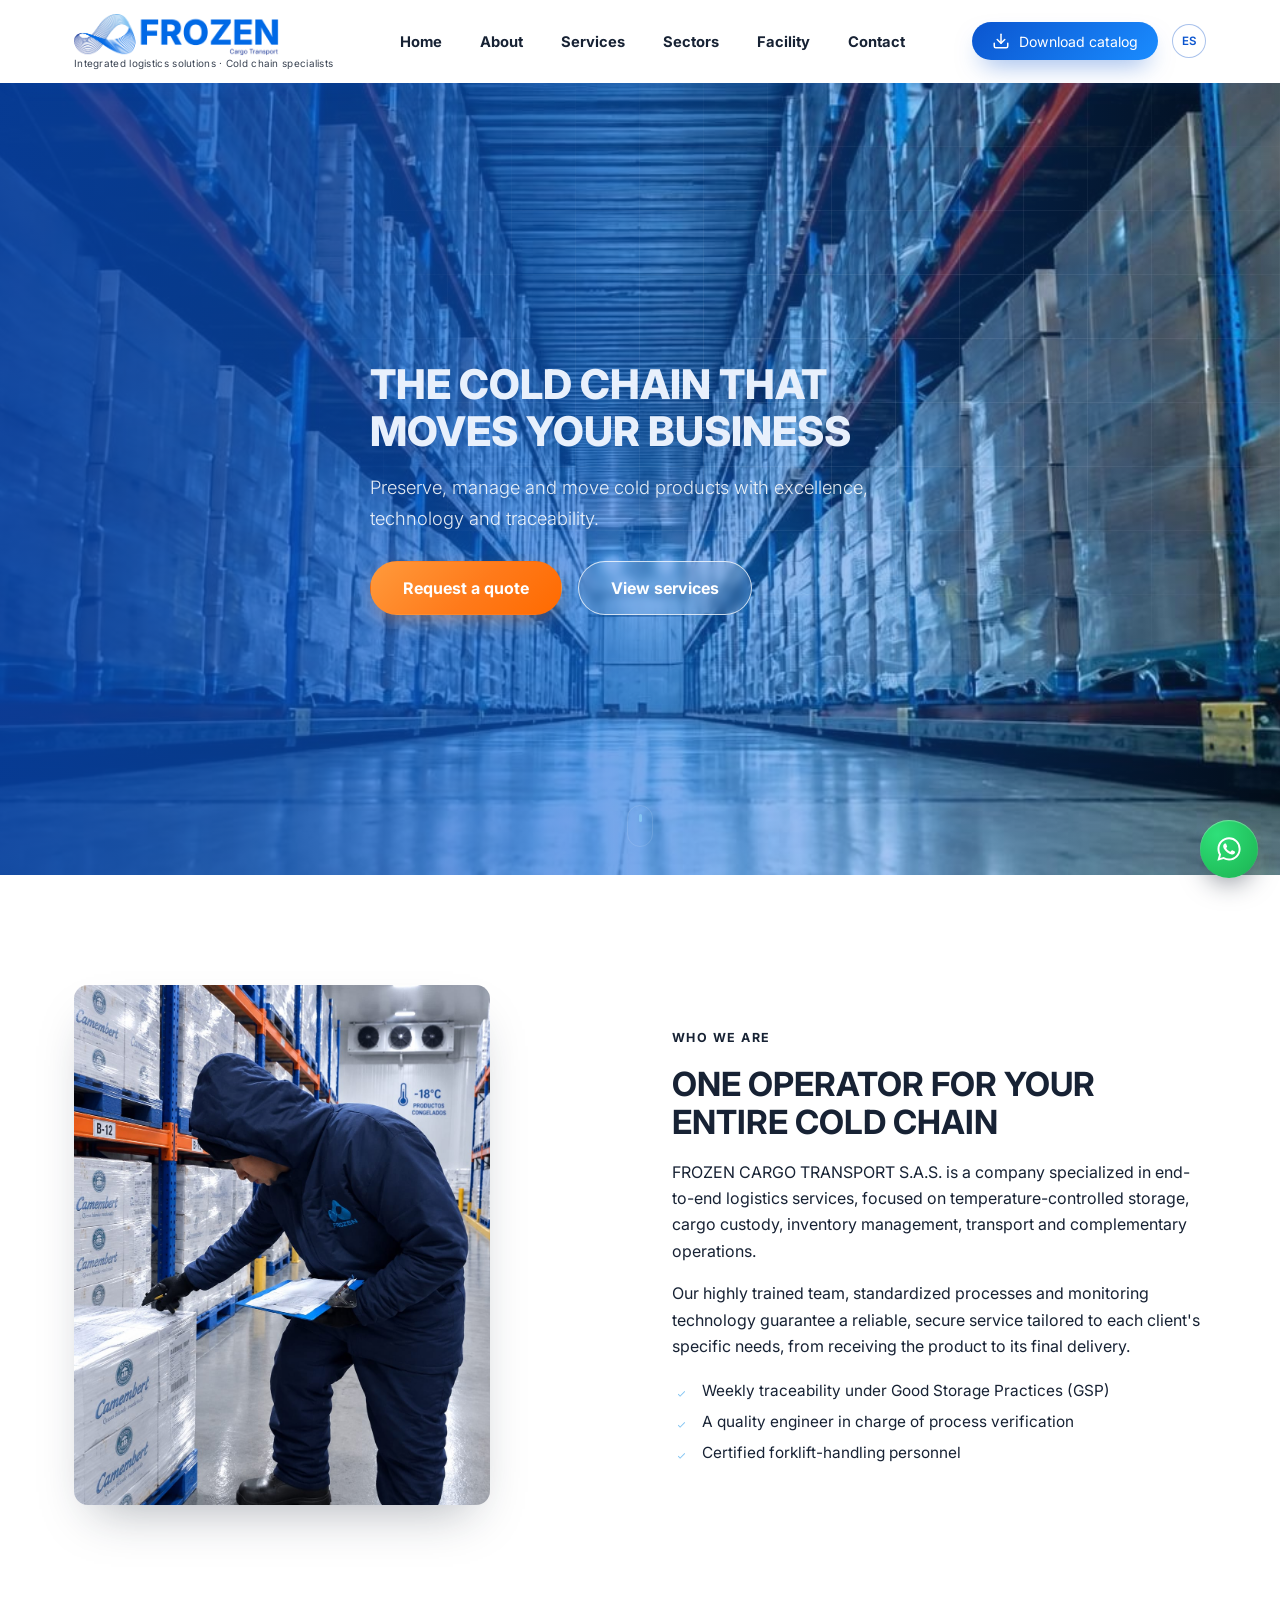
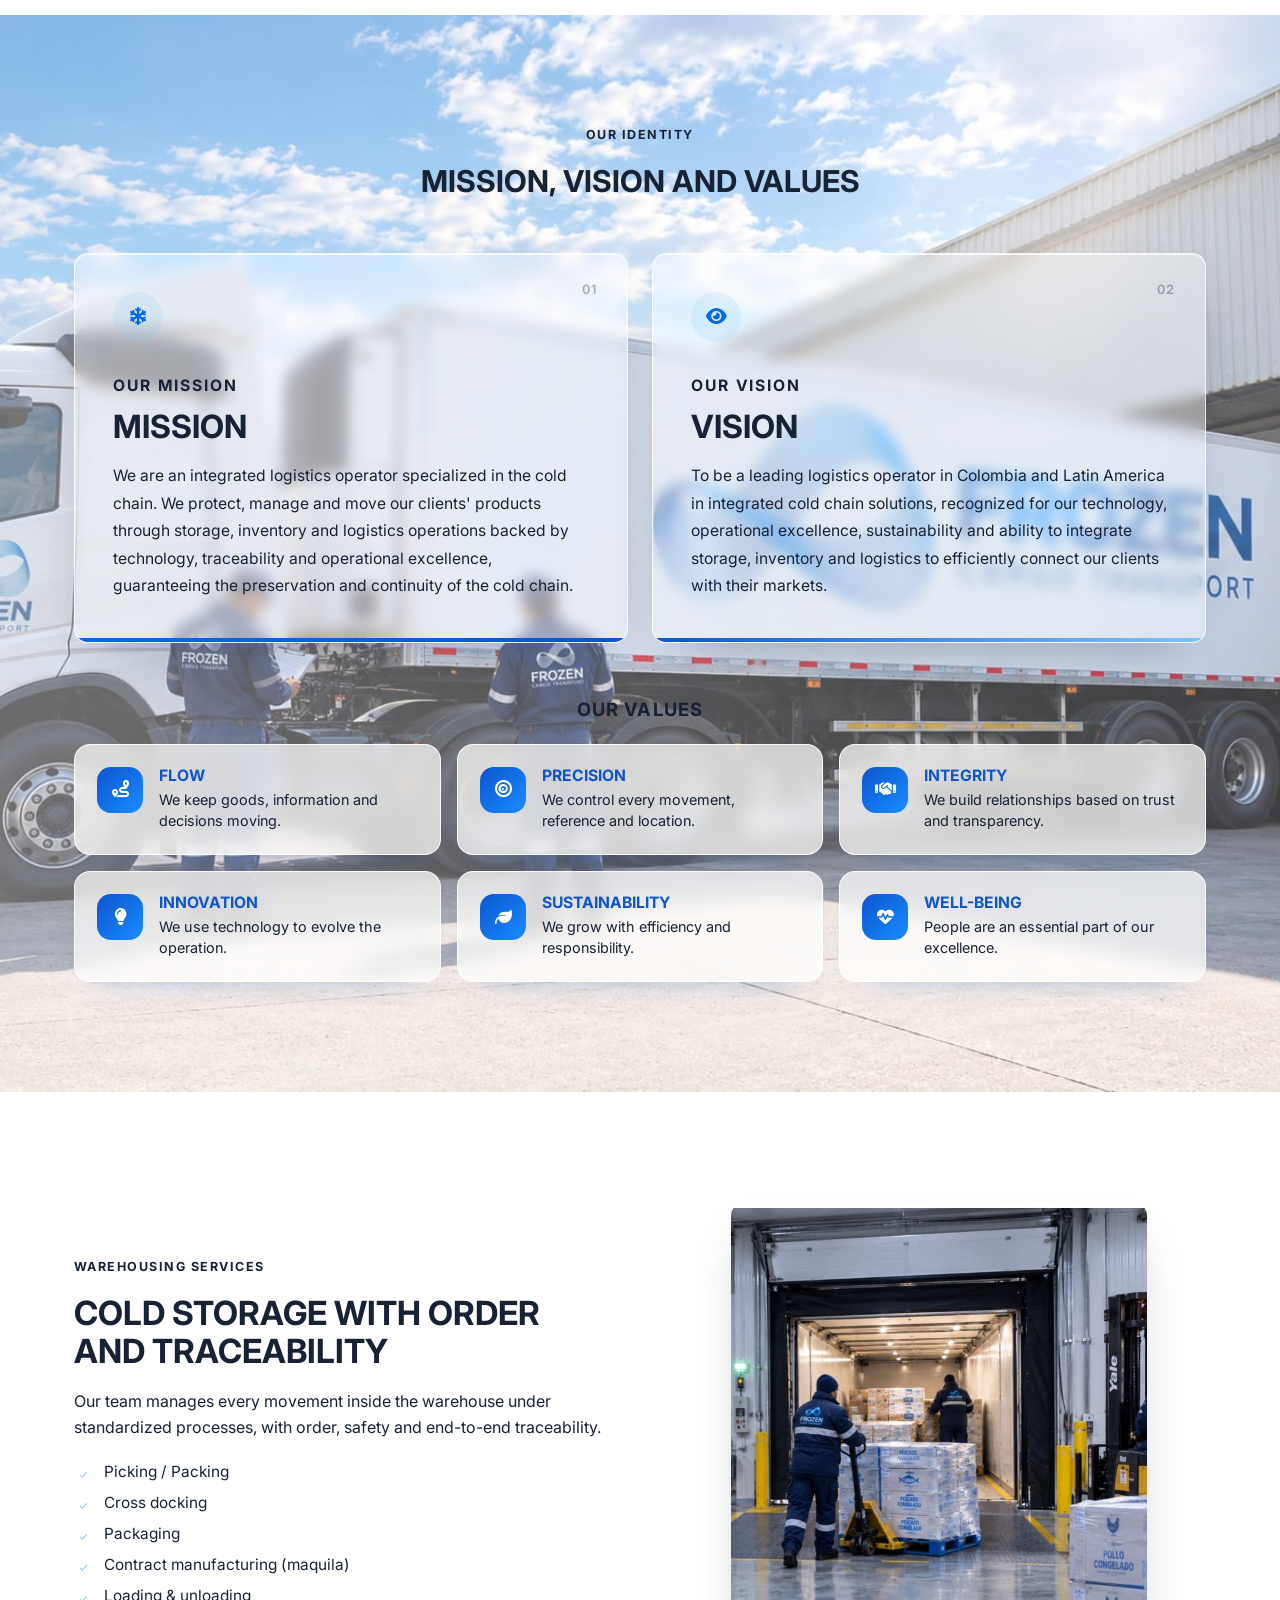
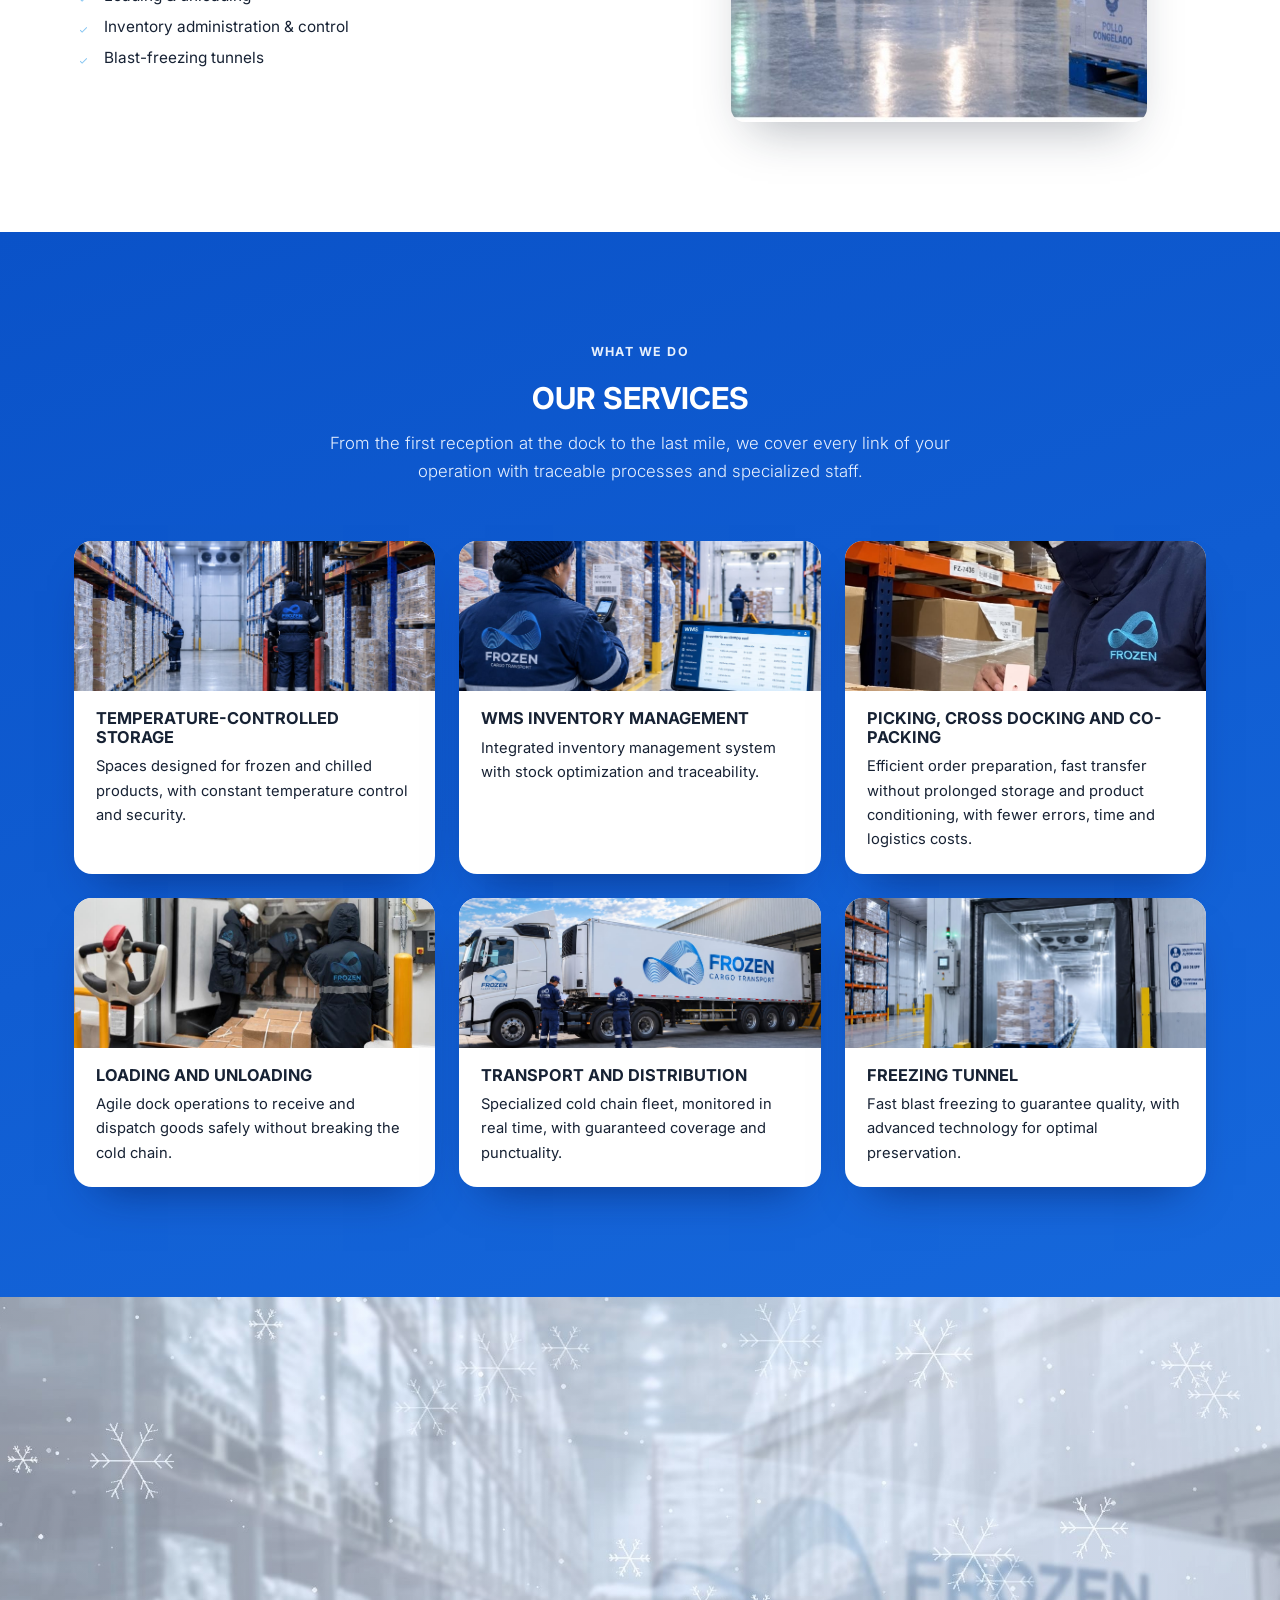
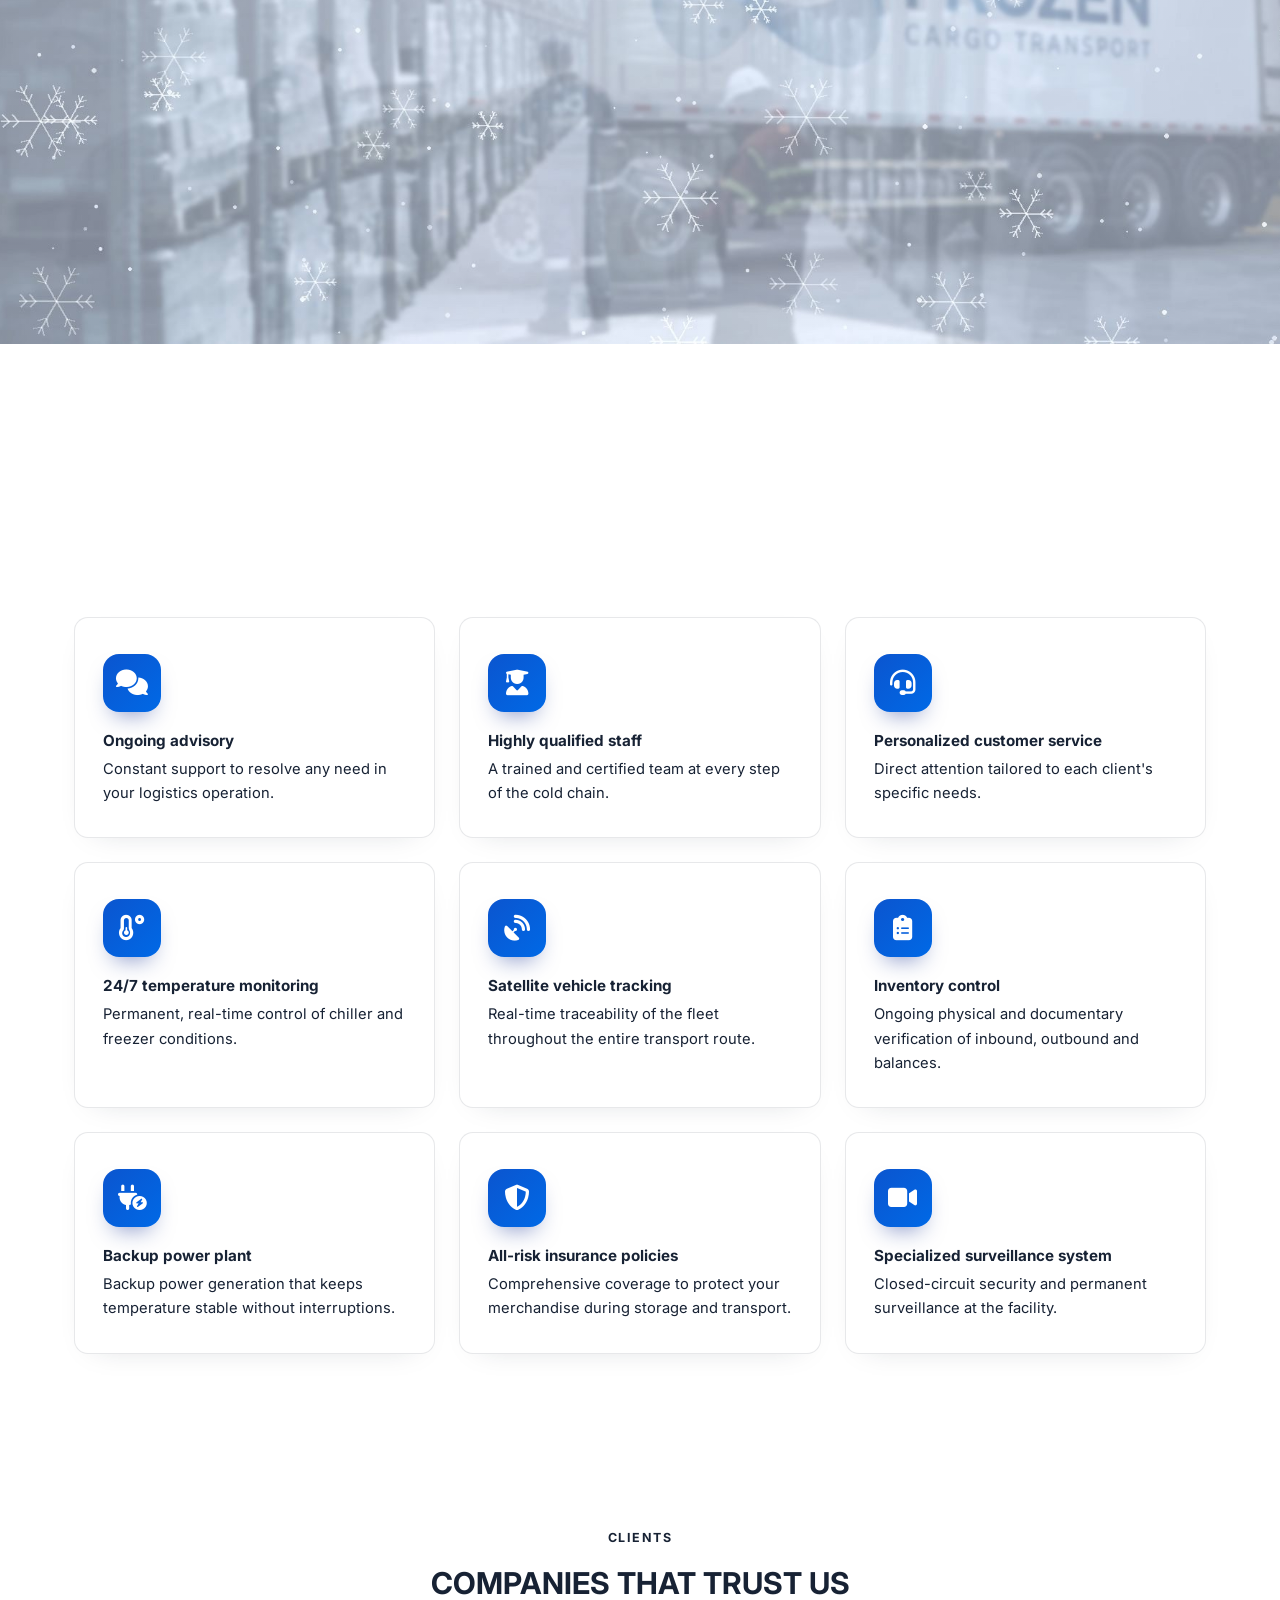
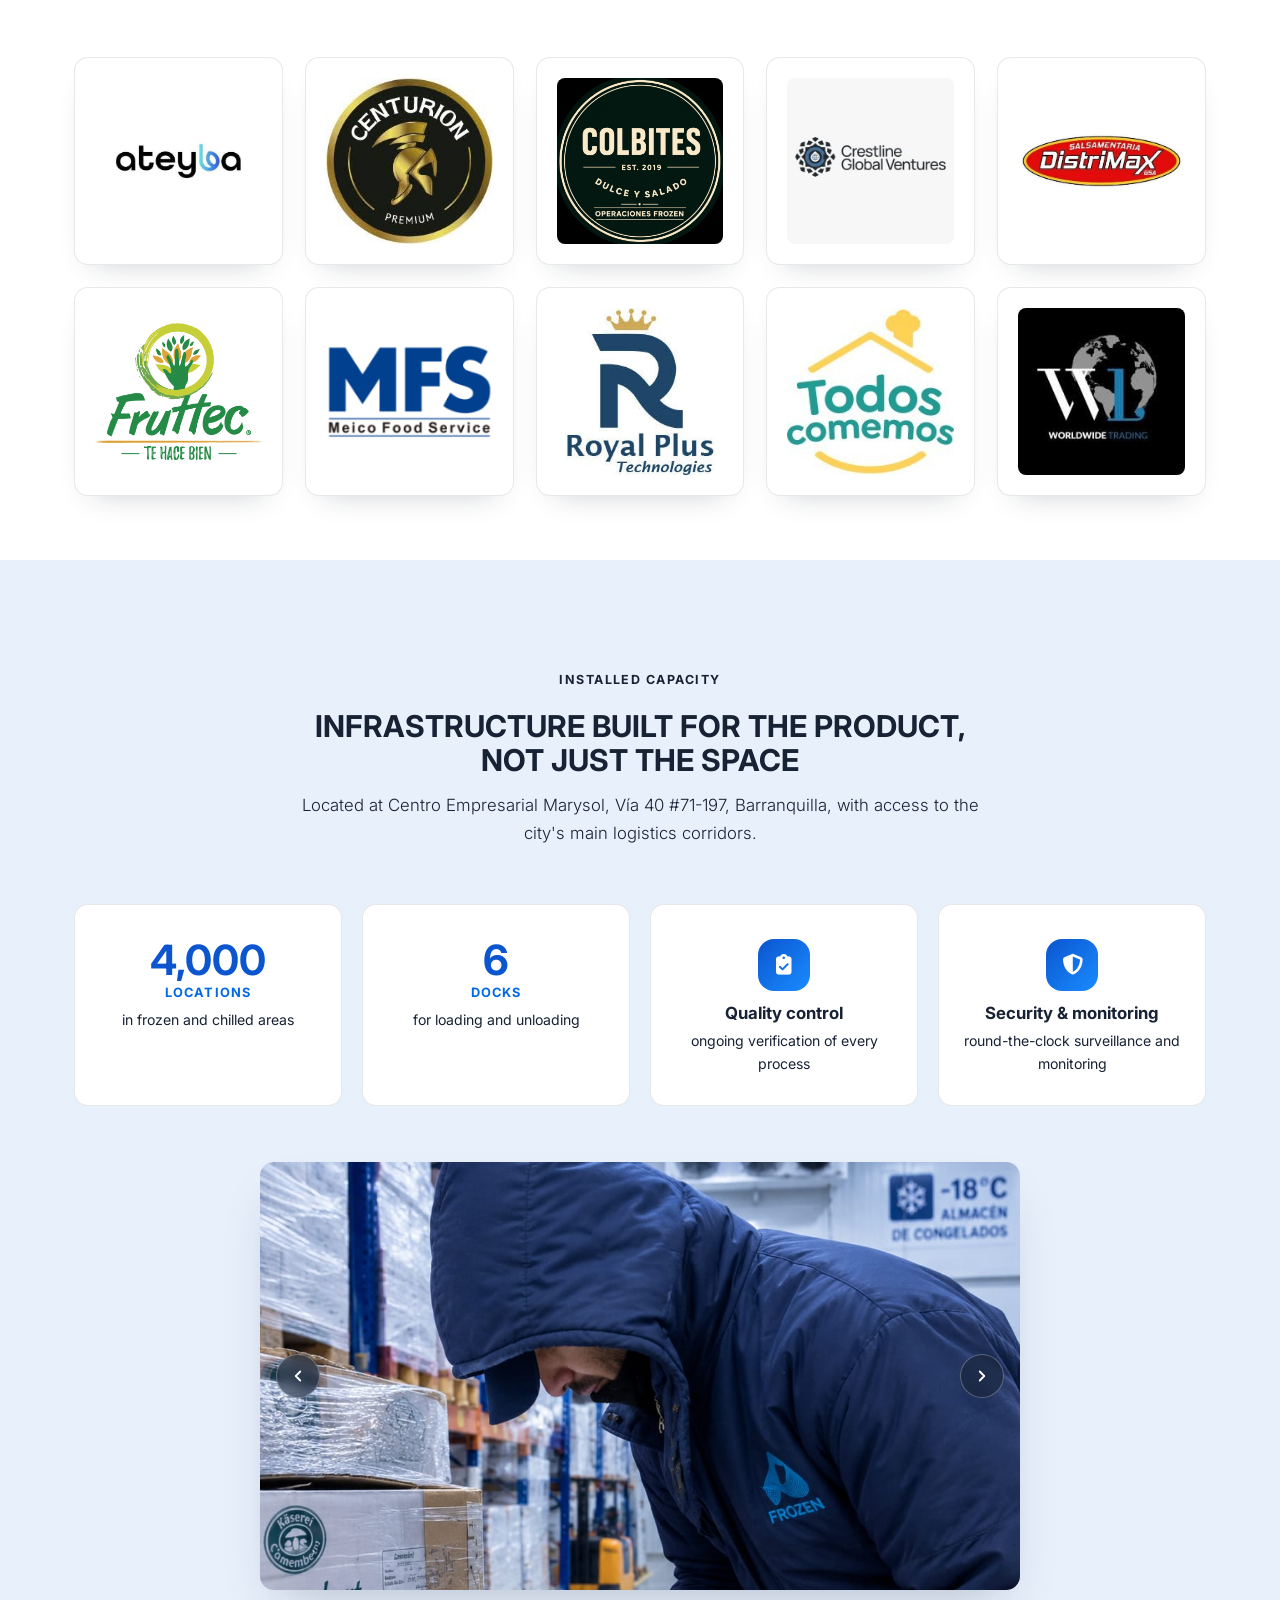
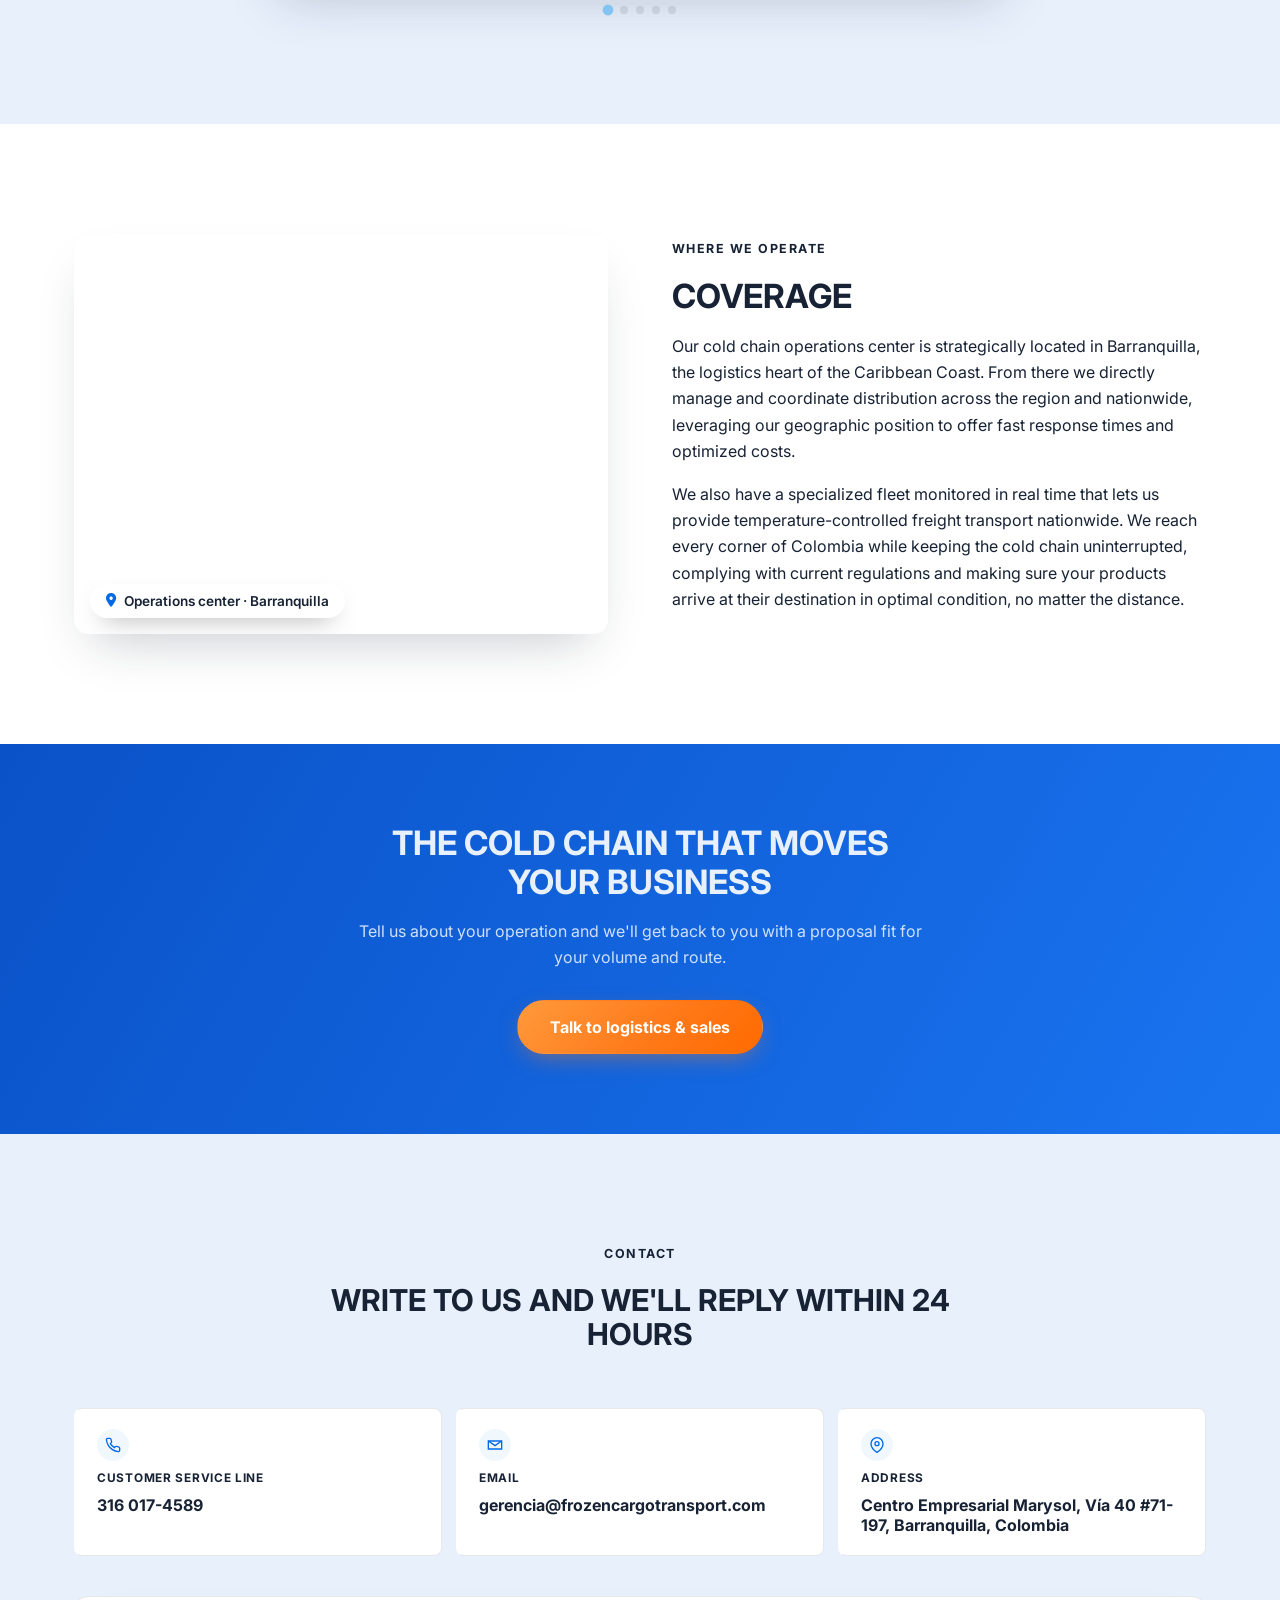
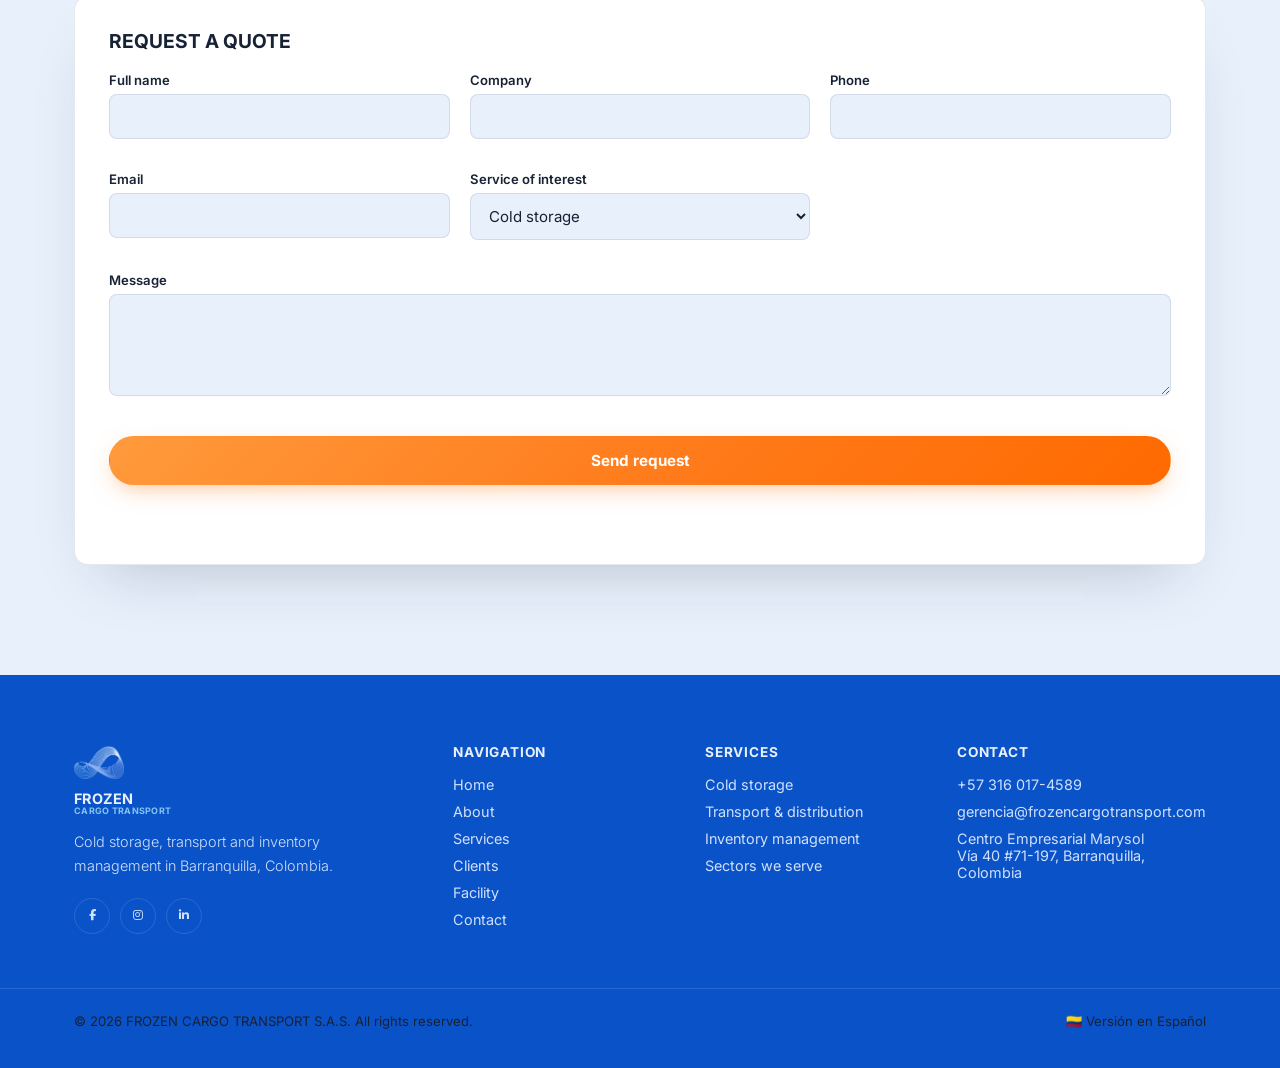
==== commit b5de7a87: "Finish changes" ====
--- a/index.html
+++ b/index.html
@@ -460,7 +460,7 @@
           <li><a href="#contact">Contact</a></li>
         </ul>
         <div class="main-nav-foot">
-          <a href="assets/downloads/catalogo-frozen-logistica.pdf" class="main-nav-catalog" download><svg width="18" height="18" viewBox="0 0 24 24" fill="none" stroke="currentColor" stroke-width="2" stroke-linecap="round" stroke-linejoin="round" aria-hidden="true"><path d="M21 15v4a2 2 0 0 1-2 2H5a2 2 0 0 1-2-2v-4"/><polyline points="7 10 12 15 17 10"/><line x1="12" y1="15" x2="12" y2="3"/></svg>Download catalog</a>
+          <a href="assets/downloads/PORTAFOLIO-FINAL.pdf" class="main-nav-catalog" download><svg width="18" height="18" viewBox="0 0 24 24" fill="none" stroke="currentColor" stroke-width="2" stroke-linecap="round" stroke-linejoin="round" aria-hidden="true"><path d="M21 15v4a2 2 0 0 1-2 2H5a2 2 0 0 1-2-2v-4"/><polyline points="7 10 12 15 17 10"/><line x1="12" y1="15" x2="12" y2="3"/></svg>Download catalog</a>
           <a href="https://wa.me/573134339990?text=Hi%2C%20I%27d%20like%20information%20about%20your%20storage%20and%20transport%20services."
             class="main-nav-whatsapp" target="_blank" rel="noopener noreferrer">
             <svg width="16" height="16" viewBox="0 0 32 32" aria-hidden="true">
@@ -474,7 +474,7 @@
       </nav>
 
       <div class="header-actions">
-        <a href="assets/downloads/catalogo-frozen-logistica.pdf" class="btn-catalog btn-catalog--sm" download><svg width="18" height="18" viewBox="0 0 24 24" fill="none" stroke="currentColor" stroke-width="2" stroke-linecap="round" stroke-linejoin="round" aria-hidden="true"><path d="M21 15v4a2 2 0 0 1-2 2H5a2 2 0 0 1-2-2v-4"/><polyline points="7 10 12 15 17 10"/><line x1="12" y1="15" x2="12" y2="3"/></svg><span>Download catalog</span></a>
+        <a href="assets/downloads/PORTAFOLIO-FINAL.pdf" class="btn-catalog btn-catalog--sm" download><svg width="18" height="18" viewBox="0 0 24 24" fill="none" stroke="currentColor" stroke-width="2" stroke-linecap="round" stroke-linejoin="round" aria-hidden="true"><path d="M21 15v4a2 2 0 0 1-2 2H5a2 2 0 0 1-2-2v-4"/><polyline points="7 10 12 15 17 10"/><line x1="12" y1="15" x2="12" y2="3"/></svg><span>Download catalog</span></a>
         <a href="es/index.html" hreflang="es" lang="es" class="lang-switch">ES</a>
       </div>
 
@@ -650,7 +650,7 @@
             </div>
           </article>
           <article class="svc-card reveal-up" style="--delay:80ms">
-            <div class="svc-media"><img src="assets/images/wms-inventarios.jpg" alt="Operator checking the inventory management system on screen" loading="lazy"></div>
+            <div class="svc-media"><img src="assets/images/administracion-de-inventario.jpeg" alt="Operator checking the inventory management system on screen" loading="lazy"></div>
             <div class="svc-body">
               <h3>WMS inventory management</h3>
               <p>Integrated inventory management system with stock optimization and traceability.</p>
@@ -678,7 +678,7 @@
             </div>
           </article>
           <article class="svc-card reveal-up" style="--delay:160ms">
-            <div class="svc-media"><img src="assets/images/tunel-congelacion.jpg" alt="Product moving through a freezing tunnel" loading="lazy"></div>
+            <div class="svc-media"><img src="assets/images/tunel-congelacion.jpeg" alt="Product moving through a freezing tunnel" loading="lazy"></div>
             <div class="svc-body">
               <h3>Freezing tunnel</h3>
               <p>Fast blast freezing to guarantee quality, with advanced technology for optimal preservation.</p>
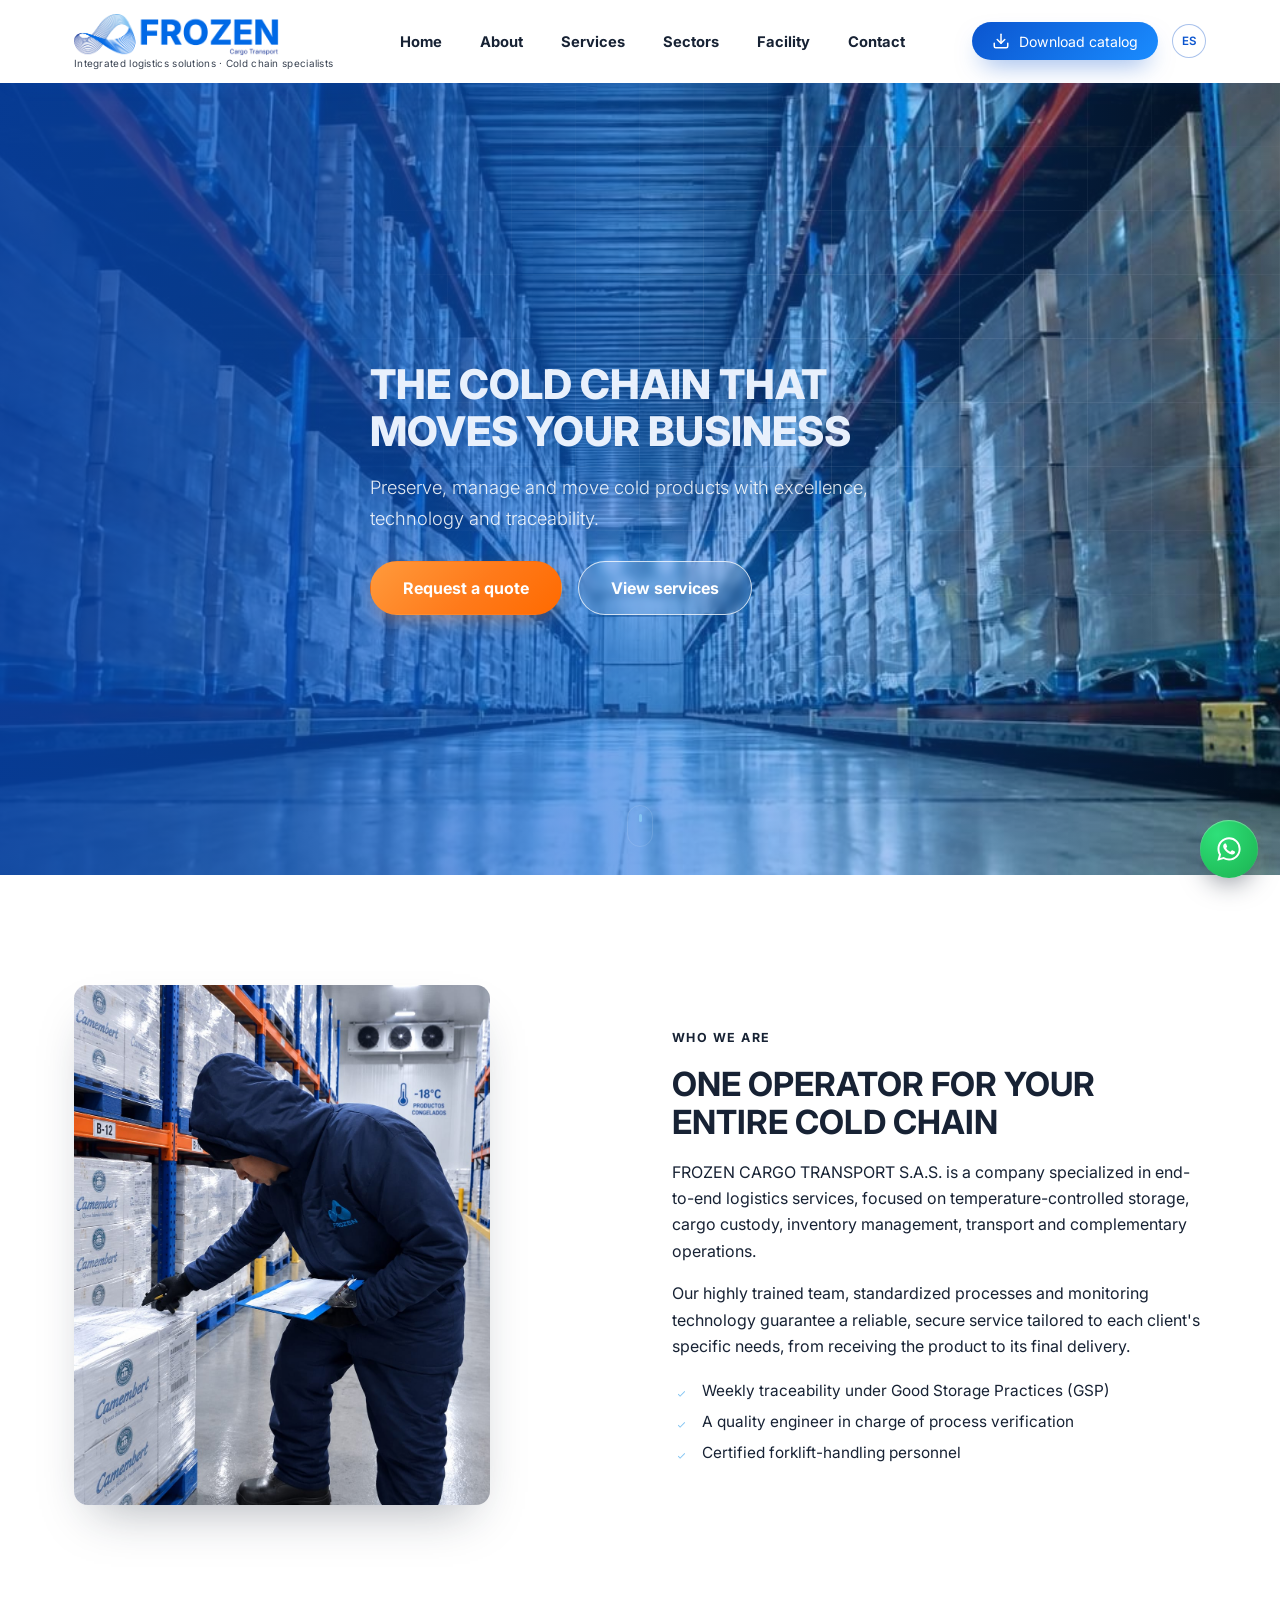
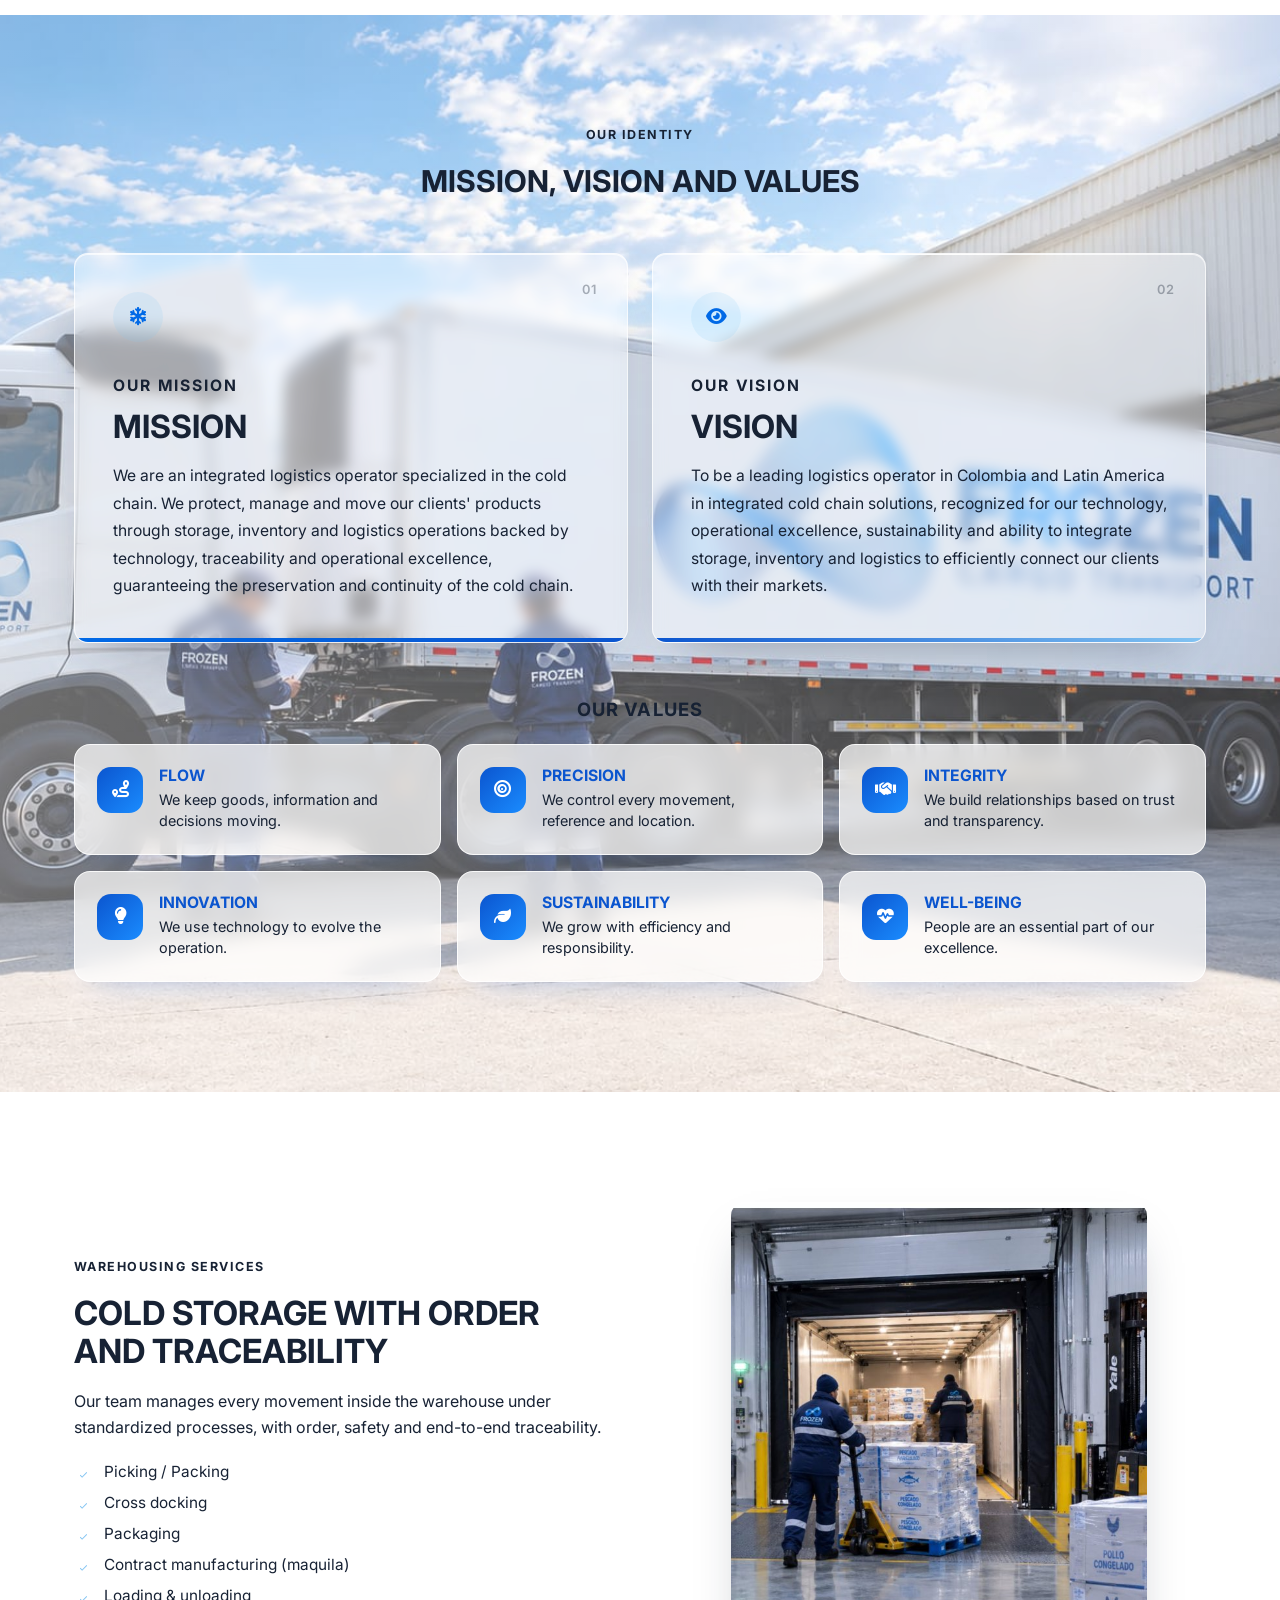
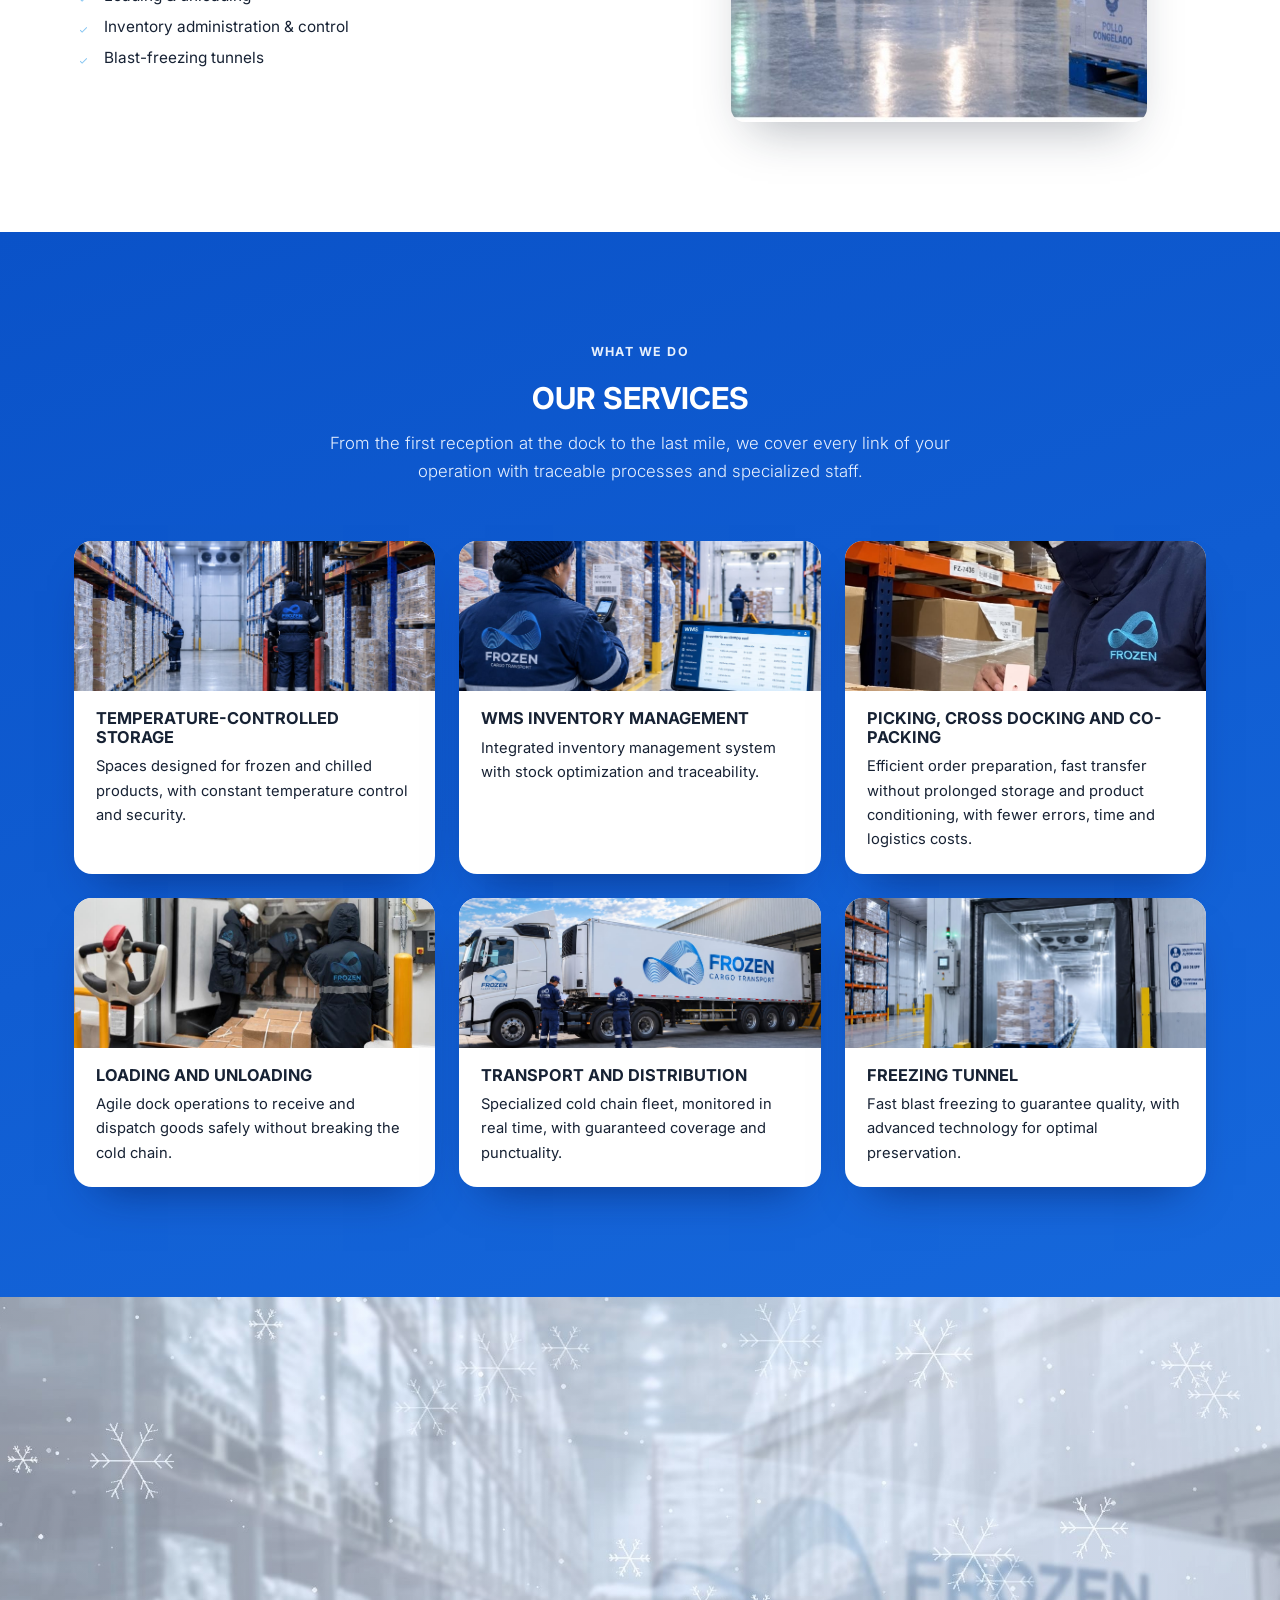
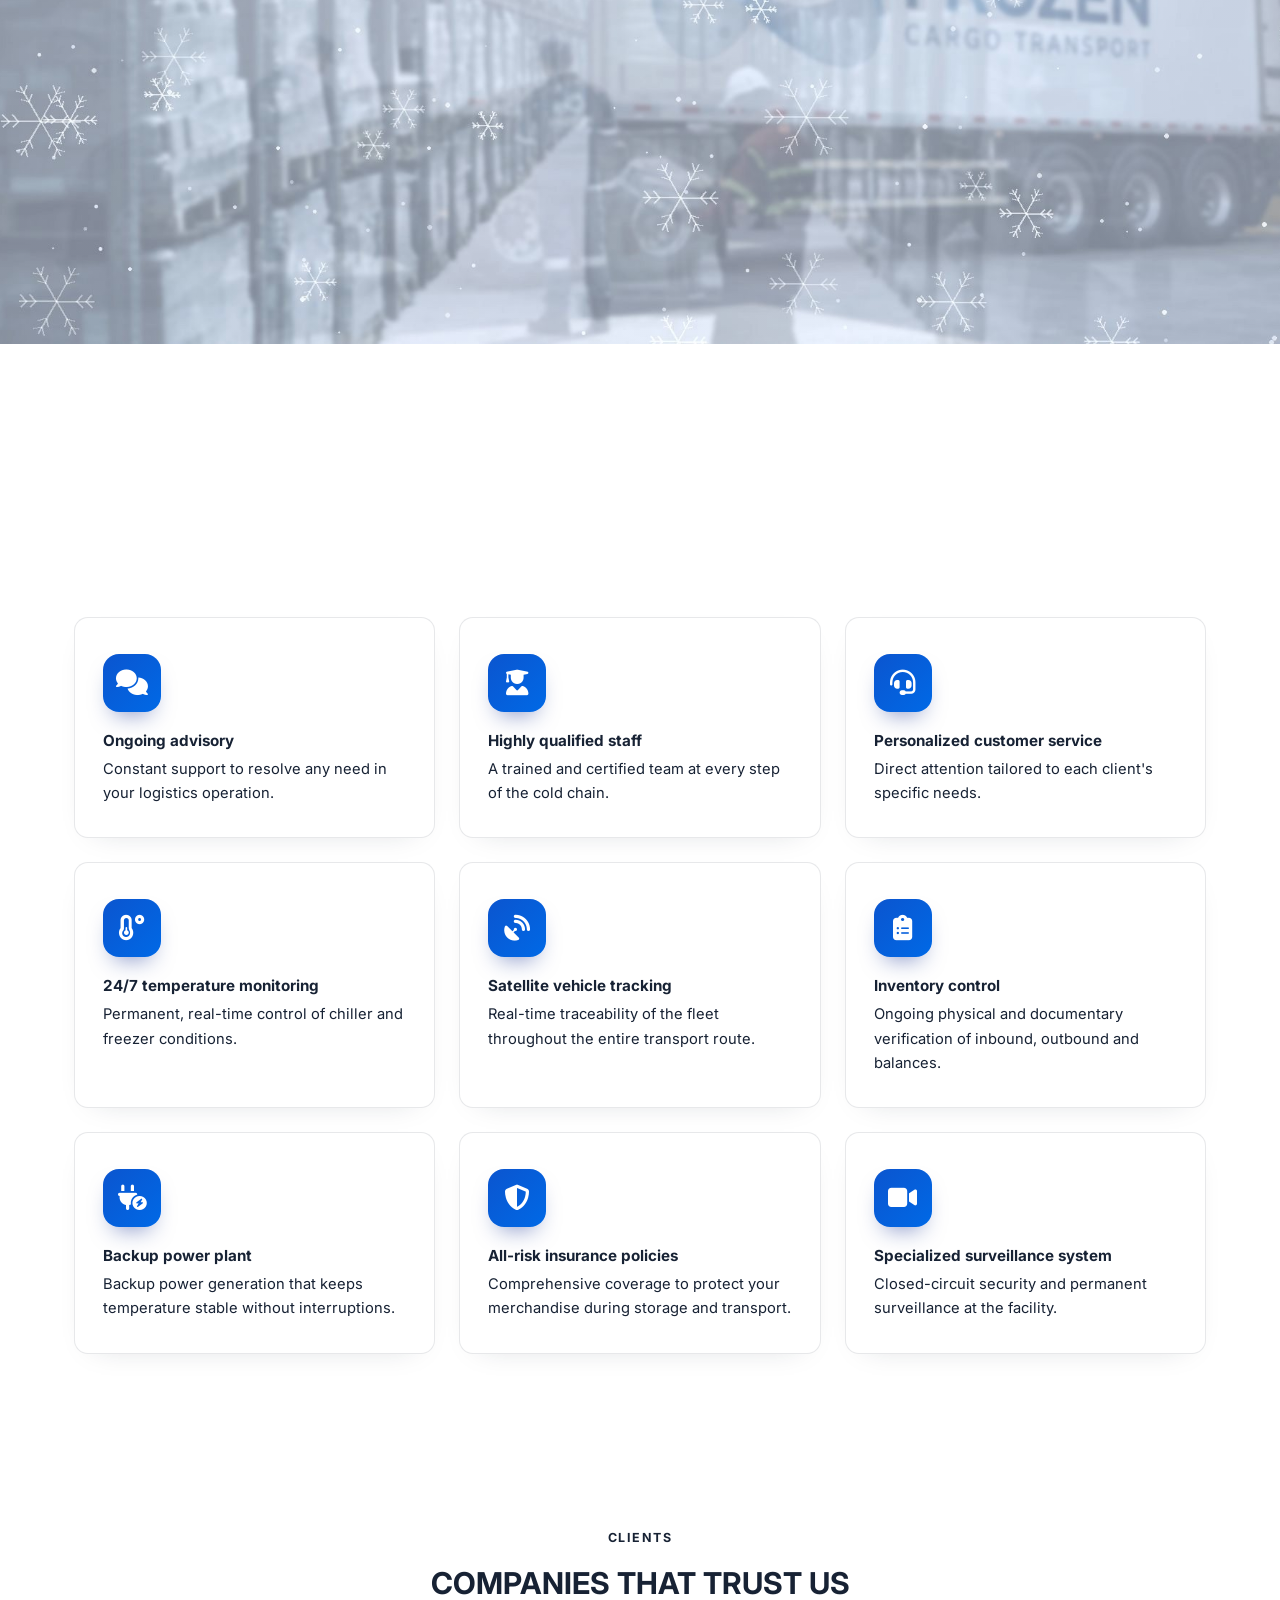
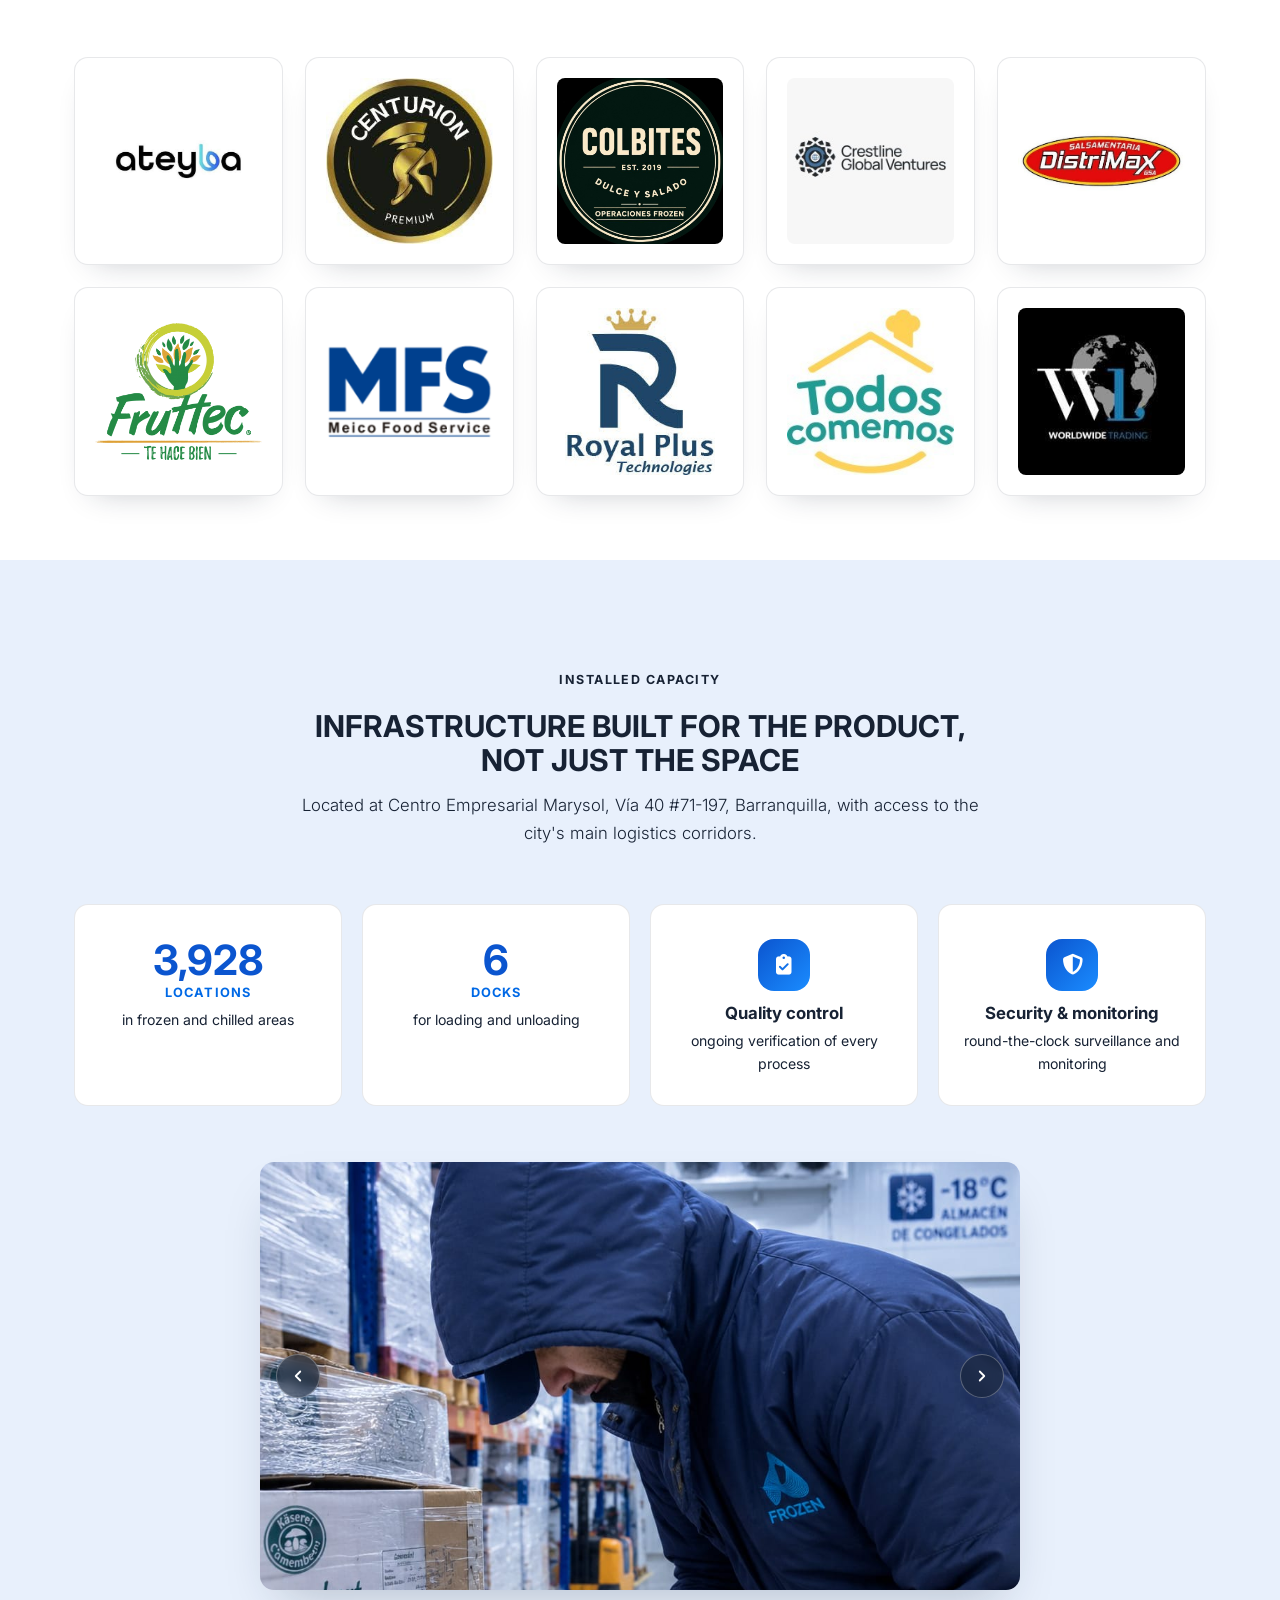
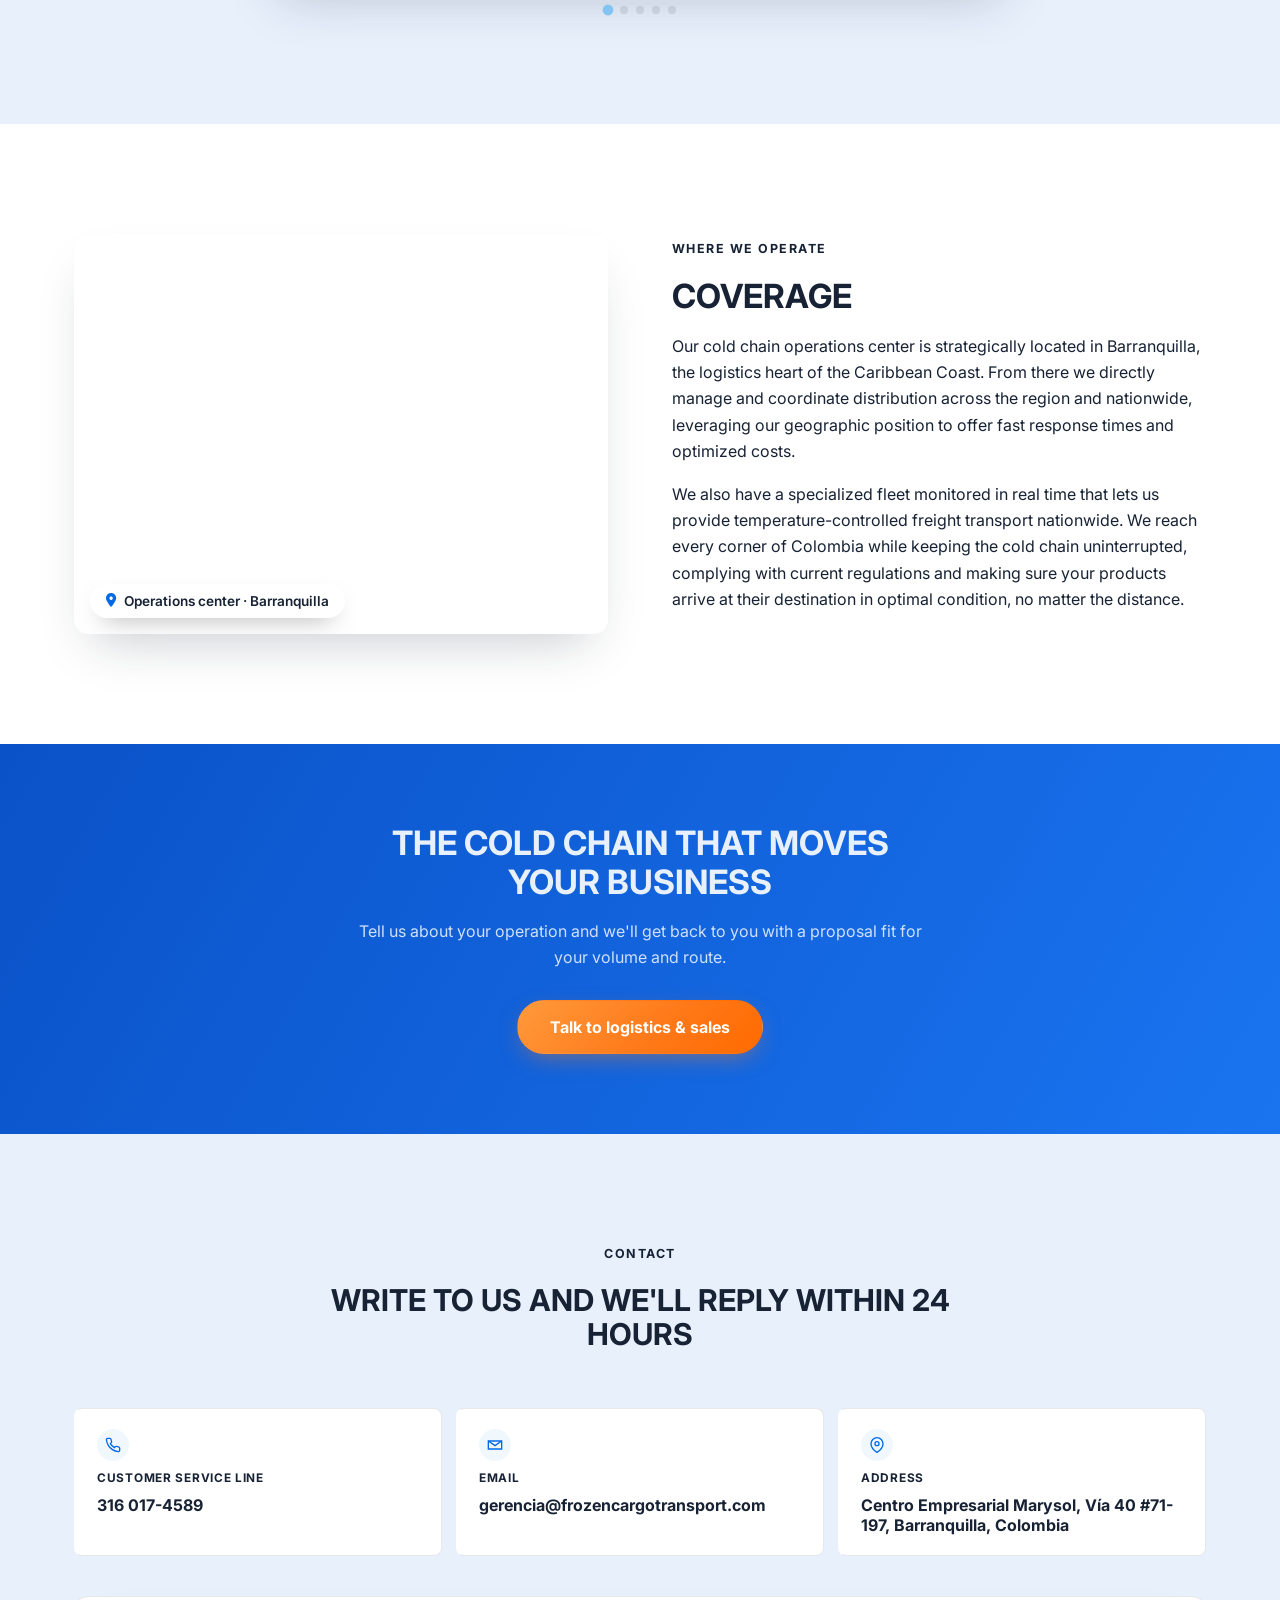
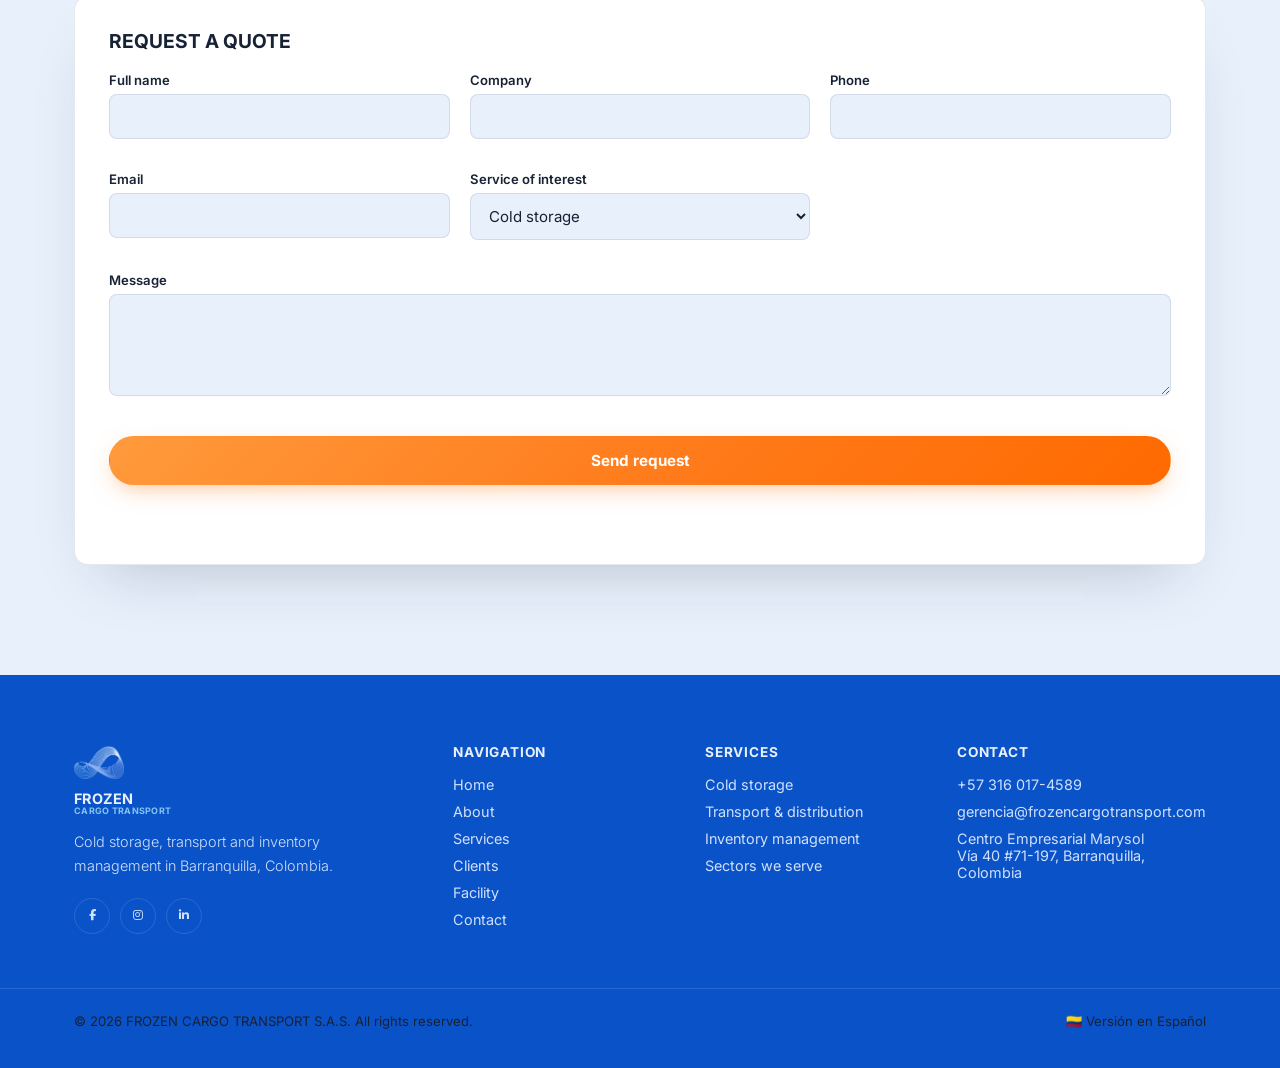
==== commit 09f0ee53: "Change phone in footer and whastapp" ====
--- a/index.html
+++ b/index.html
@@ -461,13 +461,13 @@
         </ul>
         <div class="main-nav-foot">
           <a href="assets/downloads/PORTAFOLIO-FINAL.pdf" class="main-nav-catalog" download><svg width="18" height="18" viewBox="0 0 24 24" fill="none" stroke="currentColor" stroke-width="2" stroke-linecap="round" stroke-linejoin="round" aria-hidden="true"><path d="M21 15v4a2 2 0 0 1-2 2H5a2 2 0 0 1-2-2v-4"/><polyline points="7 10 12 15 17 10"/><line x1="12" y1="15" x2="12" y2="3"/></svg>Download catalog</a>
-          <a href="https://wa.me/573134339990?text=Hi%2C%20I%27d%20like%20information%20about%20your%20storage%20and%20transport%20services."
+          <a href="https://wa.me/573160174589?text=Hi%2C%20I%27d%20like%20information%20about%20your%20storage%20and%20transport%20services."
             class="main-nav-whatsapp" target="_blank" rel="noopener noreferrer">
             <svg width="16" height="16" viewBox="0 0 32 32" aria-hidden="true">
               <path fill="currentColor"
                 d="M16.02 3C9.4 3 4 8.36 4 14.94c0 2.35.66 4.55 1.8 6.44L4 29l7.83-1.72a12.9 12.9 0 0 0 4.19.7c6.62 0 12.02-5.36 12.02-11.94C28.04 8.36 22.64 3 16.02 3Zm0 21.7a9.9 9.9 0 0 1-5.05-1.38l-.36-.21-4.65 1.02 1.05-4.5-.24-.37a9.66 9.66 0 0 1-1.53-5.22c0-5.35 4.39-9.7 9.79-9.7 5.4 0 9.78 4.35 9.78 9.7 0 5.36-4.38 9.66-9.79 9.66Z" />
             </svg>
-            <span>+57 313 433-9990</span>
+            <span>+57 316 017-4589</span>
           </a>
           <a href="#contact" class="btn btn-primary">Get a quote</a>
         </div>
@@ -1065,7 +1065,7 @@
   </footer>
 
   <a class="whatsapp-float"
-    href="https://wa.me/573134339990?text=Hi%2C%20I%27d%20like%20information%20about%20your%20storage%20and%20transport%20services."
+    href="https://wa.me/573160174589?text=Hi%2C%20I%27d%20like%20information%20about%20your%20storage%20and%20transport%20services."
     target="_blank" rel="noopener noreferrer" aria-label="Chat with us on WhatsApp">
     <svg viewBox="0 0 24 24" width="28" height="28" aria-hidden="true">
       <path fill="currentColor"
